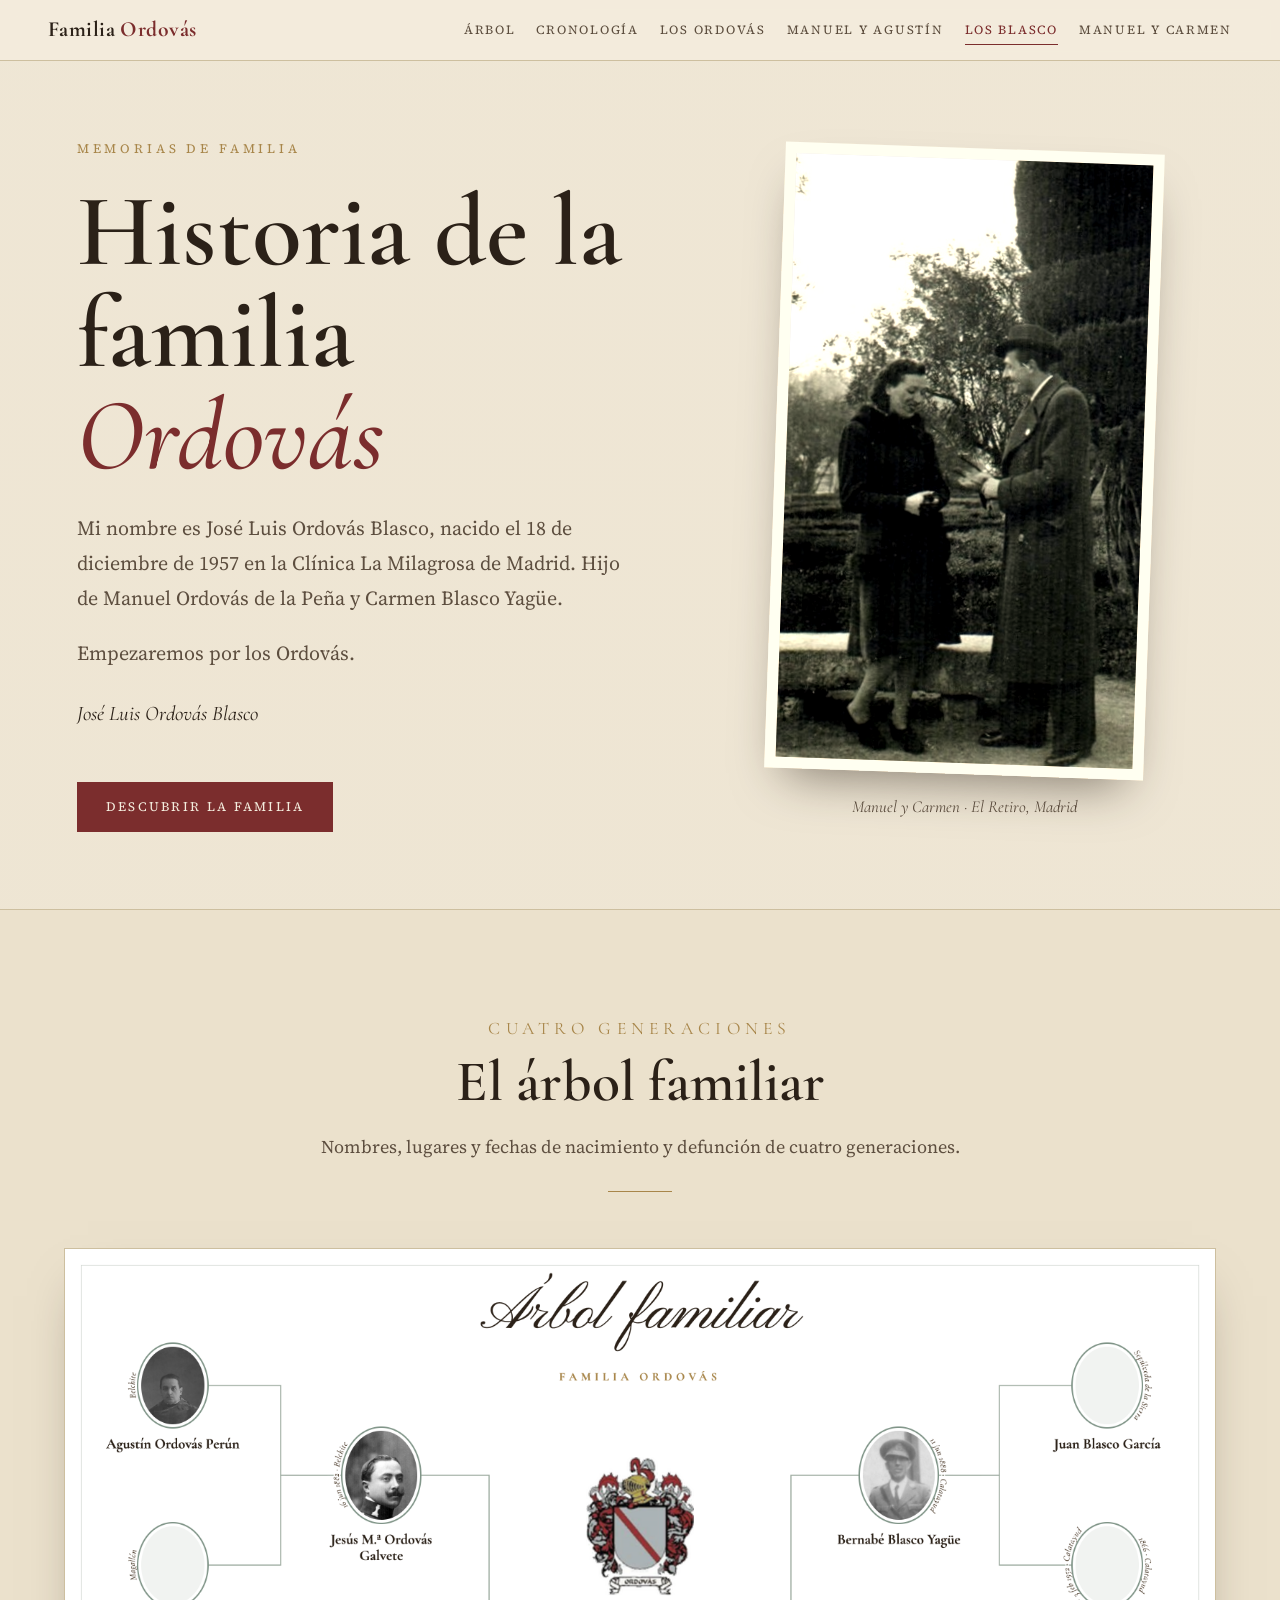
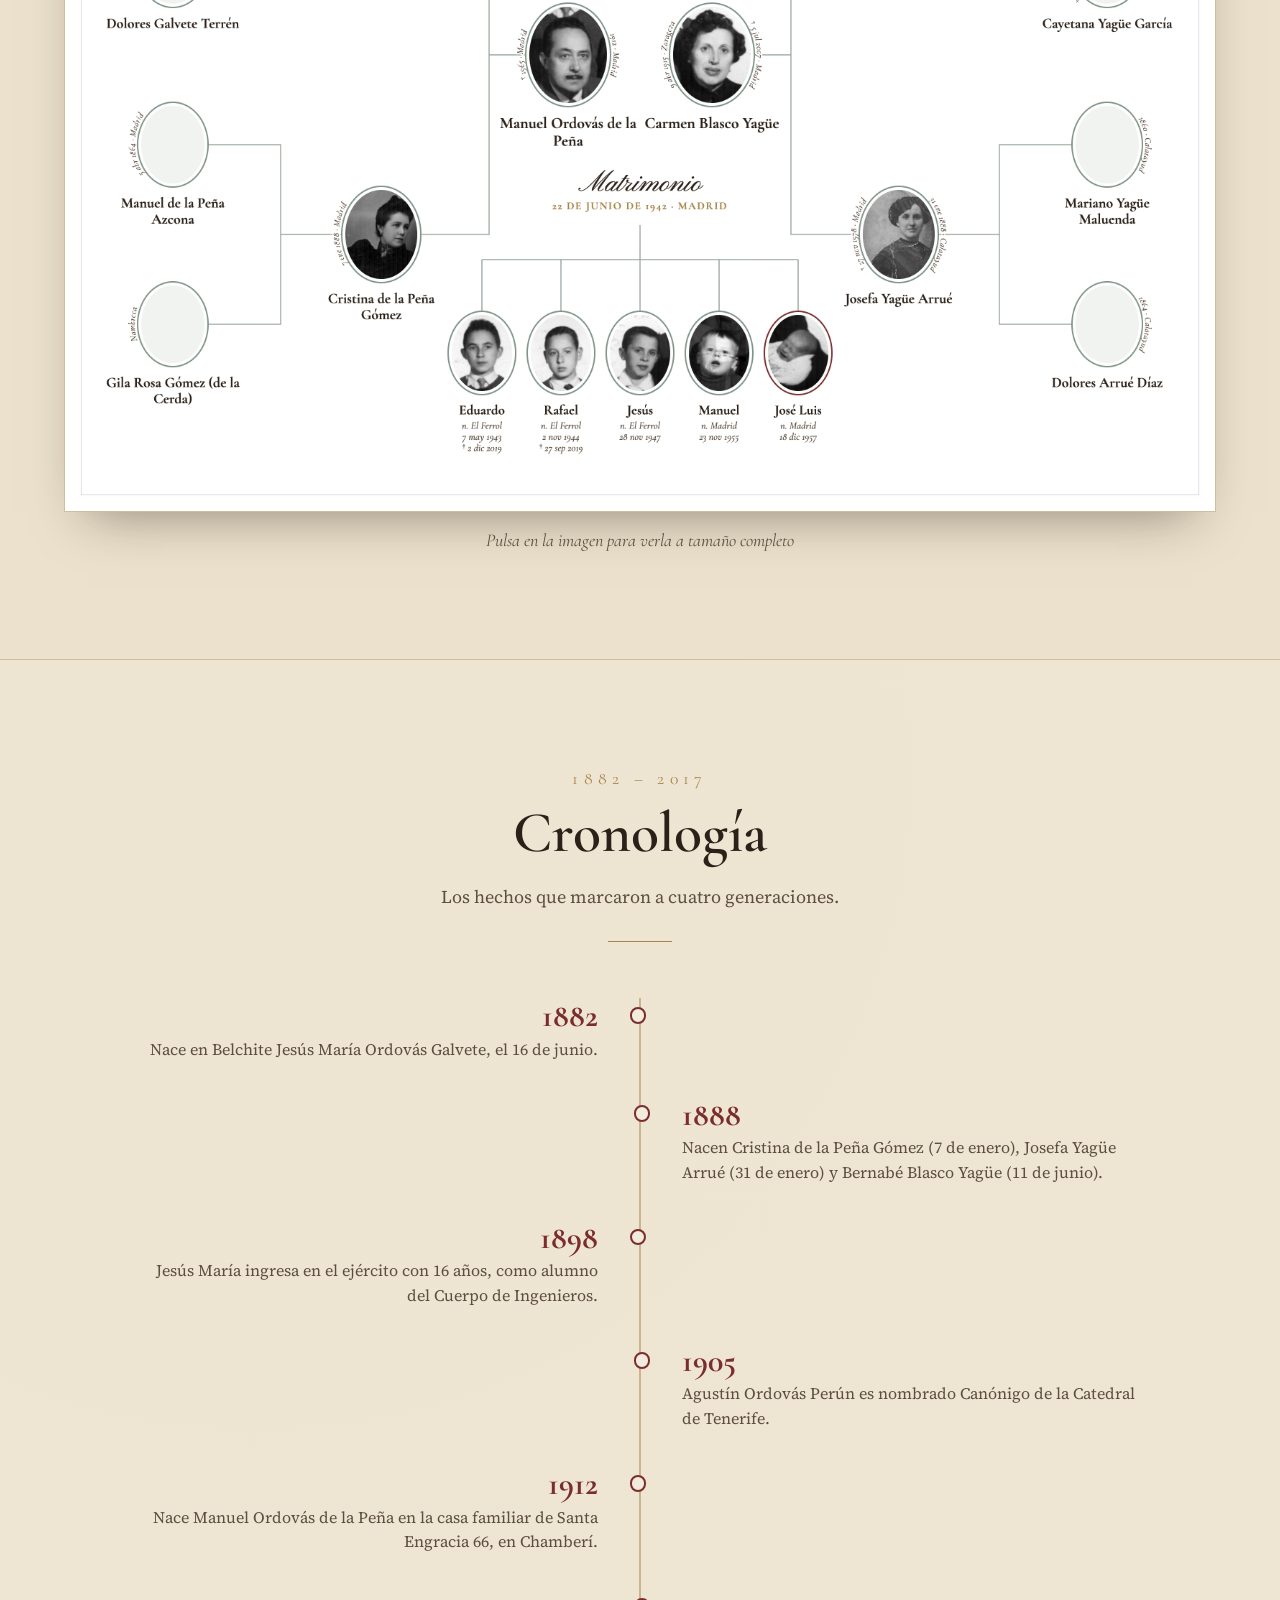
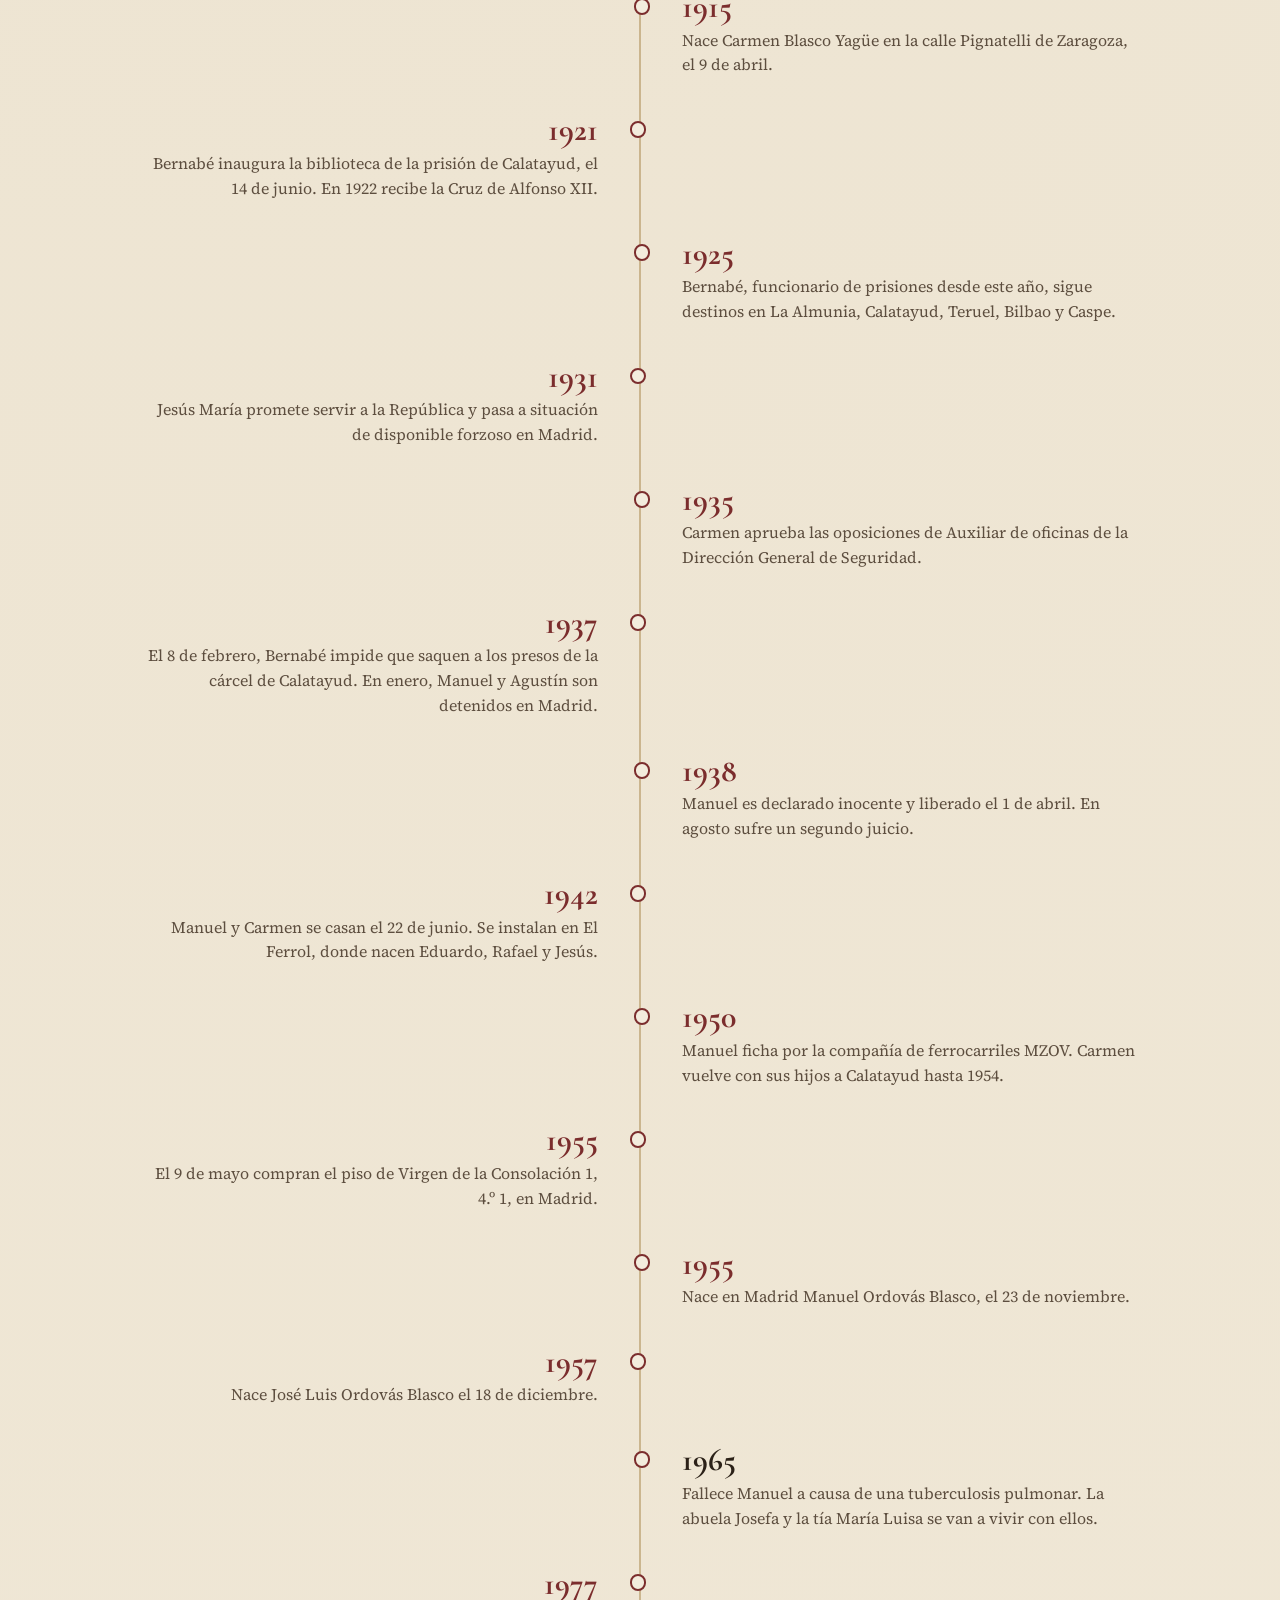
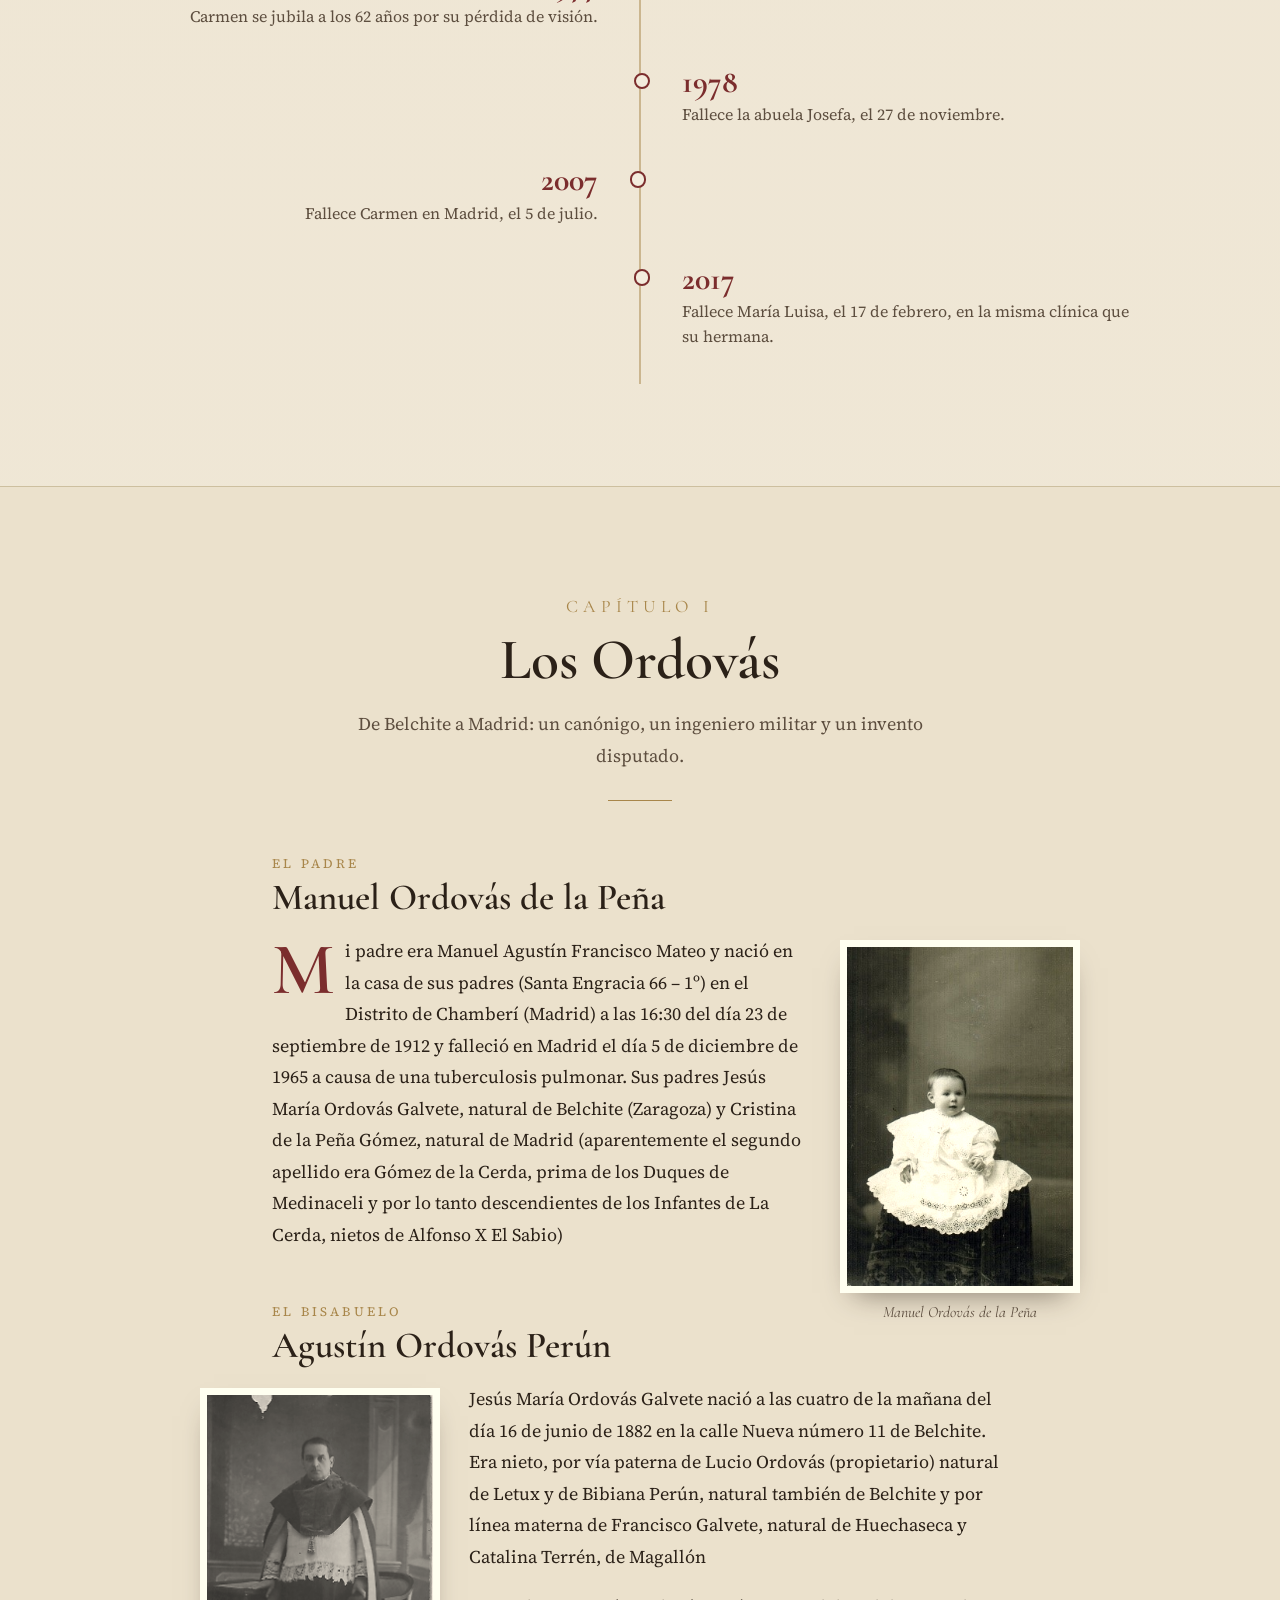
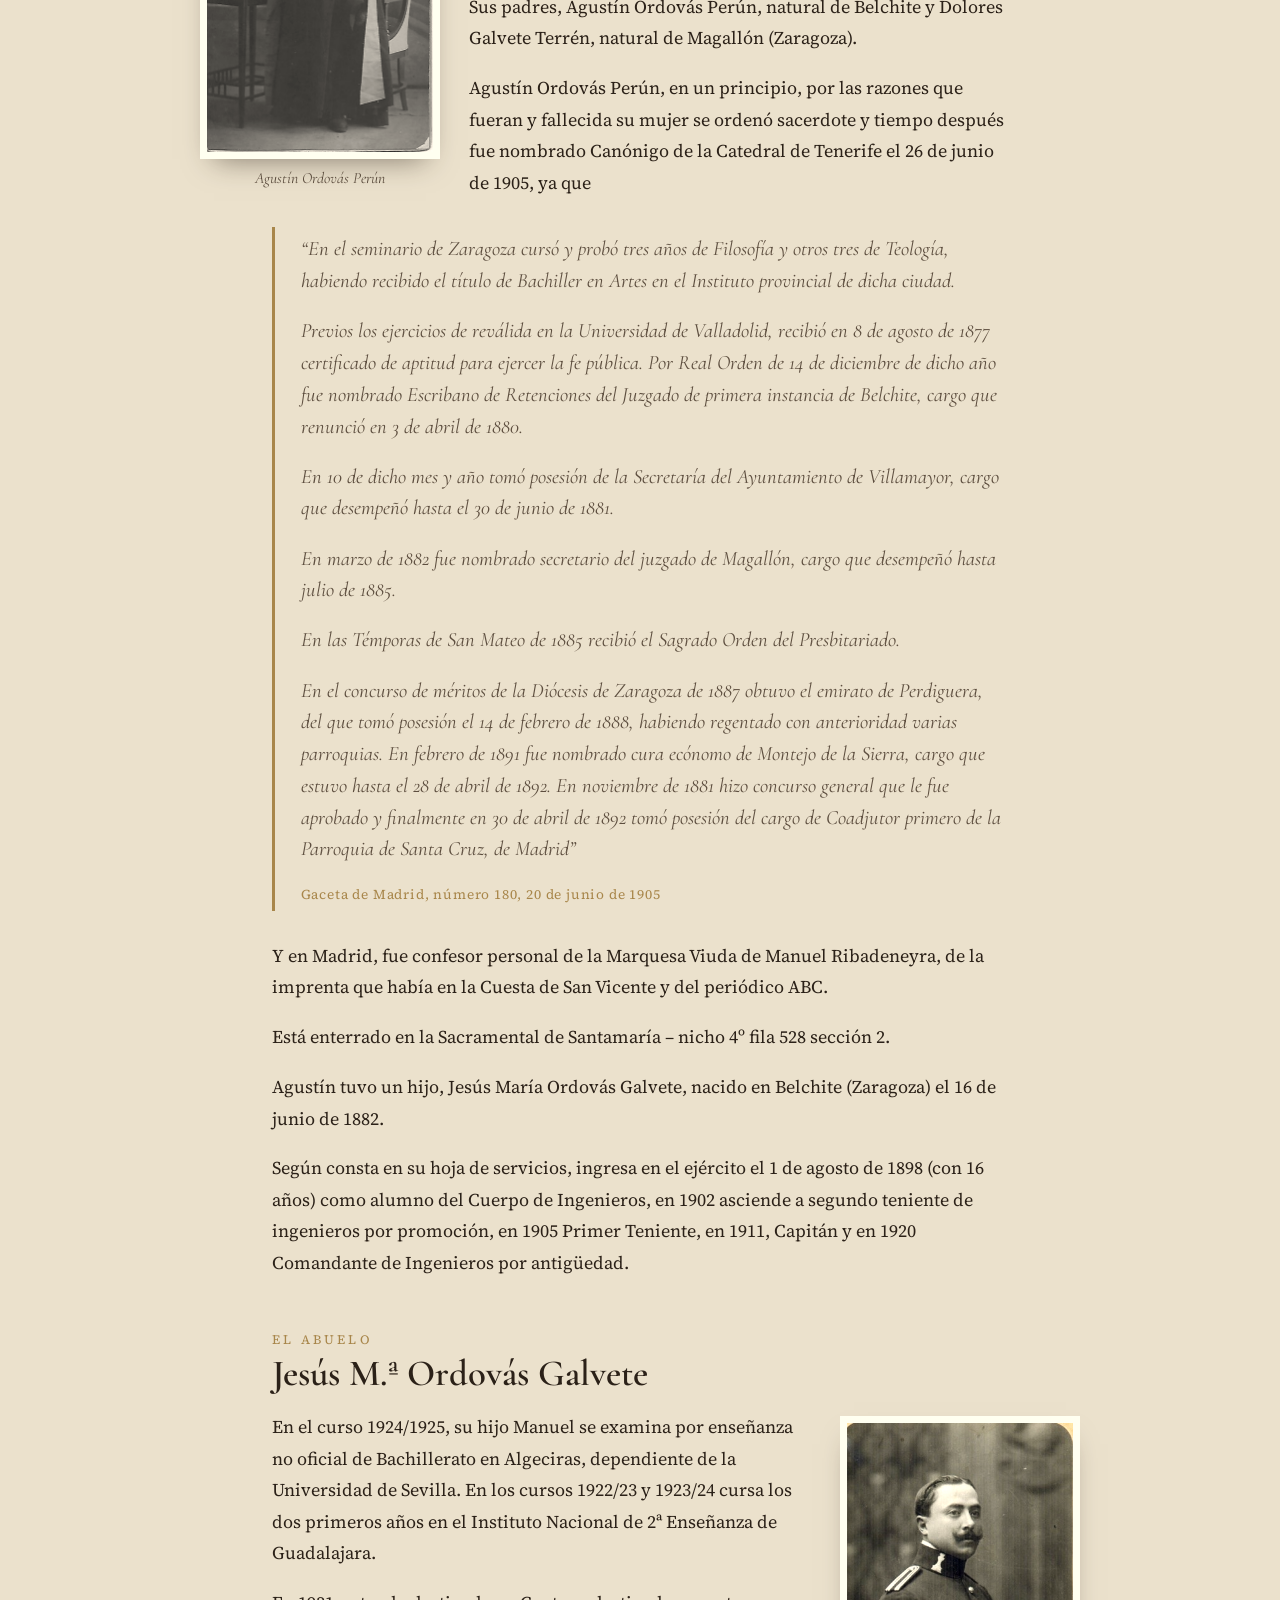
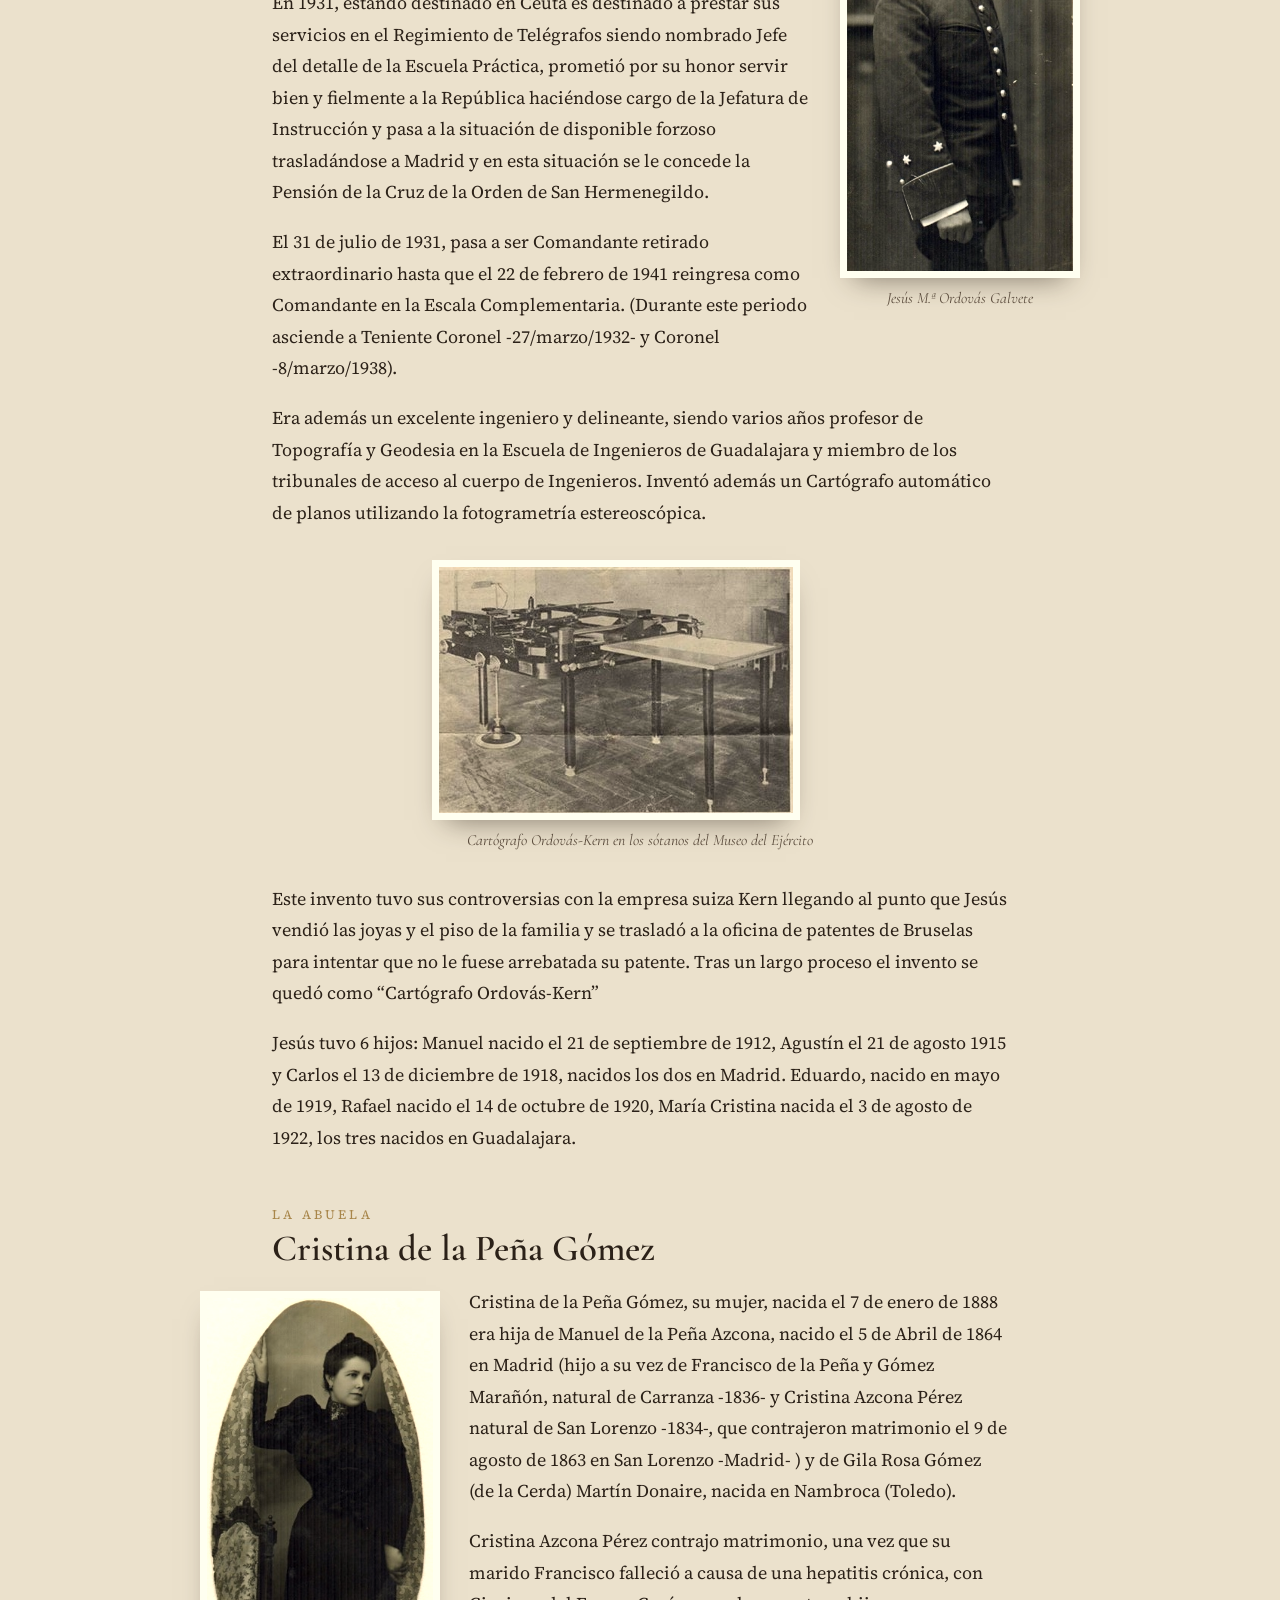
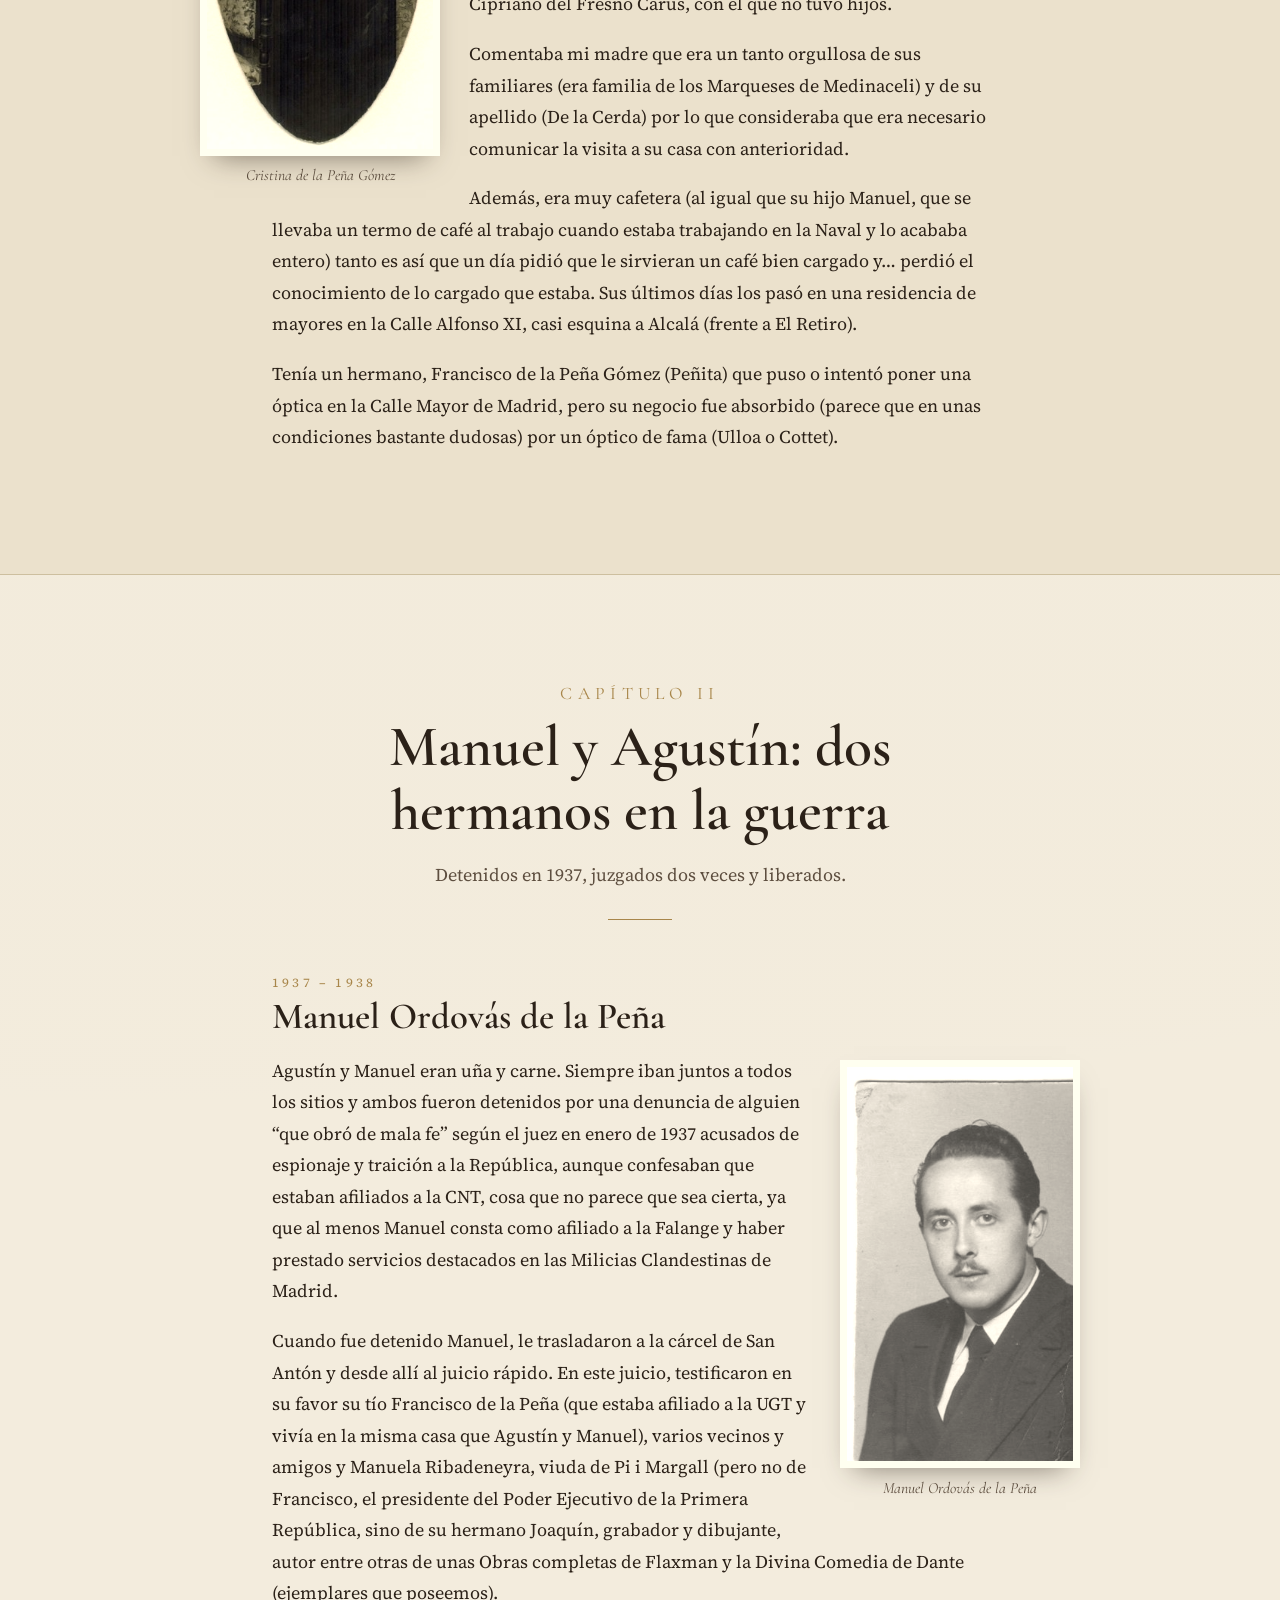
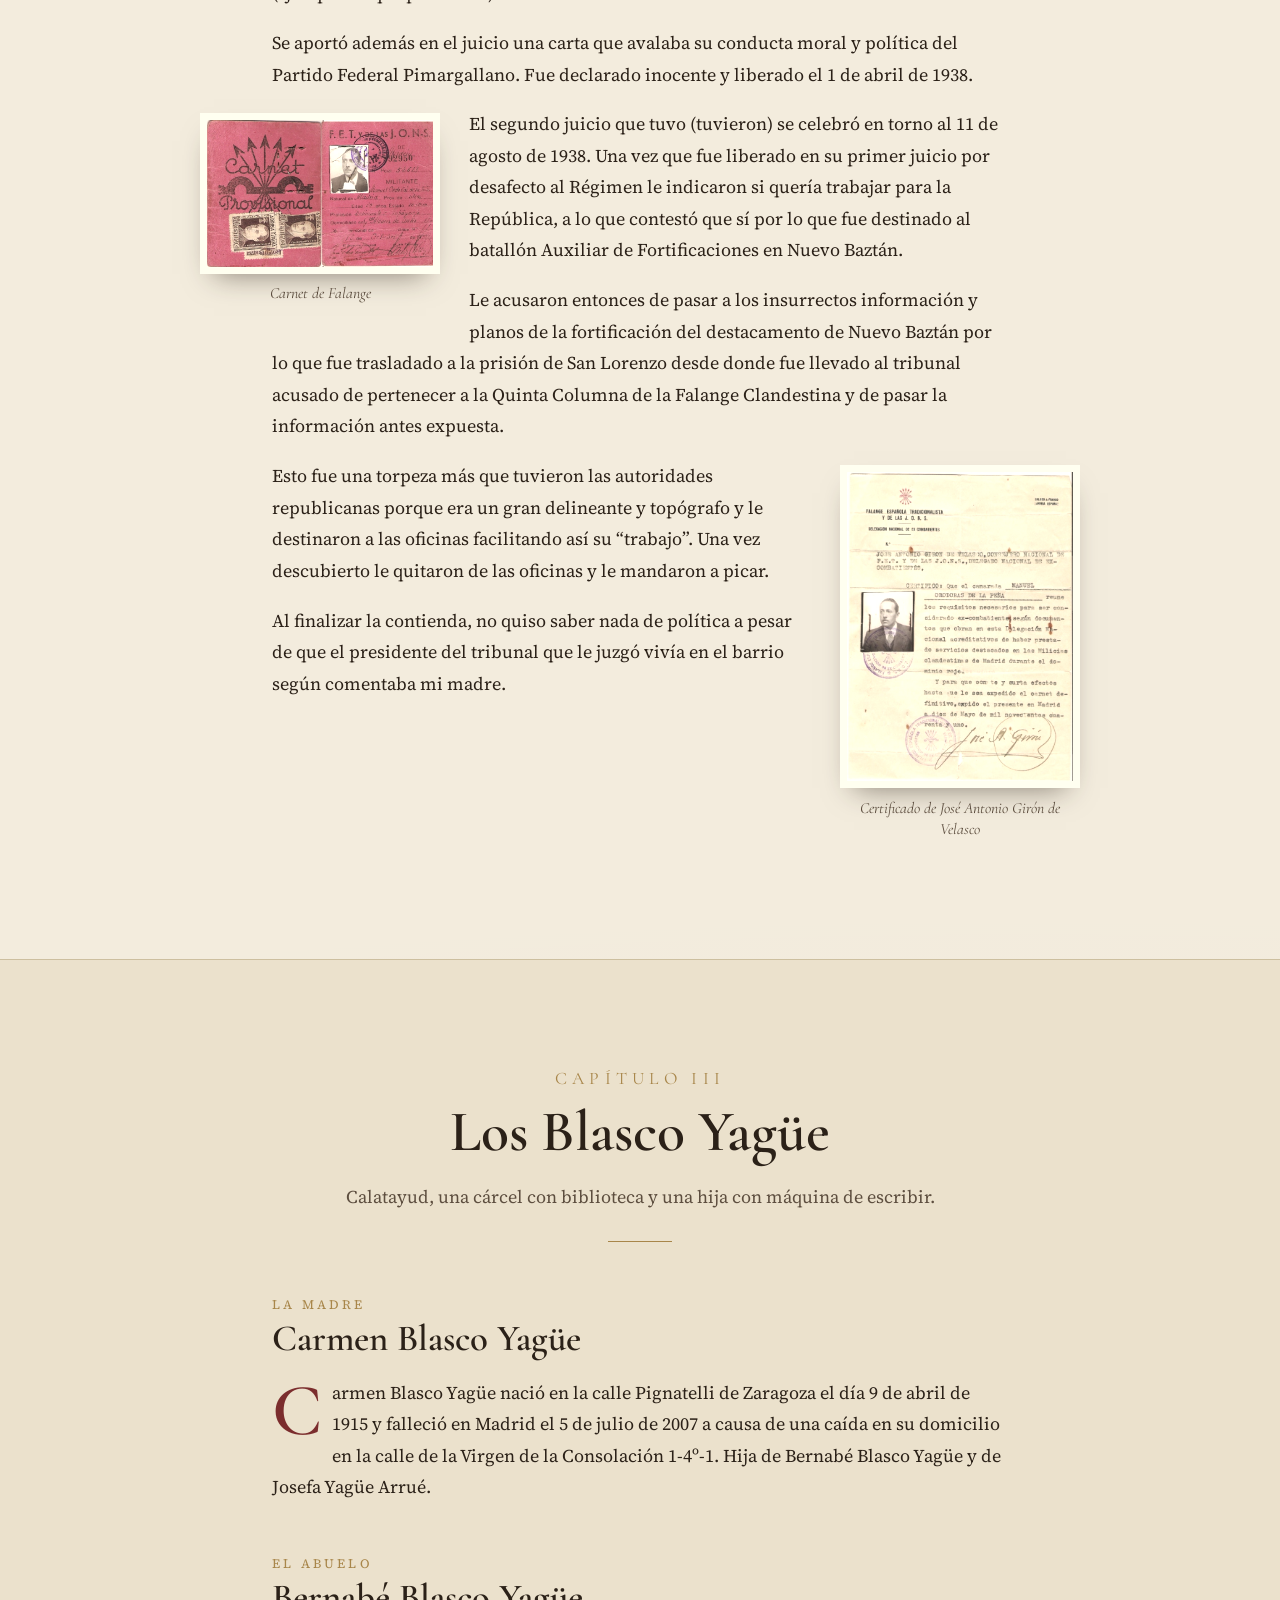
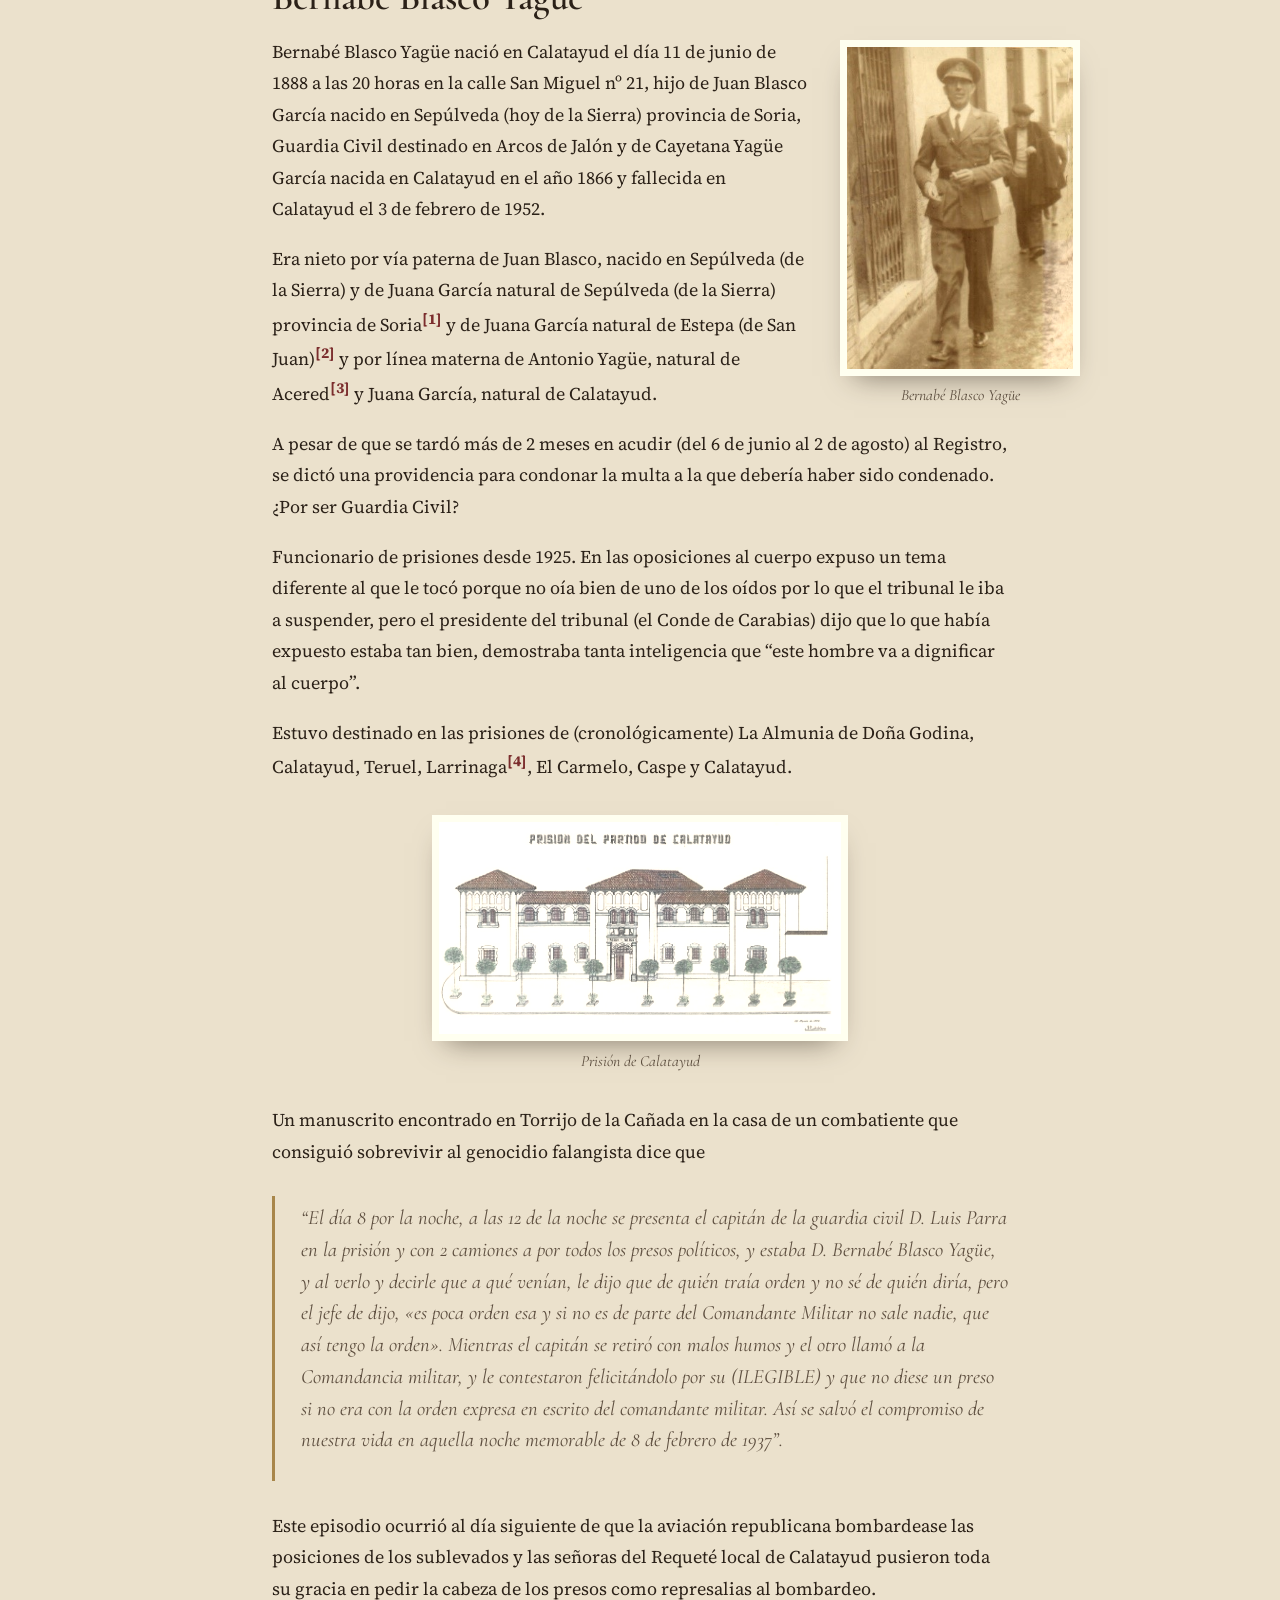
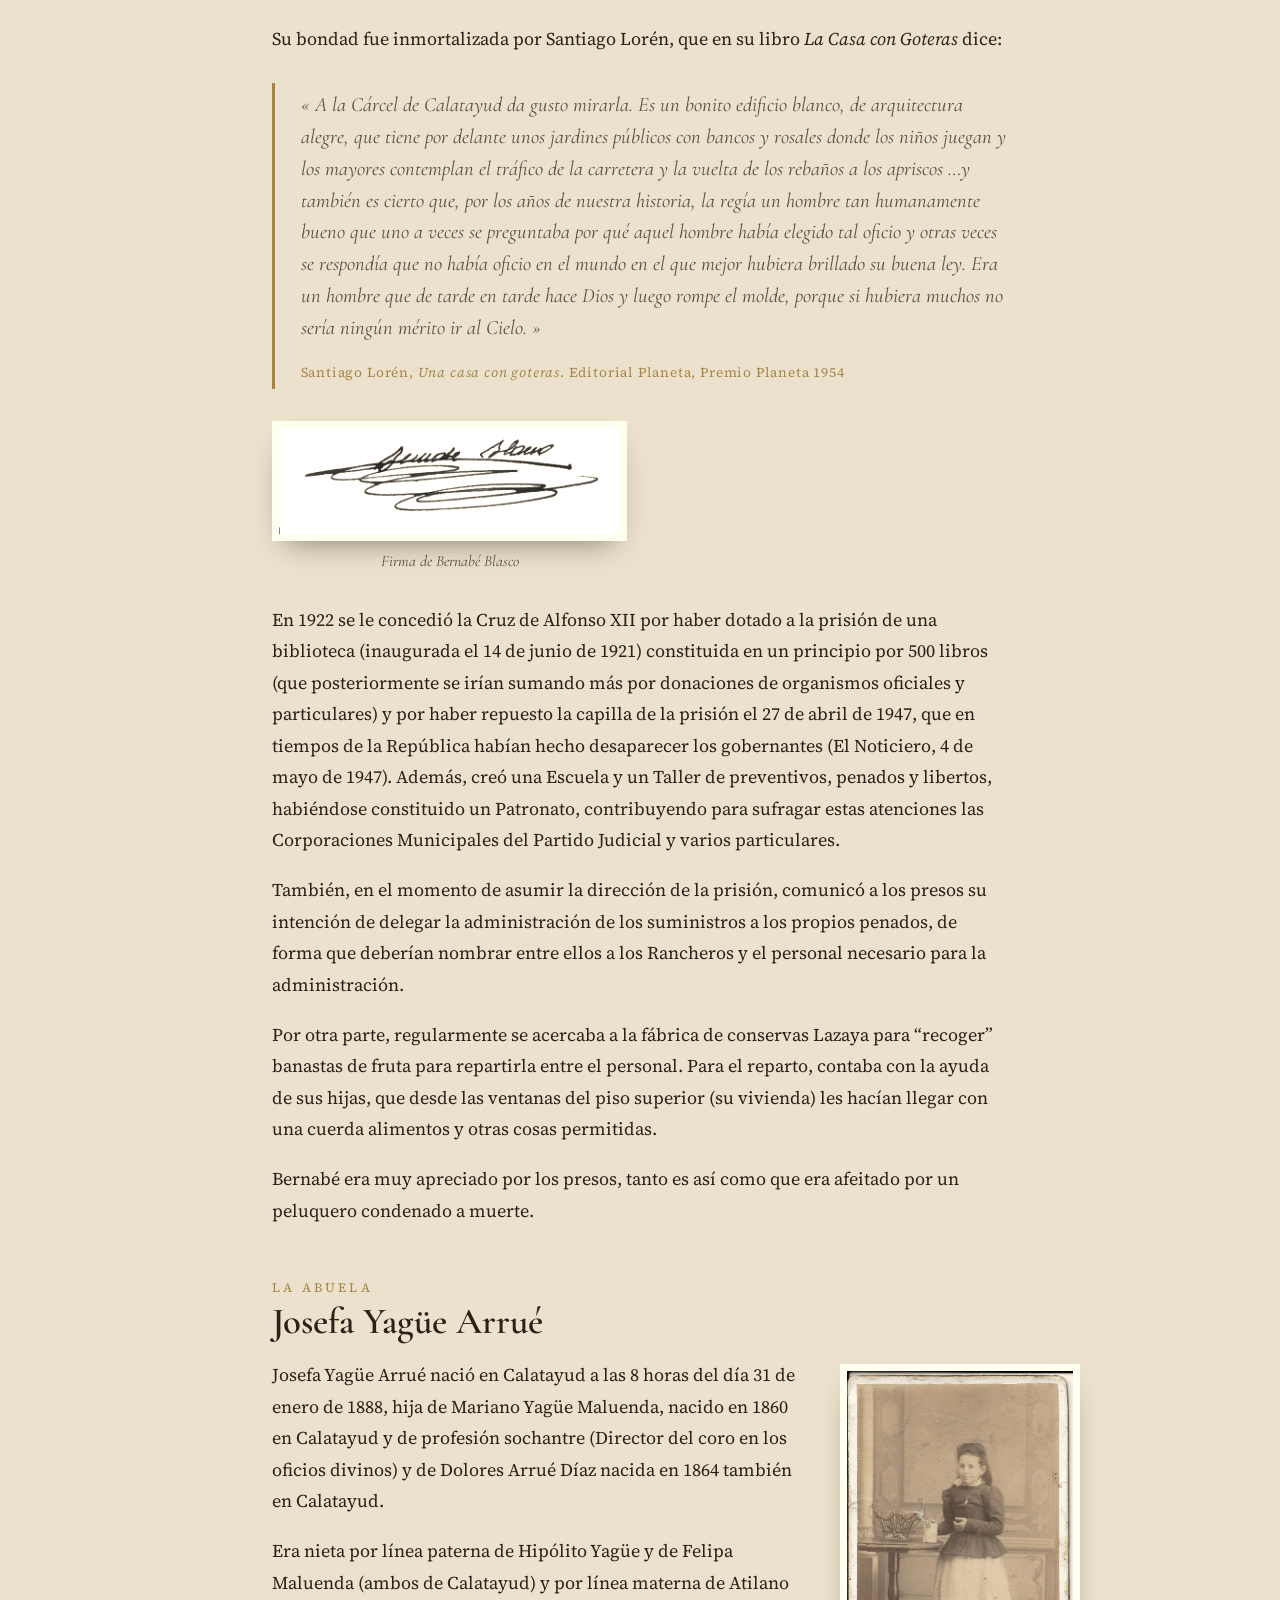
==== index.html @ 7561d98c "Corrige titulares y ortografía" ====
<!DOCTYPE html>
<html lang="es">
<head>
<meta charset="utf-8">
<meta name="viewport" content="width=device-width, initial-scale=1">
<title>Historia de la familia Ordovás · Memorias de José Luis Ordovás Blasco</title>
<meta name="description" content="Memorias de familia de José Luis Ordovás Blasco: los Ordovás, los Blasco Yagüe y la historia de Manuel y Carmen, de Belchite y Calatayud a Madrid.">
<link rel="preconnect" href="https://fonts.googleapis.com">
<link rel="preconnect" href="https://fonts.gstatic.com" crossorigin>
<link href="https://fonts.googleapis.com/css2?family=Cormorant+Garamond:ital,wght@0,500;0,600;0,700;1,500&family=Source+Serif+4:wght@400;600&family=Pinyon+Script&display=swap" rel="stylesheet">
<link rel="icon" href="favicon.ico" sizes="any">
<link rel="icon" type="image/png" sizes="32x32" href="img/favicon-32.png">
<link rel="apple-touch-icon" href="img/apple-touch-icon.png">
<link rel="stylesheet" href="css/style.css">
</head>
<body>
<div id="progreso"></div>

<header class="cabecera">
  <a class="marca" href="#inicio">Familia <span>Ordovás</span></a>
  <nav class="menu" aria-label="Secciones">
    <a href="#arbol">Árbol</a>
    <a href="#cronologia">Cronología</a>
    <a href="#ordovas">Los Ordovás</a>
    <a href="#guerra">Manuel y Agustín</a>
    <a href="#blasco">Los Blasco</a>
    <a href="#manuel-carmen">Manuel y Carmen</a>
  </nav>
</header>

<main>
<section class="portada" id="inicio">
  <div>
    <p class="sobretitulo">Memorias de familia</p>
    <h1>Historia de la familia <em>Ordovás</em></h1>
    <p class="entradilla">Mi nombre es José Luis Ordovás Blasco, nacido el 18 de diciembre de 1957 en la Clínica La Milagrosa de Madrid. Hijo de Manuel Ordovás de la Peña y Carmen Blasco Yagüe.</p>
    <p class="entradilla">Empezaremos por los Ordovás.</p>
    <p class="firma">José Luis Ordovás Blasco</p>
    <a class="boton" href="#arbol">Descubrir la familia</a>
  </div>
  <div class="retrato-portada">
    <img src="img/Manuel-y-Carmen-en-el-Retiro-de-Madrid.jpg" alt="Manuel y Carmen en el Retiro de Madrid">
  </div>
</section>

<section class="seccion alt" id="arbol">
  <div class="encabezado reveal">
    <span class="num">Cuatro generaciones</span>
    <h2>El árbol familiar</h2>
    <p>Nombres, lugares y fechas de nacimiento y defunción de cuatro generaciones.</p>
  </div>
  <figure class="lamina-web" hidden><div class="lamina-scroll"><a href="img/arbol-genealogico.png?v=8" target="_blank" rel="noopener"><img src="img/arbol-genealogico.png?v=8" alt="Árbol genealógico de la familia Ordovás: Manuel Ordovás de la Peña y Carmen Blasco Yagüe en el centro, sus ascendientes a ambos lados y sus hijos Eduardo, Rafael, Jesús, Manuel y José Luis debajo"></a></div><figcaption><span class="solo-ordenador">Pulsa en la imagen para verla a tamaño completo</span><span class="solo-movil">Desliza para recorrer el árbol. Pulsa en la imagen para verla a pantalla completa y ampliarla.</span></figcaption></figure>
  <div class="tablero-marco reveal"><div class="tablero">
    <div class="tablero-titulo"><span class="guion">Familia Ordovás</span><small>Cuatro generaciones</small></div>

    <svg class="conectores" viewBox="0 0 1200 850" aria-hidden="true"><g fill="none" stroke="#9aa89d" stroke-width="1.4"><path d="M150 110H215V290H150"/><path d="M215 200H277"/><path d="M150 470H215V650H150"/><path d="M215 560H277"/><path d="M363 200H430V560H363"/><path d="M430 380H474"/><path d="M1050 110H985V290H1050"/><path d="M985 200H923"/><path d="M1050 470H985V650H1050"/><path d="M985 560H923"/><path d="M837 200H770V560H837"/><path d="M770 380H726"/><path d="M600 612V640"/><path d="M408 640H792"/><path d="M408 640V688"/><path d="M504 640V688"/><path d="M600 640V688"/><path d="M696 640V688"/><path d="M792 640V688"/></g></svg>
    <a class="fig " href="#agustin" style="--x:110;--y:110;--w:76px;--h:92px;--fw:170px"><span class="ovalo" data-ini="AO"><img src="img/Agustin-Ordovas-Perun.jpg" alt="Agustín Ordovás Perún" style="object-view-box:inset(1% 30% 68% 30%)"></span><span class="rotulo"><b>Agustín Ordovás Perún</b><small>n. Belchite</small></span></a>
    <div class="fig " style="--x:110;--y:290;--w:76px;--h:92px;--fw:170px"><span class="ovalo sin-foto" data-ini="DG"></span><span class="rotulo"><b>Dolores Galvete Terrén</b><small>n. Magallón</small></span></div>
    <div class="fig " style="--x:110;--y:470;--w:76px;--h:92px;--fw:170px"><span class="ovalo sin-foto" data-ini="MP"></span><span class="rotulo"><b>Manuel de la Peña Azcona</b><small>n. Madrid · 5 abr 1864</small></span></div>
    <div class="fig " style="--x:110;--y:650;--w:76px;--h:92px;--fw:170px"><span class="ovalo sin-foto" data-ini="GR"></span><span class="rotulo"><b>Gila Rosa Gómez (de la Cerda)</b><small>n. Nambroca</small></span></div>
    <a class="fig " href="#jesus" style="--x:320;--y:200;--w:86px;--h:104px;--fw:170px"><span class="ovalo" data-ini="JM"><img src="img/Jesus-Maria-Ordovas-Galvete.jpg" alt="Jesús M.ª Ordovás Galvete" style="object-view-box:inset(3% 31% 65.4% 19%)"></span><span class="rotulo"><b>Jesús M.ª Ordovás Galvete</b><small>n. Belchite · 16 jun 1882</small></span></a>
    <a class="fig " href="#cristina" style="--x:320;--y:560;--w:86px;--h:104px;--fw:170px"><span class="ovalo" data-ini="CP"><img src="img/Cristina-de-la-Pena-Gomez.jpg" alt="Cristina de la Peña Gómez" style="object-view-box:inset(6% 22% 66% 32%)"></span><span class="rotulo"><b>Cristina de la Peña Gómez</b><small>n. Madrid · 7 ene 1888</small></span></a>
    <div class="fig " style="--x:1090;--y:110;--w:76px;--h:92px;--fw:170px"><span class="ovalo sin-foto" data-ini="JB"></span><span class="rotulo"><b>Juan Blasco García</b><small>n. Sepúlveda de la Sierra</small></span></div>
    <div class="fig " style="--x:1090;--y:290;--w:76px;--h:92px;--fw:170px"><span class="ovalo sin-foto" data-ini="CY"></span><span class="rotulo"><b>Cayetana Yagüe García</b><small>n. Calatayud · 1866<br>† Calatayud · 3 feb 1952</small></span></div>
    <div class="fig " style="--x:1090;--y:470;--w:76px;--h:92px;--fw:170px"><span class="ovalo sin-foto" data-ini="MY"></span><span class="rotulo"><b>Mariano Yagüe Maluenda</b><small>n. Calatayud · 1860</small></span></div>
    <div class="fig " style="--x:1090;--y:650;--w:76px;--h:92px;--fw:170px"><span class="ovalo sin-foto" data-ini="DA"></span><span class="rotulo"><b>Dolores Arrué Díaz</b><small>n. Calatayud · 1864</small></span></div>
    <a class="fig " href="#bernabe" style="--x:880;--y:200;--w:86px;--h:104px;--fw:170px"><span class="ovalo" data-ini="BB"><img src="img/Bernabe-Blasco-Yague.jpg" alt="Bernabé Blasco Yagüe" style="object-view-box:inset(0 30% 66% 30%)"></span><span class="rotulo"><b>Bernabé Blasco Yagüe</b><small>n. Calatayud · 11 jun 1888</small></span></a>
    <a class="fig " href="#josefa" style="--x:880;--y:560;--w:86px;--h:104px;--fw:170px"><span class="ovalo" data-ini="JY"><img src="img/Josefa-Yague-Arrue-ovalo.jpg" alt="Josefa Yagüe Arrué"></span><span class="rotulo"><b>Josefa Yagüe Arrué</b><small>n. Calatayud · 31 ene 1888<br>† Madrid · 27 nov 1978</small></span></a>
    <a class="fig centro" href="#manuel" style="--x:520;--y:380;--w:92px;--h:112px;--fw:150px"><span class="ovalo" data-ini="MO"><img src="img/Manuel-padre-ovalo.jpg" alt="Manuel Ordovás de la Peña"></span><span class="rotulo"><b>Manuel Ordovás de la Peña</b><small>n. Madrid · 1912<br>† Madrid · 1965</small></span></a>
    <a class="fig centro" href="#carmen" style="--x:680;--y:380;--w:92px;--h:112px;--fw:150px"><span class="ovalo" data-ini="CB"><img src="img/Carmen-madre-ovalo.jpg" alt="Carmen Blasco Yagüe"></span><span class="rotulo"><b>Carmen Blasco Yagüe</b><small>n. Zaragoza · 9 abr 1915<br>† Madrid · 5 jul 2007</small></span></a>
    <div class="fig hijo" style="--x:408;--y:735;--w:74px;--h:94px;--fw:130px"><span class="ovalo" data-ini="E"><img src="img/Eduardo-ovalo.jpg" alt="Eduardo"></span><span class="rotulo"><b>Eduardo</b><small>n. El Ferrol<br>7 may 1943<br>† 2 dic 2019</small></span></div>
    <div class="fig hijo" style="--x:504;--y:735;--w:74px;--h:94px;--fw:130px"><span class="ovalo" data-ini="R"><img src="img/Rafael-ovalo.jpg" alt="Rafael"></span><span class="rotulo"><b>Rafael</b><small>n. El Ferrol<br>2 nov 1944<br>† 27 sep 2019</small></span></div>
    <div class="fig hijo" style="--x:600;--y:735;--w:74px;--h:94px;--fw:130px"><span class="ovalo" data-ini="J"><img src="img/Jesus-ovalo.jpg" alt="Jesús"></span><span class="rotulo"><b>Jesús</b><small>n. El Ferrol<br>28 nov 1947</small></span></div>
    <div class="fig hijo" style="--x:696;--y:735;--w:74px;--h:94px;--fw:130px"><span class="ovalo" data-ini="M"><img src="img/Manuel-ovalo.jpg" alt="Manuel"></span><span class="rotulo"><b>Manuel</b><small>n. Madrid<br>23 nov 1955</small></span></div>
    <div class="fig hijo autor" style="--x:792;--y:735;--w:74px;--h:94px;--fw:130px"><span class="ovalo" data-ini="JL"><img src="img/Jose-Luis-ovalo.jpg" alt="José Luis"></span><span class="rotulo"><b>José Luis</b><small>n. Madrid<br>18 dic 1957</small></span></div>
    <div class="boda"><span class="guion">Matrimonio</span><small>22 de junio de 1942 · Madrid</small></div>
  </div></div>
  <div class="arbol arbol-movil reveal">
    <div class="nivel-etiqueta">Bisabuelos</div>
    <div class="nivel n4">
      <div class="pareja">
        <a class="persona" href="#agustin"><b>Agustín Ordovás Perún</b><small>n. Belchite</small></a>
        <div class="union">&amp;</div>
        <div class="persona"><b>Dolores Galvete Terrén</b><small>n. Magallón</small></div>
      </div>
      <div class="pareja">
        <div class="persona"><b>Manuel de la Peña Azcona</b><small>n. Madrid · 5 abr 1864</small></div>
        <div class="union">&amp;</div>
        <div class="persona"><b>Gila Rosa Gómez (de la Cerda)</b><small>n. Nambroca</small></div>
      </div>
      <div class="pareja">
        <div class="persona"><b>Juan Blasco García</b><small>n. Sepúlveda de la Sierra</small></div>
        <div class="union">&amp;</div>
        <div class="persona"><b>Cayetana Yagüe García</b><small>n. Calatayud · 1866<br>† Calatayud · 3 feb 1952</small></div>
      </div>
      <div class="pareja">
        <div class="persona"><b>Mariano Yagüe Maluenda</b><small>n. Calatayud · 1860</small></div>
        <div class="union">&amp;</div>
        <div class="persona"><b>Dolores Arrué Díaz</b><small>n. Calatayud · 1864</small></div>
      </div>
    </div>

    <div class="nivel-etiqueta">Abuelos</div>
    <div class="nivel n2">
      <div>
        <div class="rama">Rama Ordovás</div>
        <div class="pareja">
          <a class="persona" href="#jesus"><b>Jesús M.ª Ordovás Galvete</b><small>n. Belchite · 16 jun 1882</small></a>
          <div class="union">&amp;</div>
          <a class="persona" href="#cristina"><b>Cristina de la Peña Gómez</b><small>n. Madrid · 7 ene 1888</small></a>
        </div>
      </div>
      <div>
        <div class="rama">Rama Blasco Yagüe</div>
        <div class="pareja">
          <a class="persona" href="#bernabe"><b>Bernabé Blasco Yagüe</b><small>n. Calatayud · 11 jun 1888</small></a>
          <div class="union">&amp;</div>
          <a class="persona" href="#josefa"><b>Josefa Yagüe Arrué</b><small>n. Calatayud · 31 ene 1888<br>† Madrid · 27 nov 1978</small></a>
        </div>
      </div>
    </div>

    <div class="nivel-etiqueta">Padres</div>
    <div class="nivel n1">
      <div class="pareja">
        <a class="persona principal" href="#manuel"><b>Manuel Ordovás de la Peña</b><small>n. Madrid · 1912<br>† Madrid · 1965</small></a>
        <div class="union">&amp;</div>
        <a class="persona principal" href="#carmen"><b>Carmen Blasco Yagüe</b><small>n. Zaragoza · 9 abr 1915<br>† Madrid · 5 jul 2007</small></a>
      </div>
    </div>
    <p class="hermanos"><strong>Hermanos de Manuel:</strong> Agustín (1915), Carlos (1918), Eduardo (1919), Rafael (1920) y María Cristina (1922). &nbsp;·&nbsp; <strong>Hermanas de Carmen:</strong> Dolores (1921 – 1948) y María Luisa (1925 – 2017).</p>

    <div class="nivel-etiqueta">Hijos</div>
    <div class="nivel n5">
      <div class="persona"><b>Eduardo</b><small>n. El Ferrol</small></div>
      <div class="persona"><b>Rafael</b><small>n. El Ferrol</small></div>
      <div class="persona"><b>Jesús</b><small>n. El Ferrol</small></div>
      <div class="persona"><b>Manuel</b><small>n. Madrid</small></div>
      <div class="persona principal"><b>José Luis</b><small>n. Madrid<br>18 dic 1957</small></div>
    </div>
  </div>
</section>

<section class="seccion" id="cronologia">
  <div class="encabezado reveal">
    <span class="num">1882 – 2017</span>
    <h2>Cronología</h2>
    <p>Los hechos que marcaron a cuatro generaciones.</p>
  </div>
  <ol class="cronologia">
    <li class="hito reveal"><div class="año">1882</div><p>Nace en Belchite Jesús María Ordovás Galvete, el 16 de junio.</p></li>
    <li class="hito reveal"><div class="año">1888</div><p>Nacen Cristina de la Peña Gómez (7 de enero), Josefa Yagüe Arrué (31 de enero) y Bernabé Blasco Yagüe (11 de junio).</p></li>
    <li class="hito reveal"><div class="año">1898</div><p>Jesús María ingresa en el ejército con 16 años, como alumno del Cuerpo de Ingenieros.</p></li>
    <li class="hito reveal"><div class="año">1905</div><p>Agustín Ordovás Perún es nombrado Canónigo de la Catedral de Tenerife.</p></li>
    <li class="hito reveal"><div class="año">1912</div><p>Nace Manuel Ordovás de la Peña en la casa familiar de Santa Engracia 66, en Chamberí.</p></li>
    <li class="hito reveal"><div class="año">1915</div><p>Nace Carmen Blasco Yagüe en la calle Pignatelli de Zaragoza, el 9 de abril.</p></li>
    <li class="hito reveal"><div class="año">1921</div><p>Bernabé inaugura la biblioteca de la prisión de Calatayud, el 14 de junio. En 1922 recibe la Cruz de Alfonso XII.</p></li>
    <li class="hito reveal"><div class="año">1925</div><p>Bernabé, funcionario de prisiones desde este año, sigue destinos en La Almunia, Calatayud, Teruel, Bilbao y Caspe.</p></li>
    <li class="hito reveal"><div class="año">1931</div><p>Jesús María promete servir a la República y pasa a situación de disponible forzoso en Madrid.</p></li>
    <li class="hito reveal"><div class="año">1935</div><p>Carmen aprueba las oposiciones de Auxiliar de oficinas de la Dirección General de Seguridad.</p></li>
    <li class="hito reveal"><div class="año">1937</div><p>El 8 de febrero, Bernabé impide que saquen a los presos de la cárcel de Calatayud. En enero, Manuel y Agustín son detenidos en Madrid.</p></li>
    <li class="hito reveal"><div class="año">1938</div><p>Manuel es declarado inocente y liberado el 1 de abril. En agosto sufre un segundo juicio.</p></li>
    <li class="hito reveal"><div class="año">1942</div><p>Manuel y Carmen se casan el 22 de junio. Se instalan en El Ferrol, donde nacen Eduardo, Rafael y Jesús.</p></li>
    <li class="hito reveal"><div class="año">1950</div><p>Manuel ficha por la compañía de ferrocarriles MZOV. Carmen vuelve con sus hijos a Calatayud hasta 1954.</p></li>
    <li class="hito reveal"><div class="año">1955</div><p>El 9 de mayo compran el piso de Virgen de la Consolación 1, 4.º 1, en Madrid.</p></li>
    <li class="hito reveal"><div class="año">1955</div><p>Nace en Madrid Manuel Ordovás Blasco, el 23 de noviembre.</p></li>
    <li class="hito reveal"><div class="año">1957</div><p>Nace José Luis Ordovás Blasco el 18 de diciembre.</p></li>
    <li class="hito reveal oscuro"><div class="año">1965</div><p>Fallece Manuel a causa de una tuberculosis pulmonar. La abuela Josefa y la tía María Luisa se van a vivir con ellos.</p></li>
    <li class="hito reveal"><div class="año">1977</div><p>Carmen se jubila a los 62 años por su pérdida de visión.</p></li>
    <li class="hito reveal"><div class="año">1978</div><p>Fallece la abuela Josefa, el 27 de noviembre.</p></li>
    <li class="hito reveal"><div class="año">2007</div><p>Fallece Carmen en Madrid, el 5 de julio.</p></li>
    <li class="hito reveal"><div class="año">2017</div><p>Fallece María Luisa, el 17 de febrero, en la misma clínica que su hermana.</p></li>
  </ol>
</section>

<section class="seccion alt" id="ordovas">
  <div class="encabezado reveal">
    <span class="num">Capítulo I</span>
    <h2>Los Ordovás</h2>
    <p>De Belchite a Madrid: un canónigo, un ingeniero militar y un invento disputado.</p>
  </div>
  <article class="capitulo">
    <h3 id="manuel-origen"><small>El padre</small>Manuel Ordovás de la Peña</h3>
    <figure class="foto der reveal"><img src="img/Manuel-Ordovas-de-la-Pena.jpg" alt="Manuel Ordovás de la Peña"><figcaption>Manuel Ordovás de la Peña</figcaption></figure>
    <div class="entrada">
    <p>Mi padre era Manuel Agustín Francisco Mateo y nació en la casa de sus padres (Santa Engracia 66 – 1º) en el Distrito de Chamberí (Madrid) a las 16:30 del día 23 de septiembre de 1912 y falleció en Madrid el día 5 de diciembre de 1965 a causa de una tuberculosis pulmonar. Sus padres Jesús María Ordovás Galvete, natural de Belchite (Zaragoza) y Cristina de la Peña Gómez, natural de Madrid (aparentemente el segundo apellido era Gómez de la Cerda, prima de los Duques de Medinaceli y por lo tanto descendientes de los Infantes de La Cerda, nietos de Alfonso X El Sabio)</p>
    </div>

    <h3 id="agustin"><small>El bisabuelo</small>Agustín Ordovás Perún</h3>
    <figure class="foto izq reveal"><img src="img/Agustin-Ordovas-Perun.jpg" alt="Agustín Ordovás Perún"><figcaption>Agustín Ordovás Perún</figcaption></figure>
    <p>Jesús María Ordovás Galvete nació a las cuatro de la mañana del día 16 de junio de 1882 en la calle Nueva número 11 de Belchite. Era nieto, por vía paterna de Lucio Ordovás (propietario) natural de Letux y de Bibiana Perún, natural también de Belchite y por línea materna de Francisco Galvete, natural de Huechaseca y Catalina Terrén, de Magallón</p>
    <p>Sus padres, Agustín Ordovás Perún, natural de Belchite y Dolores Galvete Terrén, natural de Magallón (Zaragoza).</p>
    <p>Agustín Ordovás Perún, en un principio, por las razones que fueran y fallecida su mujer se ordenó sacerdote y tiempo después fue nombrado Canónigo de la Catedral de Tenerife el 26 de junio de 1905, ya que</p>
    <blockquote>
      <p>“En el seminario de Zaragoza cursó y probó tres años de Filosofía y otros tres de Teología, habiendo recibido el título de Bachiller en Artes en el Instituto provincial de dicha ciudad.</p>
      <p>Previos los ejercicios de reválida en la Universidad de Valladolid, recibió en 8 de agosto de 1877 certificado de aptitud para ejercer la fe pública. Por Real Orden de 14 de diciembre de dicho año fue nombrado Escribano de Retenciones del Juzgado de primera instancia de Belchite, cargo que renunció en 3 de abril de 1880.</p>
      <p>En 10 de dicho mes y año tomó posesión de la Secretaría del Ayuntamiento de Villamayor, cargo que desempeñó hasta el 30 de junio de 1881.</p>
      <p>En marzo de 1882 fue nombrado secretario del juzgado de Magallón, cargo que desempeñó hasta julio de 1885.</p>
      <p>En las Témporas de San Mateo de 1885 recibió el Sagrado Orden del Presbitariado.</p>
      <p>En el concurso de méritos de la Diócesis de Zaragoza de 1887 obtuvo el emirato de Perdiguera, del que tomó posesión el 14 de febrero de 1888, habiendo regentado con anterioridad varias parroquias. En febrero de 1891 fue nombrado cura ecónomo de Montejo de la Sierra, cargo que estuvo hasta el 28 de abril de 1892. En noviembre de 1881 hizo concurso general que le fue aprobado y finalmente en 30 de abril de 1892 tomó posesión del cargo de Coadjutor primero de la Parroquia de Santa Cruz, de Madrid”</p>
      <cite>Gaceta de Madrid, número 180, 20 de junio de 1905</cite>
    </blockquote>
    <p>Y en Madrid, fue confesor personal de la Marquesa Viuda de Manuel Ribadeneyra, de la imprenta que había en la Cuesta de San Vicente y del periódico ABC.</p>
    <p>Está enterrado en la Sacramental de Santamaría – nicho 4º fila 528 sección 2.</p>
    <p>Agustín tuvo un hijo, Jesús María Ordovás Galvete, nacido en Belchite (Zaragoza) el 16 de junio de 1882.</p>
    <p>Según consta en su hoja de servicios, ingresa en el ejército el 1 de agosto de 1898 (con 16 años) como alumno del Cuerpo de Ingenieros, en 1902 asciende a segundo teniente de ingenieros por promoción, en 1905 Primer Teniente, en 1911, Capitán y en 1920 Comandante de Ingenieros por antigüedad.</p>

    <h3 id="jesus"><small>El abuelo</small>Jesús M.ª Ordovás Galvete</h3>
    <figure class="foto der reveal"><img src="img/Jesus-Maria-Ordovas-Galvete.jpg" alt="Jesús M.ª Ordovás Galvete"><figcaption>Jesús M.ª Ordovás Galvete</figcaption></figure>
    <p>En el curso 1924/1925, su hijo Manuel se examina por enseñanza no oficial de Bachillerato en Algeciras, dependiente de la Universidad de Sevilla. En los cursos 1922/23 y 1923/24 cursa los dos primeros años en el Instituto Nacional de 2ª Enseñanza de Guadalajara.</p>
    <p>En 1931, estando destinado en Ceuta es destinado a prestar sus servicios en el Regimiento de Telégrafos siendo nombrado Jefe del detalle de la Escuela Práctica, prometió por su honor servir bien y fielmente a la República haciéndose cargo de la Jefatura de Instrucción y pasa a la situación de disponible forzoso trasladándose a Madrid y en esta situación se le concede la Pensión de la Cruz de la Orden de San Hermenegildo.</p>
    <p>El 31 de julio de 1931, pasa a ser Comandante retirado extraordinario hasta que el 22 de febrero de 1941 reingresa como Comandante en la Escala Complementaria. (Durante este periodo asciende a Teniente Coronel -27/marzo/1932- y Coronel -8/marzo/1938).</p>
    <p>Era además un excelente ingeniero y delineante, siendo varios años profesor de Topografía y Geodesia en la Escuela de Ingenieros de Guadalajara y miembro de los tribunales de acceso al cuerpo de Ingenieros. Inventó además un Cartógrafo automático de planos utilizando la fotogrametría estereoscópica.</p>

    <figure class="foto ancha reveal"><img src="img/Cartografo-Ordovas-Kern.jpg" alt="Cartógrafo Ordovás-Kern"><figcaption>Cartógrafo Ordovás-Kern en los sótanos del Museo del Ejército</figcaption></figure>

    <p>Este invento tuvo sus controversias con la empresa suiza Kern llegando al punto que Jesús vendió las joyas y el piso de la familia y se trasladó a la oficina de patentes de Bruselas para intentar que no le fuese arrebatada su patente. Tras un largo proceso el invento se quedó como “Cartógrafo Ordovás-Kern”</p>
    <p>Jesús tuvo 6 hijos: Manuel nacido el 21 de septiembre de 1912, Agustín el 21 de agosto 1915 y Carlos el 13 de diciembre de 1918, nacidos los dos en Madrid. Eduardo, nacido en mayo de 1919, Rafael nacido el 14 de octubre de 1920, María Cristina nacida el 3 de agosto de 1922, los tres nacidos en Guadalajara.</p>

    <h3 id="cristina"><small>La abuela</small>Cristina de la Peña Gómez</h3>
    <figure class="foto izq reveal"><img src="img/Cristina-de-la-Pena-Gomez.jpg" alt="Cristina de la Peña Gómez"><figcaption>Cristina de la Peña Gómez</figcaption></figure>
    <p>Cristina de la Peña Gómez, su mujer, nacida el 7 de enero de 1888 era hija de Manuel de la Peña Azcona, nacido el 5 de Abril de 1864 en Madrid (hijo a su vez de Francisco de la Peña y Gómez Marañón, natural de Carranza -1836- y Cristina Azcona Pérez natural de San Lorenzo -1834-, que contrajeron matrimonio el 9 de agosto de 1863 en San Lorenzo -Madrid- ) y de Gila Rosa Gómez (de la Cerda) Martín Donaire, nacida en Nambroca (Toledo).</p>
    <p>Cristina Azcona Pérez contrajo matrimonio, una vez que su marido Francisco falleció a causa de una hepatitis crónica, con Cipriano del Fresno Carús, con el que no tuvo hijos.</p>
    <p>Comentaba mi madre que era un tanto orgullosa de sus familiares (era familia de los Marqueses de Medinaceli) y de su apellido (De la Cerda) por lo que consideraba que era necesario comunicar la visita a su casa con anterioridad.</p>
    <p>Además, era muy cafetera (al igual que su hijo Manuel, que se llevaba un termo de café al trabajo cuando estaba trabajando en la Naval y lo acababa entero) tanto es así que un día pidió que le sirvieran un café bien cargado y… perdió el conocimiento de lo cargado que estaba. Sus últimos días los pasó en una residencia de mayores en la Calle Alfonso XI, casi esquina a Alcalá (frente a El Retiro).</p>
    <p>Tenía un hermano, Francisco de la Peña Gómez (Peñita) que puso o intentó poner una óptica en la Calle Mayor de Madrid, pero su negocio fue absorbido (parece que en unas condiciones bastante dudosas) por un óptico de fama (Ulloa o Cottet).</p>
  </article>
</section>

<section class="seccion" id="guerra">
  <div class="encabezado reveal">
    <span class="num">Capítulo II</span>
    <h2>Manuel y Agustín: dos hermanos en la guerra</h2>
    <p>Detenidos en 1937, juzgados dos veces y liberados.</p>
  </div>
  <article class="capitulo">
    <h3 id="manuel"><small>1937 – 1938</small>Manuel Ordovás de la Peña</h3>
    <figure class="foto der reveal"><img src="img/Manuel-Ordovas-de-la-Pena-2.jpg" alt="Manuel Ordovás de la Peña"><figcaption>Manuel Ordovás de la Peña</figcaption></figure>
    <p>Agustín y Manuel eran uña y carne. Siempre iban juntos a todos los sitios y ambos fueron detenidos por una denuncia de alguien “que obró de mala fe” según el juez en enero de 1937 acusados de espionaje y traición a la República, aunque confesaban que estaban afiliados a la CNT, cosa que no parece que sea cierta, ya que al menos Manuel consta como afiliado a la Falange y haber prestado servicios destacados en las Milicias Clandestinas de Madrid.</p>
    <p>Cuando fue detenido Manuel, le trasladaron a la cárcel de San Antón y desde allí al juicio rápido. En este juicio, testificaron en su favor su tío Francisco de la Peña (que estaba afiliado a la UGT y vivía en la misma casa que Agustín y Manuel), varios vecinos y amigos y Manuela Ribadeneyra, viuda de Pi i Margall (pero no de Francisco, el presidente del Poder Ejecutivo de la Primera República, sino de su hermano Joaquín, grabador y dibujante, autor entre otras de unas Obras completas de Flaxman y la Divina Comedia de Dante (ejemplares que poseemos).</p>
    <p>Se aportó además en el juicio una carta que avalaba su conducta moral y política del Partido Federal Pimargallano. Fue declarado inocente y liberado el 1 de abril de 1938.</p>

    <figure class="foto izq reveal"><img src="img/Carnet-de-Falange.jpg" alt="Carnet de Falange"><figcaption>Carnet de Falange</figcaption></figure>
    <p>El segundo juicio que tuvo (tuvieron) se celebró en torno al 11 de agosto de 1938. Una vez que fue liberado en su primer juicio por desafecto al Régimen le indicaron si quería trabajar para la República, a lo que contestó que sí por lo que fue destinado al batallón Auxiliar de Fortificaciones en Nuevo Baztán.</p>
    <p>Le acusaron entonces de pasar a los insurrectos información y planos de la fortificación del destacamento de Nuevo Baztán por lo que fue trasladado a la prisión de San Lorenzo desde donde fue llevado al tribunal acusado de pertenecer a la Quinta Columna de la Falange Clandestina y de pasar la información antes expuesta.</p>

    <figure class="foto der reveal"><img src="img/Certificado-de-Jose-Antonio-Giron-de-Velasco.jpg" alt="Certificado de José Antonio Girón de Velasco"><figcaption>Certificado de José Antonio Girón de Velasco</figcaption></figure>
    <p>Esto fue una torpeza más que tuvieron las autoridades republicanas porque era un gran delineante y topógrafo y le destinaron a las oficinas facilitando así su “trabajo”. Una vez descubierto le quitaron de las oficinas y le mandaron a picar.</p>
    <p>Al finalizar la contienda, no quiso saber nada de política a pesar de que el presidente del tribunal que le juzgó vivía en el barrio según comentaba mi madre.</p>
  </article>
</section>

<section class="seccion alt" id="blasco">
  <div class="encabezado reveal">
    <span class="num">Capítulo III</span>
    <h2>Los Blasco Yagüe</h2>
    <p>Calatayud, una cárcel con biblioteca y una hija con máquina de escribir.</p>
  </div>
  <article class="capitulo">
    <h3 id="carmen"><small>La madre</small>Carmen Blasco Yagüe</h3>
    <div class="entrada">
    <p>Carmen Blasco Yagüe nació en la calle Pignatelli de Zaragoza el día 9 de abril de 1915 y falleció en Madrid el 5 de julio de 2007 a causa de una caída en su domicilio en la calle de la Virgen de la Consolación 1-4º-1. Hija de Bernabé Blasco Yagüe y de Josefa Yagüe Arrué.</p>
    </div>

    <h3 id="bernabe"><small>El abuelo</small>Bernabé Blasco Yagüe</h3>
    <figure class="foto der reveal"><img src="img/Bernabe-Blasco-Yague.jpg" alt="Bernabé Blasco Yagüe"><figcaption>Bernabé Blasco Yagüe</figcaption></figure>
    <p>Bernabé Blasco Yagüe nació en Calatayud el día 11 de junio de 1888 a las 20 horas en la calle San Miguel nº 21, hijo de Juan Blasco García nacido en Sepúlveda (hoy de la Sierra) provincia de Soria, Guardia Civil destinado en Arcos de Jalón y de Cayetana Yagüe García nacida en Calatayud en el año 1866 y fallecida en Calatayud el 3 de febrero de 1952.</p>
    <p>Era nieto por vía paterna de Juan Blasco, nacido en Sepúlveda (de la Sierra) y de Juana García natural de Sepúlveda (de la Sierra) provincia de Soria<sup><a href="#nota1">[1]</a></sup> y de Juana García natural de Estepa (de San Juan)<sup><a href="#nota2">[2]</a></sup> y por línea materna de Antonio Yagüe, natural de Acered<sup><a href="#nota3">[3]</a></sup> y Juana García, natural de Calatayud.</p>
    <p>A pesar de que se tardó más de 2 meses en acudir (del 6 de junio al 2 de agosto) al Registro, se dictó una providencia para condonar la multa a la que debería haber sido condenado. ¿Por ser Guardia Civil?</p>
    <p>Funcionario de prisiones desde 1925. En las oposiciones al cuerpo expuso un tema diferente al que le tocó porque no oía bien de uno de los oídos por lo que el tribunal le iba a suspender, pero el presidente del tribunal (el Conde de Carabias) dijo que lo que había expuesto estaba tan bien, demostraba tanta inteligencia que “este hombre va a dignificar al cuerpo”.</p>
    <p>Estuvo destinado en las prisiones de (cronológicamente) La Almunia de Doña Godina, Calatayud, Teruel, Larrinaga<sup><a href="#nota4">[4]</a></sup>, El Carmelo, Caspe y Calatayud.</p>

    <figure class="foto ancha reveal"><img src="img/Prision-de-Calatayud.jpg" alt="Prisión de Calatayud"><figcaption>Prisión de Calatayud</figcaption></figure>

    <p>Un manuscrito encontrado en Torrijo de la Cañada en la casa de un combatiente que consiguió sobrevivir al genocidio falangista dice que</p>
    <blockquote>
      <p>“El día 8 por la noche, a las 12 de la noche se presenta el capitán de la guardia civil D. Luis Parra en la prisión y con 2 camiones a por todos los presos políticos, y estaba D. Bernabé Blasco Yagüe, y al verlo y decirle que a qué venían, le dijo que de quién traía orden y no sé de quién diría, pero el jefe de dijo, «es poca orden esa y si no es de parte del Comandante Militar no sale nadie, que así tengo la orden». Mientras el capitán se retiró con malos humos y el otro llamó a la Comandancia militar, y le contestaron felicitándolo por su (ILEGIBLE) y que no diese un preso si no era con la orden expresa en escrito del comandante militar. Así se salvó el compromiso de nuestra vida en aquella noche memorable de 8 de febrero de 1937”.</p>
    </blockquote>
    <p>Este episodio ocurrió al día siguiente de que la aviación republicana bombardease las posiciones de los sublevados y las señoras del Requeté local de Calatayud pusieron toda su gracia en pedir la cabeza de los presos como represalias al bombardeo.</p>
    <p>Su bondad fue inmortalizada por Santiago Lorén, que en su libro <em>La Casa con Goteras</em> dice:</p>
    <blockquote>
      <p>« A la Cárcel de Calatayud da gusto mirarla. Es un bonito edificio blanco, de arquitectura alegre, que tiene por delante unos jardines públicos con bancos y rosales donde los niños juegan y los mayores contemplan el tráfico de la carretera y la vuelta de los rebaños a los apriscos …y también es cierto que, por los años de nuestra historia, la regía un hombre tan humanamente bueno que uno a veces se preguntaba por qué aquel hombre había elegido tal oficio y otras veces se respondía que no había oficio en el mundo en el que mejor hubiera brillado su buena ley. Era un hombre que de tarde en tarde hace Dios y luego rompe el molde, porque si hubiera muchos no sería ningún mérito ir al Cielo. »</p>
      <cite>Santiago Lorén, <em>Una casa con goteras</em>. Editorial Planeta, Premio Planeta 1954</cite>
    </blockquote>

    <div class="pares">
      <figure class="foto reveal"><img src="img/Firma-de-Bernabe-Blasco.jpg" alt="Firma de Bernabé Blasco"><figcaption>Firma de Bernabé Blasco</figcaption></figure>
    </div>

    <p>En 1922 se le concedió la Cruz de Alfonso XII por haber dotado a la prisión de una biblioteca (inaugurada el 14 de junio de 1921) constituida en un principio por 500 libros (que posteriormente se irían sumando más por donaciones de organismos oficiales y particulares) y por haber repuesto la capilla de la prisión el 27 de abril de 1947, que en tiempos de la República habían hecho desaparecer los gobernantes (El Noticiero, 4 de mayo de 1947). Además, creó una Escuela y un Taller de preventivos, penados y libertos, habiéndose constituido un Patronato, contribuyendo para sufragar estas atenciones las Corporaciones Municipales del Partido Judicial y varios particulares.</p>
    <p>También, en el momento de asumir la dirección de la prisión, comunicó a los presos su intención de delegar la administración de los suministros a los propios penados, de forma que deberían nombrar entre ellos a los Rancheros y el personal necesario para la administración.</p>
    <p>Por otra parte, regularmente se acercaba a la fábrica de conservas Lazaya para “recoger” banastas de fruta para repartirla entre el personal. Para el reparto, contaba con la ayuda de sus hijas, que desde las ventanas del piso superior (su vivienda) les hacían llegar con una cuerda alimentos y otras cosas permitidas.</p>
    <p>Bernabé era muy apreciado por los presos, tanto es así como que era afeitado por un peluquero condenado a muerte.</p>

    <h3 id="josefa"><small>La abuela</small>Josefa Yagüe Arrué</h3>
    <figure class="foto der reveal"><img src="img/Josefa-Yague-Arrue.jpg" alt="Josefa Yagüe Arrué"><figcaption>Josefa Yagüe Arrué</figcaption></figure>
    <p>Josefa Yagüe Arrué nació en Calatayud a las 8 horas del día 31 de enero de 1888, hija de Mariano Yagüe Maluenda, nacido en 1860 en Calatayud y de profesión sochantre (Director del coro en los oficios divinos) y de Dolores Arrué Díaz nacida en 1864 también en Calatayud.</p>
    <p>Era nieta por línea paterna de Hipólito Yagüe y de Felipa Maluenda (ambos de Calatayud) y por línea materna de Atilano Arrué, albañil y de Petra Díaz, ambos también de Calatayud.</p>
    <p>Hipólito tenía un hermano llamado Leonardo que era Obispo (Dominico) de Filipinas (tiene una calle en Calatayud y un cuadro suyo en el salón de plenos del Ayuntamiento).</p>
    <p>Al producirse el “desastre de Filipinas”, Leonardo decidió quedarse allí dado que estaba de acuerdo con los invasores. Le encargó a un sobrino suyo que trajese para España de su parte el anillo de Obispo, un mantón para Dolores y otras cosas, pero en el camino se quedó dormido en la cubierta del barco y le robaron el anillo. El mantón no pudieron robárselo porque lo había dejado en el camarote. Lo vendió años después una niñera de María Luisa (hija de Josefa) en Zaragoza.</p>

    <figure class="foto izq reveal"><img src="img/Josefa-Yague-Arrue-2.jpg" alt="Josefa Yagüe Arrué"><figcaption>Josefa Yagüe Arrué</figcaption></figure>
    <p>Mariano Yagüe falleció relativamente pronto y se casó con Francisco Lázaro Francia.</p>
    <p>Con Francisco Lázaro tuvo dos hijos, Jesús y José María Lázaro.</p>
    <p>Se hizo cargo de las propiedades de Dolores y fundaron la fábrica de conservas Lazaya, (que hace mención a los apellidos Lázaro (de Francisco) y Yagüe (del anterior marido de Dolores Hipólito Yagüe).</p>
    <p>Con posteridad, pagarían una cantidad (parece que 100.000 o 200.000 pesetas) a Josefa y sus hijas como compensación por las propiedades que eran en un principio del matrimonio Hipólito – Dolores.</p>

    <h3 id="hermanas"><small>Las hijas</small>Carmen, Dolores y María Luisa</h3>
    <figure class="foto der reveal"><img src="img/Carmen-y-Dolores-Blasco-Yague.jpg" alt="Carmen y Dolores Blasco Yagüe"><figcaption>Carmen y Dolores Blasco Yagüe</figcaption></figure>
    <p>Tuvieron tres hijas: Carmen, nacida el 9 de abril de 1915 en Zaragoza, Dolores, nacida en Calatayud el 3 de septiembre de 1921 en Calatayud y fallecida el 26 de mayo de 1948 en Calatayud y finalmente María Luisa que nació en Calatayud el 10 de septiembre de 1925. Fueron criadas con esmero y les dieron más estudios de lo que era habitual en esa época, comentaban que iban al colegio en calesa.</p>
    <p>De las tres, su padre tenía un cariño especial hacia Carmen, quizá porque veía en ella una capacidad e inteligencia mayor. Carmen decía que se esforzó mucho en estudiar porque era más fea que sus hermanas y creía que nunca se casaría, que tenía que labrarse un futuro independiente, por lo que se volcó más en ella y fue la única que estudió más allá de los estudios primarios, que las tres los tuvieron.</p>

    <h3 id="funcionaria"><small>1935 – 1941</small>Carmen, funcionaria de policía</h3>
    <p>Aprendió mecanografía, taquigrafía y francés a un nivel aceptable lo que le llevó a opositar a Auxiliar de oficinas y sus dependencias de la Dirección General de Seguridad en 1935 y las aprobó.</p>
    <p>Por esas fechas llegaron a Calatayud legionarios junto con soldados italianos al mando del general Varela en el Casino General. Como el general no tenía personal, el notario Alberto de Velasco (que era comandante de Estado Mayor) le recomendó a la hija de Bernabé, a la que además le requisaron la máquina de escribir. Sin embargo, aceptó trabajar sin sueldo a condición de que, cuando terminara su servicio, le devolviera la máquina.</p>
    <p>La guerra le sorprende en Calatayud y en agosto de 1936 se ofrece voluntaria a las autoridades rebeldes en Zaragoza para prestar servicios gratuitos, siendo llamada para prestarlos como secretaria particular del General de la 52 División de Aragón Mariano Muñoz Castellanos (quito el Excmo. Sr. D. que consta en el certificado escrito en 9 de diciembre de 1940), teniendo que dejarlo cuando su padre fue destinado a Bilbao.</p>
    <p>Cuando a su padre le destinaron al barco Altuna-Mendi amarrado en Bilbao para usarlo como cárcel de prisioneros, Carmen se fue y le dieron pases militares gratis hasta Casetas y de allí hasta Bilbao en un tren militar donde vendió la máquina de escribir.</p>

    <figure class="foto izq reveal"><img src="img/Carnet-de-funcionaria-del-CSP.jpg" alt="Carnet de funcionaria del C.S.P."><figcaption>Carnet de funcionaria del C.S.P.</figcaption></figure>
    <p>Allí en Bilbao, en abril de 1937 se ofreció voluntaria para prestar servicio en la Jefatura Superior de Policía, siendo nombrada Auxiliar Honorario de la Autoridad, prestando servicios en la plantilla de Bilbao hasta que fue nombrada Auxiliar Interino en febrero de 1938 hasta noviembre de ese mismo año cuando pasó a prestar servicio en la Jefatura del Servicio Nacional de Seguridad en Valladolid en la Sección 4ª “Antimarxismo”.</p>
    <p>Según el certificado “Es de justicia testimoniar que en todo momento ha colaborado y desempeñado los servicios que se le han encomendado con el mayor celo, disciplina y patriotismo, poniendo de relieve su curiosidad inteligente y adhesión a la Gloriosa Causa Nacional”. Lo que no certifican es que utilizaba como mandiles los estandartes masones que incautaban.</p>
    <p>En Bilbao, adjudicaron a la familia Blasco una vivienda que había sido expropiada a un vecino, con lo cual la situación para ellos era bastante desagradable: los miraban por la calle y la abuela Josefa se quejaba incluso hasta de las compras (no se vendía como ella estaba acostumbrada. Por ejemplo, las legumbres como las judías se vendían por unidades, no por peso).</p>
    <p>Ante esta situación, Bernabé escribió una carta a la superioridad, expresando su deseo de volver a Calatayud y dispuso que Carmen viajaría a Madrid a entregarla y al embarcarse en tren hacia Madrid, Bernabé indicó al revisor la necesidad de cuidar de ella. Tomó el tren hacia Madrid, y en el camino, debido a la nieve pararon en la estación de Burgos y llevados a un motel donde se cruzó con soldados alemanes de la Legión Cóndor que iban hacia Gernika, ¡que eran más guaaaapooos!</p>

    <figure class="foto der reveal"><img src="img/Justificante-de-presentarse-a-oposiciones.jpg" alt="Justificante de presentarse a oposiciones"><figcaption>Justificante de presentarse a oposiciones</figcaption></figure>
    <p>Llevaba un certificado de haberse examinado de los tres ejercicios de la DGS Administrativa y le dieron un papel con un nombramiento del delegado de Orden Público. Sin embargo, el comisario no quería secretaria mujer porque había matado a su mujer al pillarla en la cama con otro.</p>
    <p>Adolfo Aparicio la tomó como secretaria, era amigo de José Félix de Lequerica Erquiza y quiso llevársela con él a la embajada del régimen en Vichy, estado satélite de la Alemania nazi, que como embajador destacó por la persecución implacable a que sometió a los exiliados de la guerra en España y sin embargo participó activamente en la protección a los judíos de la Alemania Nazi. Su padre no la dejó y al poco tiempo detuvieron a Petain.</p>
  </article>

  <aside class="notas">
    <ol>
      <li id="nota1">En la actualidad el pueblo se llama Sepúlveda de la Sierra.</li>
      <li id="nota2">Hoy se llama Estepa de San Juan, también de la provincia de Soria y a 16,8 kilómetros al noreste de Sepúlveda de la Sierra.</li>
      <li id="nota3">Está a 25,2 km de Calatayud en la comarca del río Jiloca.</li>
      <li id="nota4">Estaba detenido en la prisión de Calatayud un notario llamado Venavides que le pidió poder resolver algunos asuntos pendientes. Su suplente se trasladó a la prisión para ello y un comisario (José Coello de Portugal) denunció a Bernabé y como castigo fue destinado a esta prisión de Bilbao.</li>
    </ol>
  </aside>
</section>

<section class="seccion" id="manuel-carmen">
  <div class="encabezado reveal">
    <span class="num">Capítulo IV</span>
    <h2>Manuel y Carmen</h2>
    <p>Del Hotel Palace a la calle Virgen de la Consolación.</p>
  </div>
  <article class="capitulo">
    <h3 id="boda"><small>1942 – 1955</small>El matrimonio</h3>
    <figure class="foto der reveal"><img src="img/Manuel-y-Carmen-en-el-Retiro-de-Madrid.jpg" alt="Manuel y Carmen en el Retiro de Madrid"><figcaption>Manuel y Carmen en el Retiro de Madrid</figcaption></figure>
    <p>Ya en Madrid, conoció a Manolo en un té en el Hotel Palace cuando un primo suyo fue a sacarla a bailar.</p>
    <p>Manuel entra a trabajar en la Factoría Nacional Bazán de Construcciones Militares en la Sección de Obras Civiles e Hidráulicas en El Ferrol (entonces del Caudillo) y contraen matrimonio el 22 de junio de 1942.</p>
    <p>En esta época (1942) Manuel vive en la calle General Álvarez de Castro 15 y Carmen en la calle Leganitos 48. Contraen matrimonio el día 22 de junio de 1942 y trasladan el domicilio a la calle Montera 47-7º en un hostal (en la actualidad es el Hostal Go Inn Madrid).</p>
    <p>Carmen asciende a Auxiliar de Oficinas de 2ª, solicitando el traslado voluntario a El Ferrol, donde nacen sus tres primeros hijos: Eduardo, Rafael y Jesús.</p>

    <figure class="foto izq reveal"><img src="img/Libro-de-familia-original-matrimonio.jpg" alt="Libro de familia original"><figcaption>Libro de familia original – matrimonio</figcaption></figure>
    <p>Cuando en agosto de 1950 Manuel cambia de trabajo y ficha por la Compañía de los Ferrocarriles Madrid-Zamora-Orense-Vigo (MZOV), Carmen pide la excedencia y se traslada con sus hijos a Calatayud hasta fines de 1954 que se trasladan todos otra vez juntos a Madrid.</p>
    <p>Bernabé tenía una familia bastante amiga, los Esteve que eran familia de Juan José Pradera Ortega (muy guapo), falangista y embajador en Irlanda y este le consiguió un traslado a la Comisaría de Ventas, viviendo en la calle Abascal esquina Fernández de la Hoz.</p>
    <p>No es hasta el 9 de mayo de 1955 cuando compran el piso de la calle Virgen de la Consolación 1-4º-1 a la familia Banús, Isidro, Elvira, Dolores y José.</p>
    <p>El piso cuesta en total 330.216 pesetas, de las cuales han de abonarse 197.041 al Instituto de crédito para la Reconstrucción Nacional 133.175 a la familia Banús. En este último caso abonan en 36.000 pesetas al contado y 97.175 pts. a 15 años.</p>

    <div class="trio">
      <figure class="foto reveal"><img src="img/Familia-con-el-bebe.jpg" alt="Manuel y Carmen con sus hijos y José Luis recién nacido"><figcaption>Manuel y Carmen con sus cinco hijos, con José Luis recién nacido</figcaption></figure>
      <figure class="foto reveal"><img src="img/Los-cinco-hermanos-de-ninos.jpg" alt="Los cinco hermanos Ordovás Blasco de niños, en la terraza de su casa en Virgen de la Consolación"><figcaption>Los cinco hermanos, de niños, en la terraza de su casa en Virgen de la Consolación</figcaption></figure>
      <figure class="foto reveal"><img src="img/Manuel-y-Carmen-con-cuatro-hijos.jpg" alt="Manuel y Carmen con cuatro de sus hijos (falta Eduardo)"><figcaption>Manuel y Carmen con cuatro de sus hijos (falta Eduardo)</figcaption></figure>
    </div>

    <h3 id="tuberculosis"><small>1965</small>La enfermedad de Manuel</h3>
    <p>Manuel fallece el 15 de diciembre de 1965 a las 17 horas a causa de una tuberculosis pulmonar que siempre se ha supuesto que adquirió en la prisión de Batán.</p>
    <p>La tuberculosis era una enfermedad letal en aquellas épocas y Manuel participó en múltiples ensayos (incluso poniendo pulmones de plástico) hasta que ya después de su muerte y la de sus compañeros de ensayos dieron con las sulfamidas, remedio para la enfermedad.</p>
    <p>A raíz de la enfermedad de Manuel, los hijos quedamos contagiados en mayor o menor medida. En mi caso, recuerdo acudir periódicamente al dispensario antituberculoso que estaba en la calle Goya, donde trabajaba también mi tía Cristina Ordovás, que era enfermera, enfermedad que fue superada en todos los casos. La enfermedad de Rafael, sin embargo, es lo suficientemente grave como para ser ingresado en el sanatorio de tuberculosos de la sierra de Madrid.</p>
    <p>Una vez que falleció Manuel, se desplazan a vivir con nosotros la abuela Josefa y la tía María Luisa, que vivirán en la casa familiar hasta sus respectivos fallecimientos, Josefa el 27 de noviembre de 1978, Carmen el 5 de julio de 2007 y María Luisa el 17 de febrero de 2017.</p>

    <h3 id="viudez"><small>1965 – 2007</small>Carmen, en cuerpo y alma</h3>
    <p>Desde la muerte de Manolo, Carmen se dedica en cuerpo y alma al cuidado de sus hijos, sobre todo teniendo en cuenta que habían quedado afectados por la enfermedad de su padre (curiosamente, ella no se afectó, incluso durmiendo con él) y las edades en la que estaban (Eduardo tenía 22 años y yo 7, a tres días de cumplir los 8) y pese a las presiones por parte de algunos familiares, que pretendían que los hermanos mayores abandonaran los estudios y se pusieran a trabajar para ayudar al sostenimiento de la familia.</p>
    <figure class="foto ancha reveal"><img src="img/Los-cinco-hermanos-de-mayores.jpg" alt="Los cinco hermanos Ordovás Blasco ya mayores"><figcaption>Los cinco hermanos, ya mayores, en la boda de Jorge (hijo de Rafael) y Gema, el 24 de julio de 2004</figcaption></figure>
    <p>Pese a las adversidades, la familia sigue adelante y Carmen se empieza a resentir de su enfermedad (retinosis pigmentaria) y va perdiendo poco a poco la visión hasta que ya se jubila debido a esta circunstancia el 9 de abril de 1977 a los 62 años.</p>
    <p>La jubilación, junto con su creciente ceguera los lleva bastante bien, habida cuenta de que se entretiene con deshacer y hacer jerséis (nos utilizaba a los pequeños para sostener las madejas de lana), coser (nos pedía que enhebrásemos las agujas) … pero sobre todo la bolsa. Compra y vende acciones obteniendo en ocasiones suculentos beneficios que repartía periódicamente entre todos los hijos a partes iguales. Tanto es así que, pocos días antes de morir recibió del BBVA un diploma de bróker.</p>
    <p>Aprovecha también la jubilación para ayudar a cuidar a sus nietos Jorge y Arantxa a raíz del fallecimiento de su madre M.ª Carmen y el traslado de la familia al barrio desde Alcalá de Henares donde vivían.</p>
    <p>Ya más mayor, pasa unos episodios de una cierta enajenación que se controlan hasta que un día, sufre una caída en casa provocándose un derrame cerebral y, trasladada a la Clínica N.ª Sra. de América fallece a los pocos días. En esta misma clínica fallecerá años después su hermana María Luisa.</p>
  </article>
</section>
</main>

<footer class="pie">
  <div class="escudo">❦</div>
  <p>Historia de la familia Ordovás</p>
  <p><small>Memorias de José Luis Ordovás Blasco · Rediseño de la web ordovas.info</small></p>
</footer>

<div id="visor" role="dialog" aria-label="Imagen ampliada"><img alt=""><p></p></div>
<script src="js/main.js"></script>
</body>
</html>
---- css/style.css ----
:root {
  --papel: #f3ecdd;
  --papel-2: #ebe1cc;
  --tinta: #2b2118;
  --tinta-suave: #5d4e3f;
  --granate: #7b2d2d;
  --oro: #a8864a;
  --linea: #cdbf9f;
  --serif: "Cormorant Garamond", "EB Garamond", Georgia, "Times New Roman", serif;
  --texto: "Source Serif 4", "Source Serif Pro", Georgia, serif;
  --ancho: 46rem;
}

* { box-sizing: border-box; }
html { scroll-behavior: smooth; scroll-padding-top: 4.5rem; }
body {
  margin: 0;
  background: var(--papel);
  background-image:
    radial-gradient(circle at 20% 10%, rgba(168,134,74,.08), transparent 40%),
    radial-gradient(circle at 80% 90%, rgba(123,45,45,.05), transparent 45%);
  color: var(--tinta);
  font-family: var(--texto);
  font-size: 1.125rem;
  line-height: 1.75;
  -webkit-font-smoothing: antialiased;
}
img { max-width: 100%; display: block; }
a { color: var(--granate); text-decoration-thickness: 1px; text-underline-offset: 3px; }
a:hover { color: var(--tinta); }

#progreso {
  position: fixed; top: 0; left: 0; height: 3px; width: 0;
  background: var(--granate); z-index: 60;
}

.cabecera {
  position: sticky; top: 0; z-index: 50;
  display: flex; align-items: center; justify-content: space-between; gap: 1rem;
  padding: .7rem clamp(1rem, 4vw, 3rem);
  background: rgba(243,236,221,.92);
  backdrop-filter: blur(8px);
  border-bottom: 1px solid var(--linea);
}
.marca { font-family: var(--serif); font-weight: 700; font-size: 1.35rem; letter-spacing: .02em; color: var(--tinta); text-decoration: none; white-space: nowrap; }
.marca span { color: var(--granate); }
.menu { display: flex; gap: 1.3rem; flex-wrap: wrap; justify-content: flex-end; }
.menu a {
  font-size: .78rem; letter-spacing: .14em; text-transform: uppercase;
  color: var(--tinta-suave); text-decoration: none; padding: .2rem 0;
  border-bottom: 1px solid transparent;
}
.menu a:hover, .menu a.activo { color: var(--granate); border-bottom-color: var(--granate); }

.portada {
  min-height: 92vh;
  display: grid; grid-template-columns: 1.1fr .9fr; align-items: center;
  gap: clamp(1.5rem, 5vw, 5rem);
  padding: clamp(2rem, 6vw, 6rem) clamp(1.2rem, 6vw, 7rem);
  max-width: 82rem; margin: 0 auto;
}
.sobretitulo { font-size: .8rem; letter-spacing: .3em; text-transform: uppercase; color: var(--oro); margin: 0 0 1.2rem; }
.portada h1 {
  font-family: var(--serif); font-weight: 600; line-height: 1;
  font-size: clamp(3rem, 8vw, 6.5rem); margin: 0 0 1.5rem;
}
.portada h1 em { color: var(--granate); font-style: italic; font-weight: 500; }
.portada .entradilla { font-size: 1.25rem; max-width: 34rem; color: var(--tinta-suave); }
.portada .firma { font-family: var(--serif); font-style: italic; font-size: 1.3rem; margin-top: 1.6rem; }
.boton {
  display: inline-block; margin-top: 1.8rem; padding: .85rem 1.8rem;
  background: var(--granate); color: var(--papel); text-decoration: none;
  font-size: .8rem; letter-spacing: .18em; text-transform: uppercase;
  transition: background .25s, transform .25s;
}
.boton:hover { background: var(--tinta); color: var(--papel); transform: translateY(-2px); }
.retrato-portada { position: relative; justify-self: center; max-width: 24rem; }
.retrato-portada img {
  width: 100%; filter: sepia(.35) contrast(1.05);
  border: .7rem solid #fbf7ee; box-shadow: 0 25px 50px -20px rgba(43,33,24,.55);
  transform: rotate(2deg);
}
.retrato-portada::after {
  content: "Manuel y Carmen · El Retiro, Madrid";
  display: block; text-align: center; margin-top: 1.1rem;
  font-family: var(--serif); font-style: italic; color: var(--tinta-suave); font-size: 1.05rem;
}

.seccion { padding: clamp(3.5rem, 8vw, 7rem) clamp(1.2rem, 5vw, 4rem); }
.seccion.alt { background: var(--papel-2); border-block: 1px solid var(--linea); }
.encabezado { text-align: center; max-width: 40rem; margin: 0 auto 3.5rem; }
.encabezado .num { font-family: var(--serif); color: var(--oro); font-size: 1.1rem; letter-spacing: .3em; text-transform: uppercase; }
.encabezado h2 { font-family: var(--serif); font-weight: 600; font-size: clamp(2.2rem, 5vw, 3.6rem); line-height: 1.1; margin: .4rem 0 1rem; }
.encabezado p { color: var(--tinta-suave); margin: 0; }
.encabezado::after { content: ""; display: block; width: 4rem; height: 1px; background: var(--oro); margin: 1.8rem auto 0; }

/* ÁRBOL */
.arbol { max-width: 74rem; margin: 0 auto; }
.nivel-etiqueta {
  text-align: center; font-size: .72rem; letter-spacing: .3em; text-transform: uppercase;
  color: var(--oro); margin: 2.4rem 0 1rem;
}
.nivel { display: grid; gap: 1.2rem; }
.nivel.n2 { grid-template-columns: repeat(2, 1fr); }
.nivel.n4 { grid-template-columns: repeat(4, 1fr); }
.nivel.n1 { grid-template-columns: minmax(0, 28rem); justify-content: center; }
.pareja {
  display: flex; flex-direction: column; gap: .5rem; position: relative;
}
.pareja + .pareja::before { content: none; }
.persona {
  display: block; background: #fbf7ee; border: 1px solid var(--linea);
  padding: .9rem 1.1rem; text-decoration: none; color: var(--tinta);
  transition: transform .25s, box-shadow .25s, border-color .25s;
}
a.persona:hover { transform: translateY(-3px); box-shadow: 0 12px 24px -14px rgba(43,33,24,.5); border-color: var(--granate); }
.persona b { display: block; font-family: var(--serif); font-size: 1.2rem; line-height: 1.2; }
.persona small { display: block; color: var(--tinta-suave); font-size: .85rem; line-height: 1.4; margin-top: .2rem; }
.persona.principal { border-color: var(--granate); border-width: 2px; }
.union { text-align: center; color: var(--granate); font-family: var(--serif); font-size: 1.3rem; line-height: 1; }
.conector { height: 2.2rem; width: 1px; background: var(--oro); margin: .4rem auto 0; }
.hermanos { margin-top: 1rem; font-size: .92rem; color: var(--tinta-suave); text-align: center; max-width: 52rem; margin-inline: auto; }
.hermanos strong { color: var(--tinta); font-weight: 600; }
.rama { text-align: center; font-family: var(--serif); font-style: italic; font-size: 1.25rem; color: var(--granate); margin-bottom: .6rem; }

/* CRONOLOGÍA */
.cronologia { max-width: 62rem; margin: 0 auto; position: relative; padding: 0; list-style: none; }
.cronologia::before { content: ""; position: absolute; left: 50%; top: 0; bottom: 0; width: 1px; background: var(--oro); transform: translateX(-50%); }
.hito { position: relative; width: 50%; padding: 0 2.6rem 2.2rem 0; text-align: right; }
.hito:nth-child(even) { margin-left: 50%; padding: 0 0 2.2rem 2.6rem; text-align: left; }
.hito::after {
  content: ""; position: absolute; top: .55rem; right: -.4rem; width: .8rem; height: .8rem;
  background: var(--papel); border: 2px solid var(--granate); border-radius: 50%;
}
.hito:nth-child(even)::after { right: auto; left: -.4rem; }
.hito .año { font-family: var(--serif); font-size: 2rem; font-weight: 700; color: var(--granate); line-height: 1.1; }
.hito p { margin: .2rem 0 0; font-size: 1rem; line-height: 1.55; color: var(--tinta-suave); }
.hito.oscuro .año { color: var(--tinta); }

/* CAPÍTULOS */
.capitulo { max-width: var(--ancho); margin: 0 auto; }
.capitulo h3 {
  font-family: var(--serif); font-weight: 600; font-size: clamp(1.7rem, 3.4vw, 2.3rem);
  line-height: 1.15; margin: 3.4rem 0 1rem; color: var(--tinta);
}
.capitulo h3:first-child { margin-top: 0; }
.capitulo h3 small { display: block; font-size: .8rem; letter-spacing: .25em; text-transform: uppercase; color: var(--oro); font-family: var(--texto); font-weight: 400; margin-bottom: .35rem; }
.capitulo p { margin: 0 0 1.15rem; hyphens: auto; }
.capitulo > p:first-of-type::first-letter { }
.entrada p:first-child::first-letter {
  font-family: var(--serif); font-size: 4.6rem; float: left; line-height: .8;
  padding: .35rem .6rem 0 0; color: var(--granate); font-weight: 600;
}
blockquote {
  margin: 1.8rem 0; padding: .4rem 0 .4rem 1.6rem;
  border-left: 3px solid var(--oro);
  font-family: var(--serif); font-size: 1.28rem; line-height: 1.55; font-style: italic; color: var(--tinta-suave);
}
blockquote p { margin: 0 0 .8rem; }
blockquote cite { display: block; font-style: normal; font-family: var(--texto); font-size: .85rem; letter-spacing: .06em; color: var(--oro); }

figure.foto { margin: 0; }
figure.foto img {
  border: .45rem solid #fbf7ee; box-shadow: 0 14px 28px -14px rgba(43,33,24,.55);
  filter: sepia(.22) contrast(1.03); cursor: zoom-in; transition: filter .3s, transform .3s;
  background: #fbf7ee;
}
figure.foto img:hover { filter: sepia(0); transform: rotate(-.6deg); }
figure.foto figcaption {
  font-family: var(--serif); font-style: italic; font-size: .98rem; line-height: 1.35;
  color: var(--tinta-suave); text-align: center; margin-top: .6rem; padding-inline: .3rem;
}
figure.foto.der { float: right; width: min(15rem, 42%); margin: .3rem -4.5rem 1rem 1.8rem; }
figure.foto.izq { float: left; width: min(15rem, 42%); margin: .3rem 1.8rem 1rem -4.5rem; }
figure.foto.ancha { float: none; width: min(26rem, 100%); margin: 2rem auto; }
.capitulo::after, .capitulo .limpia { content: ""; display: block; clear: both; }
.sin-float { clear: both; }

.pares { display: grid; grid-template-columns: repeat(2, 1fr); gap: 1.6rem; margin: 2rem 0; clear: both; align-items: start; }
.pares figure.foto { margin: 0; width: auto; float: none; }

.trio { display: grid; grid-template-columns: repeat(3, 1fr); gap: 1.2rem; margin: 2rem 0; clear: both; align-items: start; }
.trio figure.foto { margin: 0; width: auto; float: none; }
.trio figure.foto figcaption { font-size: .88rem; }
@media (max-width: 760px) { .trio { grid-template-columns: 1fr; } }

.notas { max-width: var(--ancho); margin: 3rem auto 0; padding-top: 1.4rem; border-top: 1px solid var(--linea); font-size: .92rem; color: var(--tinta-suave); }
.notas ol { padding-left: 1.3rem; margin: 0; }
sup a { text-decoration: none; font-weight: 700; }

.pie { text-align: center; padding: 4rem 1.2rem 5rem; color: var(--tinta-suave); font-family: var(--serif); font-size: 1.1rem; border-top: 1px solid var(--linea); }
.pie p { margin: .3rem 0; }
.pie .escudo { font-size: 2.2rem; color: var(--granate); }
.pie small { font-family: var(--texto); font-size: .8rem; letter-spacing: .08em; }

.reveal { opacity: 0; transform: translateY(18px); transition: opacity .8s ease, transform .8s ease; }
.reveal.visible { opacity: 1; transform: none; }

#visor {
  position: fixed; inset: 0; z-index: 100; display: none;
  background: rgba(30,22,15,.92); align-items: center; justify-content: center; flex-direction: column; padding: 2rem; cursor: zoom-out;
}
#visor.abierto { display: flex; }
#visor img { max-height: 82vh; max-width: 92vw; box-shadow: 0 0 60px rgba(0,0,0,.6); border: .5rem solid #fbf7ee; }
#visor p { color: #f3ecdd; font-family: var(--serif); font-style: italic; margin-top: 1rem; text-align: center; }

@media (max-width: 62rem) {
  figure.foto.der, figure.foto.izq { margin-inline: 1.4rem 0; }
  figure.foto.izq { margin-inline: 0 1.4rem; }
  figure.foto.der { margin-left: 1.4rem; margin-right: 0; }
  .nivel.n4 { grid-template-columns: repeat(2, 1fr); }
}
@media (max-width: 48rem) {
  .menu { display: none; }
  .portada { grid-template-columns: 1fr; min-height: auto; }
  .retrato-portada { order: -1; max-width: 16rem; }
  .nivel.n2, .nivel.n4 { grid-template-columns: 1fr; }
  .cronologia::before { left: .5rem; }
  .hito, .hito:nth-child(even) { width: 100%; margin-left: 0; padding: 0 0 1.8rem 2.2rem; text-align: left; }
  .hito::after, .hito:nth-child(even)::after { left: .1rem; right: auto; }
  figure.foto.der, figure.foto.izq { float: none; width: min(16rem, 100%); margin: 1.5rem auto; }
  .pares { grid-template-columns: 1fr; }
}
@media (prefers-reduced-motion: reduce) {
  html { scroll-behavior: auto; }
  .reveal { opacity: 1; transform: none; transition: none; }
}
@media print {
  .cabecera, #progreso, #visor { display: none; }
  body { background: #fff; }
}

/* ÁRBOL APAISADO (estilo lámina) */
.tablero-marco { max-width: 1200px; margin: 0 auto; position: relative; background: #fff; box-shadow: 0 24px 50px -24px rgba(43,33,24,.5); border: 1px solid var(--linea); overflow: hidden; }
.tablero { position: absolute; top: 0; left: 0; width: 1200px; height: 850px; transform-origin: top left; background: #fff; }
.tablero .conectores { position: absolute; inset: 0; width: 1200px; height: 850px; }
.tablero-titulo { position: absolute; top: 18px; left: 0; width: 1200px; text-align: center; }
.guion { font-family: "Pinyon Script", "Cormorant Garamond", cursive; font-size: 3rem; line-height: 1.1; color: var(--tinta); display: block; }
.tablero-titulo small, .boda small { display: block; font-size: .72rem; letter-spacing: .28em; text-transform: uppercase; color: var(--oro); }
.arbolito { position: absolute; left: 520px; top: 96px; width: 160px; height: 180px; }
.fig { position: absolute; width: var(--fw, 130px); left: calc(var(--x) * 1px - var(--fw, 130px) / 2); top: calc(var(--y) * 1px - var(--h) / 2); text-align: center; text-decoration: none; color: var(--tinta); line-height: 1.2; }
.ovalo { display: block; width: var(--w); height: var(--h); margin: 0 auto; border-radius: 50%; overflow: hidden; background: #e8ede9; box-shadow: 0 0 0 3px #fff, 0 0 0 5px #7f9487; transition: box-shadow .25s, transform .25s; }
.ovalo img { width: 100%; height: 100%; object-fit: cover; filter: grayscale(1) contrast(1.05); }
.ovalo.sin-foto { display: flex; align-items: center; justify-content: center; }
.ovalo.sin-foto::before { content: none; }
a.fig:hover .ovalo { box-shadow: 0 0 0 3px #fff, 0 0 0 5px var(--granate); transform: scale(1.04); }
a.fig:hover { color: var(--granate); }
.rotulo { display: block; margin-top: 12px; }
.rotulo b { display: block; font-family: var(--serif); font-size: 1.02rem; font-weight: 600; line-height: 1.15; }
.rotulo small { display: block; font-family: var(--serif); font-style: italic; font-size: .85rem; color: var(--tinta-suave); margin-top: 2px; }
.fig.centro .rotulo b { font-size: 1.12rem; }
.fig.autor .ovalo { box-shadow: 0 0 0 3px #fff, 0 0 0 5px var(--granate); }
.boda { position: absolute; left: 0; width: 1200px; top: 560px; text-align: center; }
.boda .guion { font-size: 1.7rem; }
.boda small { letter-spacing: .12em; }
.arbol-movil { display: none; }
.nivel.n5 { grid-template-columns: repeat(5, 1fr); }
@media (max-width: 760px) {
  .tablero-marco { display: none; }
  .arbol-movil { display: block; }
  .nivel.n5 { grid-template-columns: 1fr; }
}

.fig.hijo .rotulo small { white-space: nowrap; }

.ovalo { position: relative; }
.ovalo.giro90 img { position: absolute; width: var(--h); height: var(--w); left: calc((var(--w) - var(--h)) / 2); top: calc((var(--h) - var(--w)) / 2); transform: rotate(90deg); }

.lamina-web { max-width: 1200px; margin: 0 auto; }
.lamina-web[hidden] { display: none; }
.lamina-web img { width: 100%; height: auto; background: #fff; border: 1px solid var(--linea); box-shadow: 0 24px 50px -24px rgba(43,33,24,.5); }
.lamina-web figcaption { text-align: center; font-family: var(--serif); font-style: italic; color: var(--tinta-suave); margin-top: .8rem; }
.lamina-web .solo-movil { display: none; }
.con-lamina .arbol-movil { display: none !important; }
@media (max-width: 760px) {
  .lamina-scroll { overflow-x: auto; -webkit-overflow-scrolling: touch; margin-inline: -1rem; padding-bottom: .4rem; }
  .lamina-web img { width: 880px; max-width: none; }
  .lamina-web .solo-ordenador { display: none; }
  .lamina-web .solo-movil { display: inline; }
}
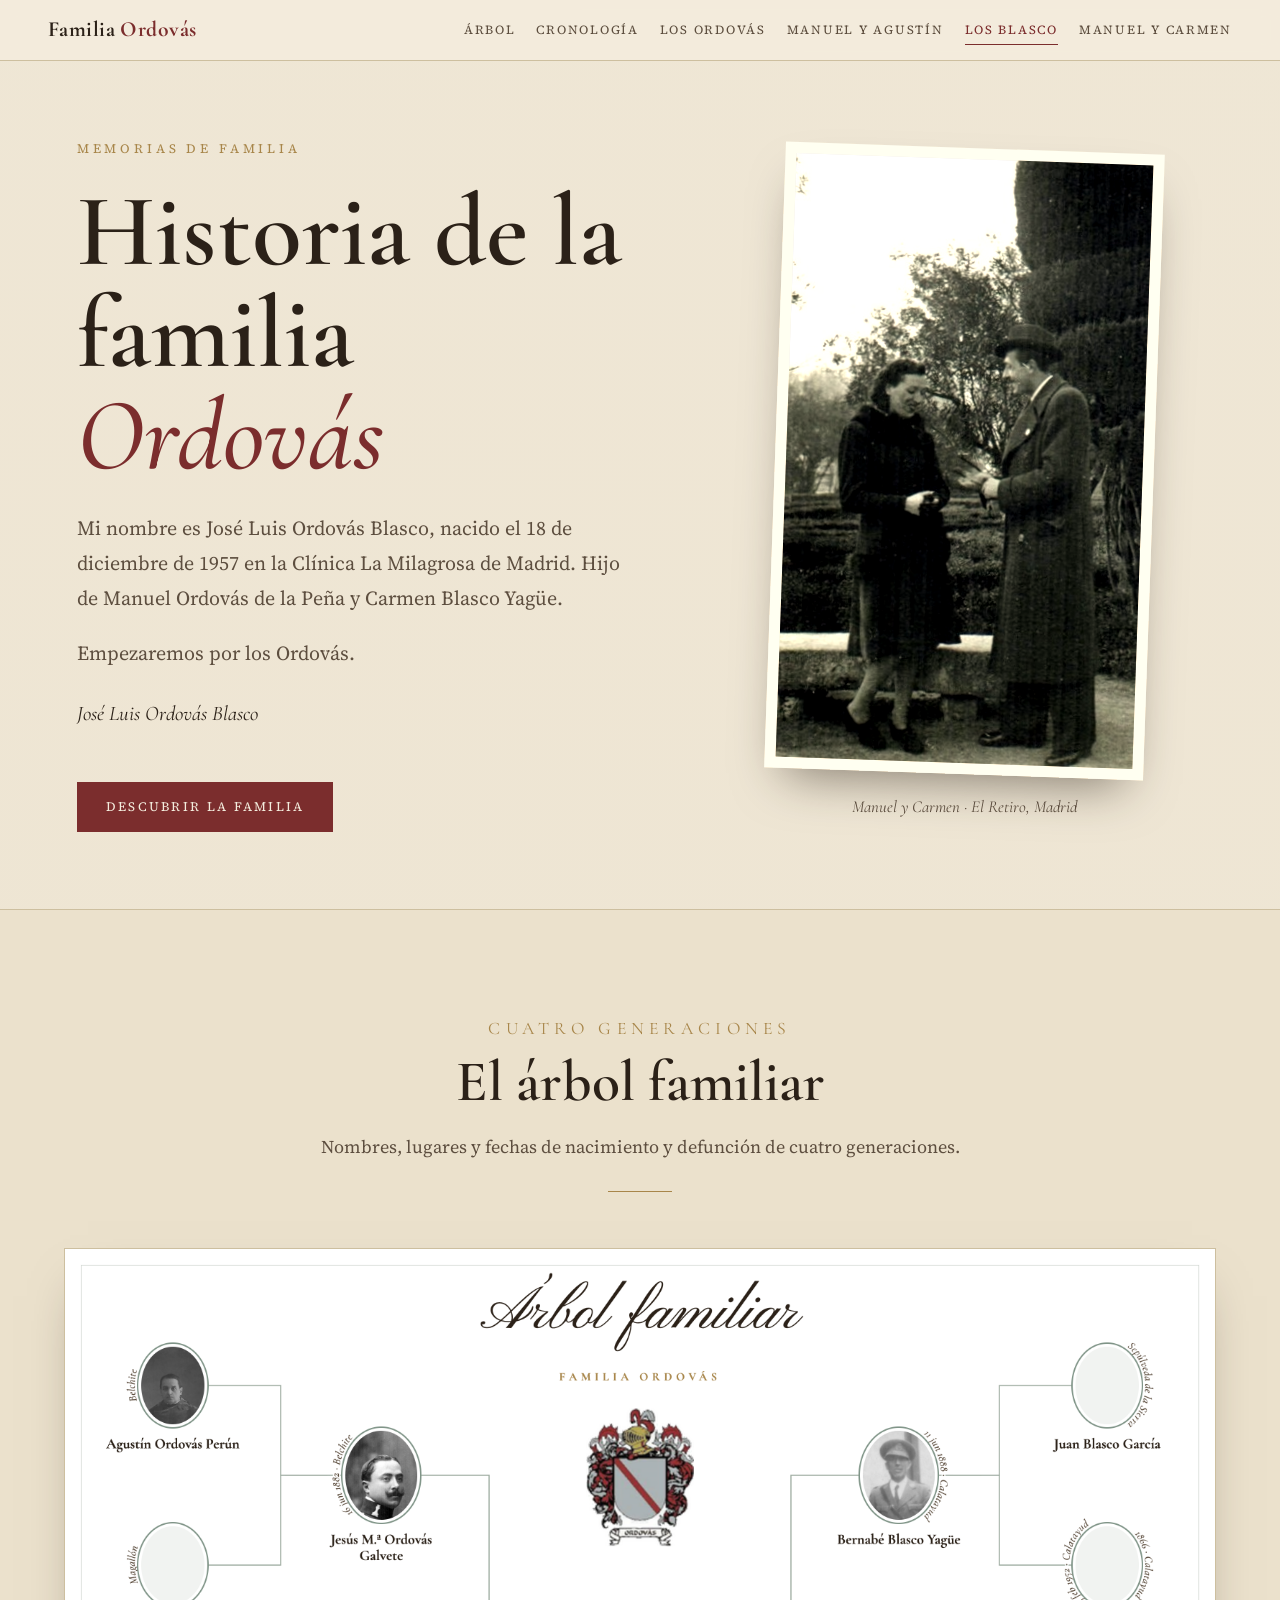
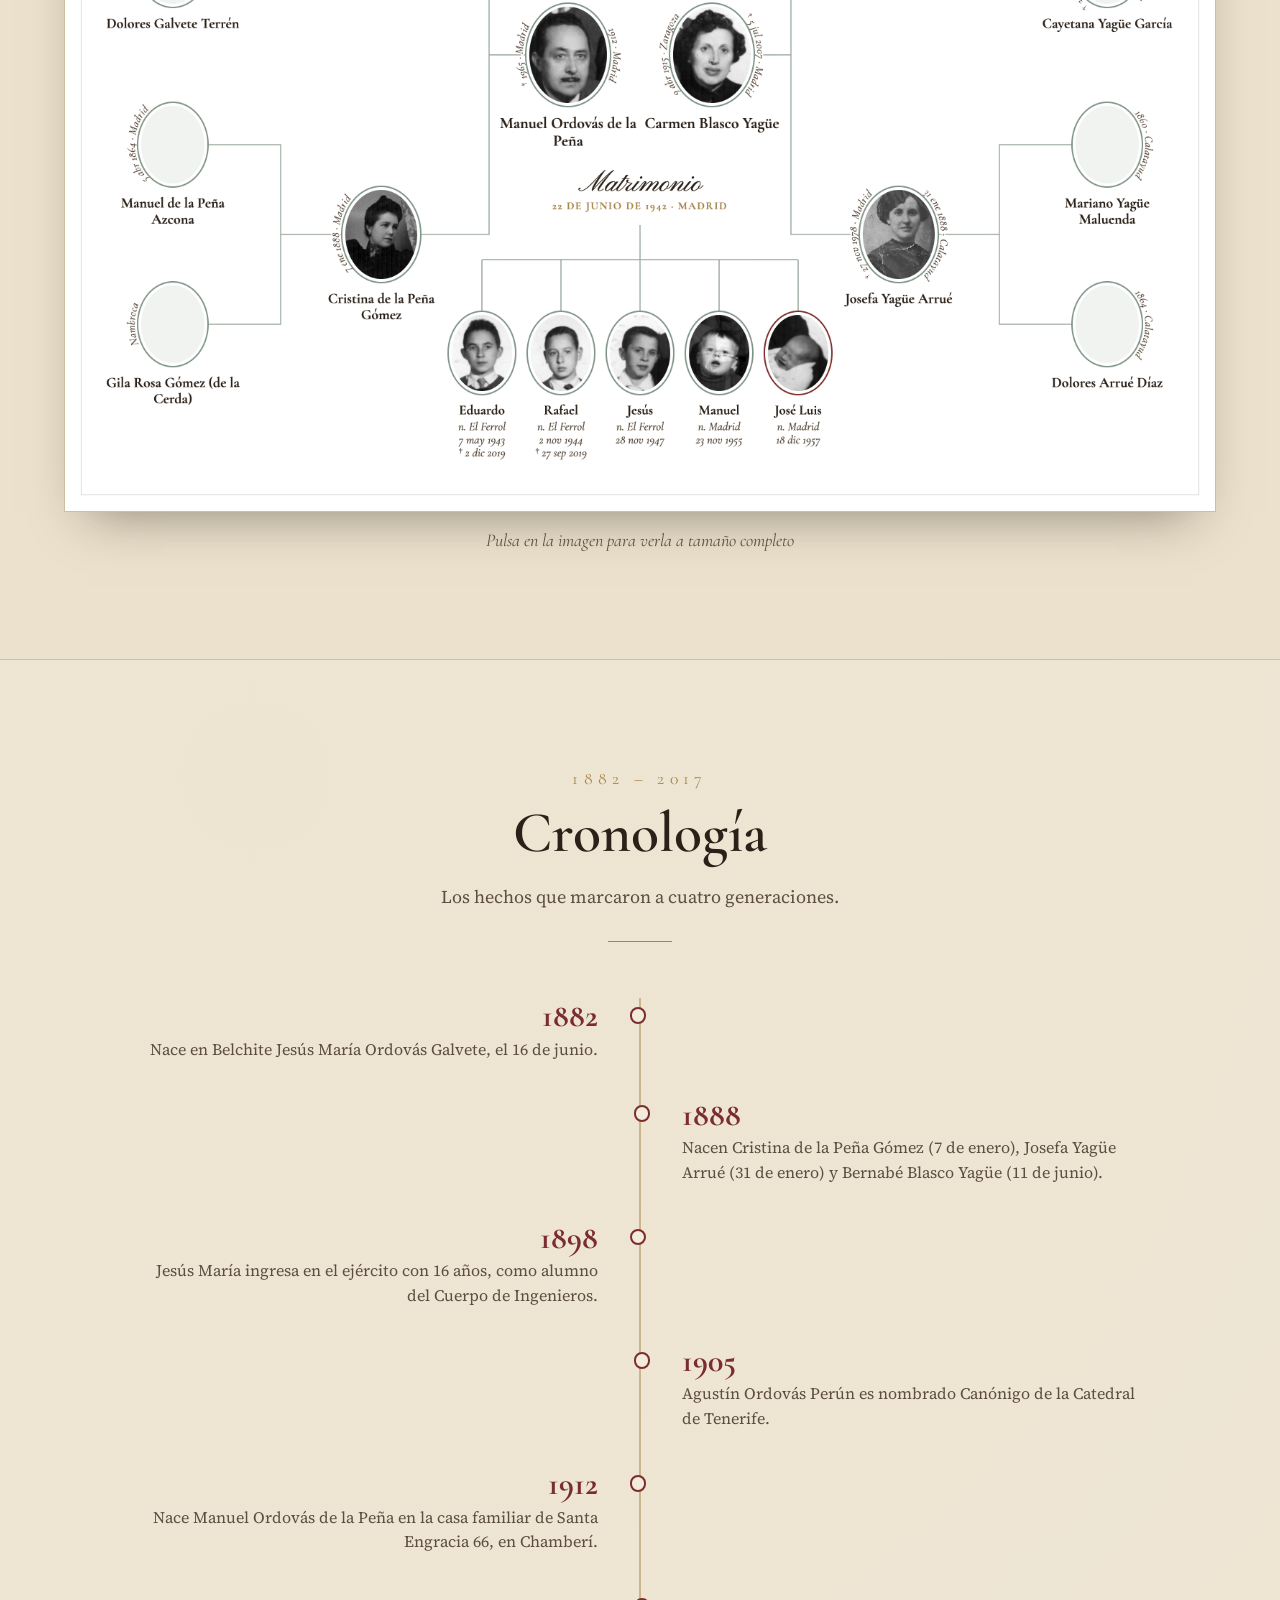
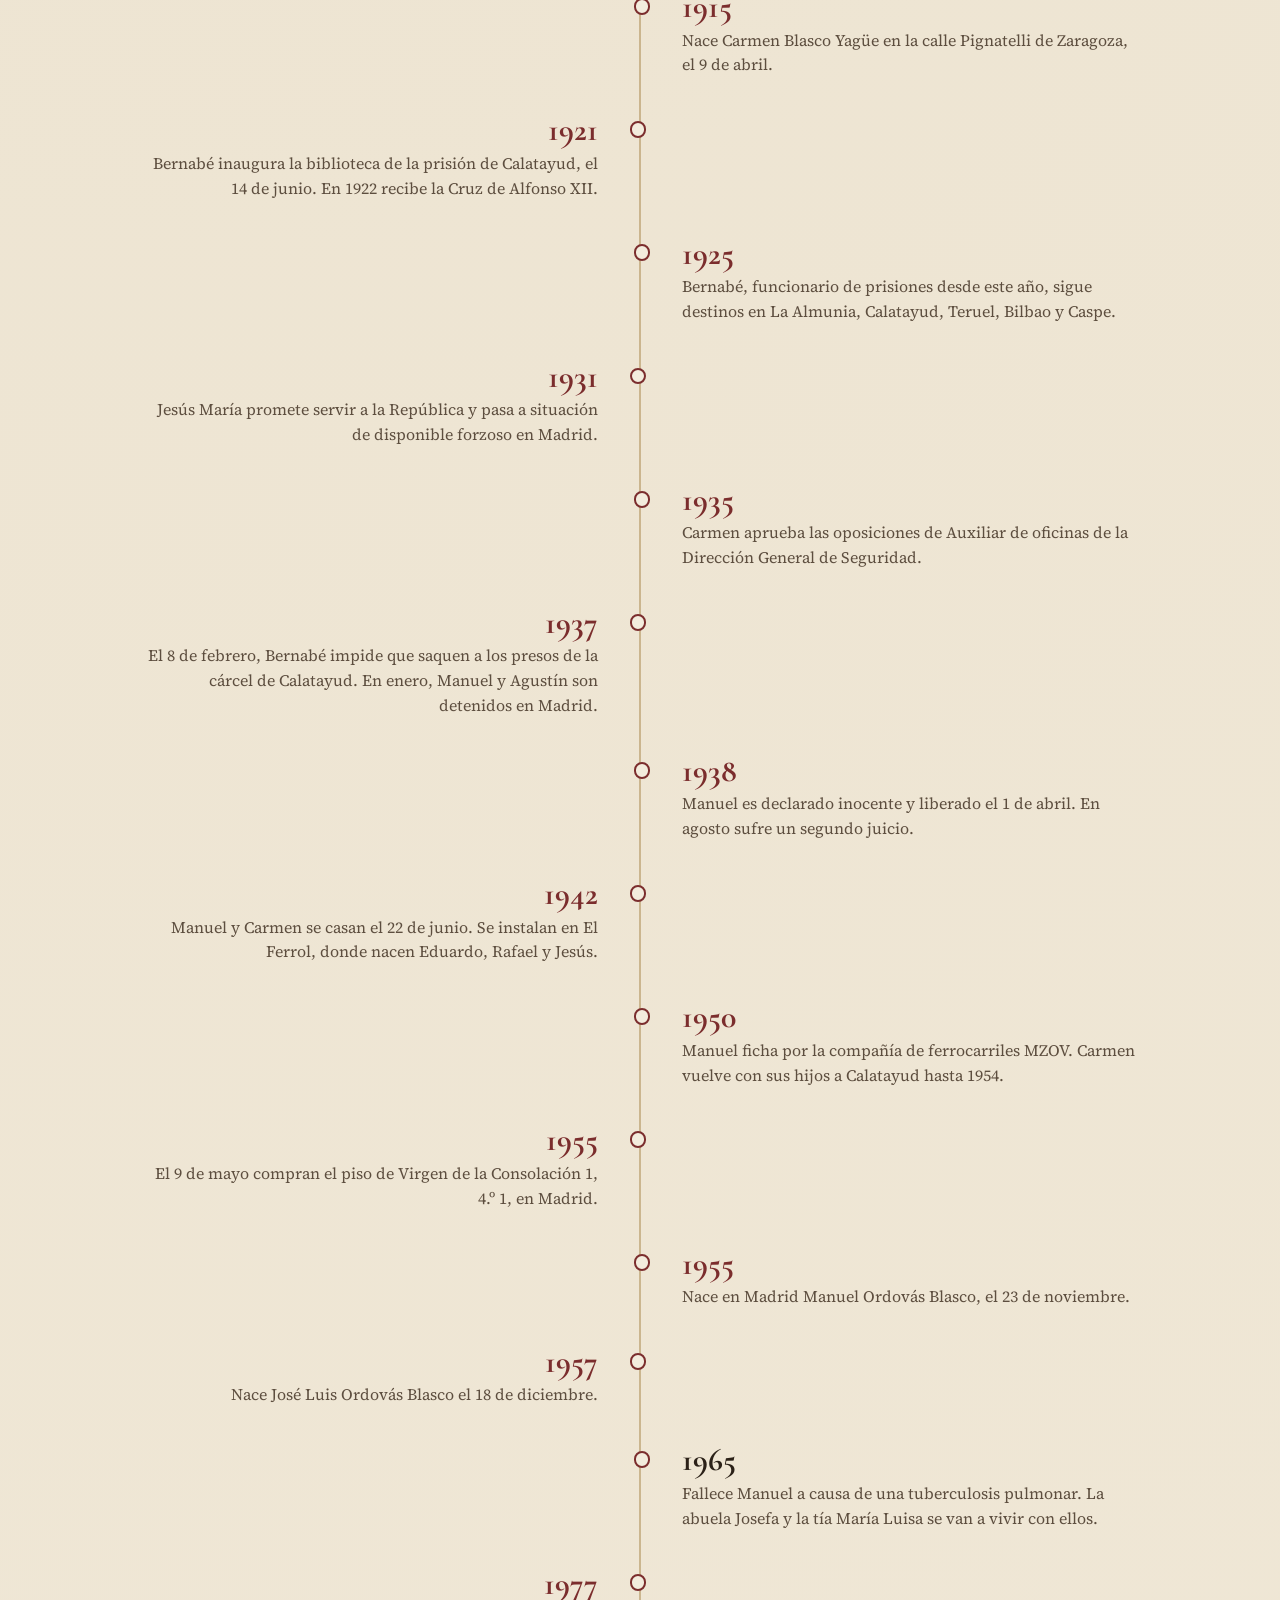
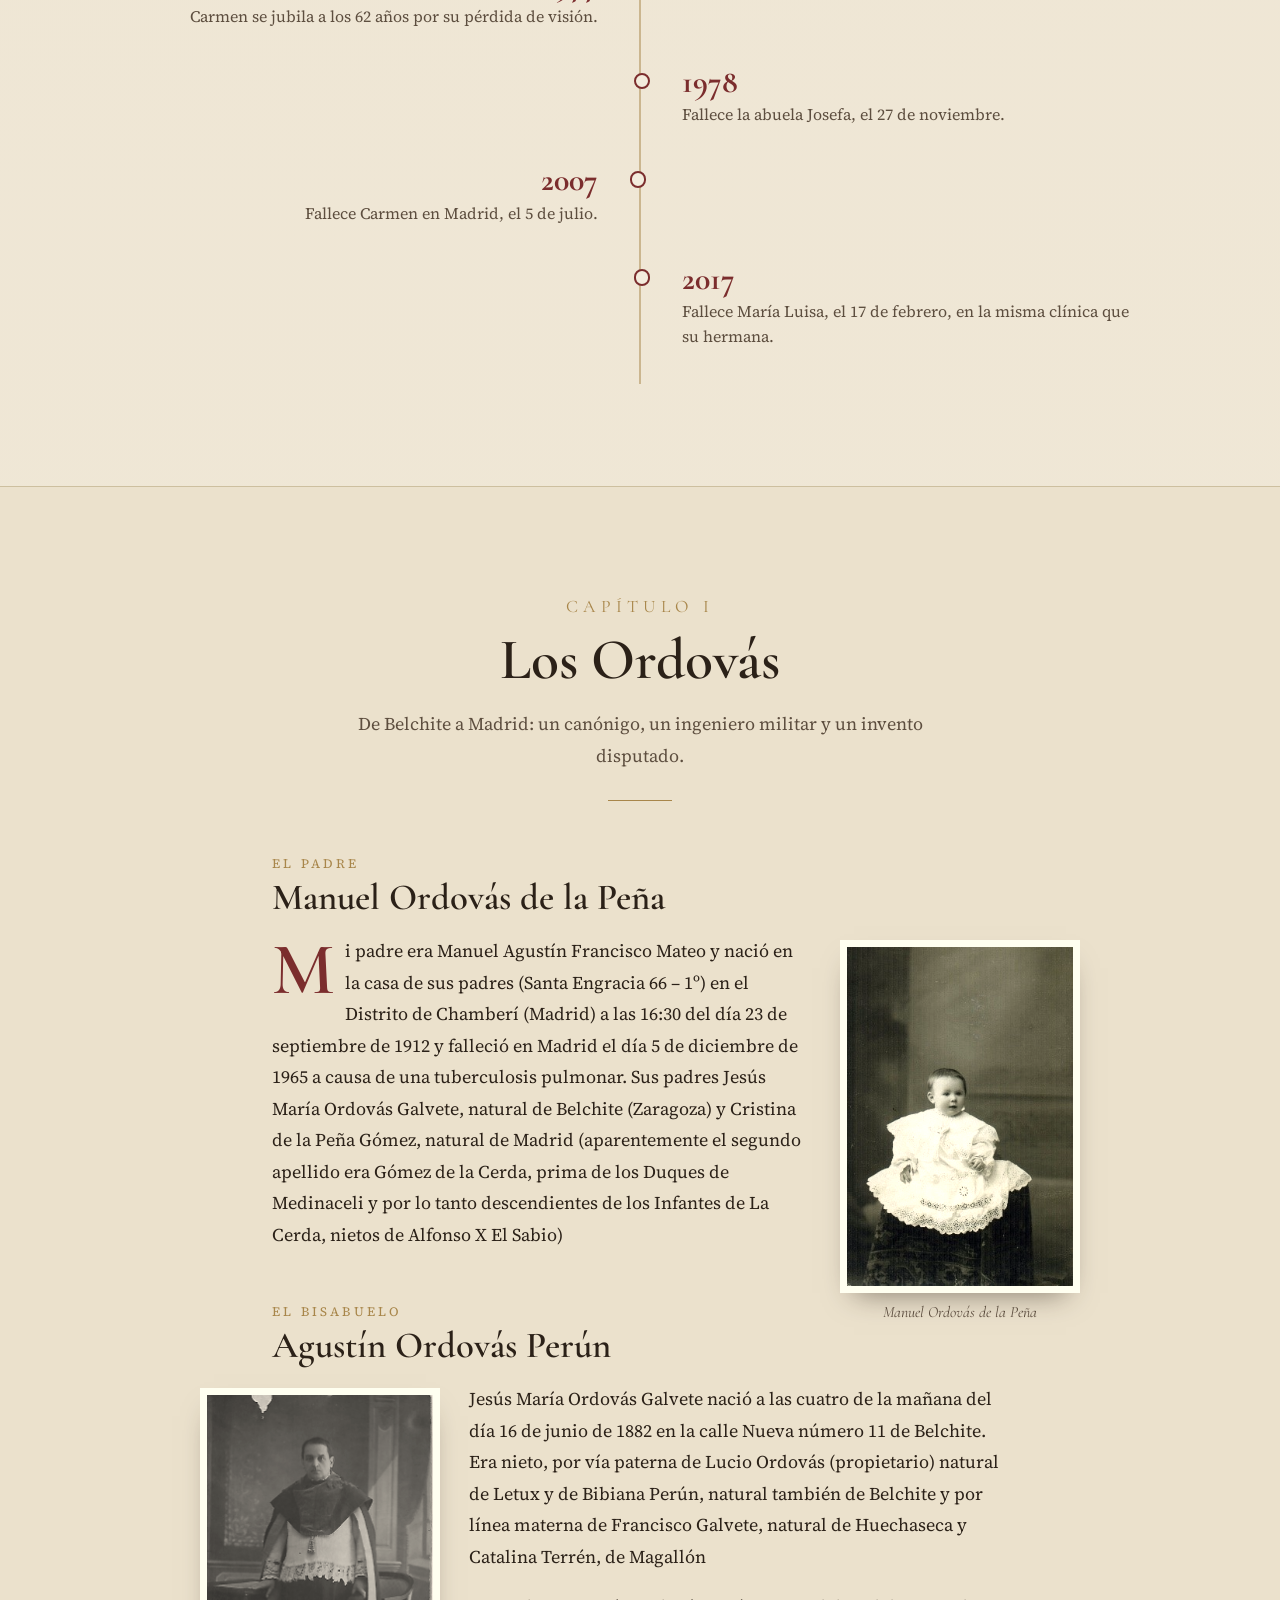
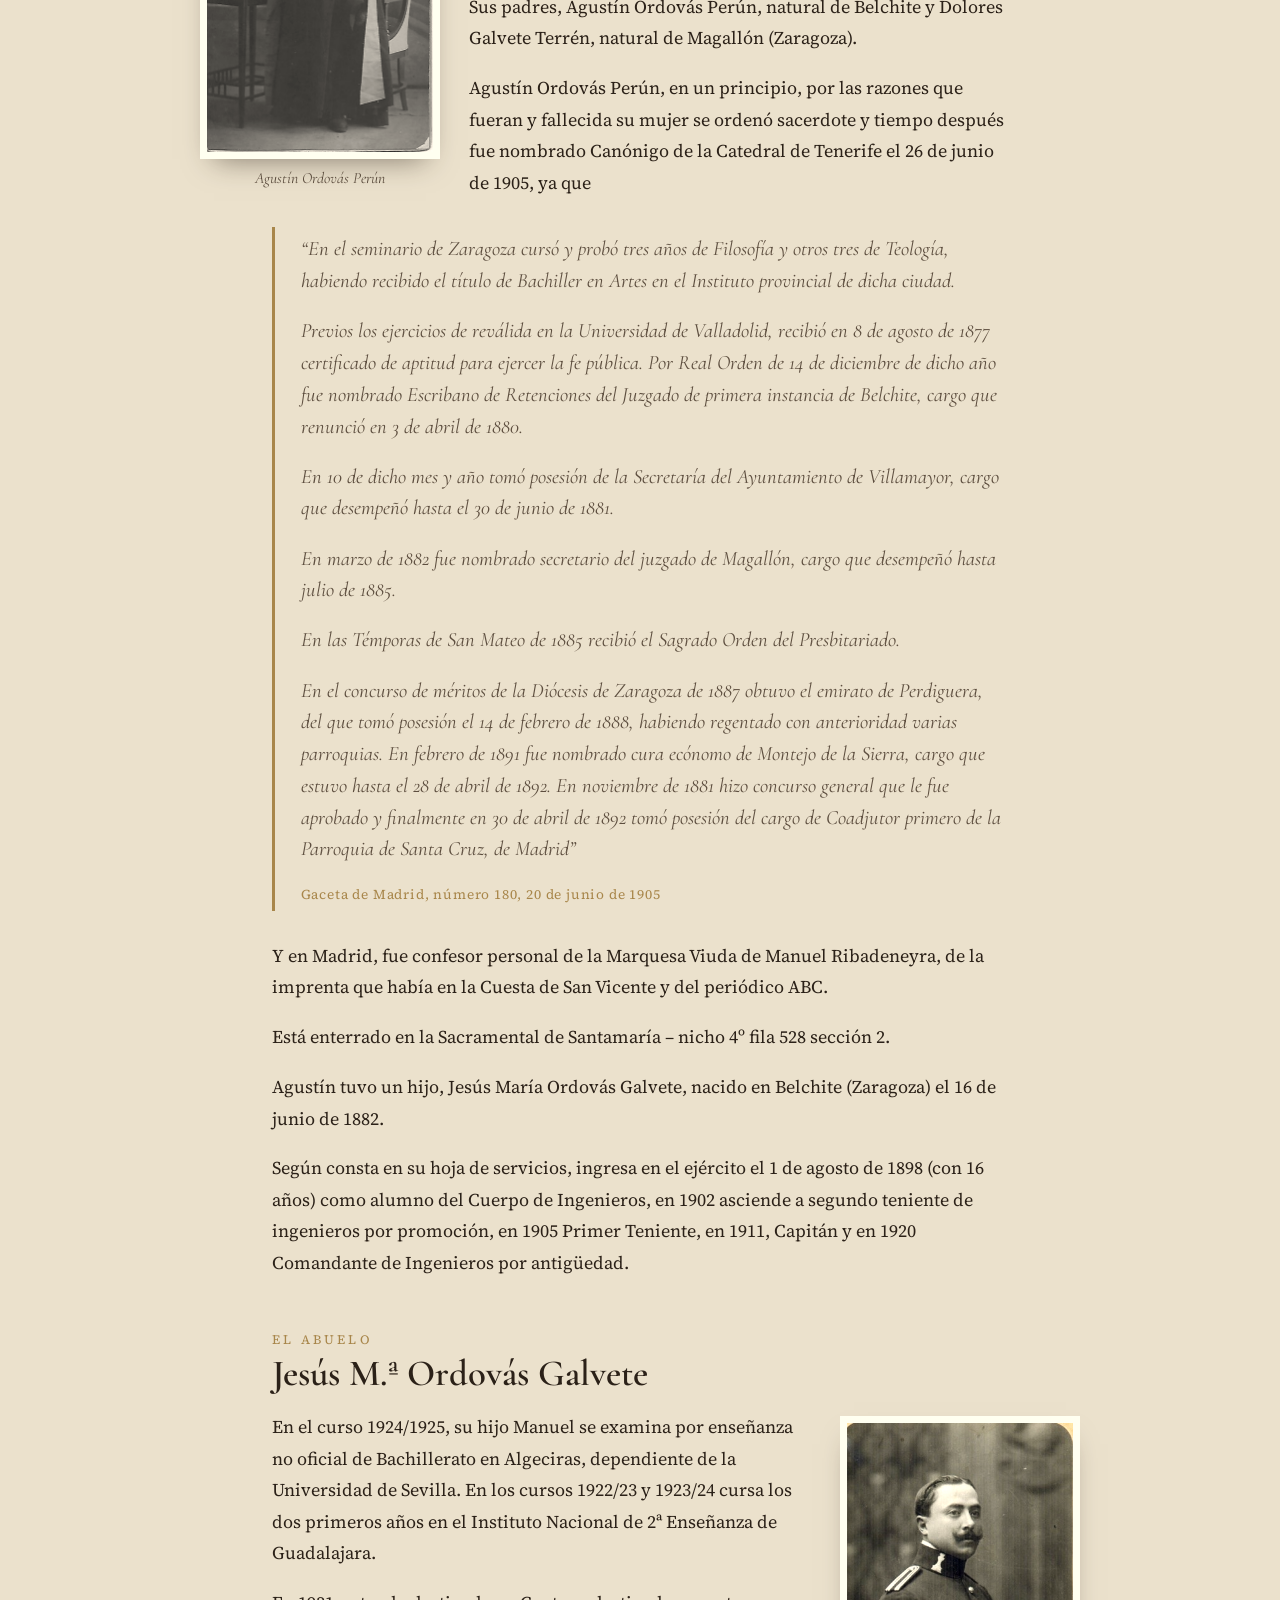
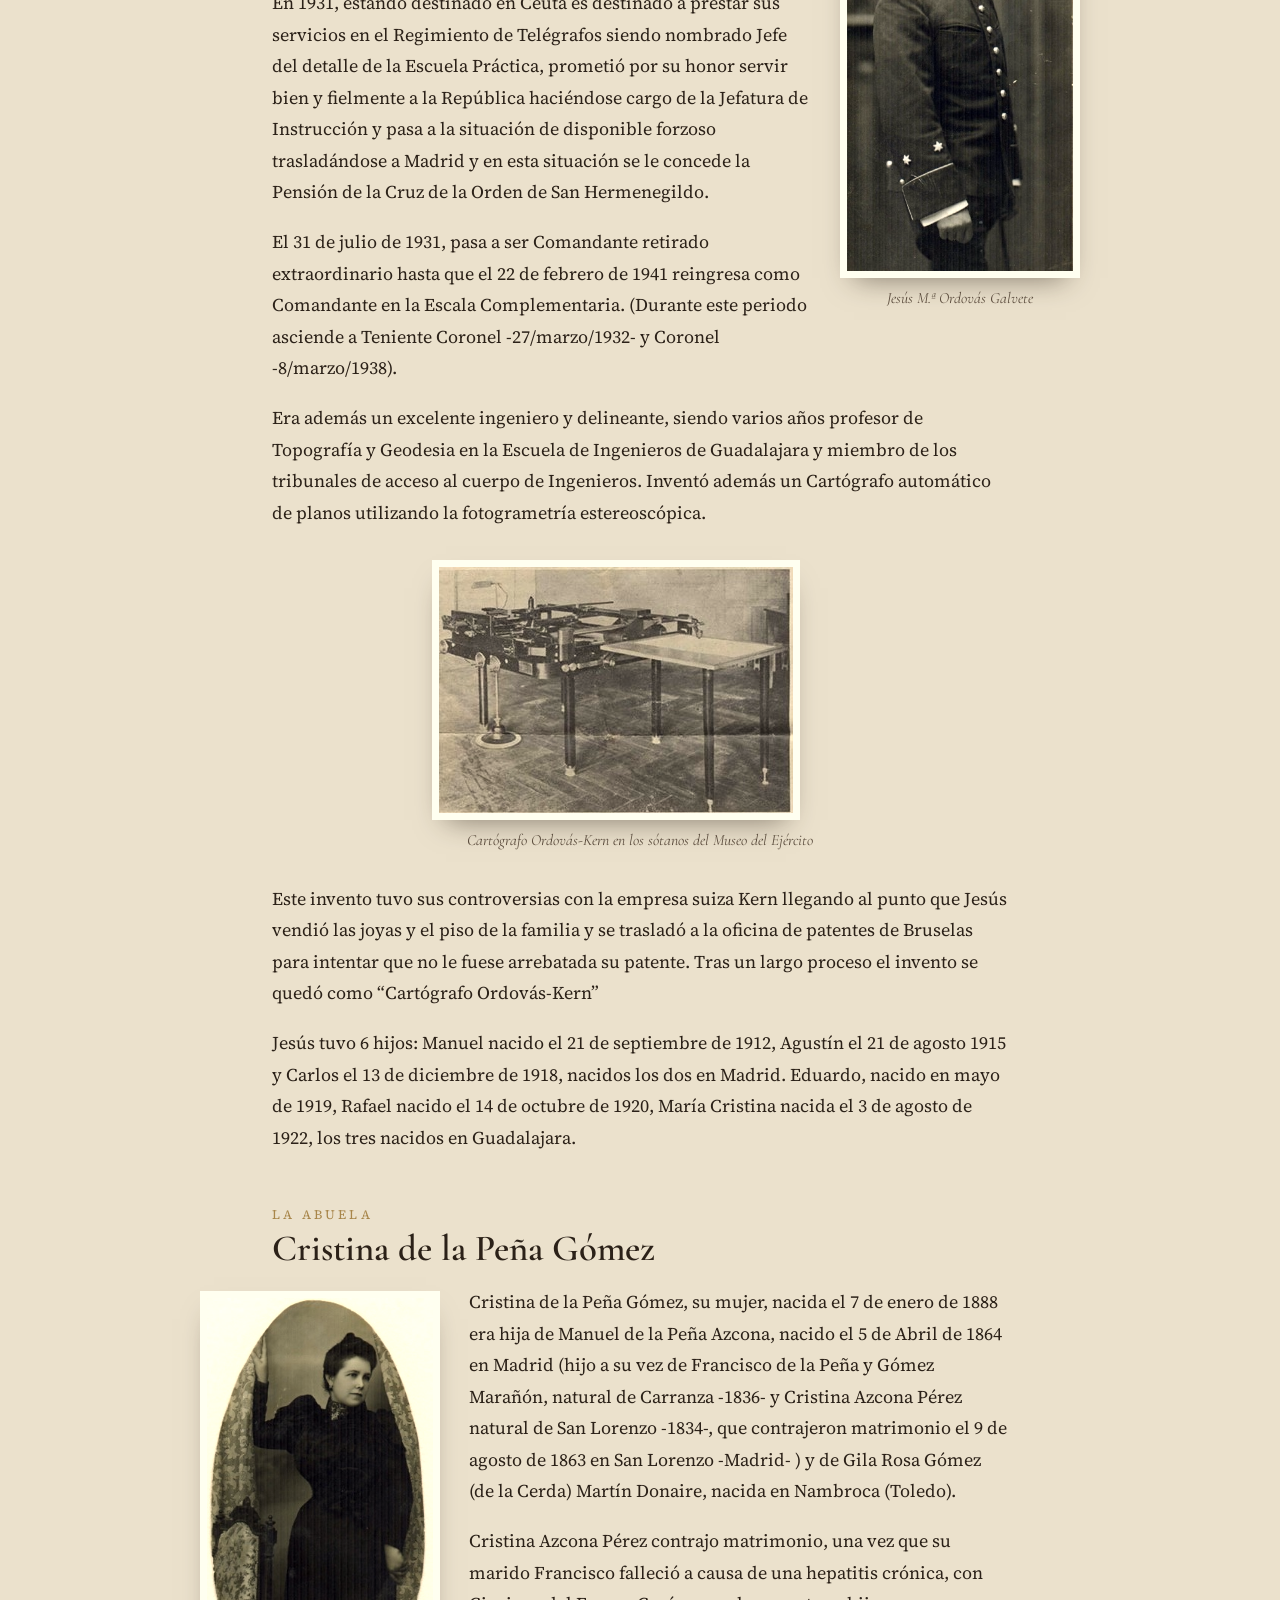
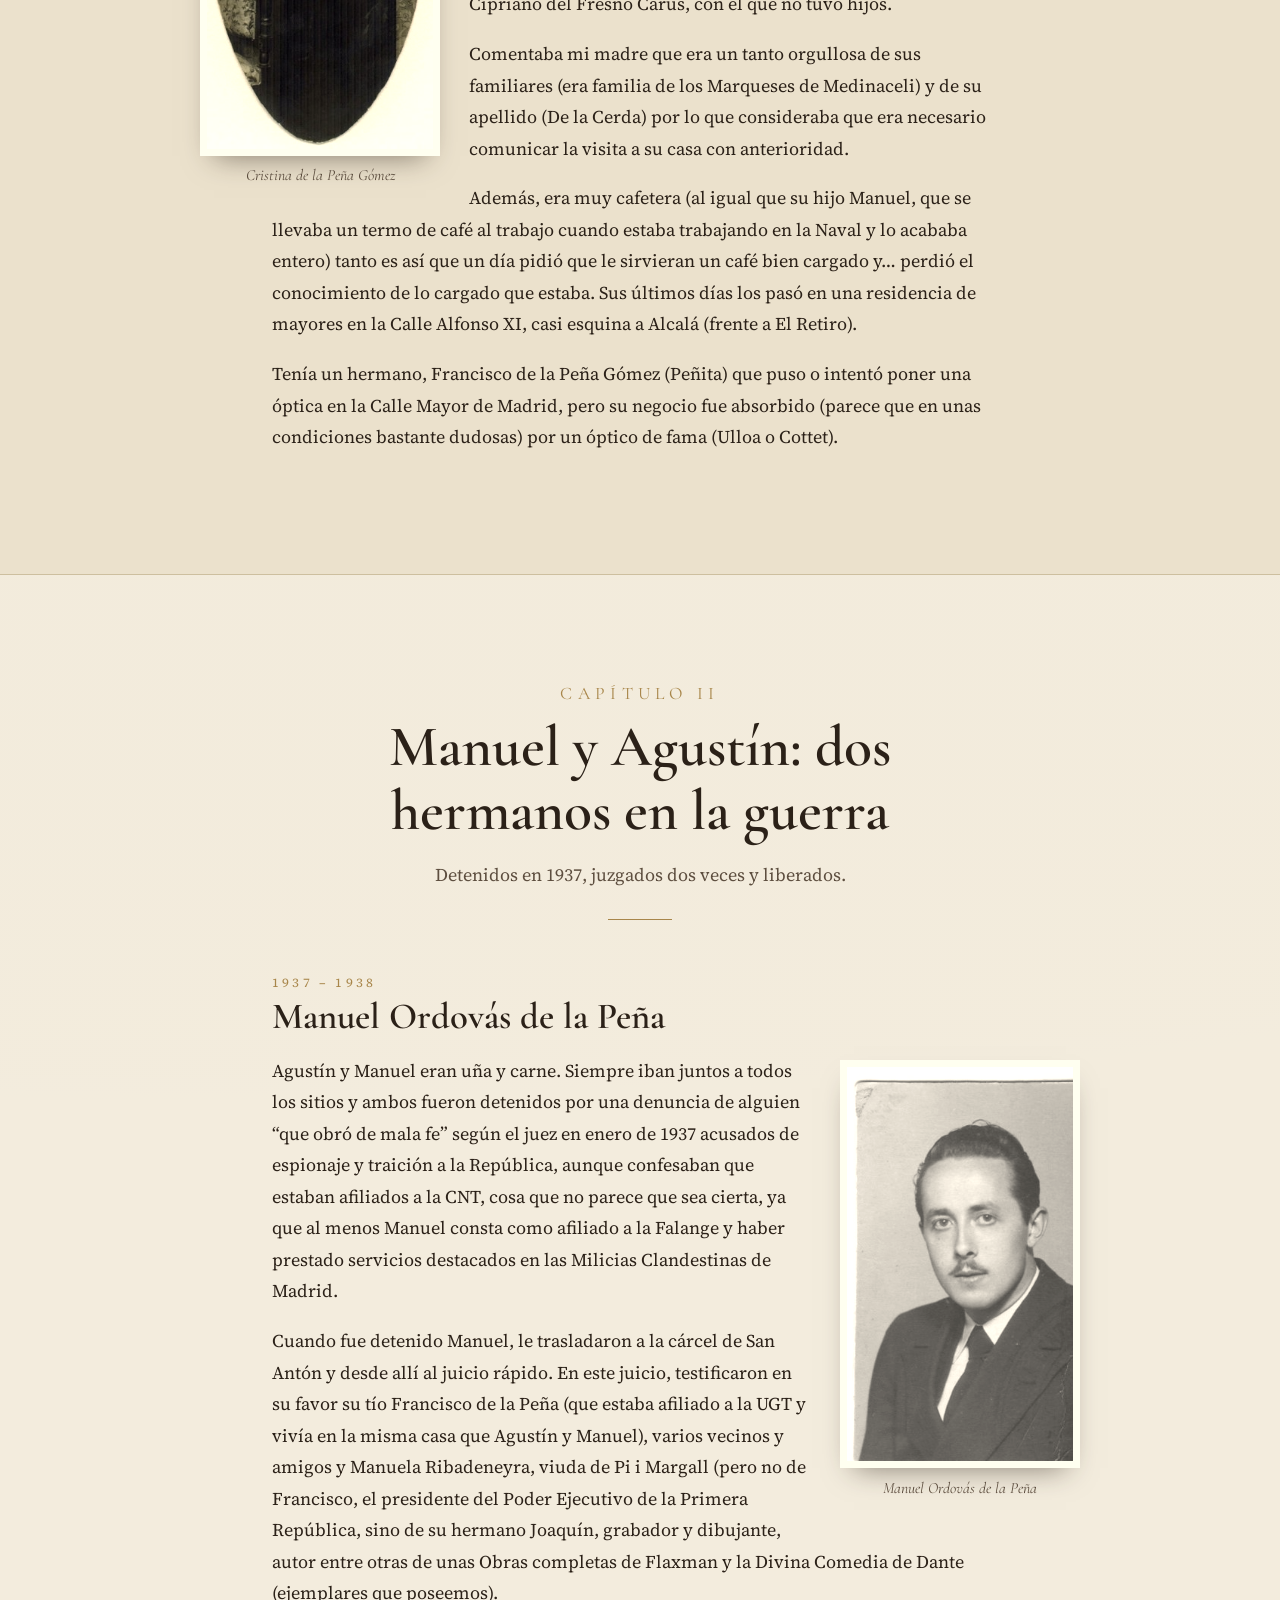
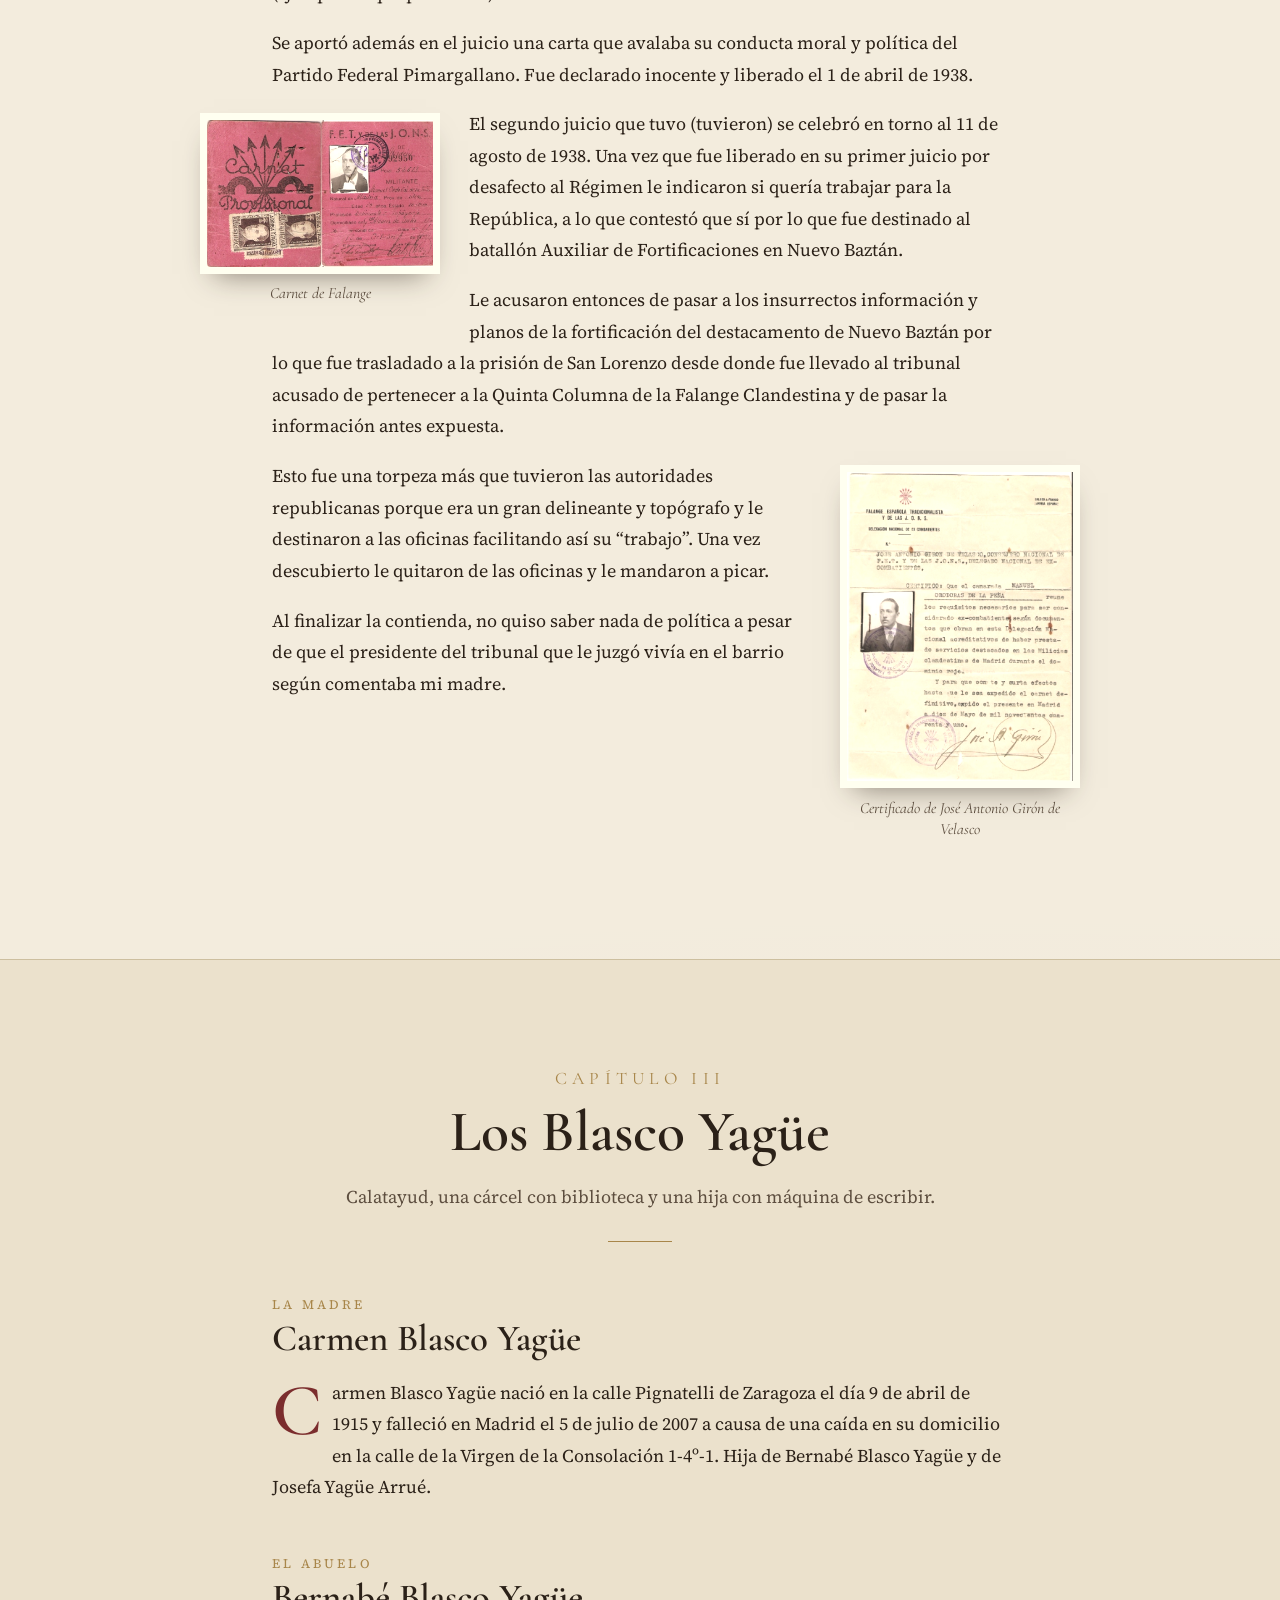
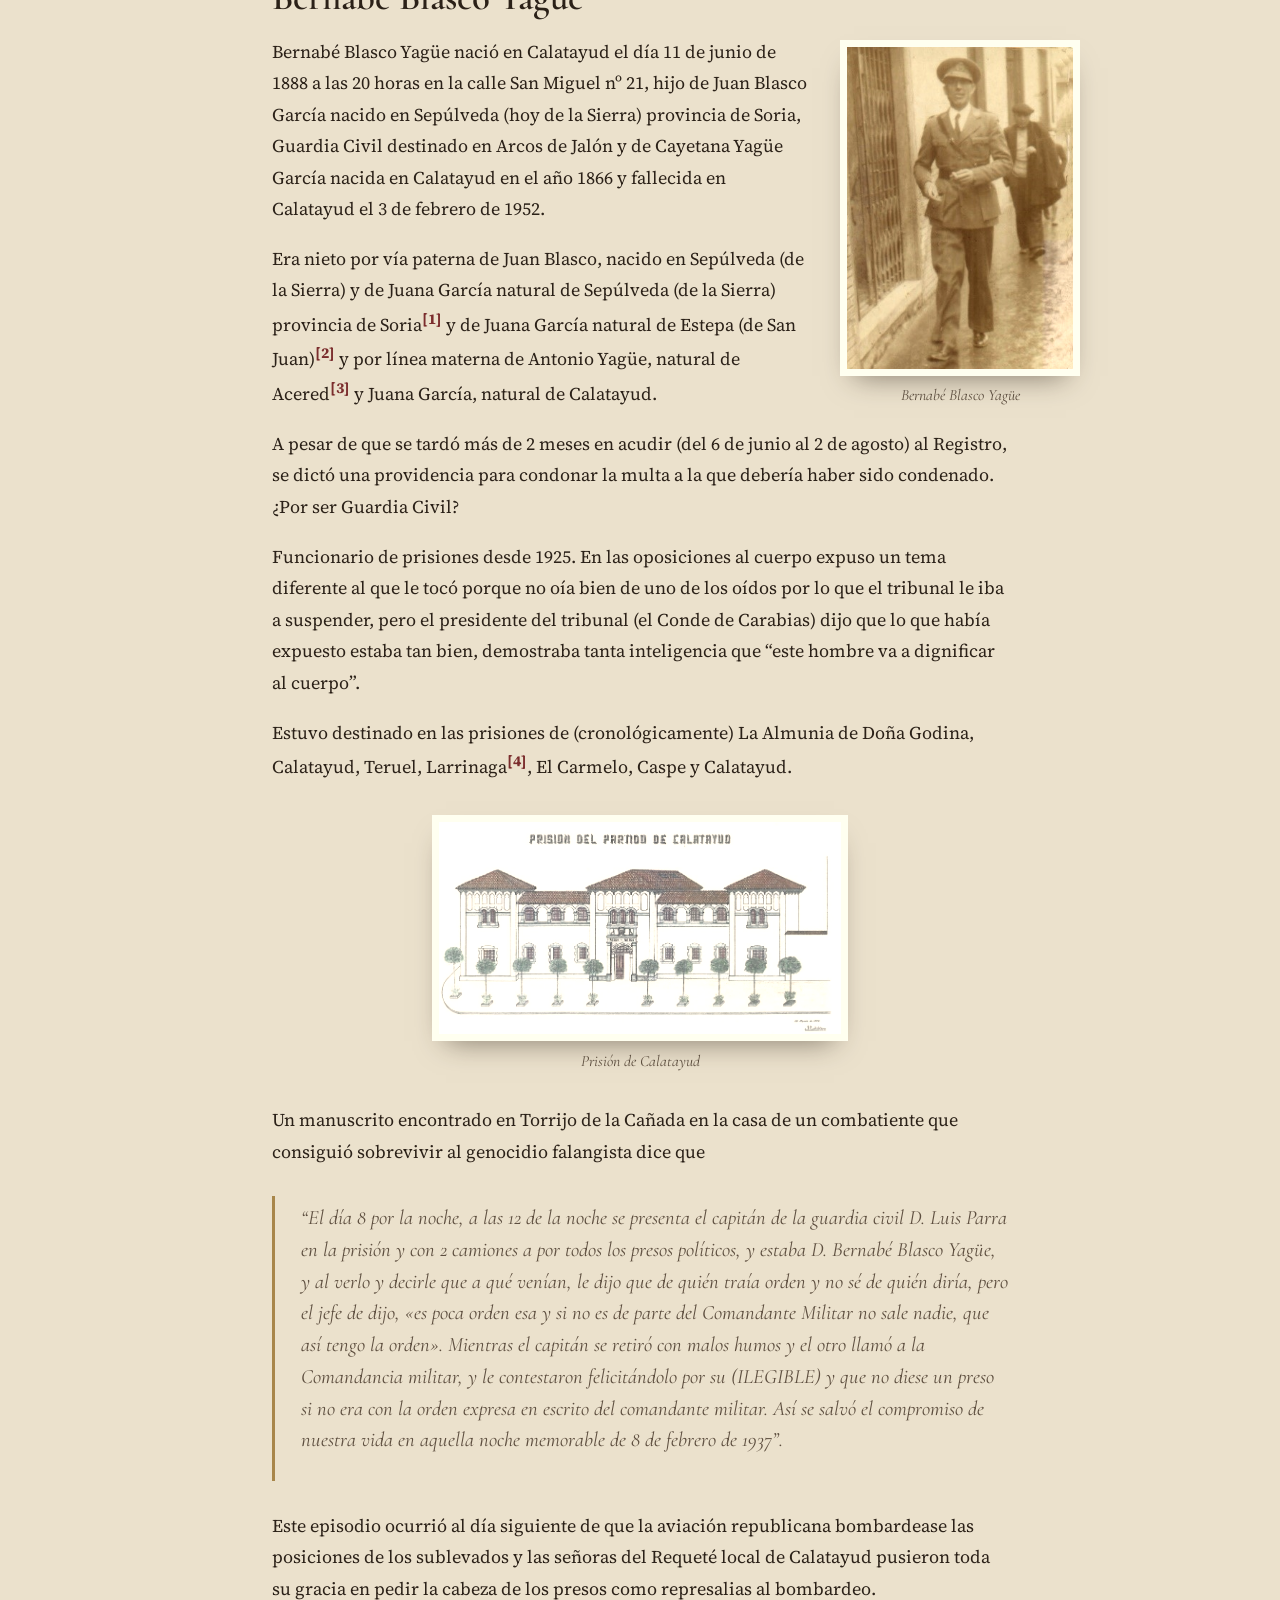
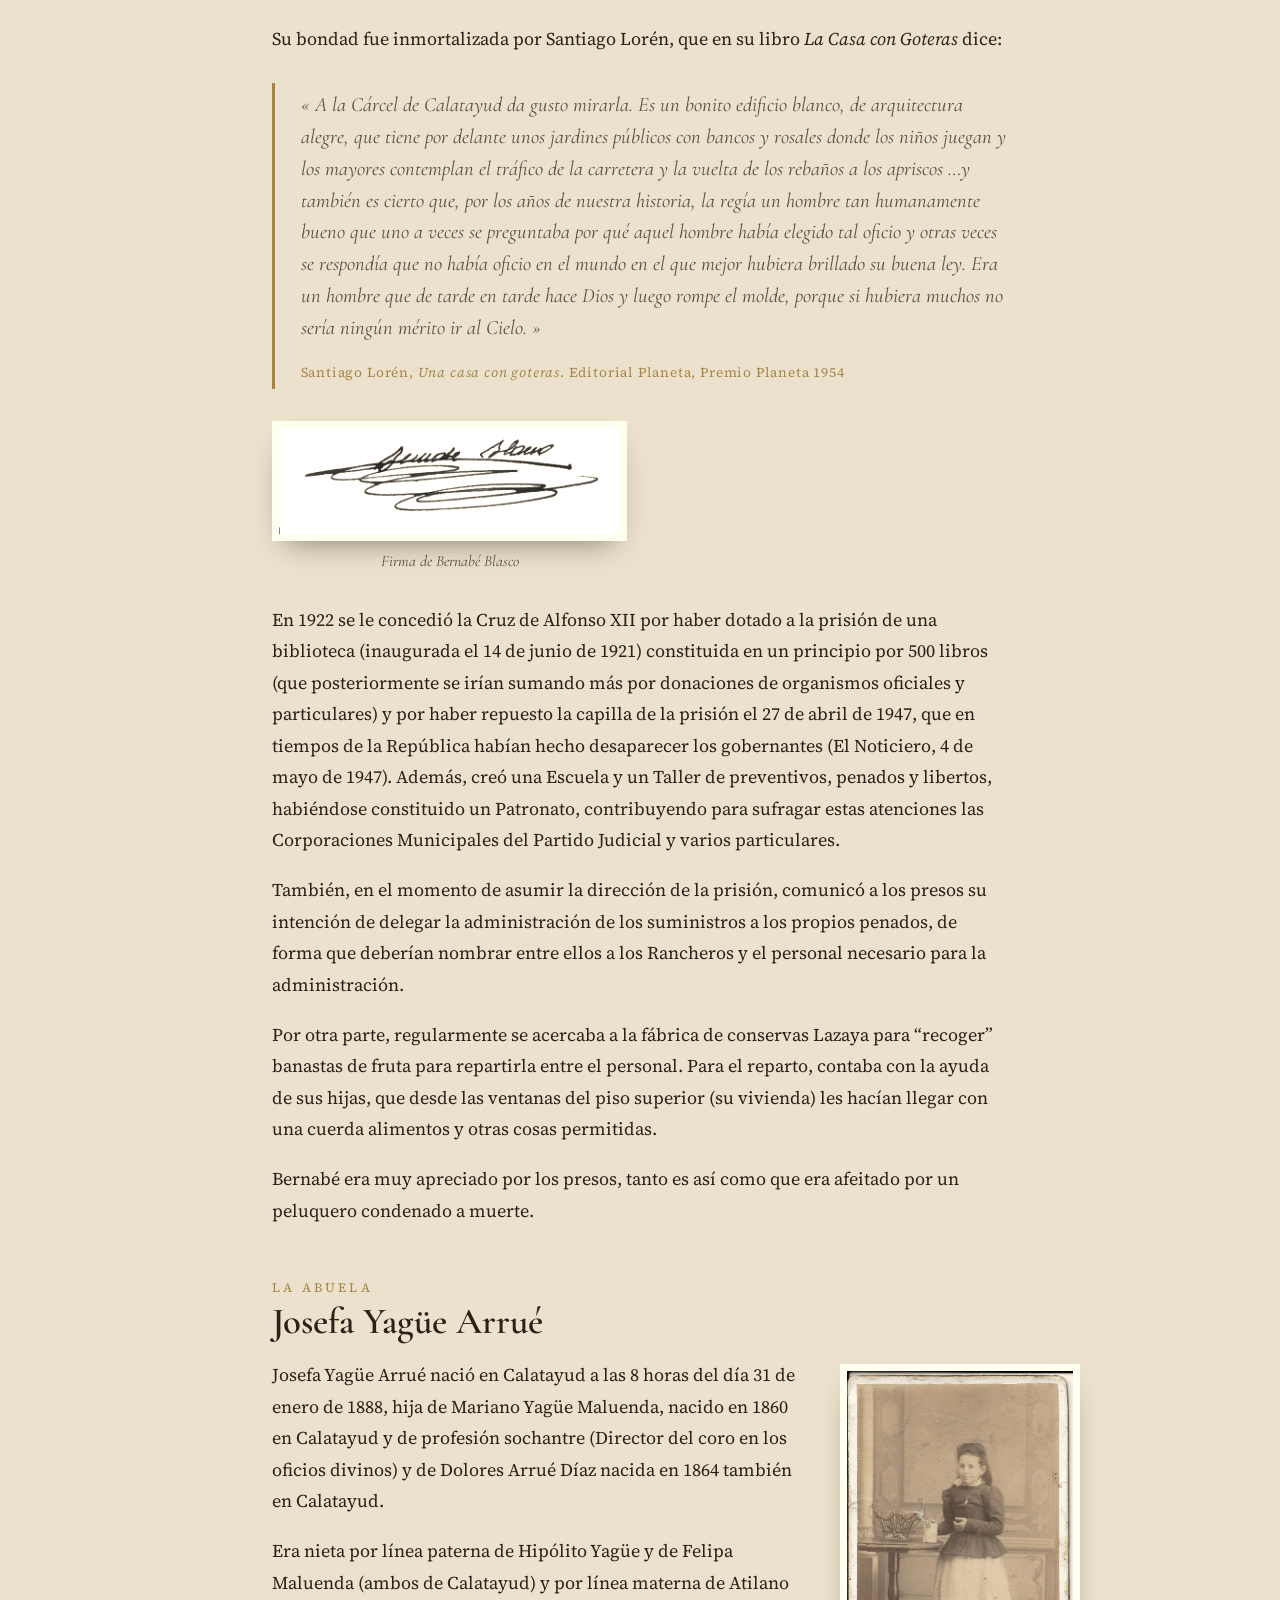
==== commit 7c2f0162: "Amplía textos del árbol, centra las fotos y ajusta titulares" ====
--- a/index.html
+++ b/index.html
@@ -49,7 +49,7 @@
     <h2>El árbol familiar</h2>
     <p>Nombres, lugares y fechas de nacimiento y defunción de cuatro generaciones.</p>
   </div>
-  <figure class="lamina-web" hidden><div class="lamina-scroll"><a href="img/arbol-genealogico.png?v=8" target="_blank" rel="noopener"><img src="img/arbol-genealogico.png?v=8" alt="Árbol genealógico de la familia Ordovás: Manuel Ordovás de la Peña y Carmen Blasco Yagüe en el centro, sus ascendientes a ambos lados y sus hijos Eduardo, Rafael, Jesús, Manuel y José Luis debajo"></a></div><figcaption><span class="solo-ordenador">Pulsa en la imagen para verla a tamaño completo</span><span class="solo-movil">Desliza para recorrer el árbol. Pulsa en la imagen para verla a pantalla completa y ampliarla.</span></figcaption></figure>
+  <figure class="lamina-web" hidden><div class="lamina-scroll"><a href="img/arbol-genealogico.png?v=9" target="_blank" rel="noopener"><img src="img/arbol-genealogico.png?v=9" alt="Árbol genealógico de la familia Ordovás: Manuel Ordovás de la Peña y Carmen Blasco Yagüe en el centro, sus ascendientes a ambos lados y sus hijos Eduardo, Rafael, Jesús, Manuel y José Luis debajo"></a></div><figcaption><span class="solo-ordenador">Pulsa en la imagen para verla a tamaño completo</span><span class="solo-movil">Desliza para recorrer el árbol. Pulsa en la imagen para verla a pantalla completa y ampliarla.</span></figcaption></figure>
   <div class="tablero-marco reveal"><div class="tablero">
     <div class="tablero-titulo"><span class="guion">Familia Ordovás</span><small>Cuatro generaciones</small></div>
 
@@ -383,7 +383,7 @@
 <footer class="pie">
   <div class="escudo">❦</div>
   <p>Historia de la familia Ordovás</p>
-  <p><small>Memorias de José Luis Ordovás Blasco · Rediseño de la web ordovas.info</small></p>
+  <p><small>Memorias de José Luis Ordovás Blasco · Diseño de la web realizado por Jorge Ordovás</small></p>
 </footer>
 
 <div id="visor" role="dialog" aria-label="Imagen ampliada"><img alt=""><p></p></div>
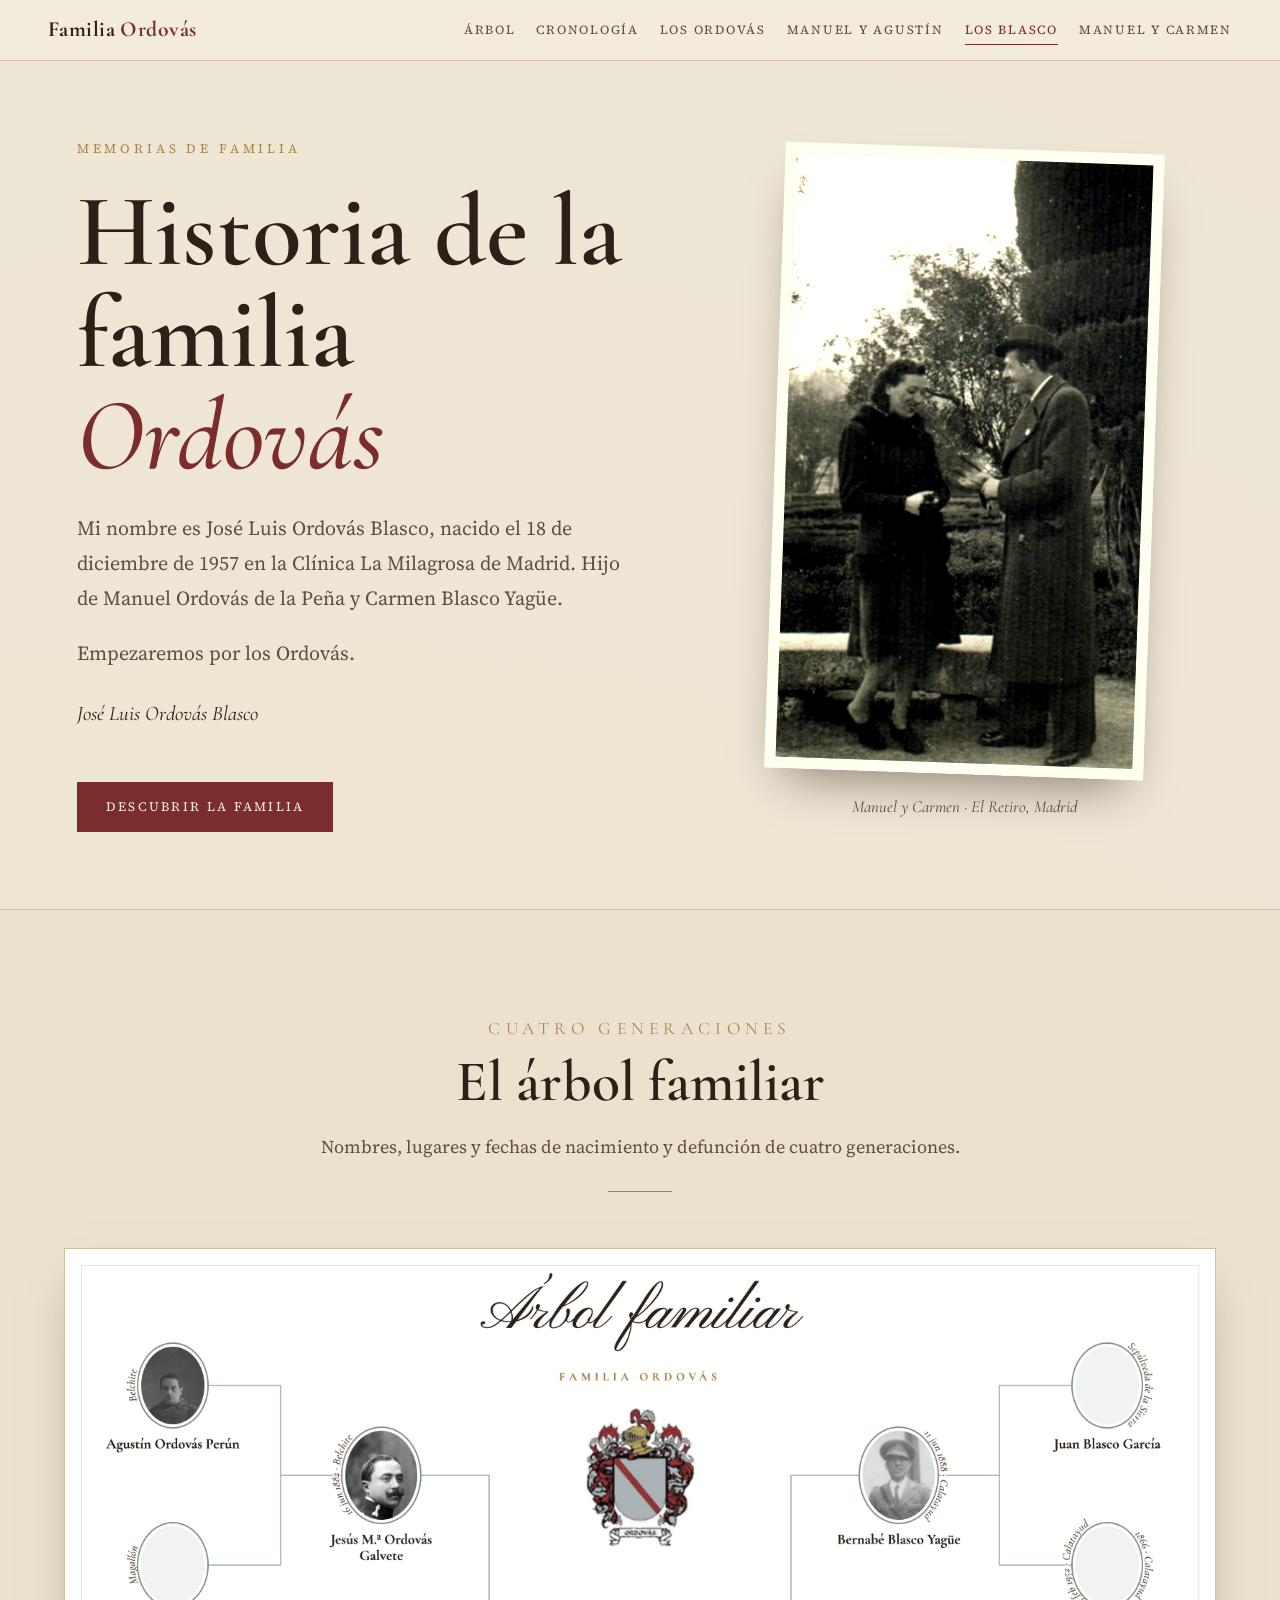
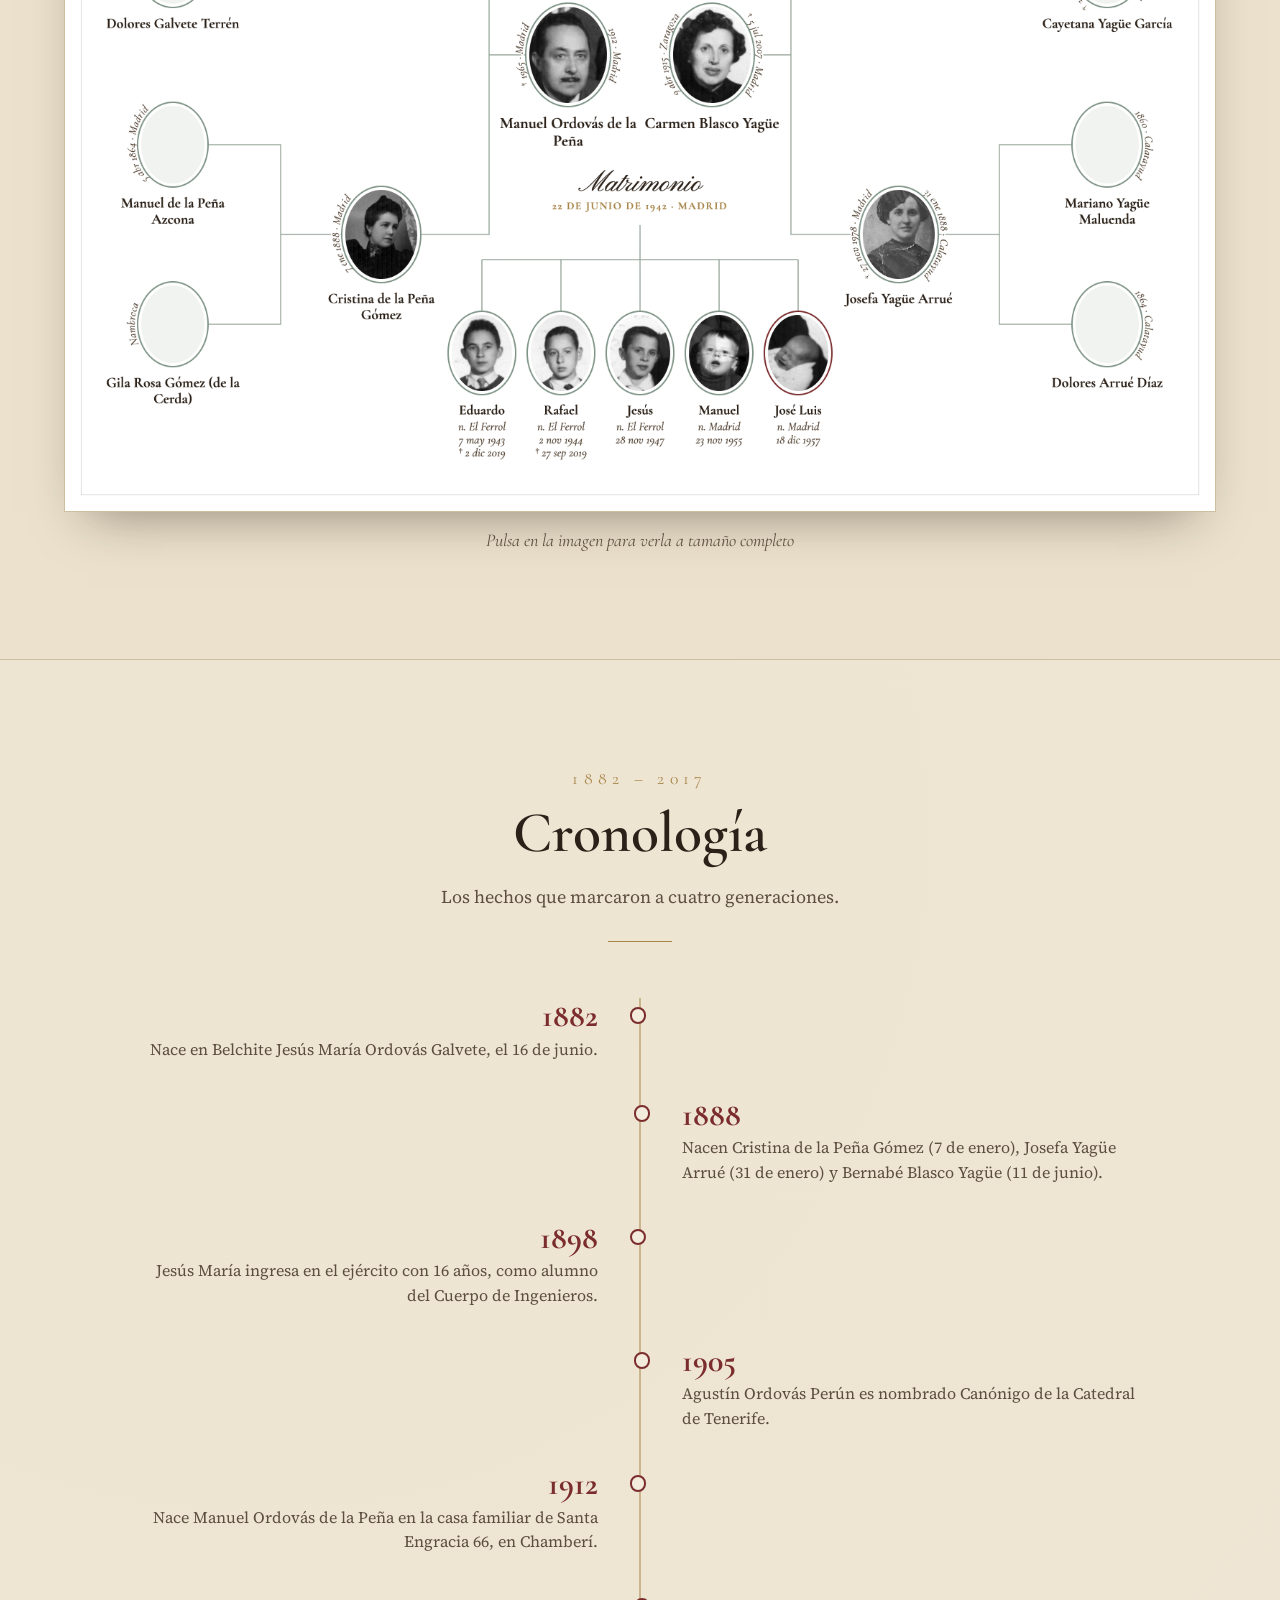
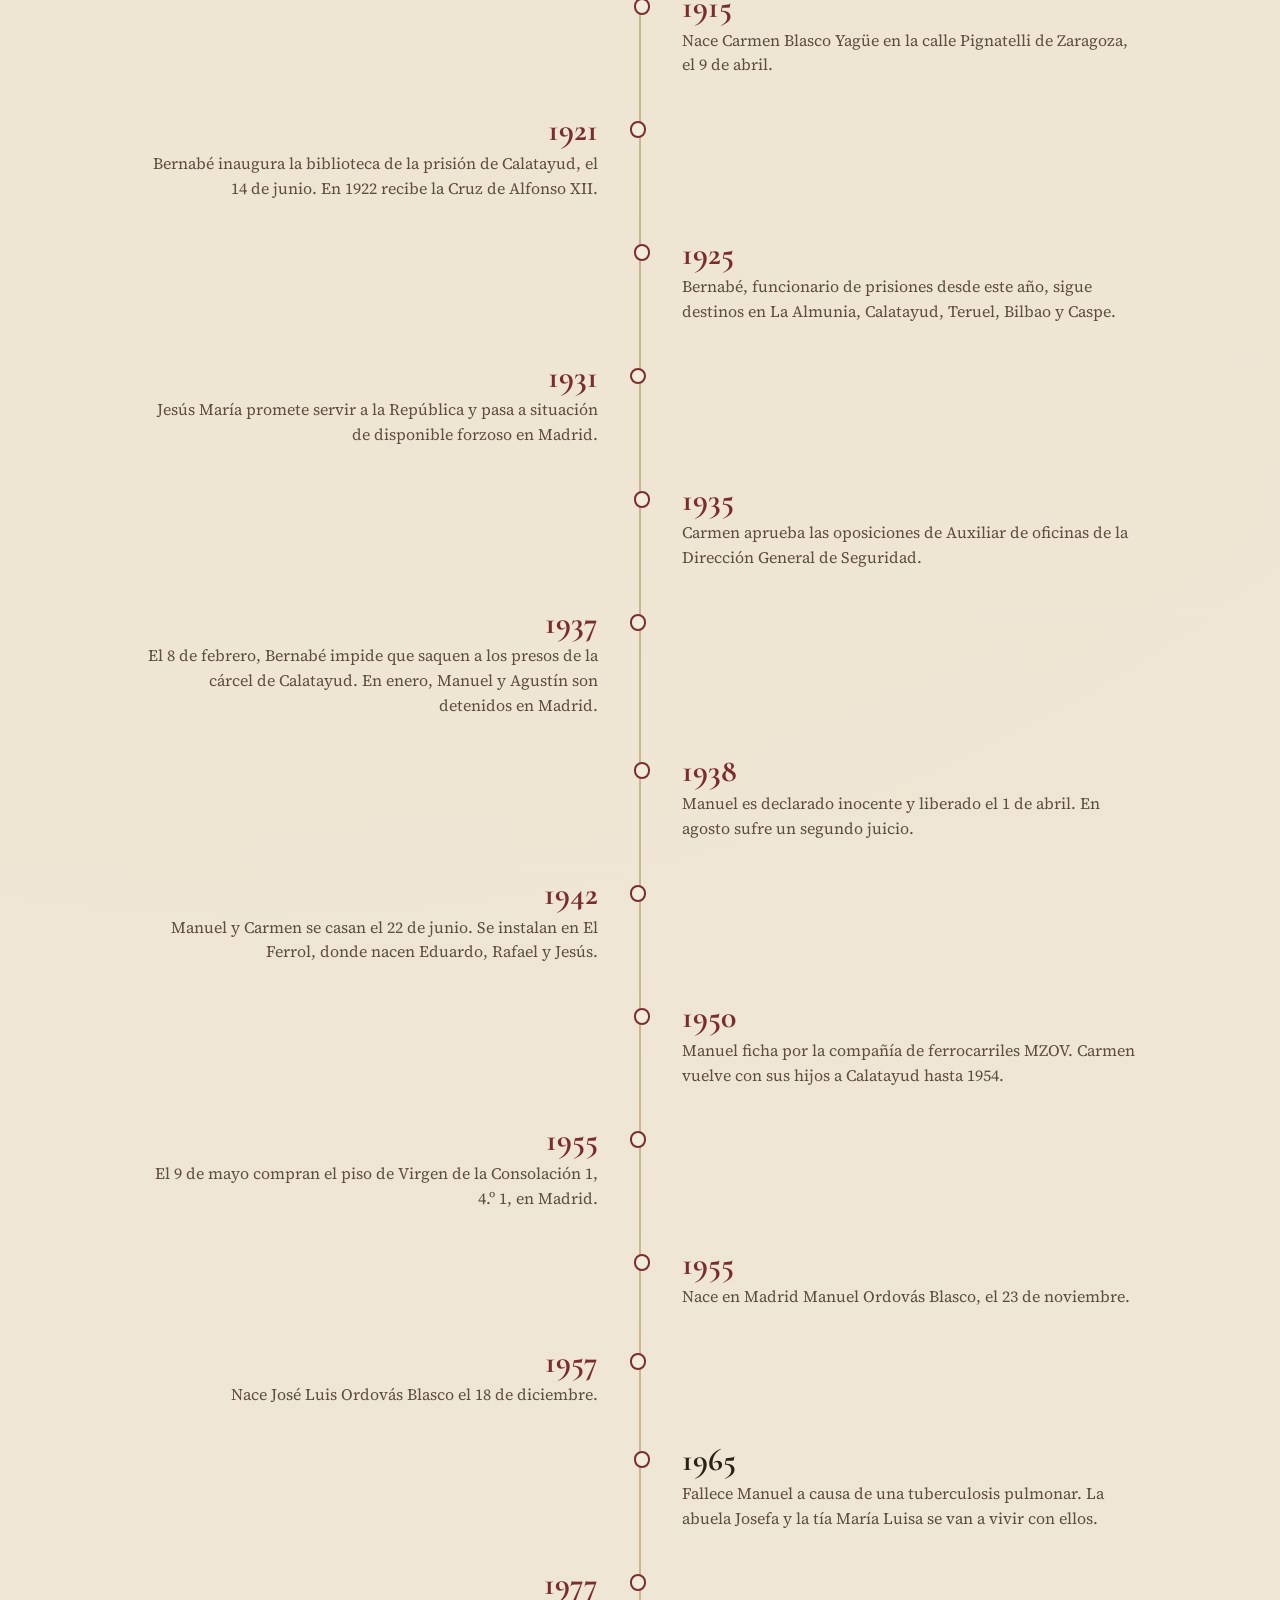
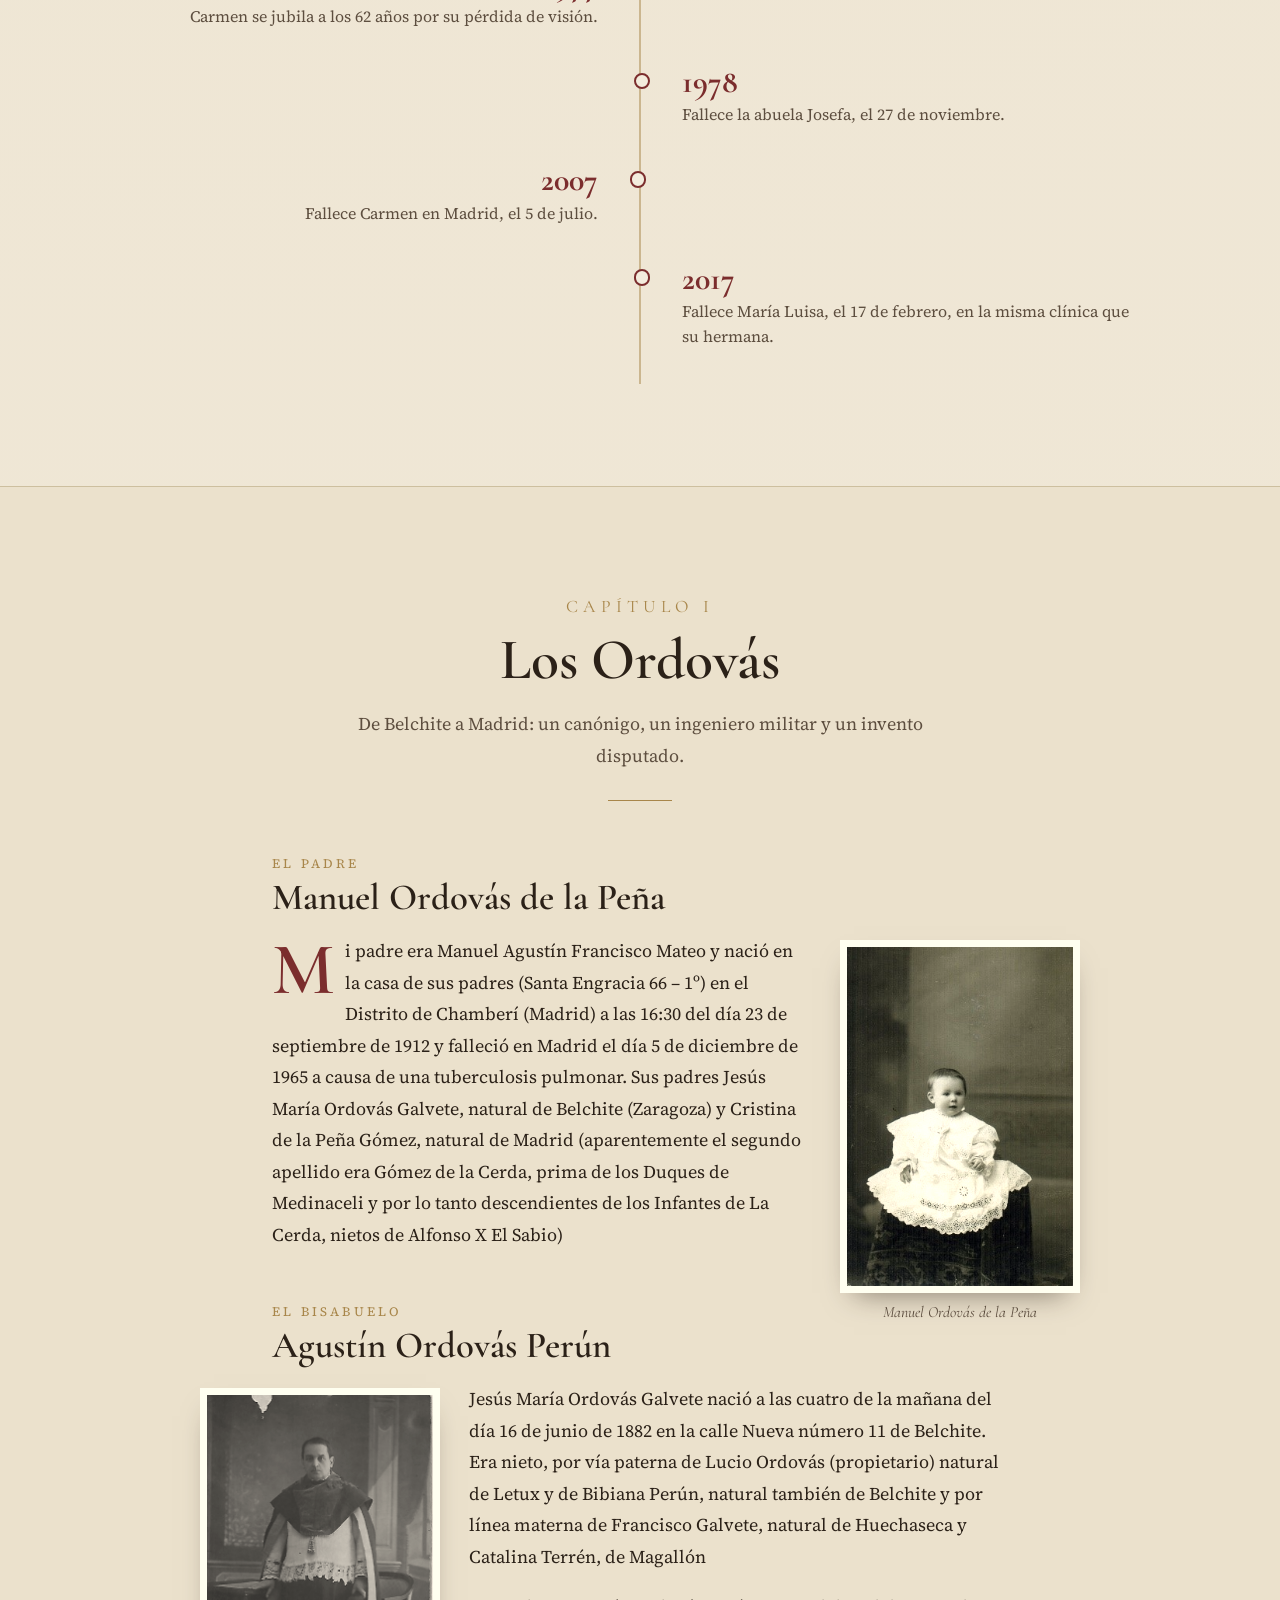
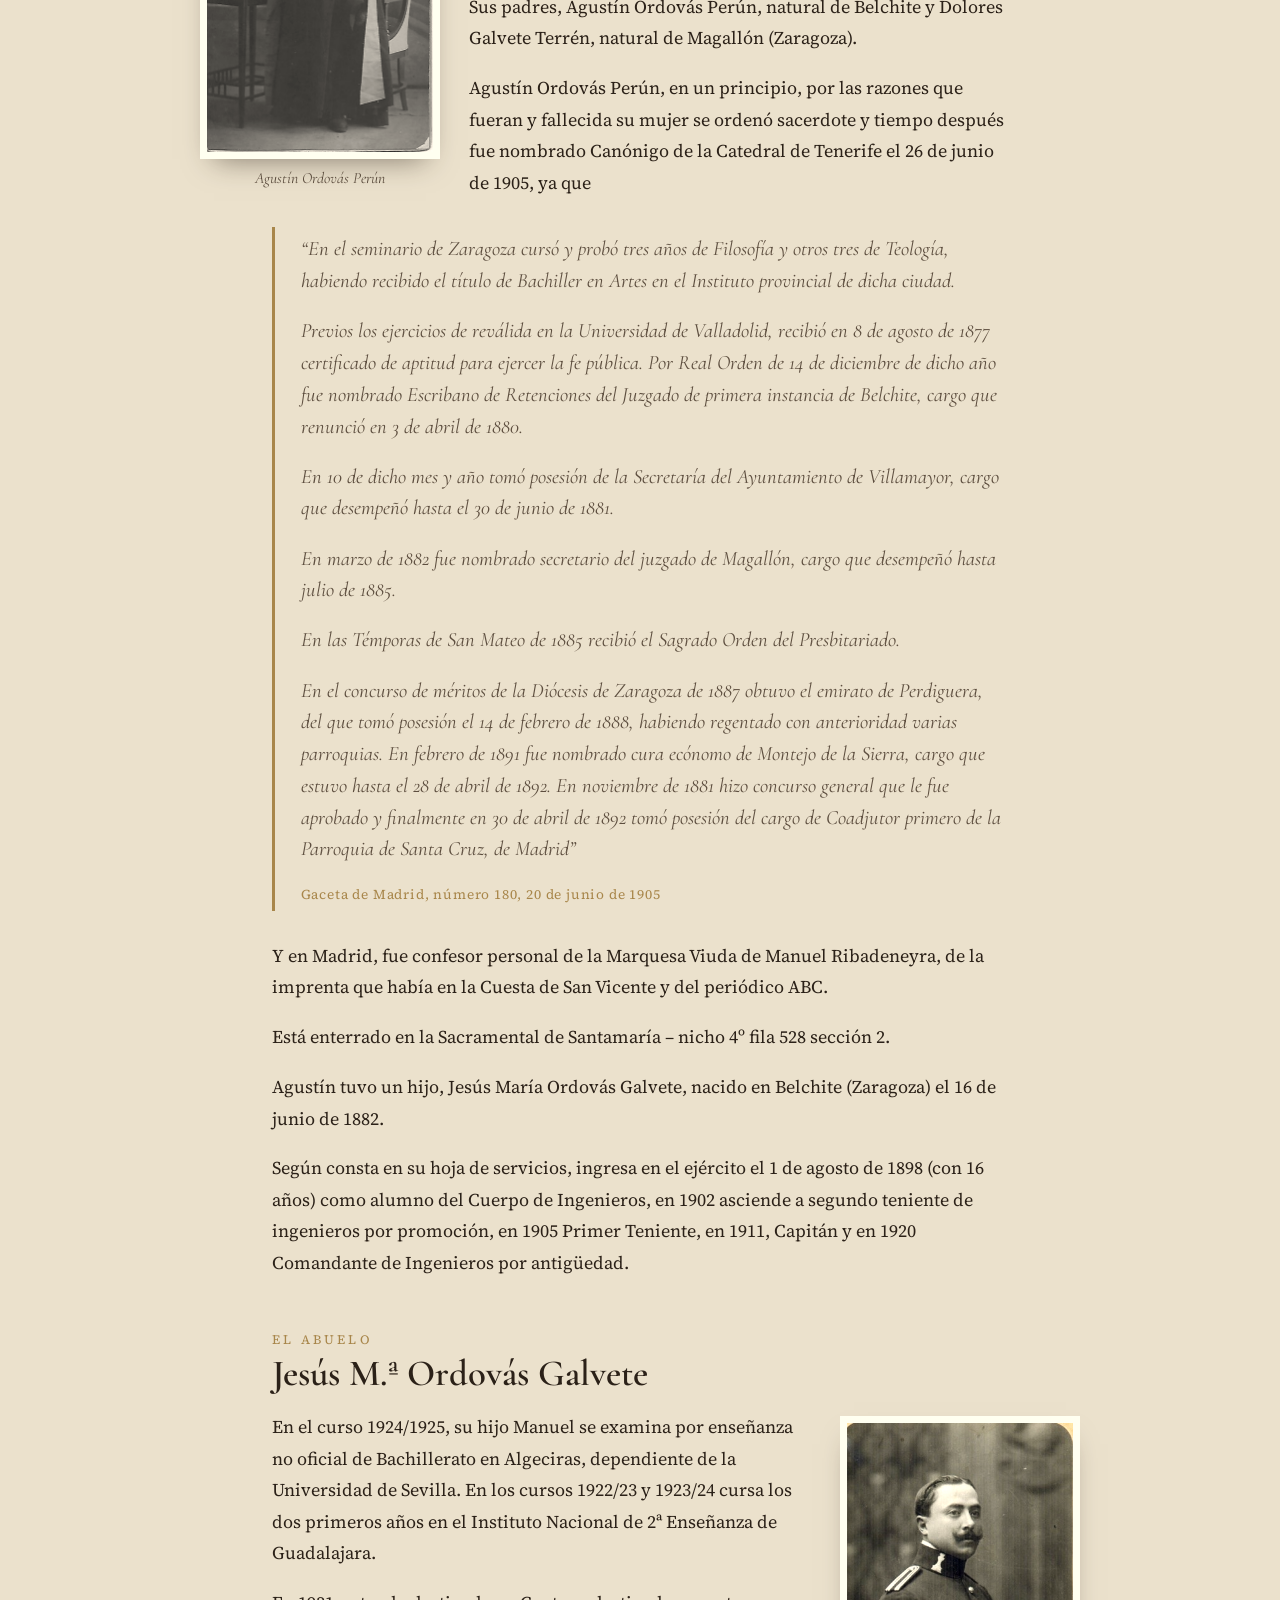
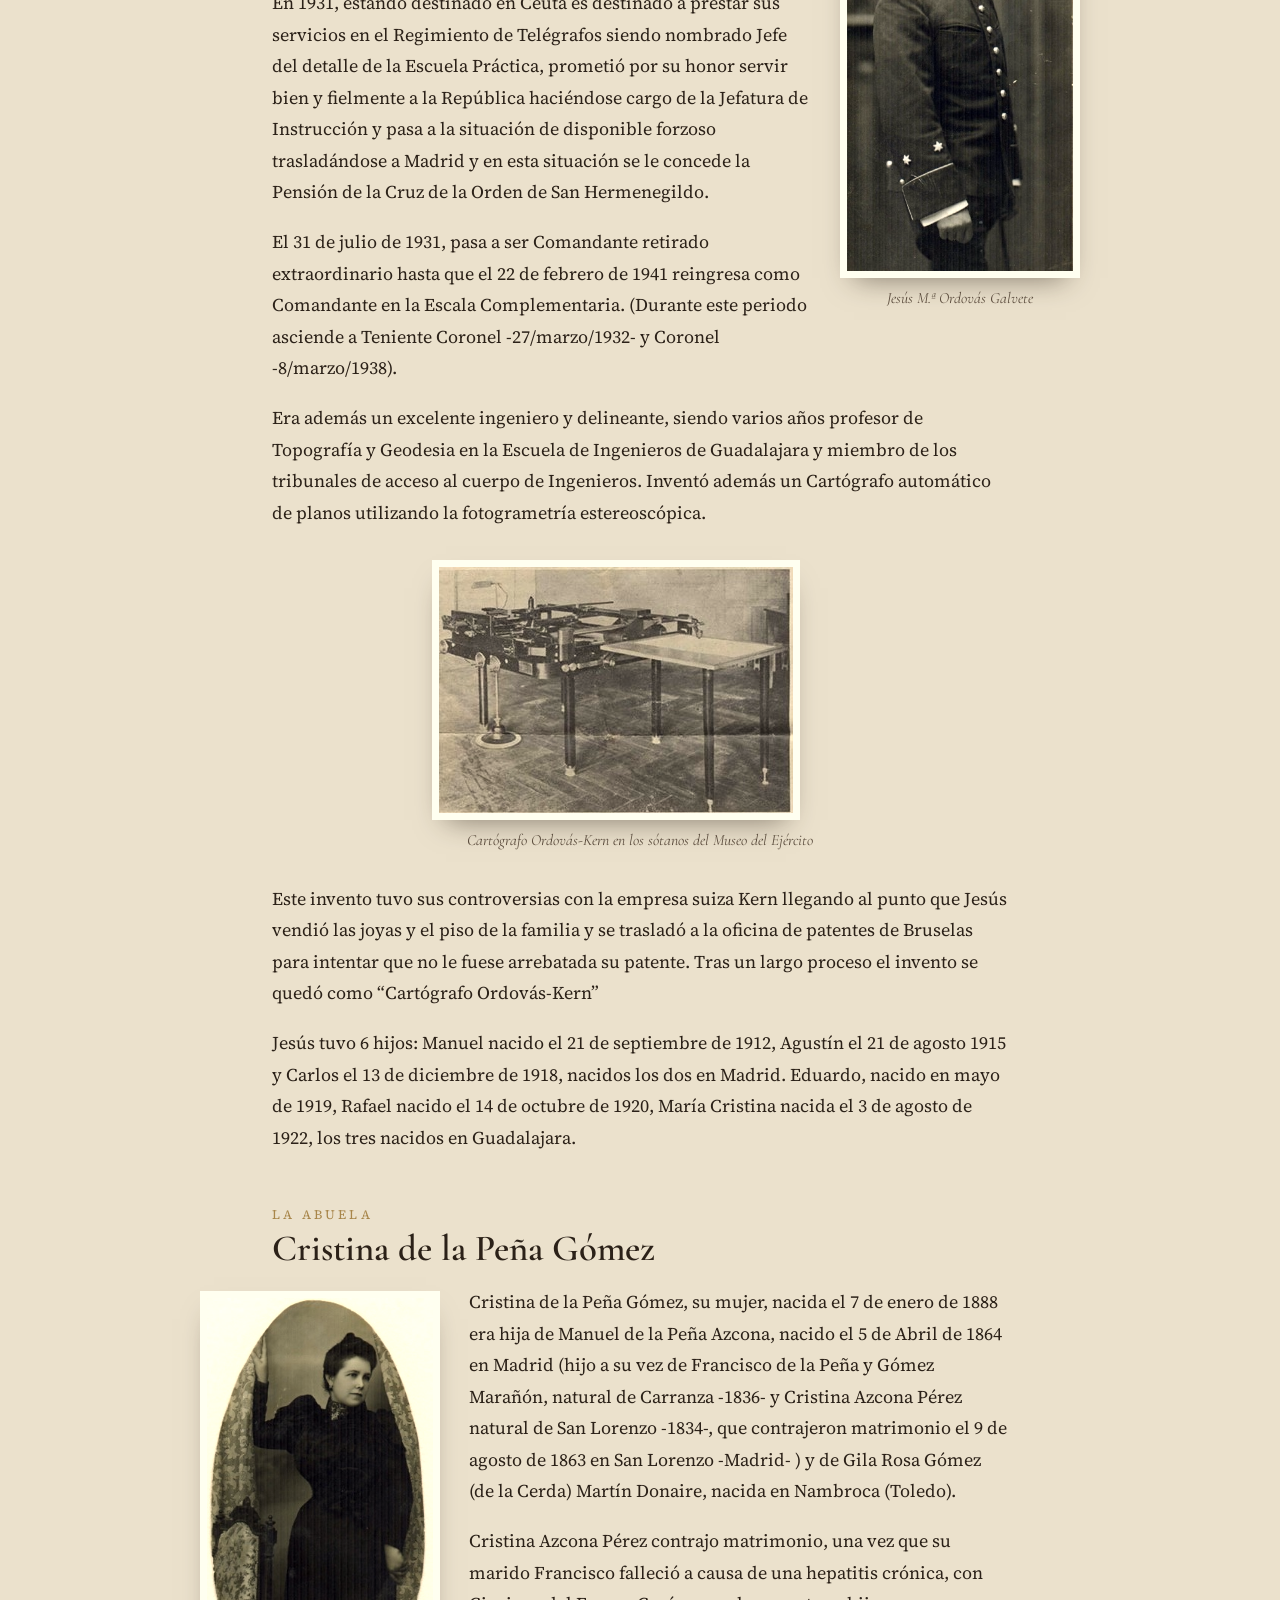
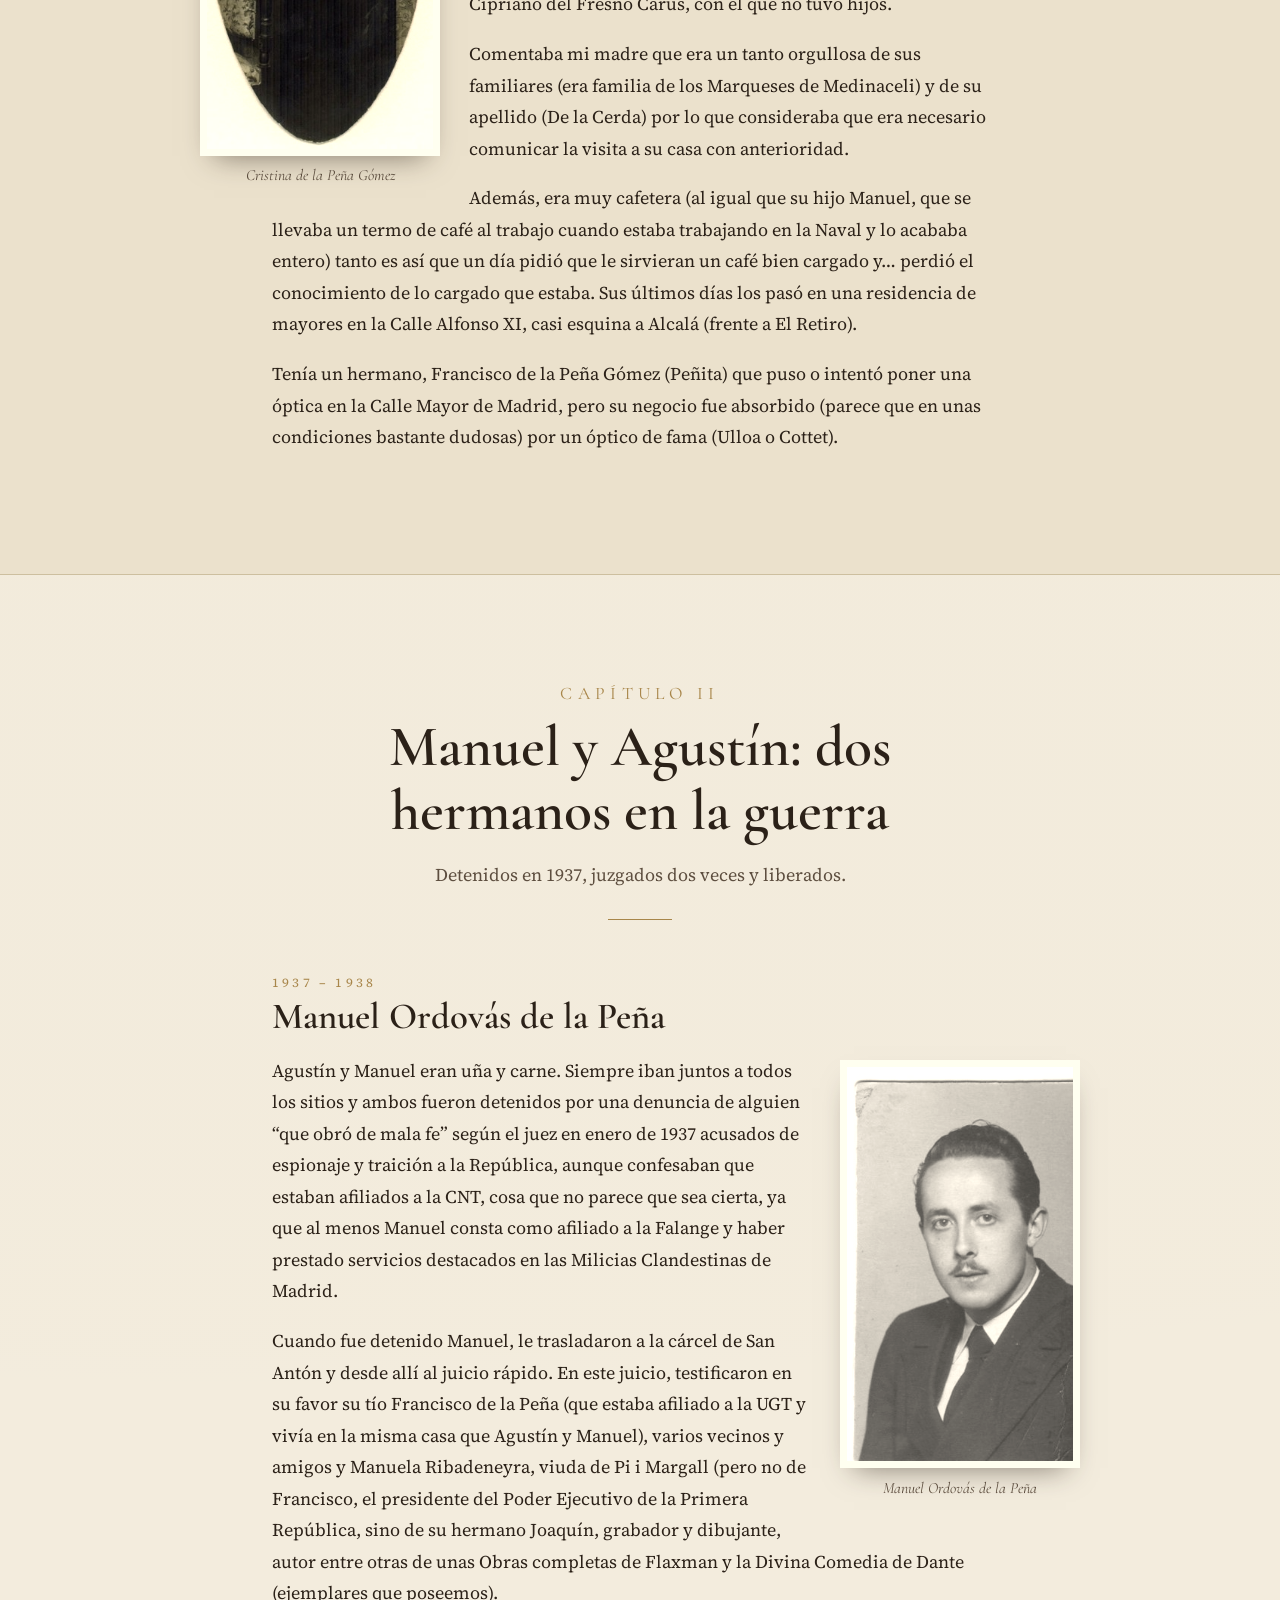
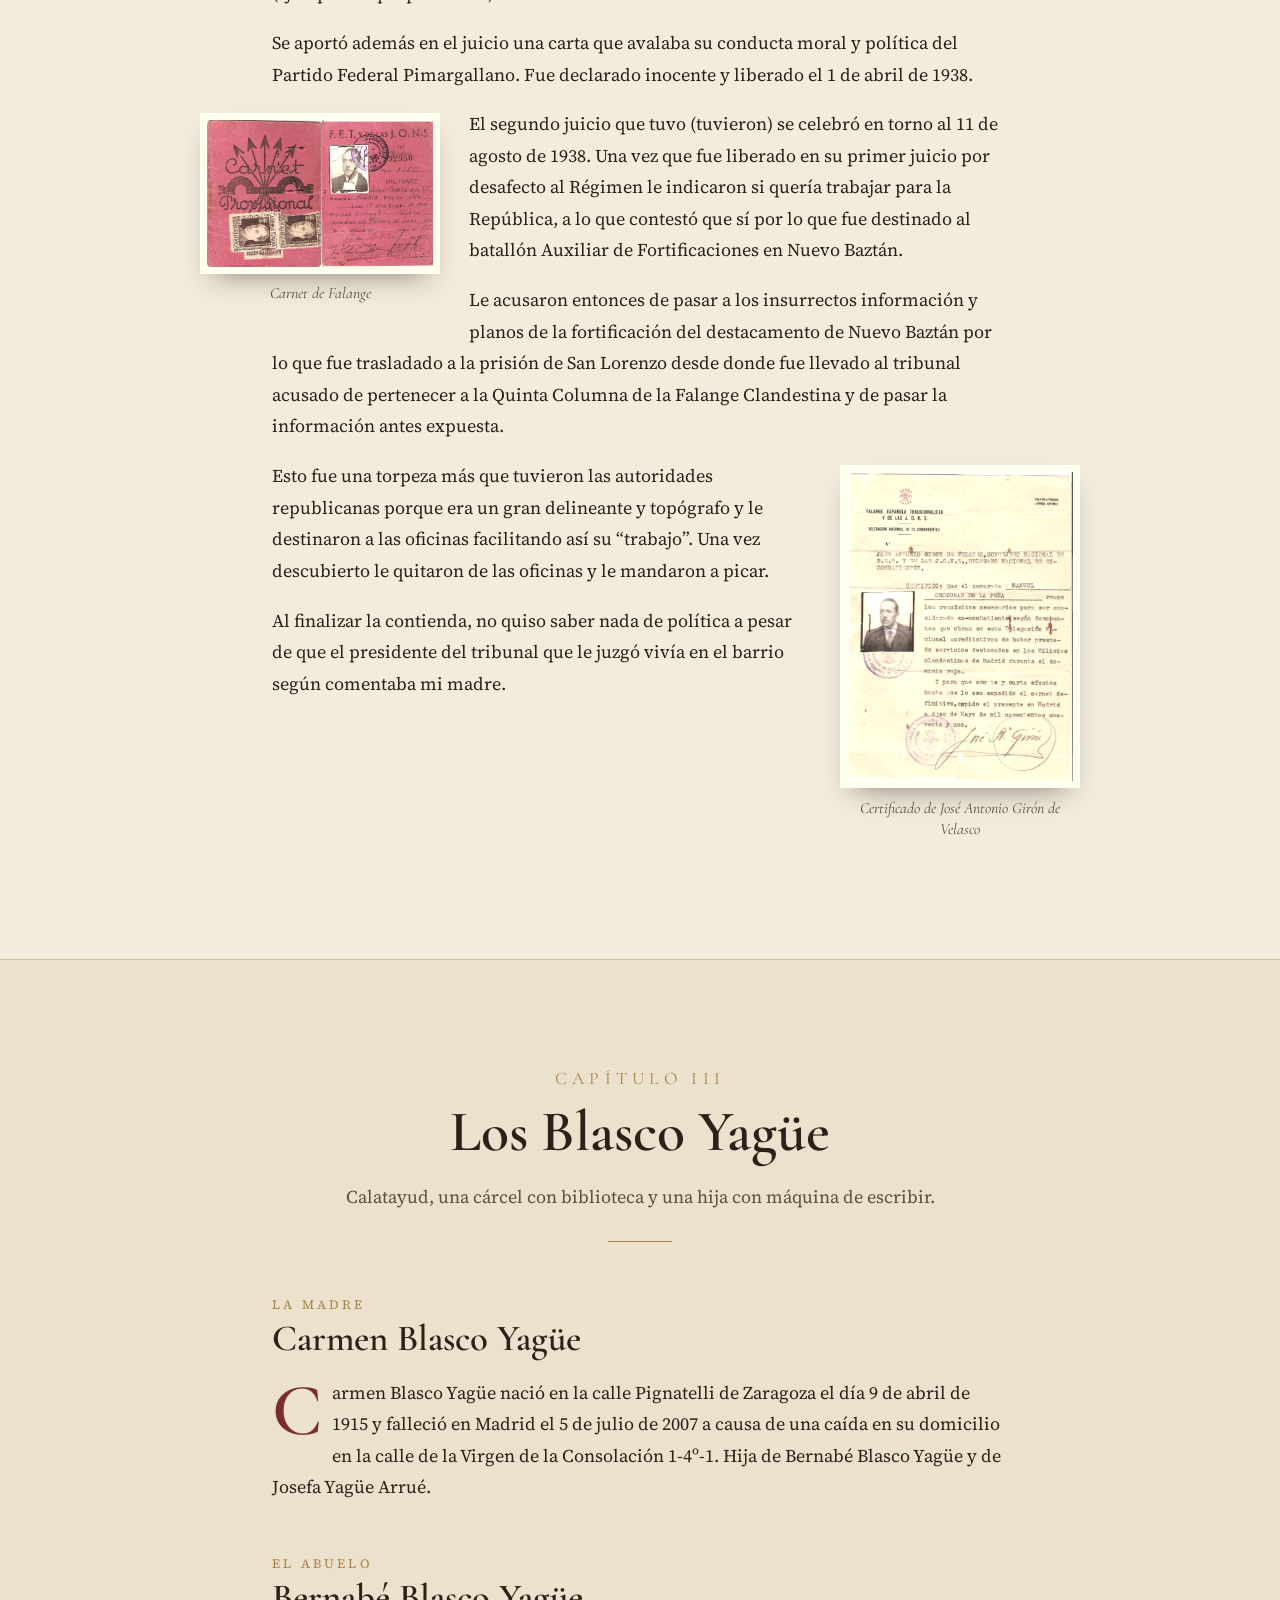
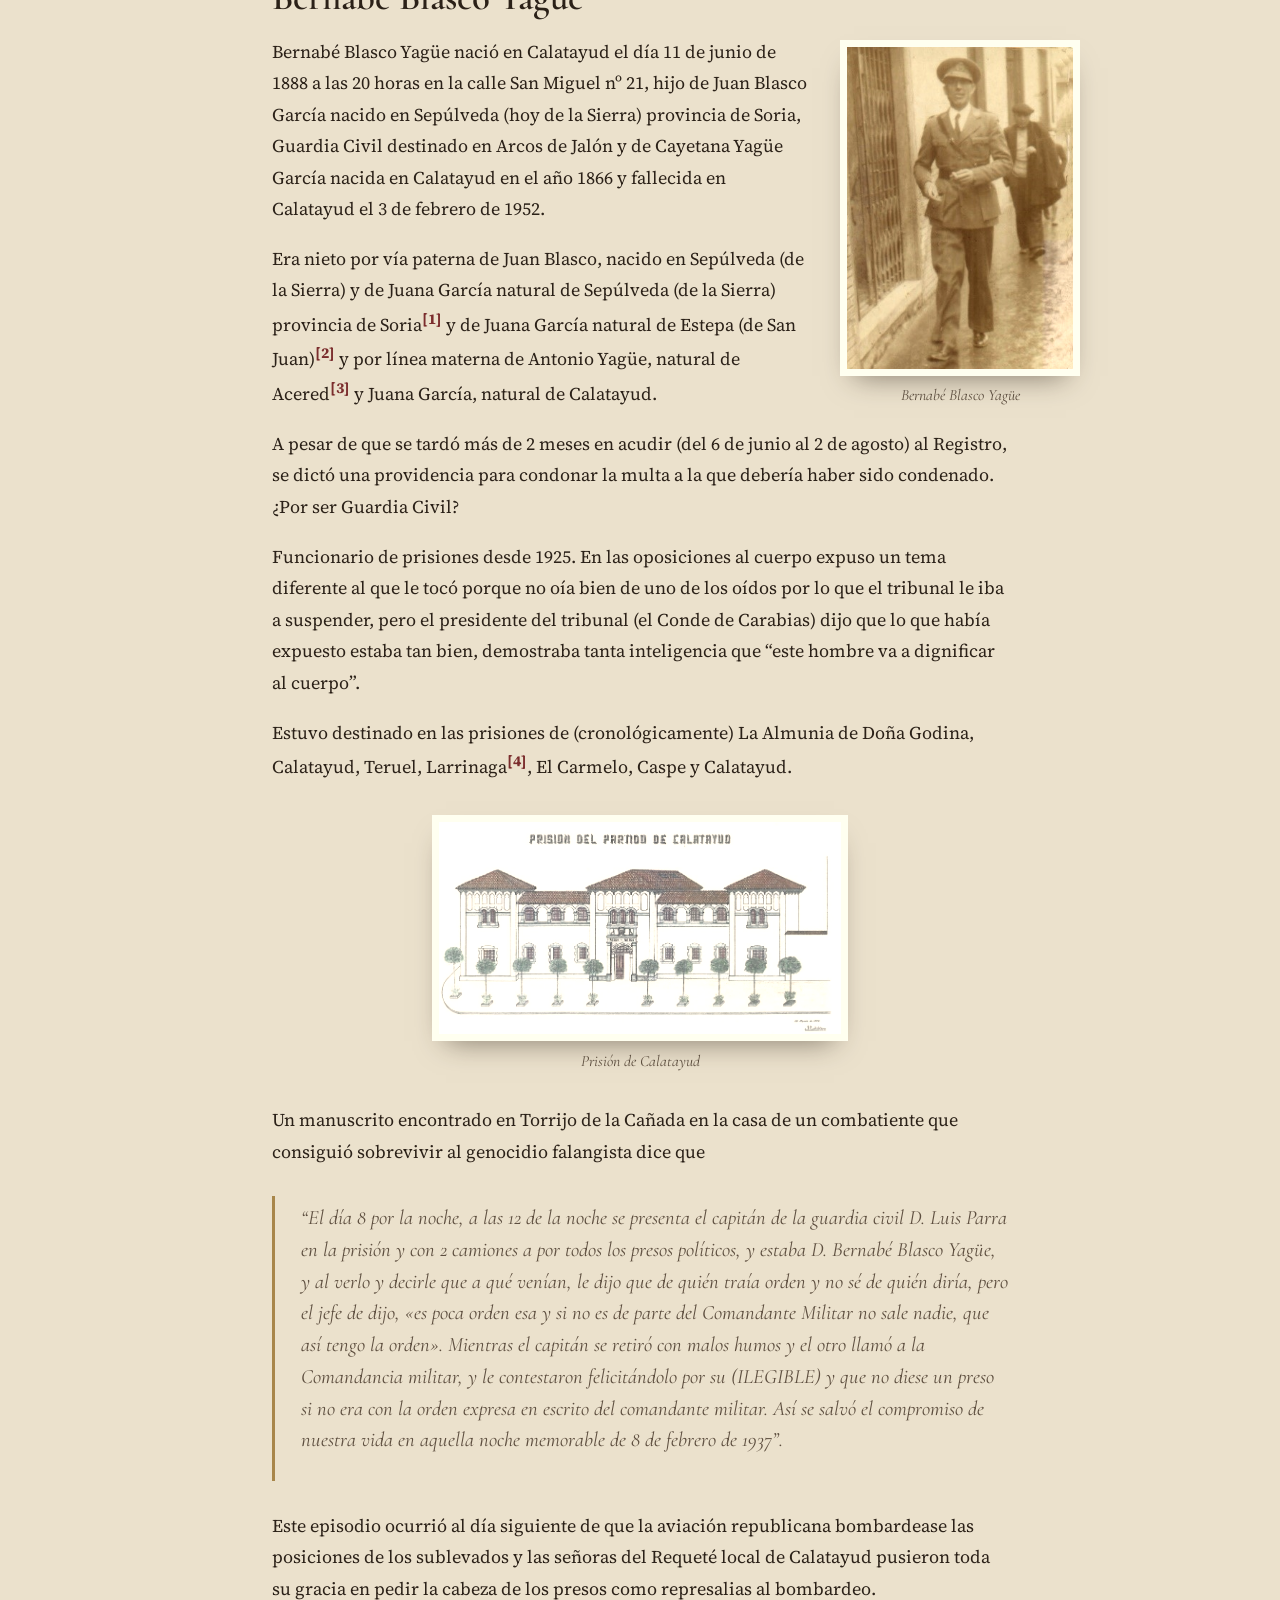
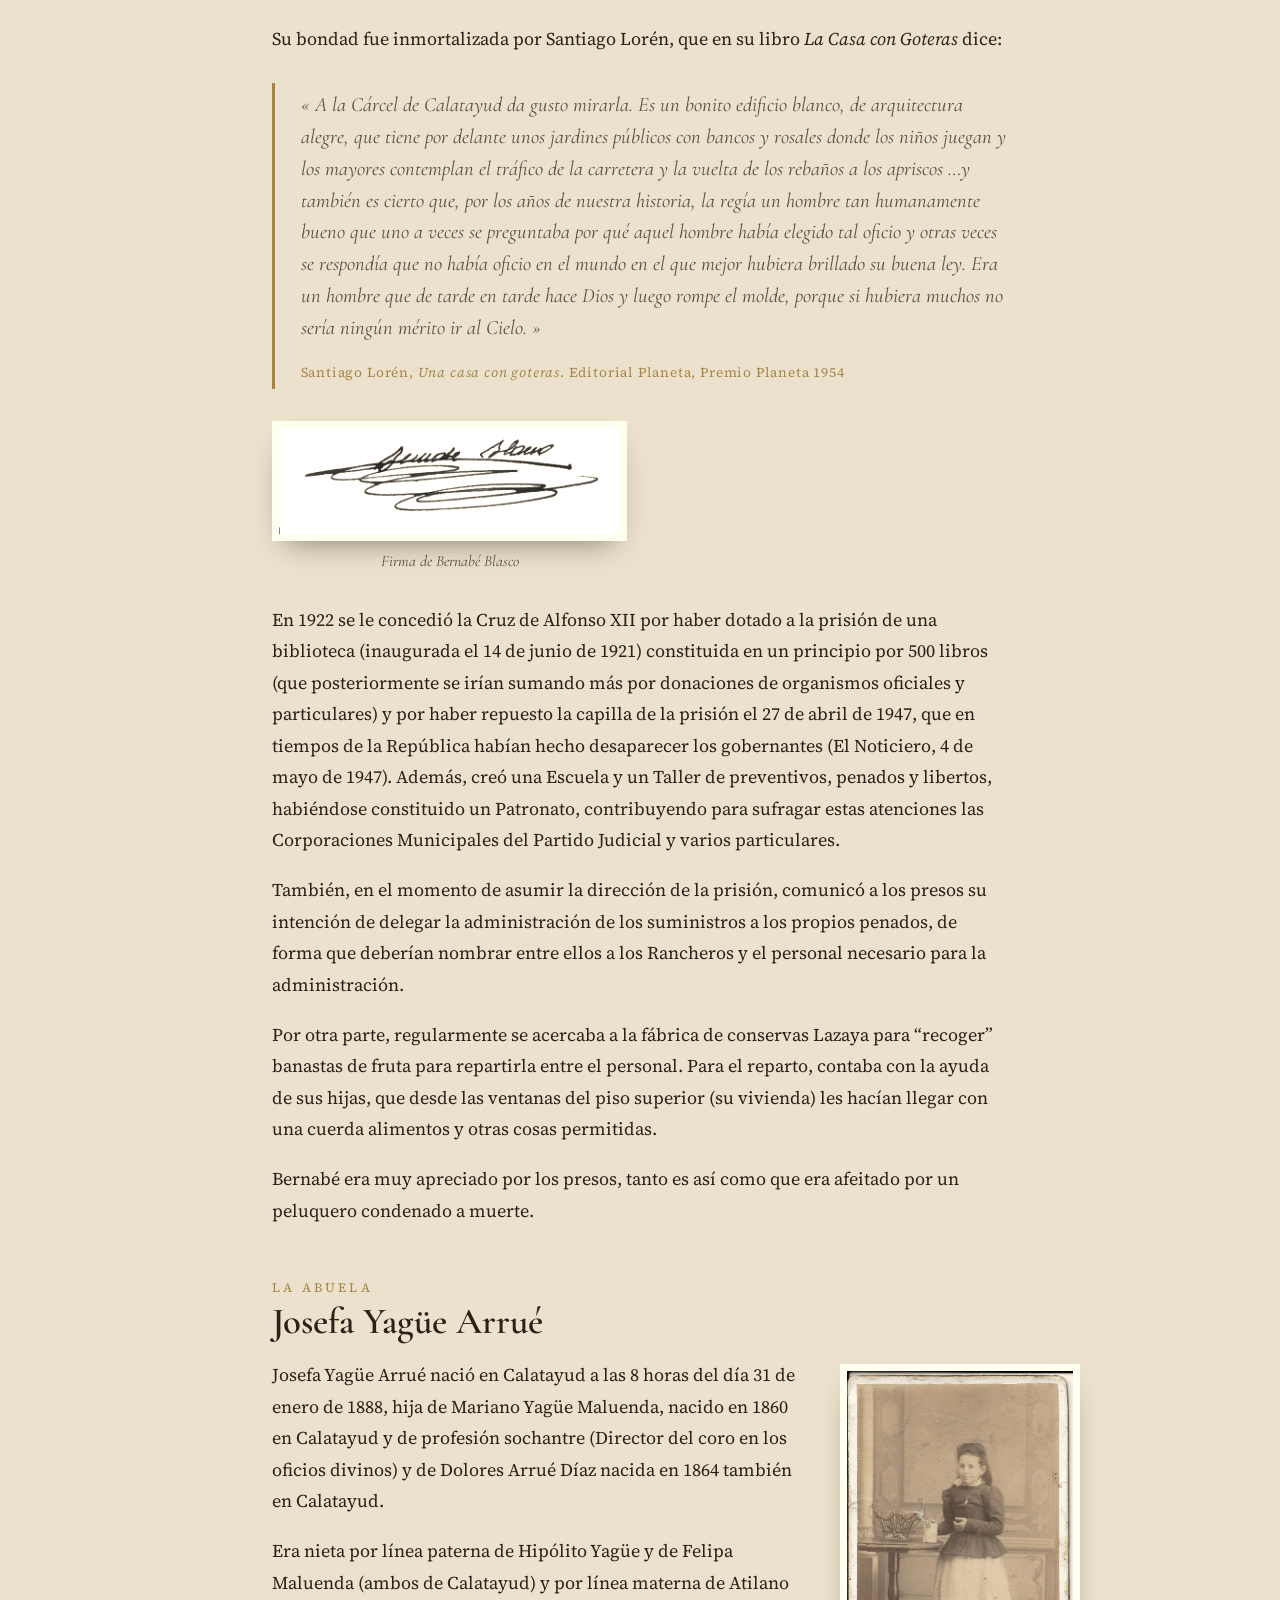
==== commit 0077dda7: "Añade fotos de Carmen y Manuel, ajusta árbol y titulares" ====
--- a/index.html
+++ b/index.html
@@ -349,6 +349,11 @@
     <p>Ya en Madrid, conoció a Manolo en un té en el Hotel Palace cuando un primo suyo fue a sacarla a bailar.</p>
     <p>Manuel entra a trabajar en la Factoría Nacional Bazán de Construcciones Militares en la Sección de Obras Civiles e Hidráulicas en El Ferrol (entonces del Caudillo) y contraen matrimonio el 22 de junio de 1942.</p>
     <p>En esta época (1942) Manuel vive en la calle General Álvarez de Castro 15 y Carmen en la calle Leganitos 48. Contraen matrimonio el día 22 de junio de 1942 y trasladan el domicilio a la calle Montera 47-7º en un hostal (en la actualidad es el Hostal Go Inn Madrid).</p>
+    <div class="trio">
+      <figure class="foto reveal"><img src="img/Manuel-y-Carmen-junto-al-estanque.jpg" alt="Carmen y Manuel conversando junto a un estanque"><figcaption>Carmen y Manuel conversando junto a un estanque</figcaption></figure>
+      <figure class="foto reveal"><img src="img/Manuel-y-Carmen-junto-a-la-fuente.jpg" alt="Manuel y Carmen junto a una fuente de piedra"><figcaption>Manuel y Carmen junto a una fuente de piedra</figcaption></figure>
+      <figure class="foto reveal"><img src="img/Carmen-a-bordo-de-un-barco.jpg" alt="Carmen sentada en la cubierta de un barco"><figcaption>Carmen a bordo de un barco</figcaption></figure>
+    </div>
     <p>Carmen asciende a Auxiliar de Oficinas de 2ª, solicitando el traslado voluntario a El Ferrol, donde nacen sus tres primeros hijos: Eduardo, Rafael y Jesús.</p>
 
     <figure class="foto izq reveal"><img src="img/Libro-de-familia-original-matrimonio.jpg" alt="Libro de familia original"><figcaption>Libro de familia original – matrimonio</figcaption></figure>
@@ -374,6 +379,7 @@
     <figure class="foto ancha reveal"><img src="img/Los-cinco-hermanos-de-mayores.jpg" alt="Los cinco hermanos Ordovás Blasco ya mayores"><figcaption>Los cinco hermanos, ya mayores, en la boda de Jorge (hijo de Rafael) y Gema, el 24 de julio de 2004</figcaption></figure>
     <p>Pese a las adversidades, la familia sigue adelante y Carmen se empieza a resentir de su enfermedad (retinosis pigmentaria) y va perdiendo poco a poco la visión hasta que ya se jubila debido a esta circunstancia el 9 de abril de 1977 a los 62 años.</p>
     <p>La jubilación, junto con su creciente ceguera los lleva bastante bien, habida cuenta de que se entretiene con deshacer y hacer jerséis (nos utilizaba a los pequeños para sostener las madejas de lana), coser (nos pedía que enhebrásemos las agujas) … pero sobre todo la bolsa. Compra y vende acciones obteniendo en ocasiones suculentos beneficios que repartía periódicamente entre todos los hijos a partes iguales. Tanto es así que, pocos días antes de morir recibió del BBVA un diploma de bróker.</p>
+    <figure class="foto der reveal"><img src="img/Carmen-con-sus-nietos-en-Alcala.jpg" alt="Carmen con sus nietos Arantxa y Jorge en el patio de su casa de Alcalá de Henares"><figcaption>Carmen con sus nietos Arantxa y Jorge en el patio de su casa de Alcalá de Henares, antes de venir a Madrid</figcaption></figure>
     <p>Aprovecha también la jubilación para ayudar a cuidar a sus nietos Jorge y Arantxa a raíz del fallecimiento de su madre M.ª Carmen y el traslado de la familia al barrio desde Alcalá de Henares donde vivían.</p>
     <p>Ya más mayor, pasa unos episodios de una cierta enajenación que se controlan hasta que un día, sufre una caída en casa provocándose un derrame cerebral y, trasladada a la Clínica N.ª Sra. de América fallece a los pocos días. En esta misma clínica fallecerá años después su hermana María Luisa.</p>
   </article>
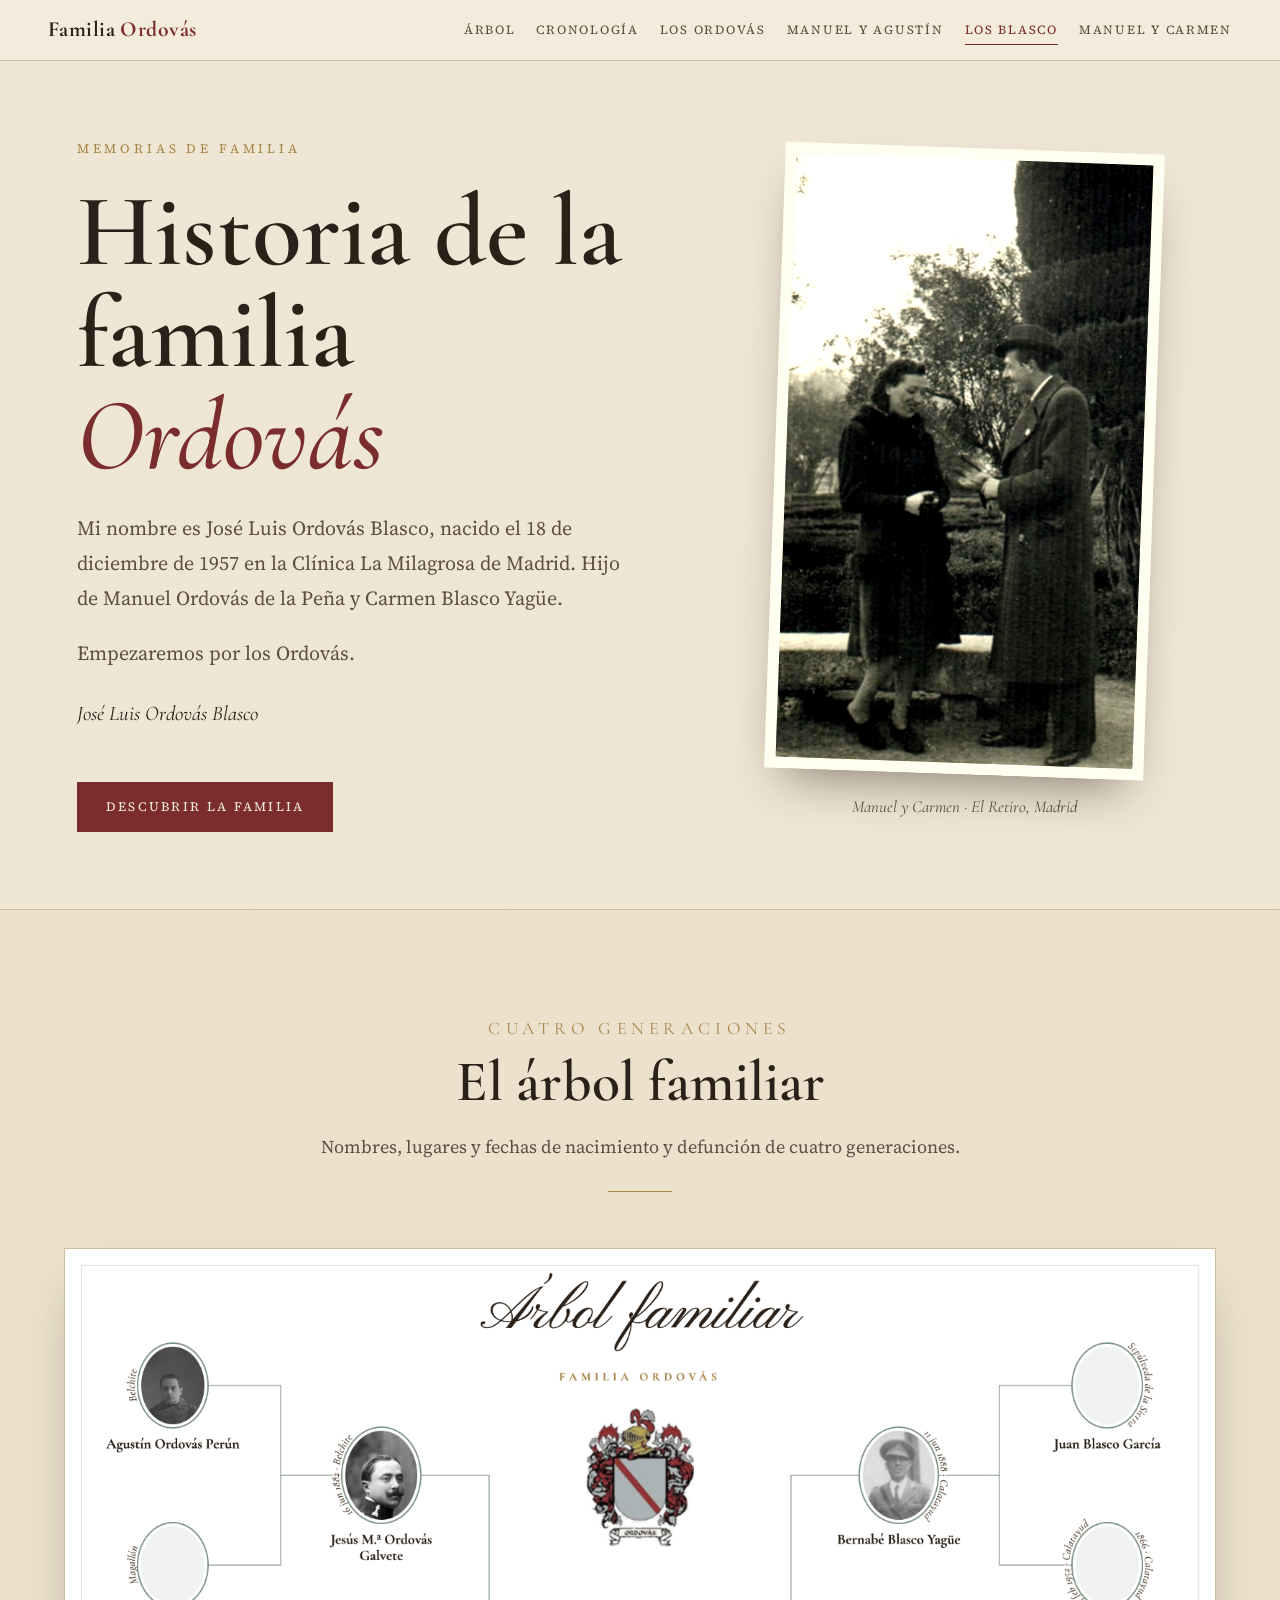
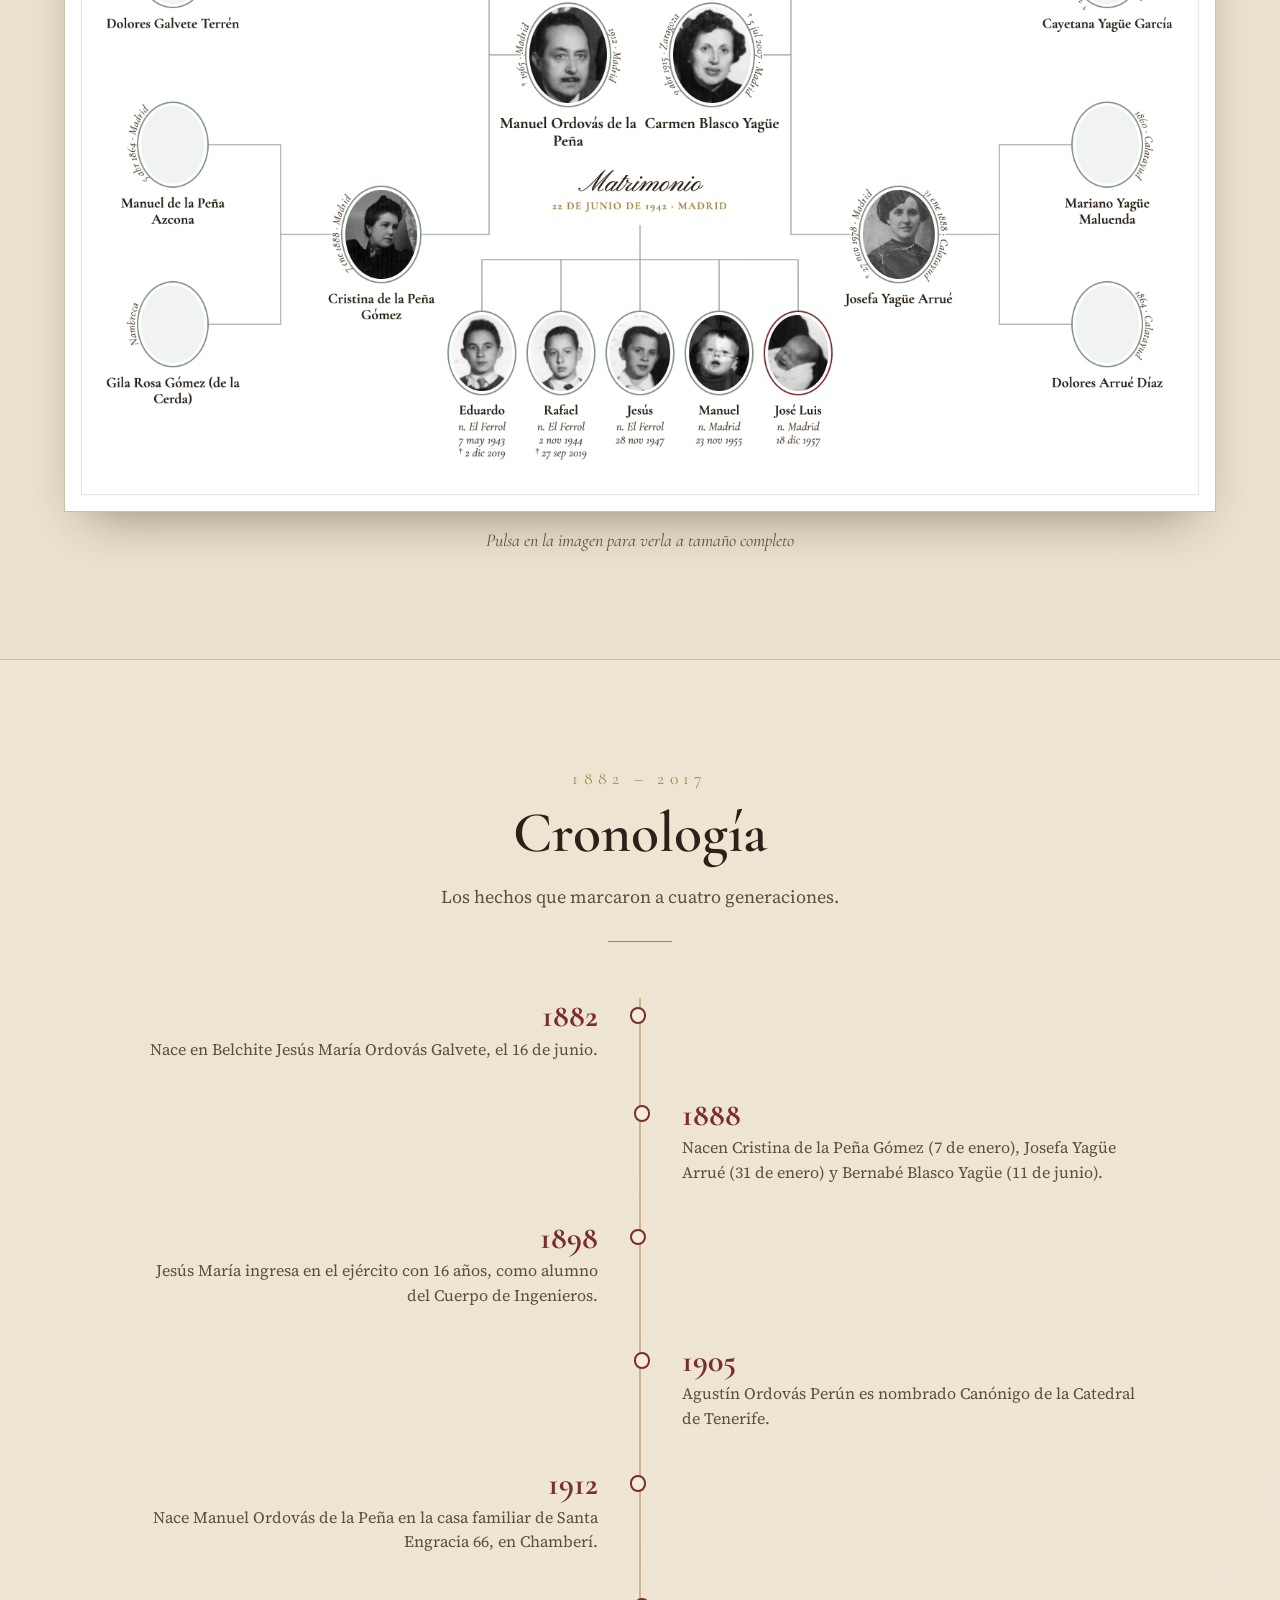
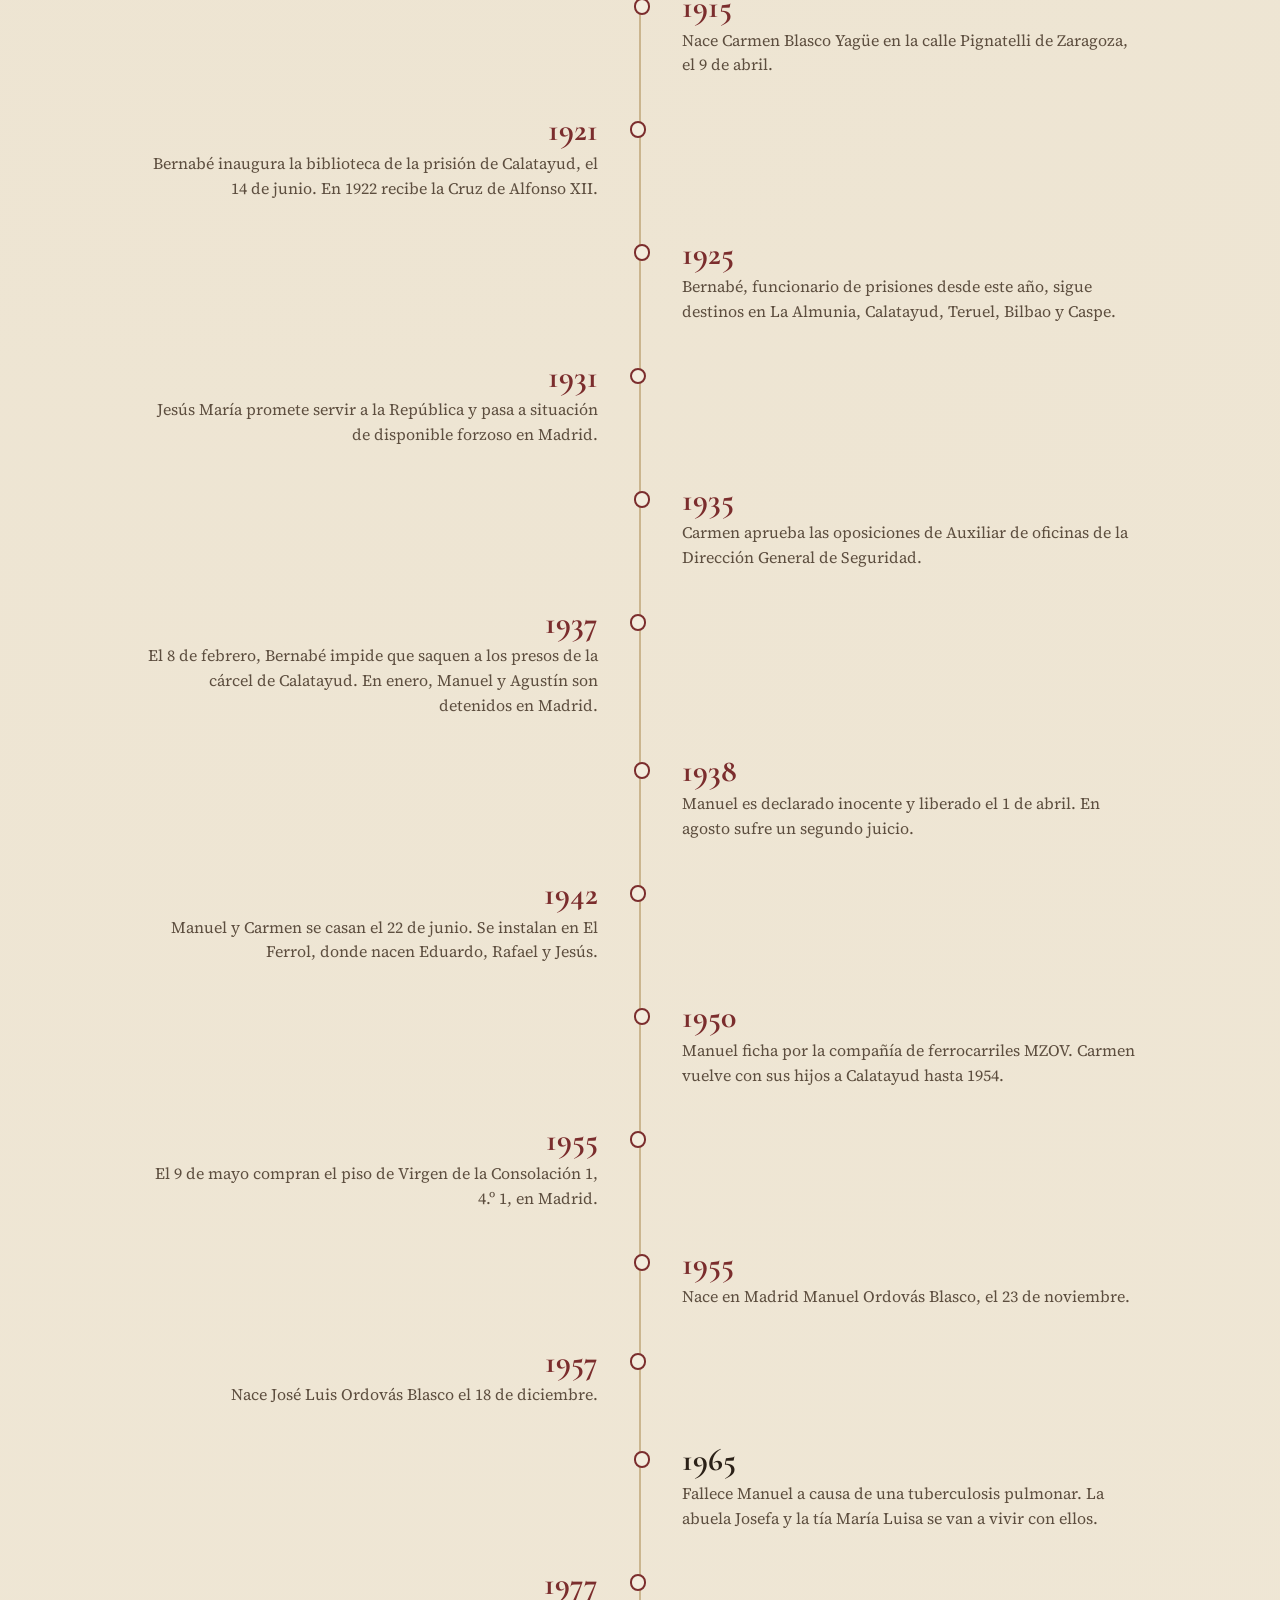
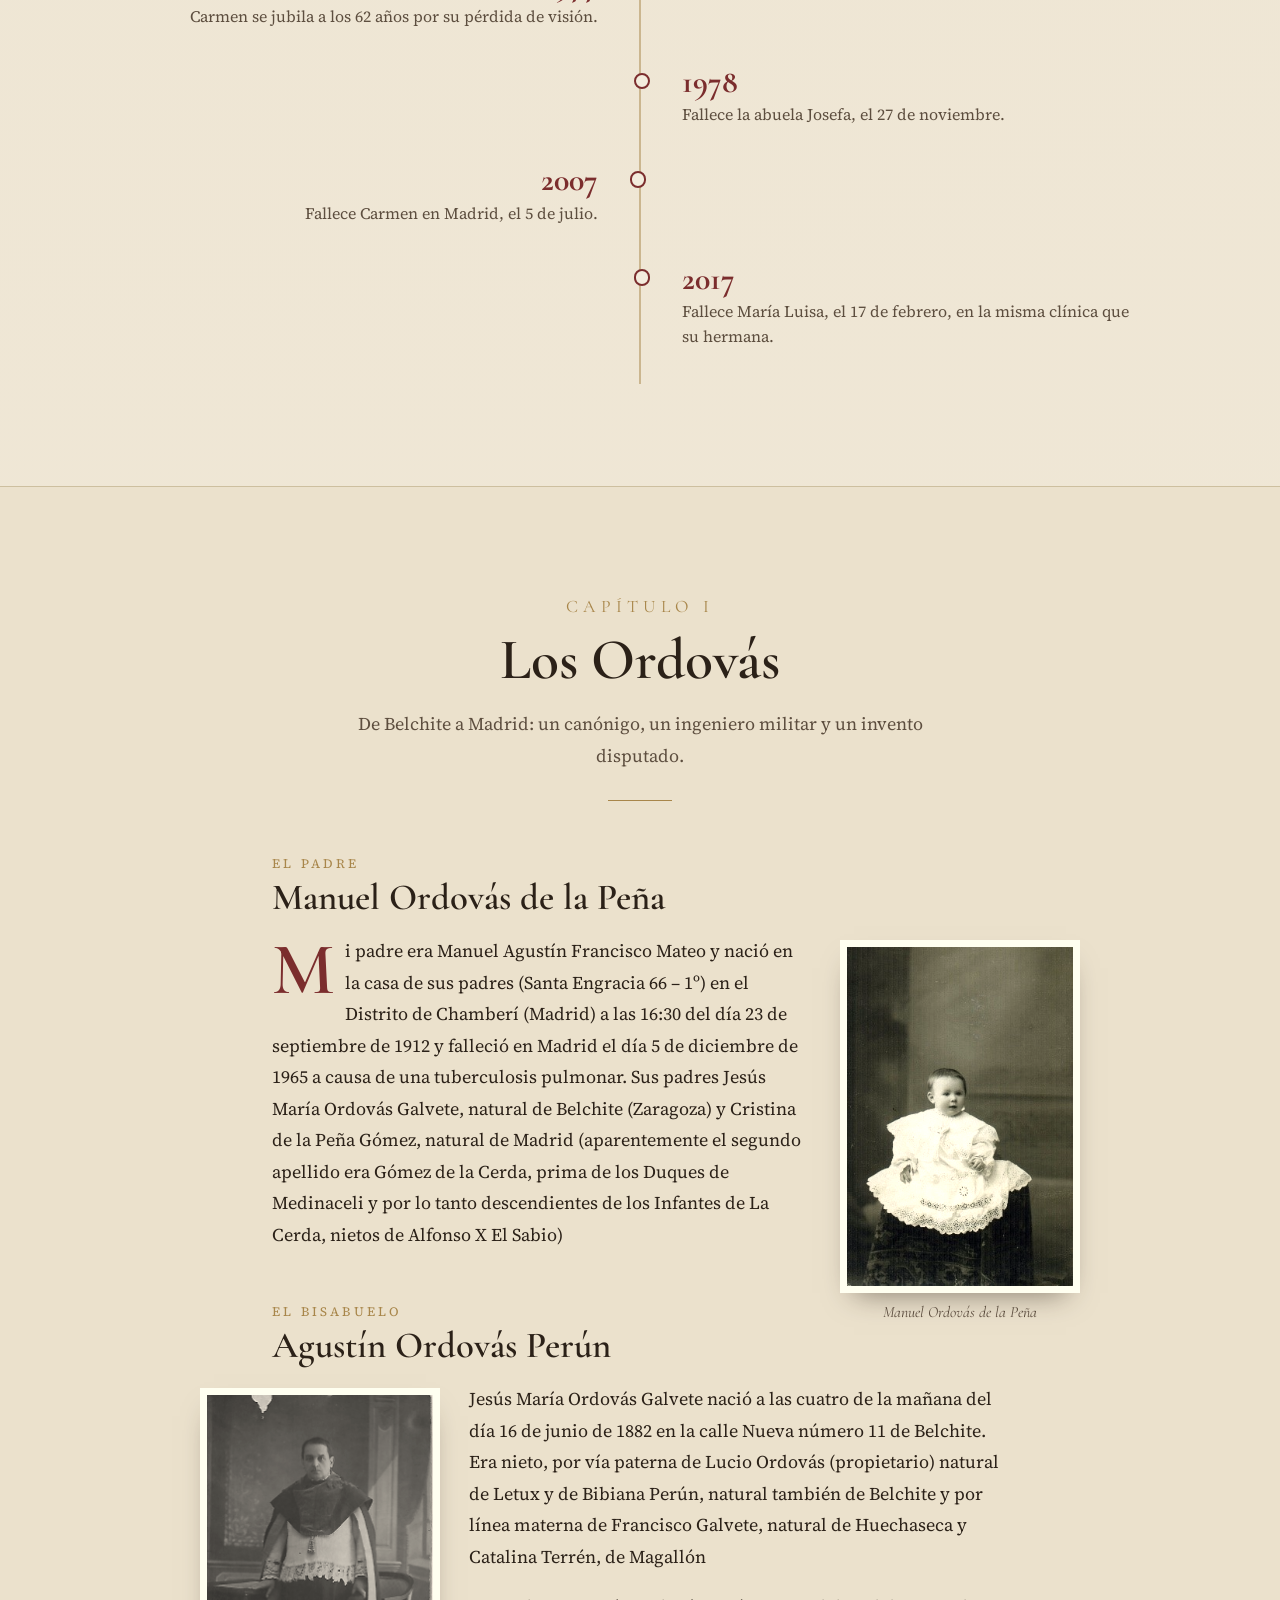
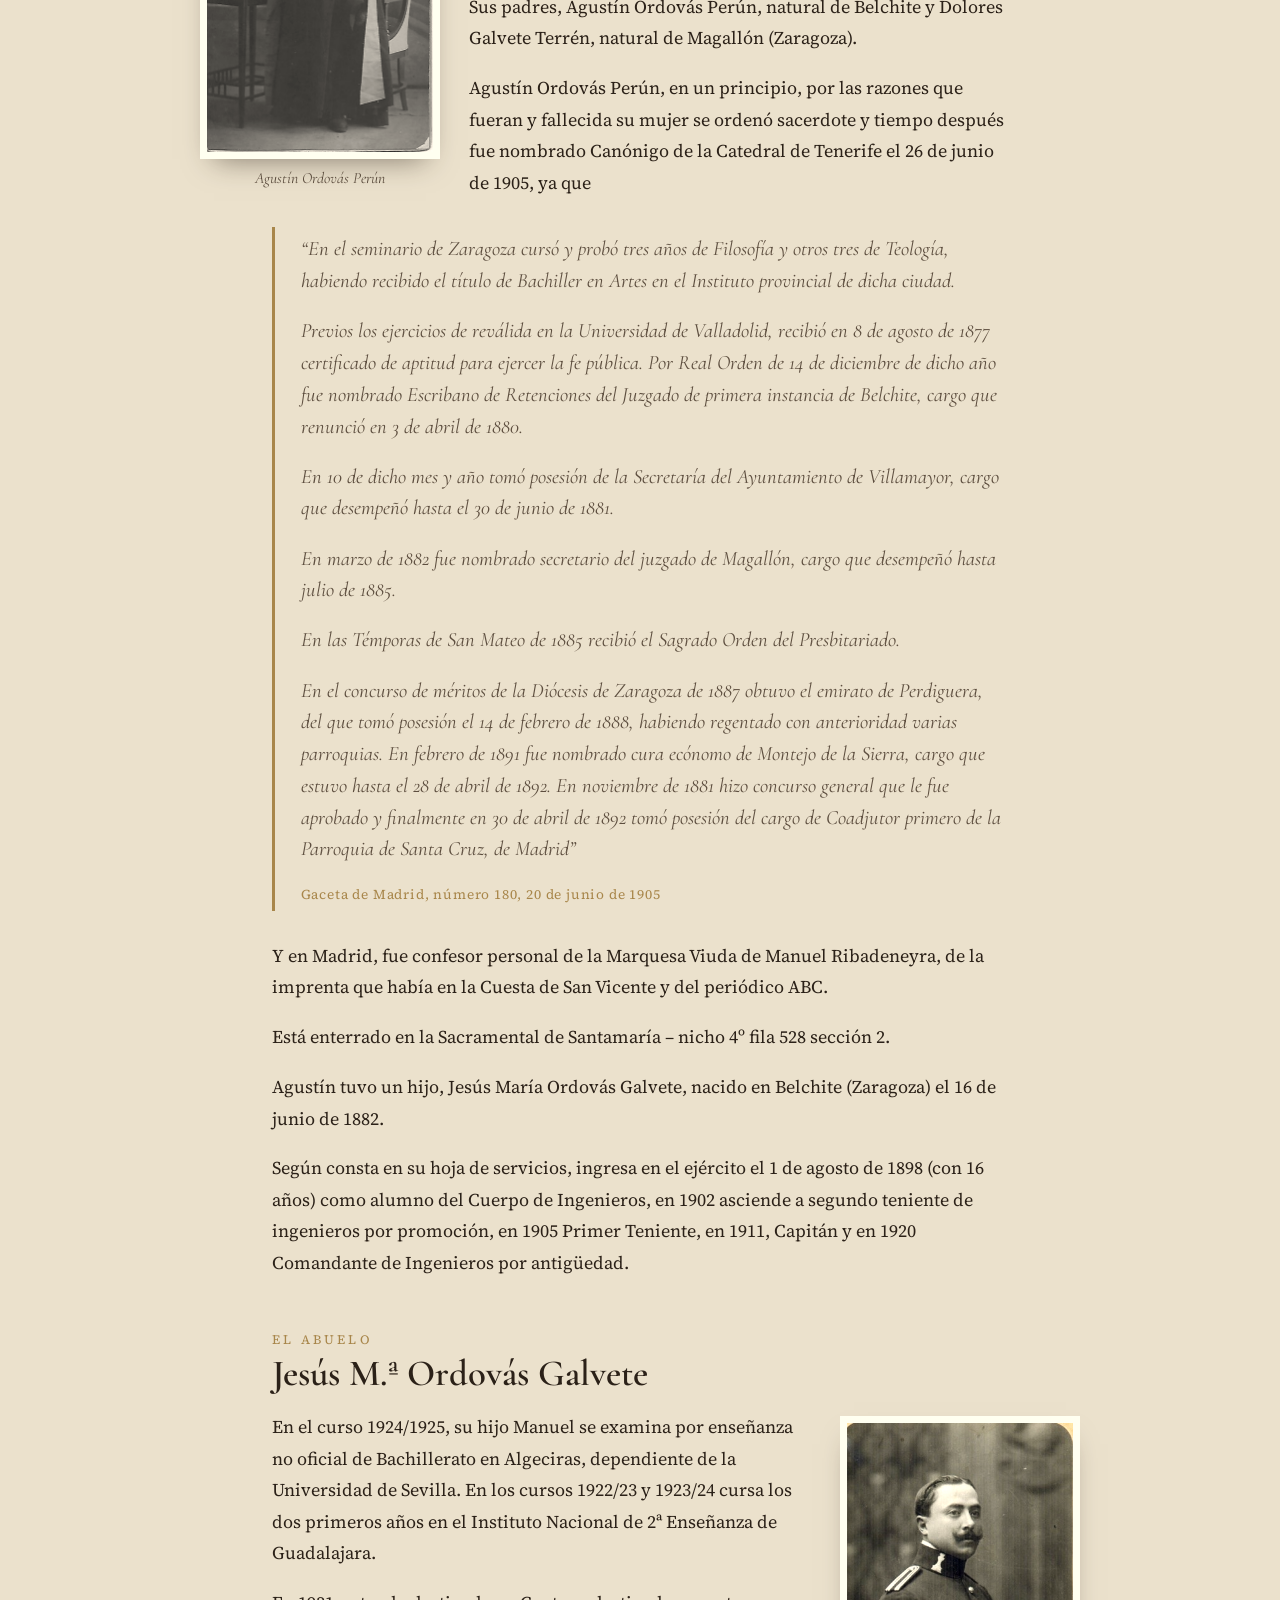
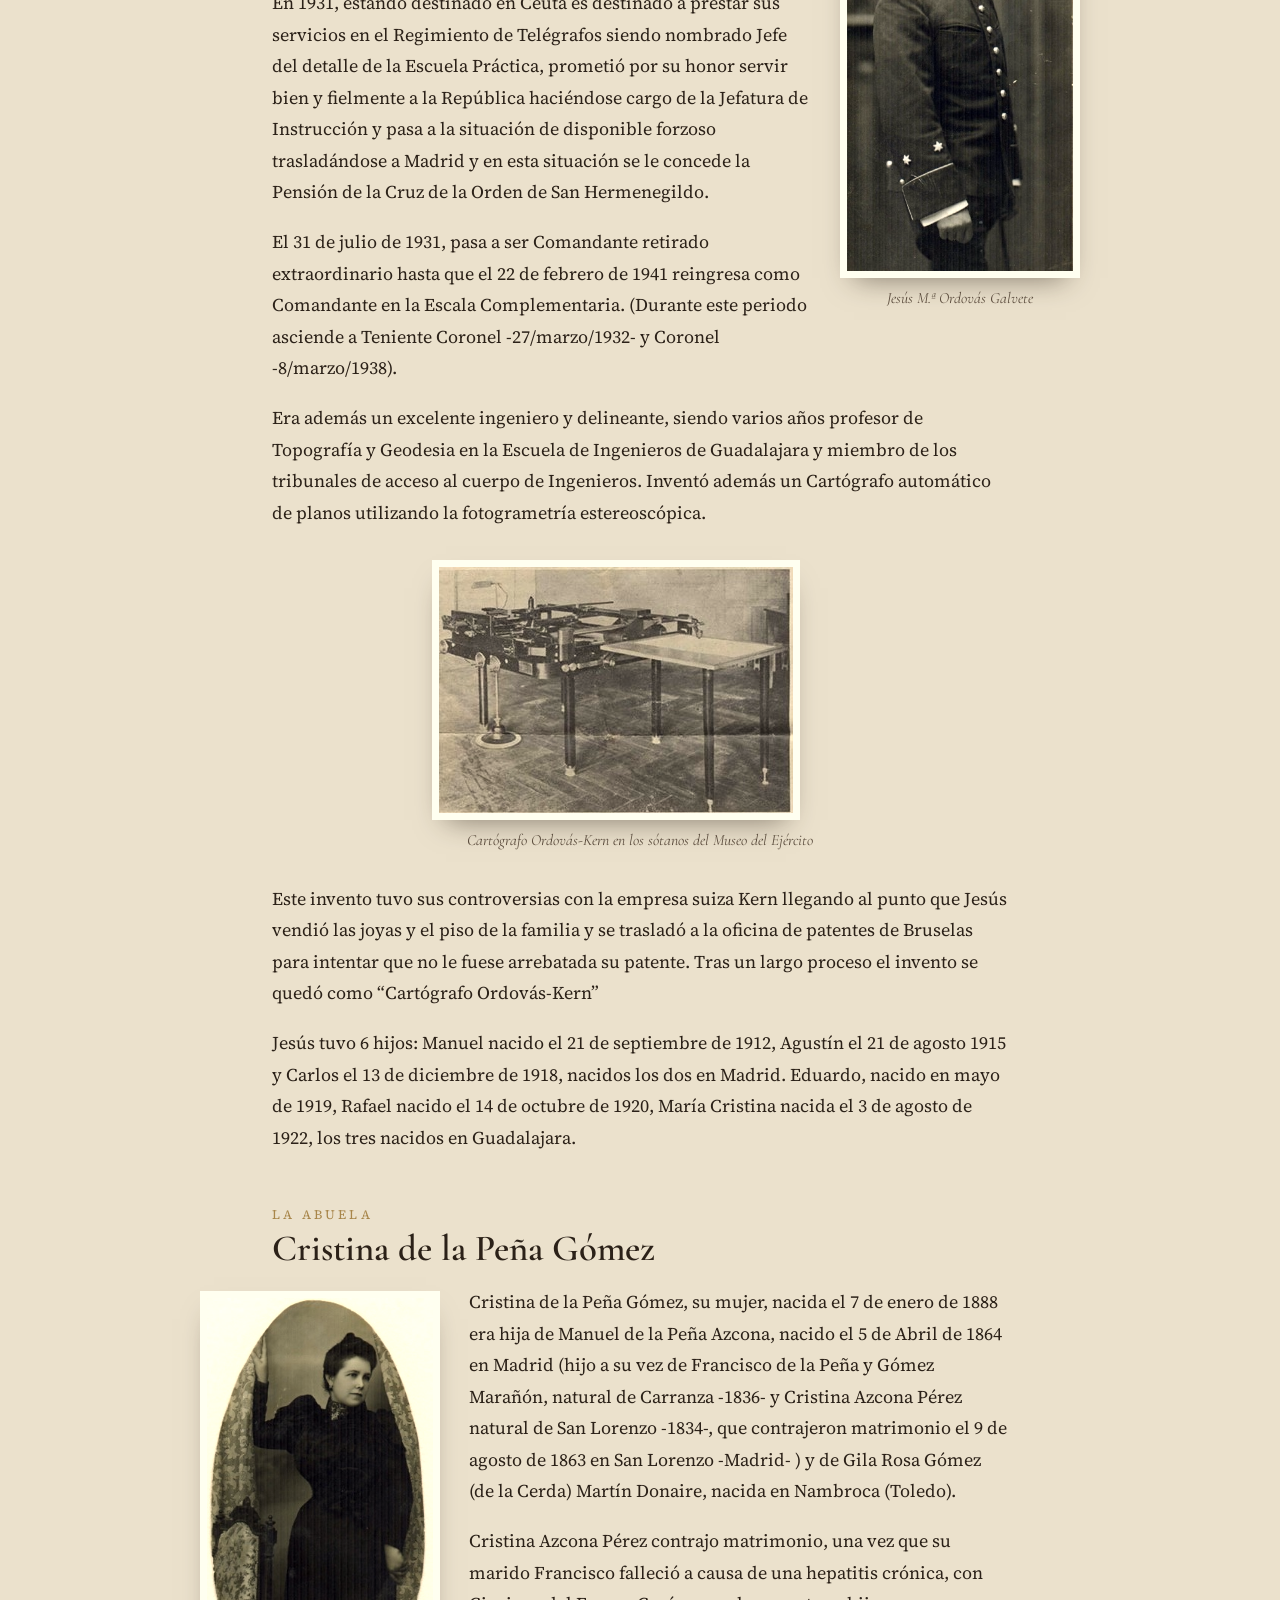
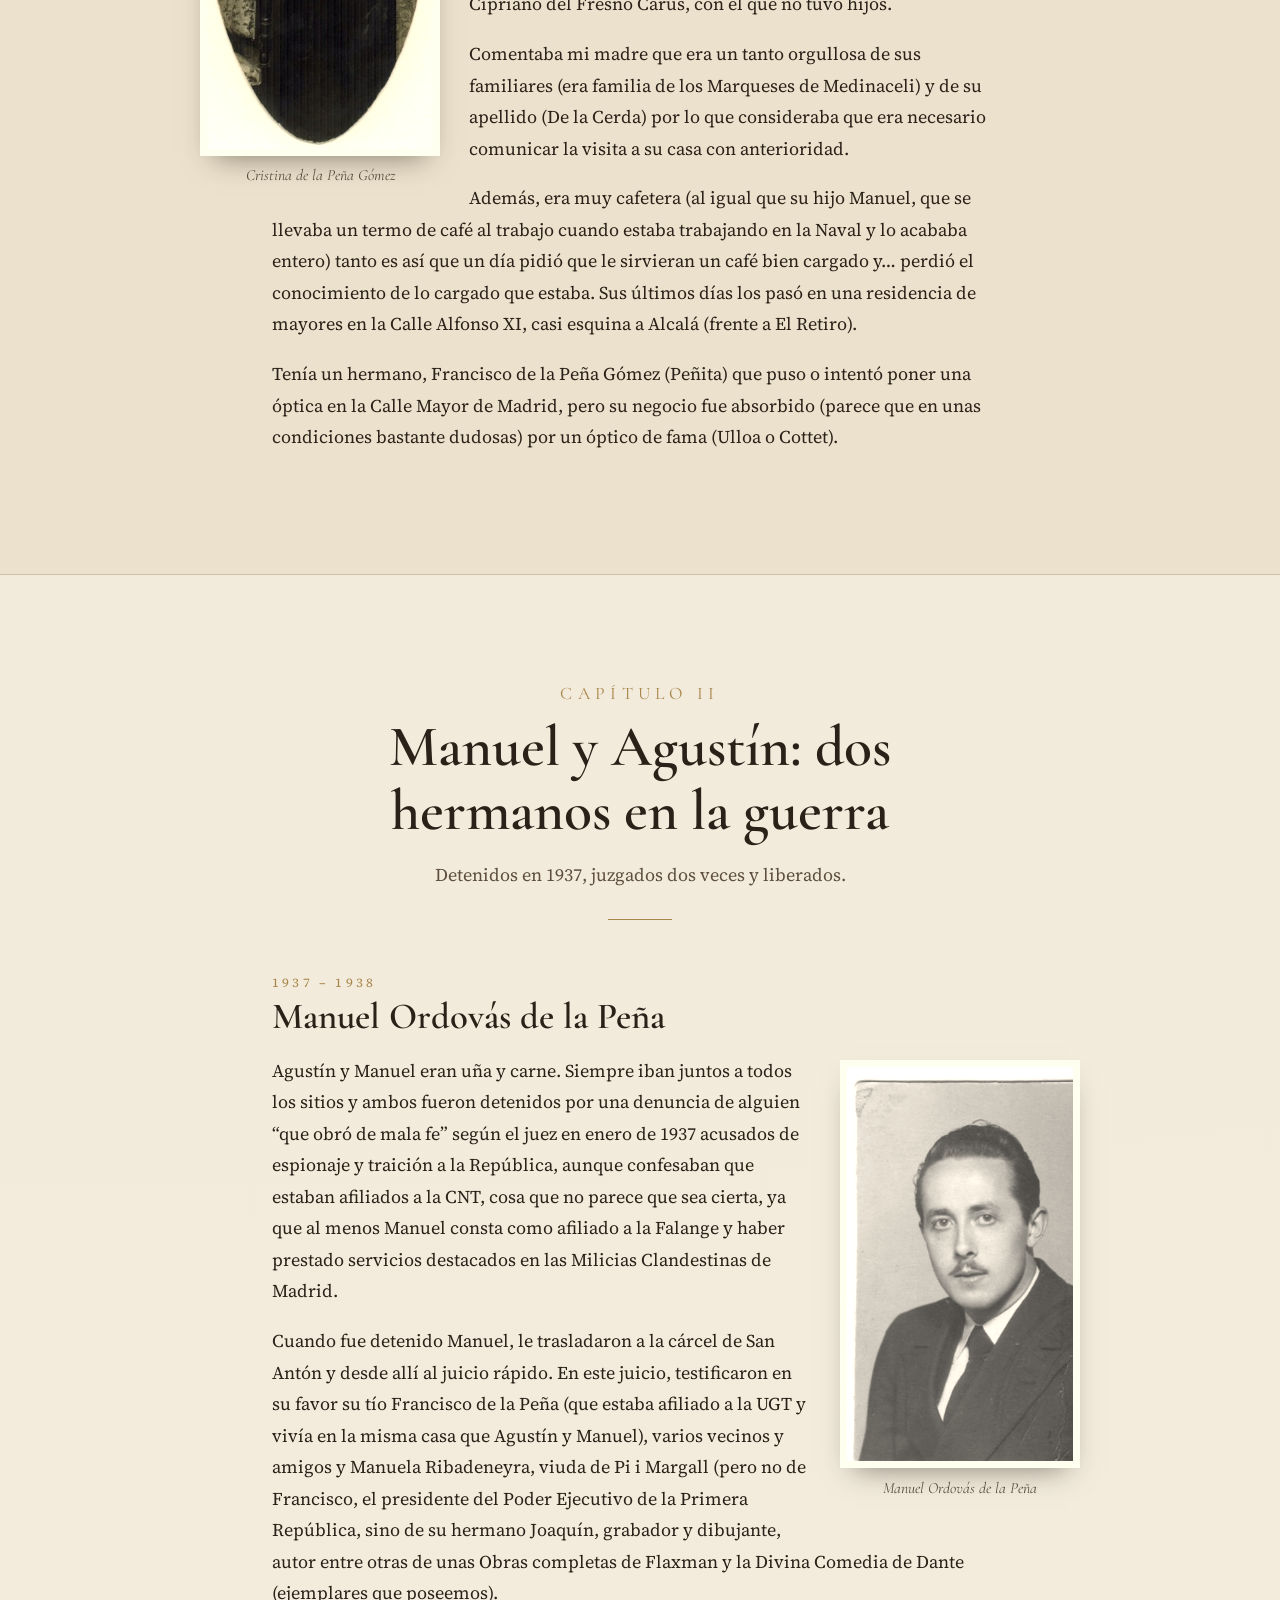
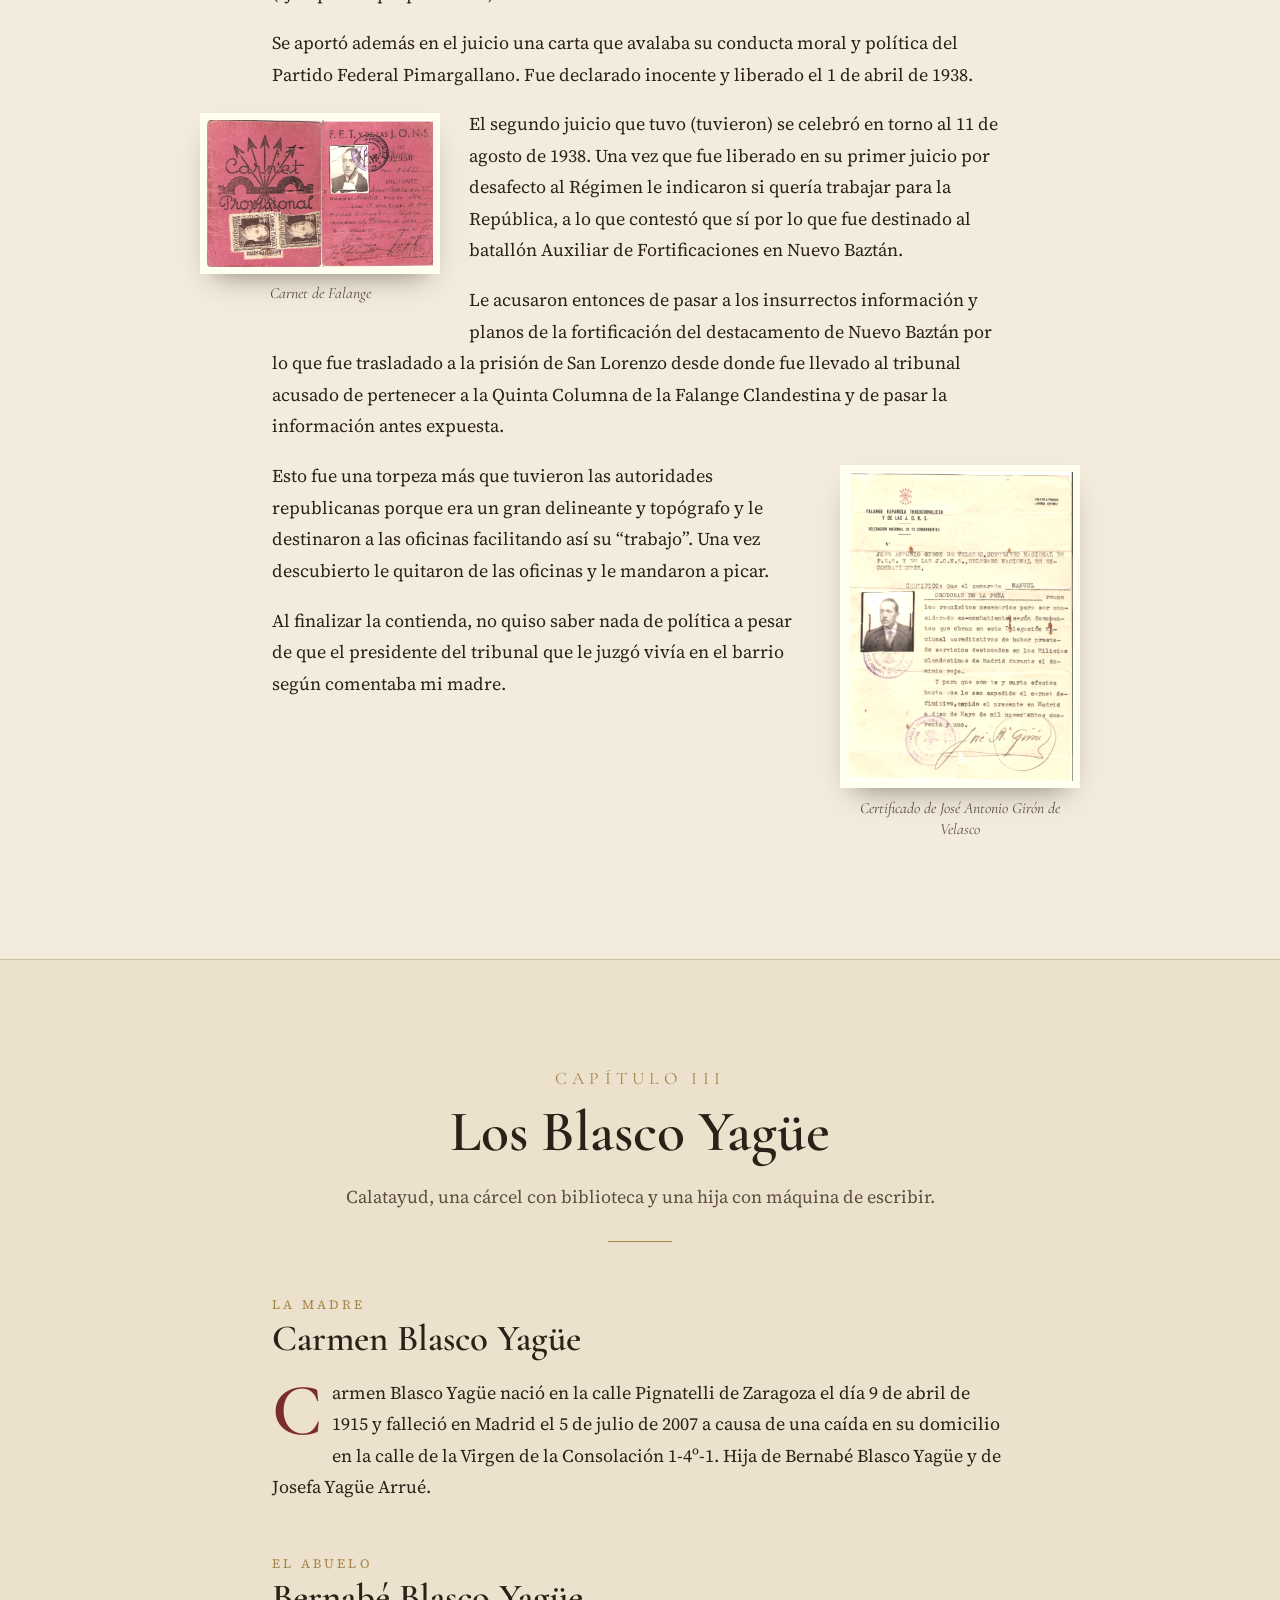
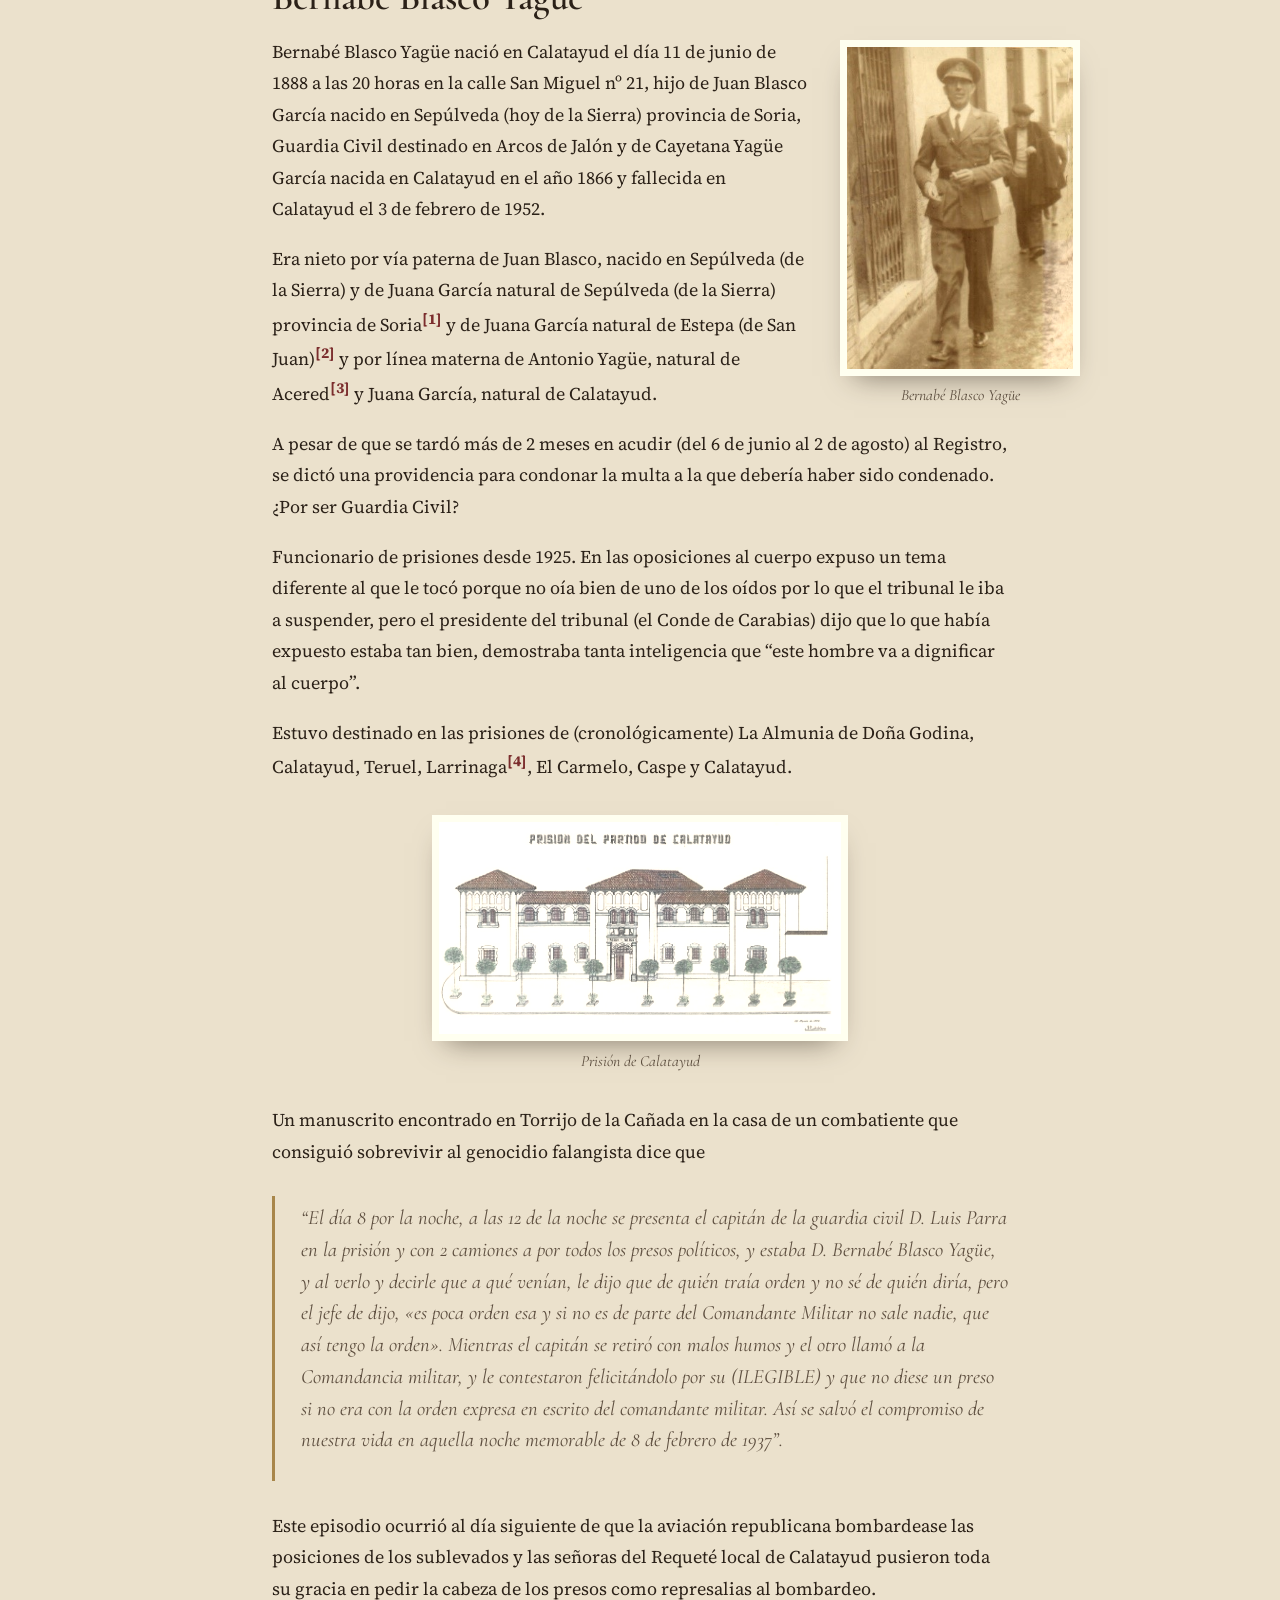
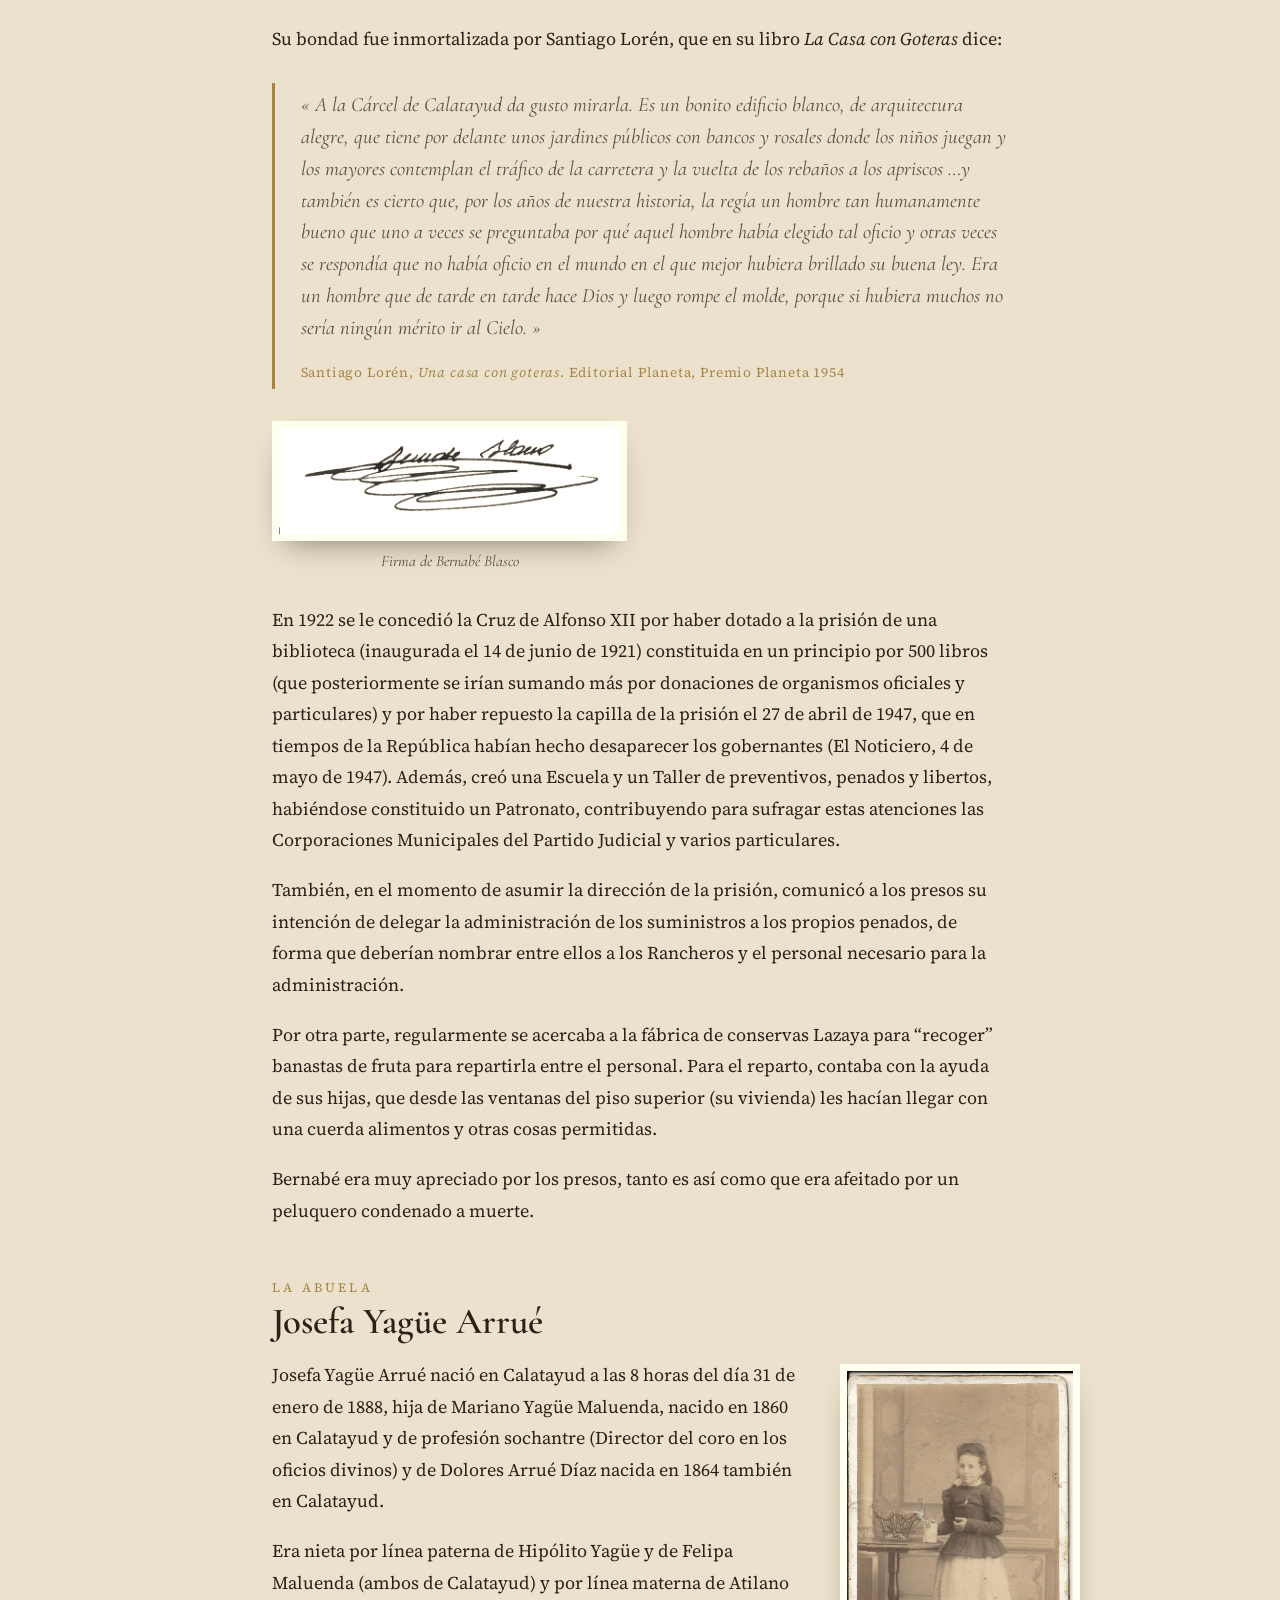
==== commit 01abb6c0: "Añade fotos de Carmen y la comunión, ajusta árbol y titulares" ====
--- a/index.html
+++ b/index.html
@@ -381,6 +381,7 @@
     <p>La jubilación, junto con su creciente ceguera los lleva bastante bien, habida cuenta de que se entretiene con deshacer y hacer jerséis (nos utilizaba a los pequeños para sostener las madejas de lana), coser (nos pedía que enhebrásemos las agujas) … pero sobre todo la bolsa. Compra y vende acciones obteniendo en ocasiones suculentos beneficios que repartía periódicamente entre todos los hijos a partes iguales. Tanto es así que, pocos días antes de morir recibió del BBVA un diploma de bróker.</p>
     <figure class="foto der reveal"><img src="img/Carmen-con-sus-nietos-en-Alcala.jpg" alt="Carmen con sus nietos Arantxa y Jorge en el patio de su casa de Alcalá de Henares"><figcaption>Carmen con sus nietos Arantxa y Jorge en el patio de su casa de Alcalá de Henares, antes de venir a Madrid</figcaption></figure>
     <p>Aprovecha también la jubilación para ayudar a cuidar a sus nietos Jorge y Arantxa a raíz del fallecimiento de su madre M.ª Carmen y el traslado de la familia al barrio desde Alcalá de Henares donde vivían.</p>
+    <figure class="foto ancha reveal"><img src="img/Maria-Luisa-Carmen-y-Trinidad-comunion.jpg" alt="María Luisa, Carmen y Trinidad en la comunión de Arantxa y Jorge"><figcaption>María Luisa (a la izquierda) y Carmen (en el centro), junto a Trinidad, esposa de Eduardo, en la comunión de Arantxa y Jorge</figcaption></figure>
     <p>Ya más mayor, pasa unos episodios de una cierta enajenación que se controlan hasta que un día, sufre una caída en casa provocándose un derrame cerebral y, trasladada a la Clínica N.ª Sra. de América fallece a los pocos días. En esta misma clínica fallecerá años después su hermana María Luisa.</p>
   </article>
 </section>
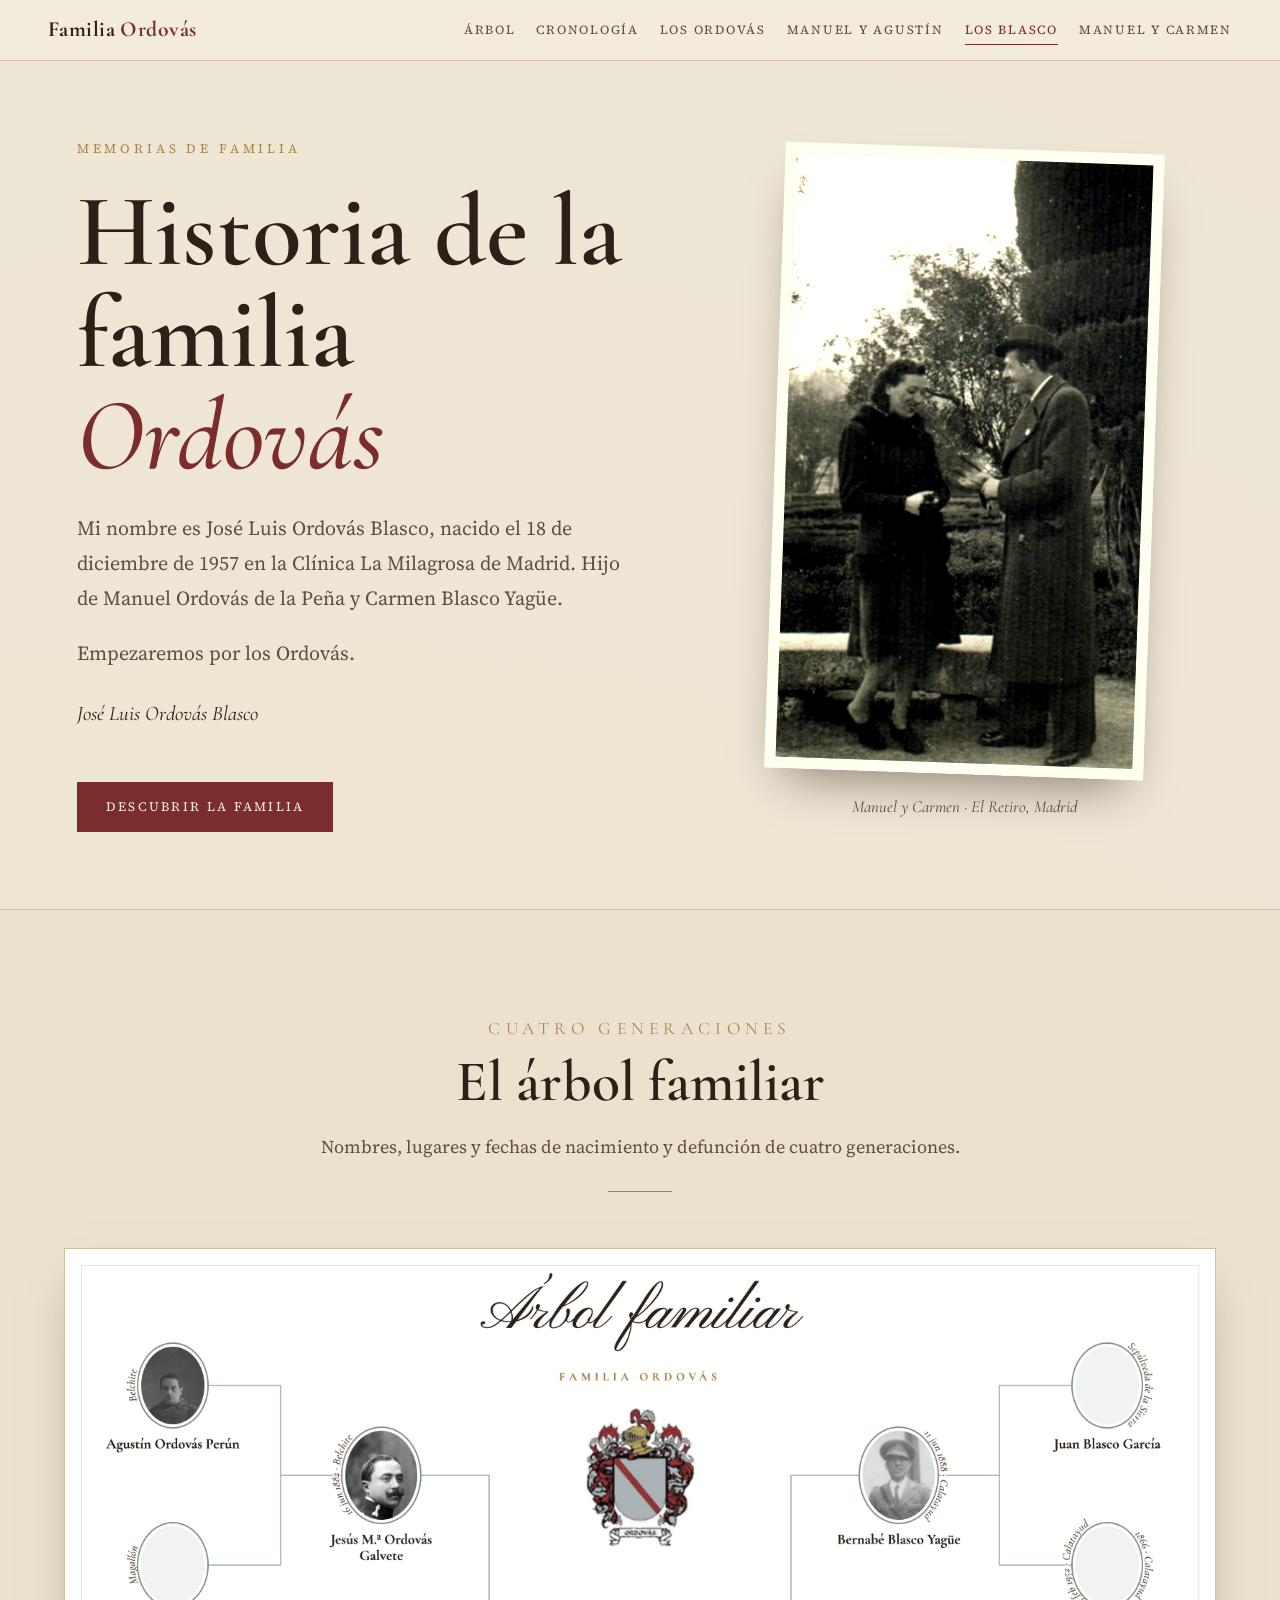
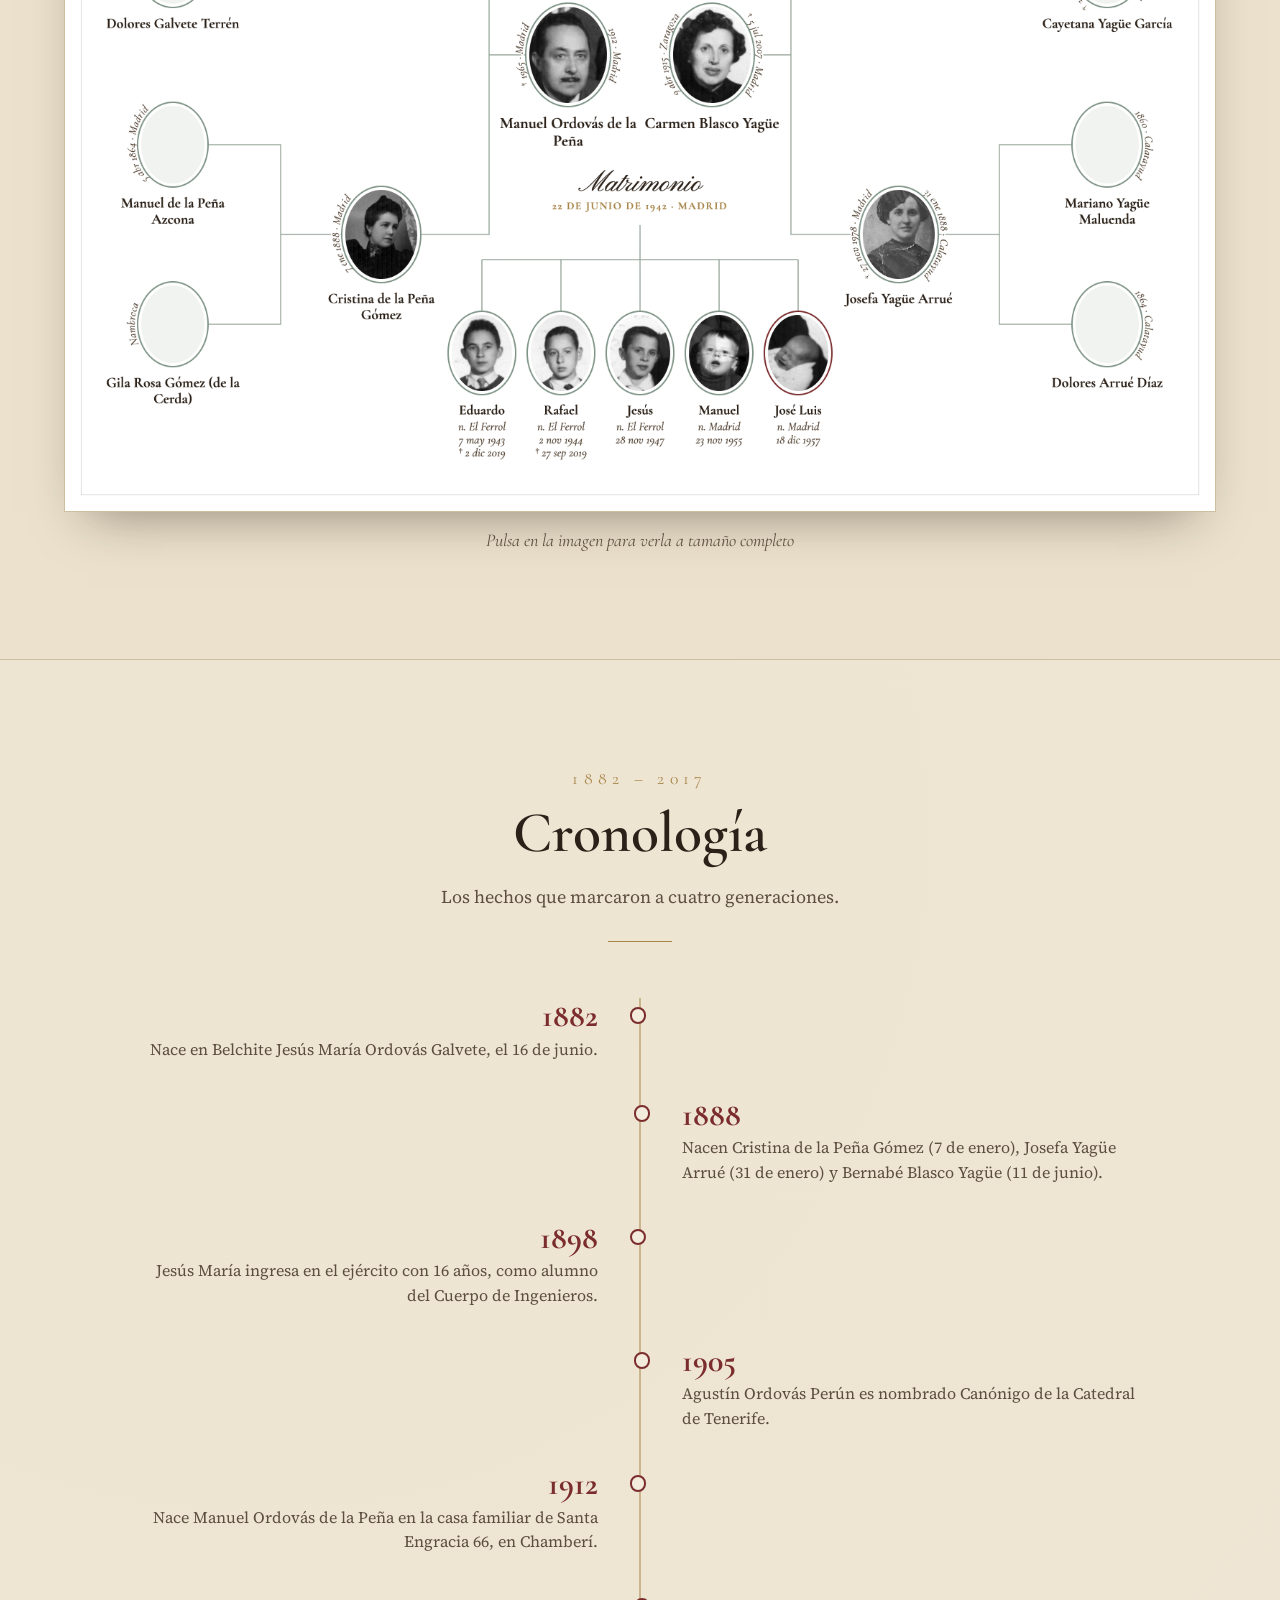
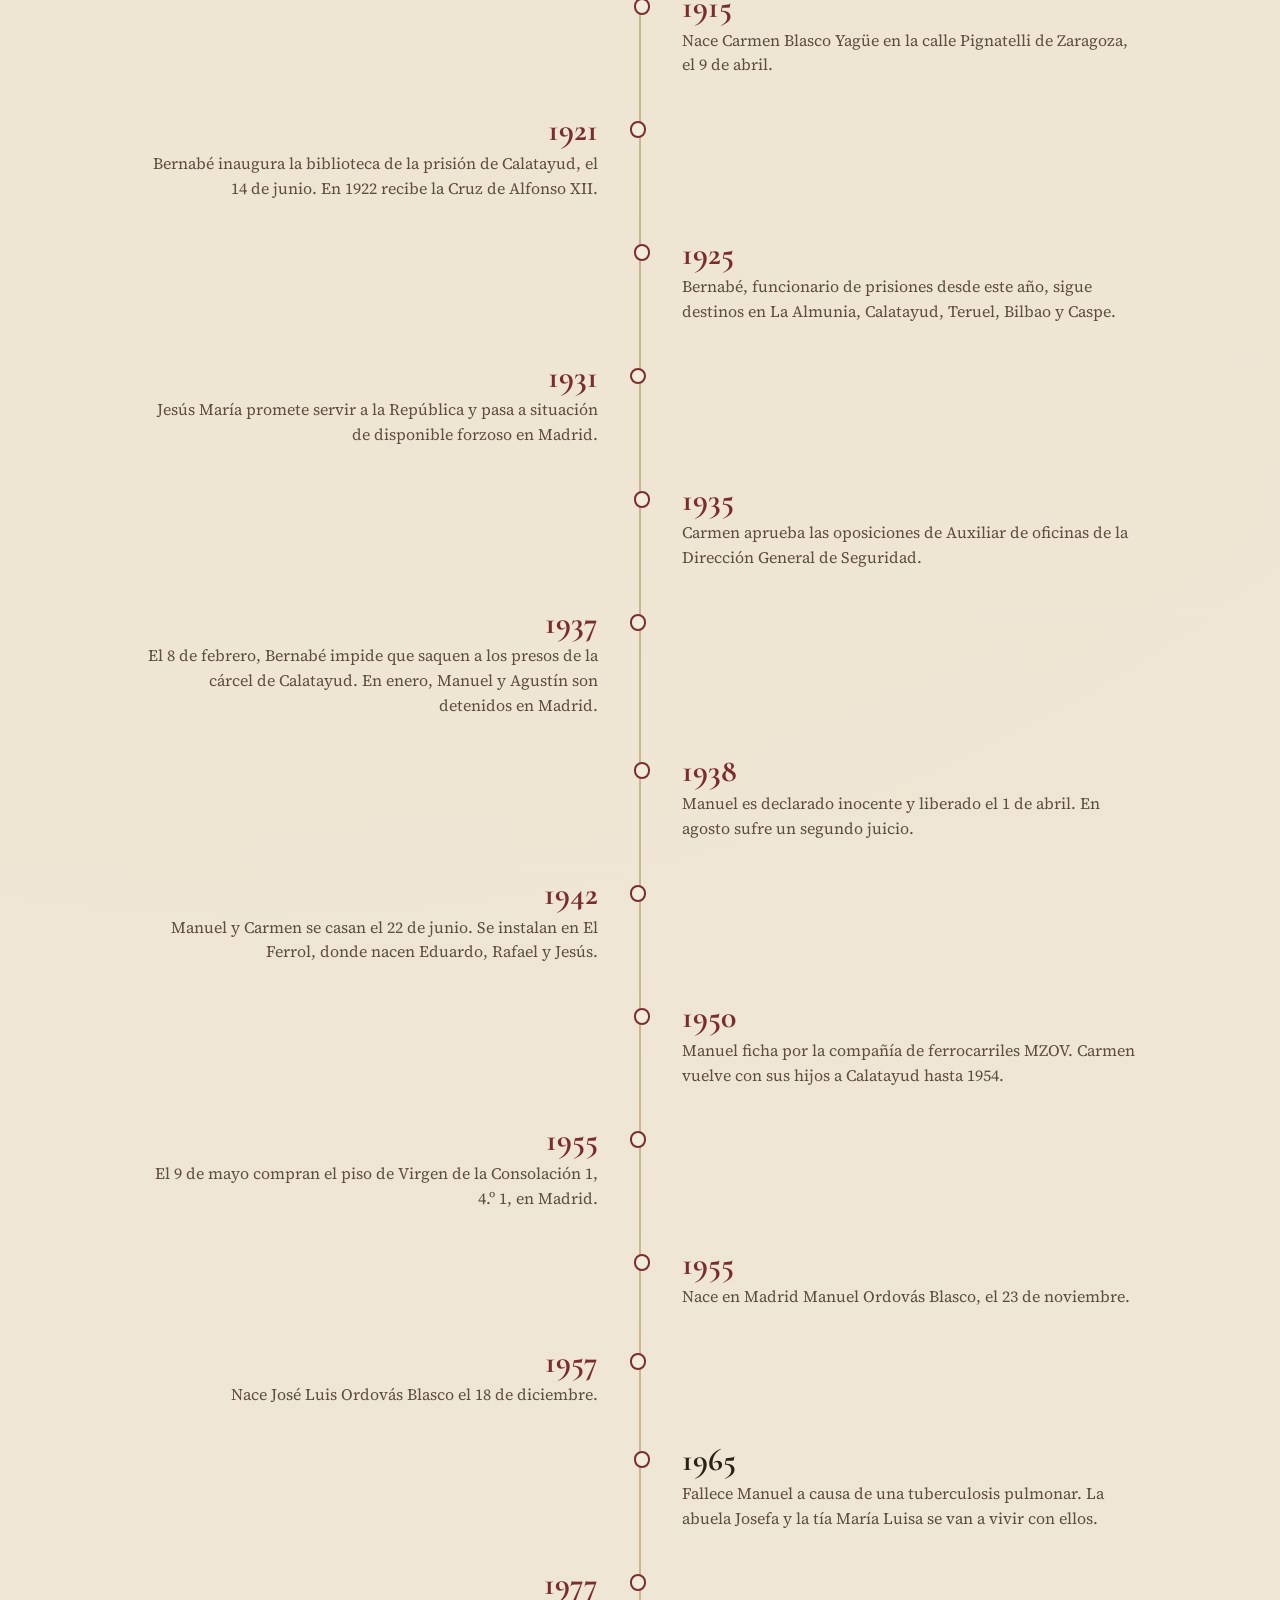
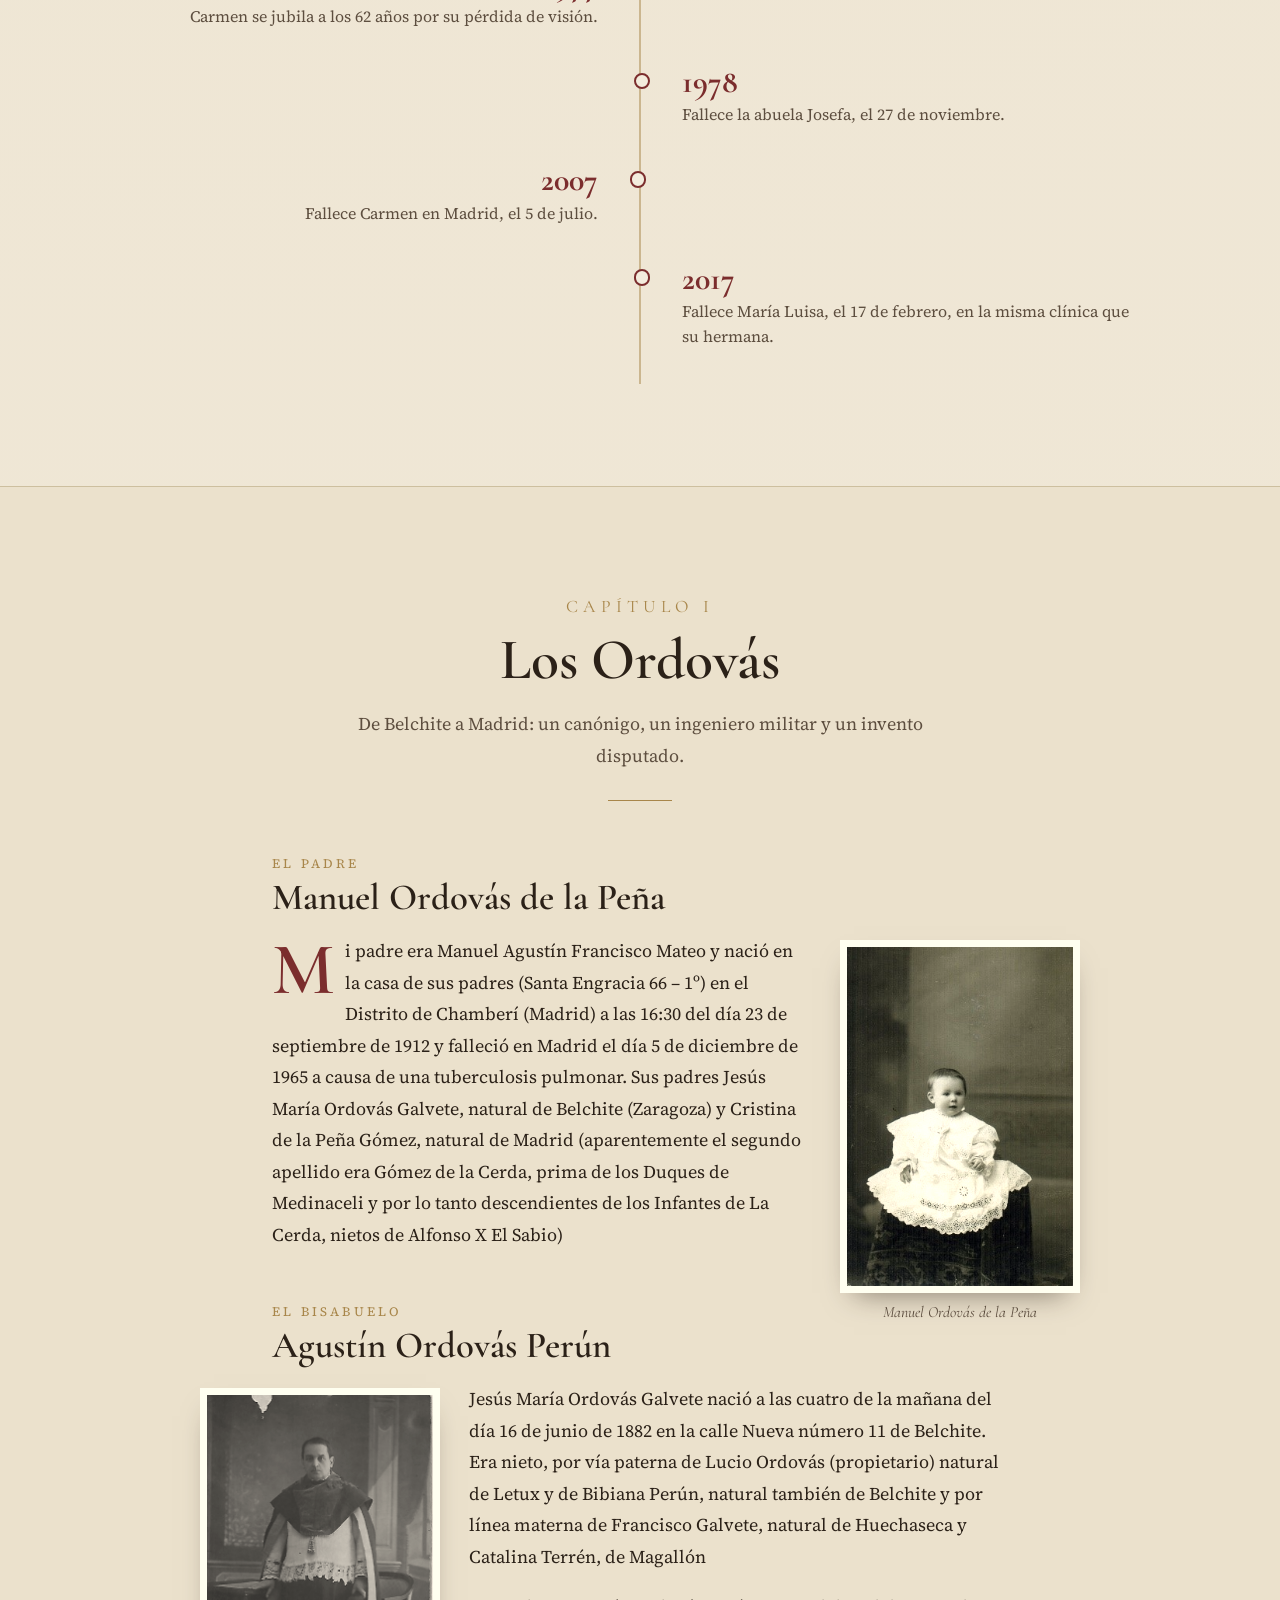
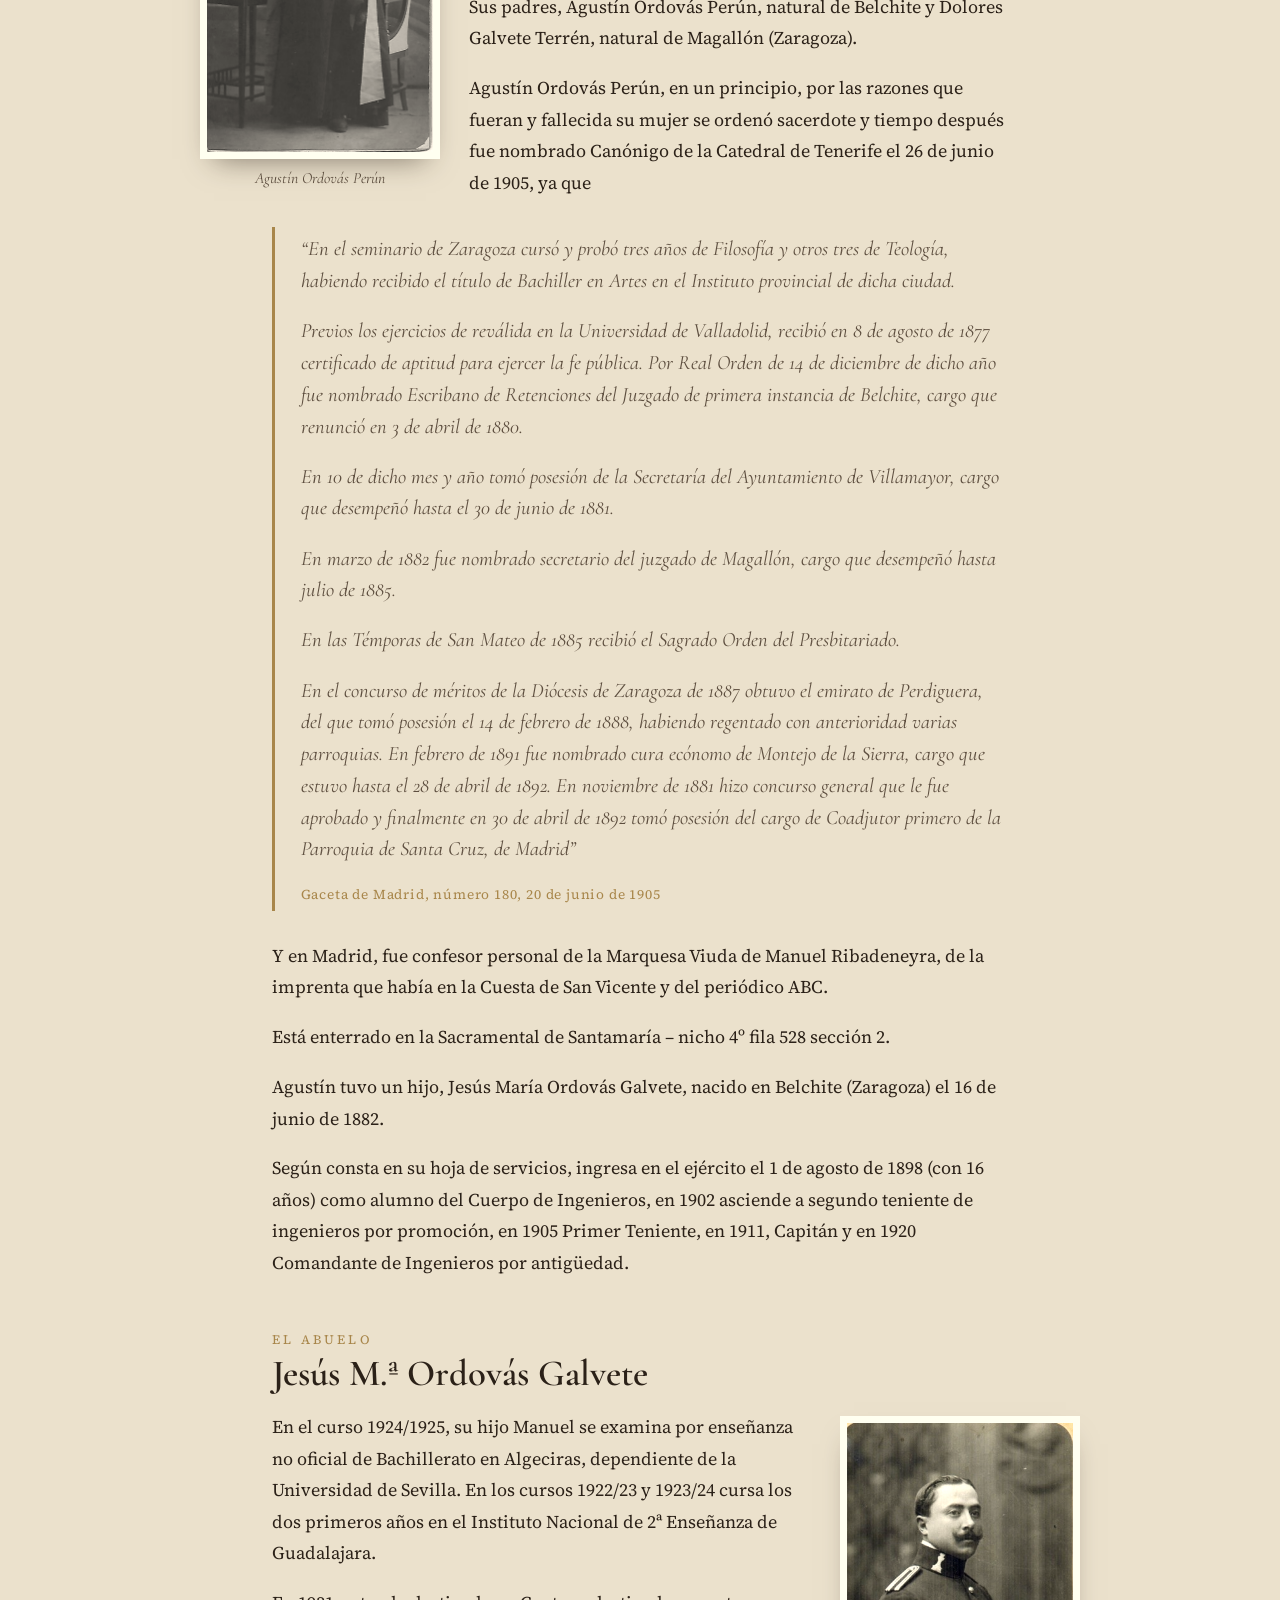
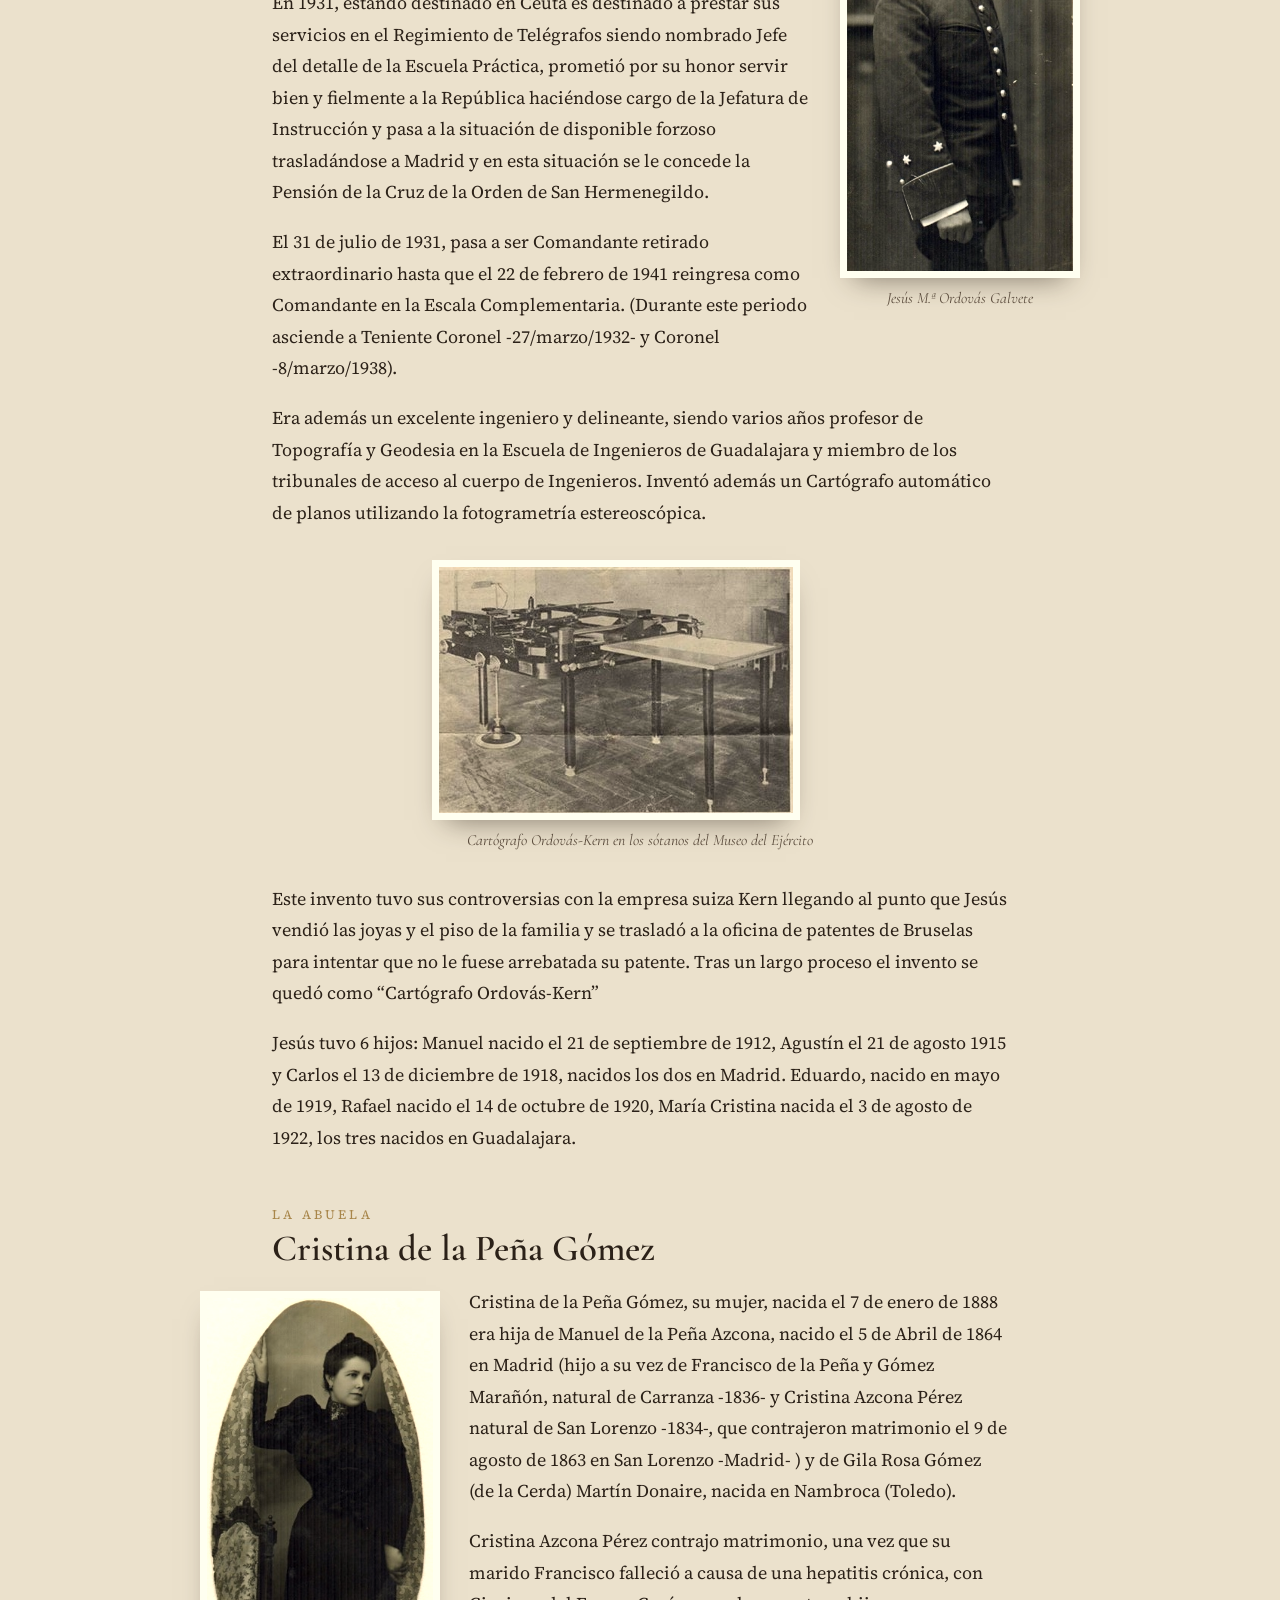
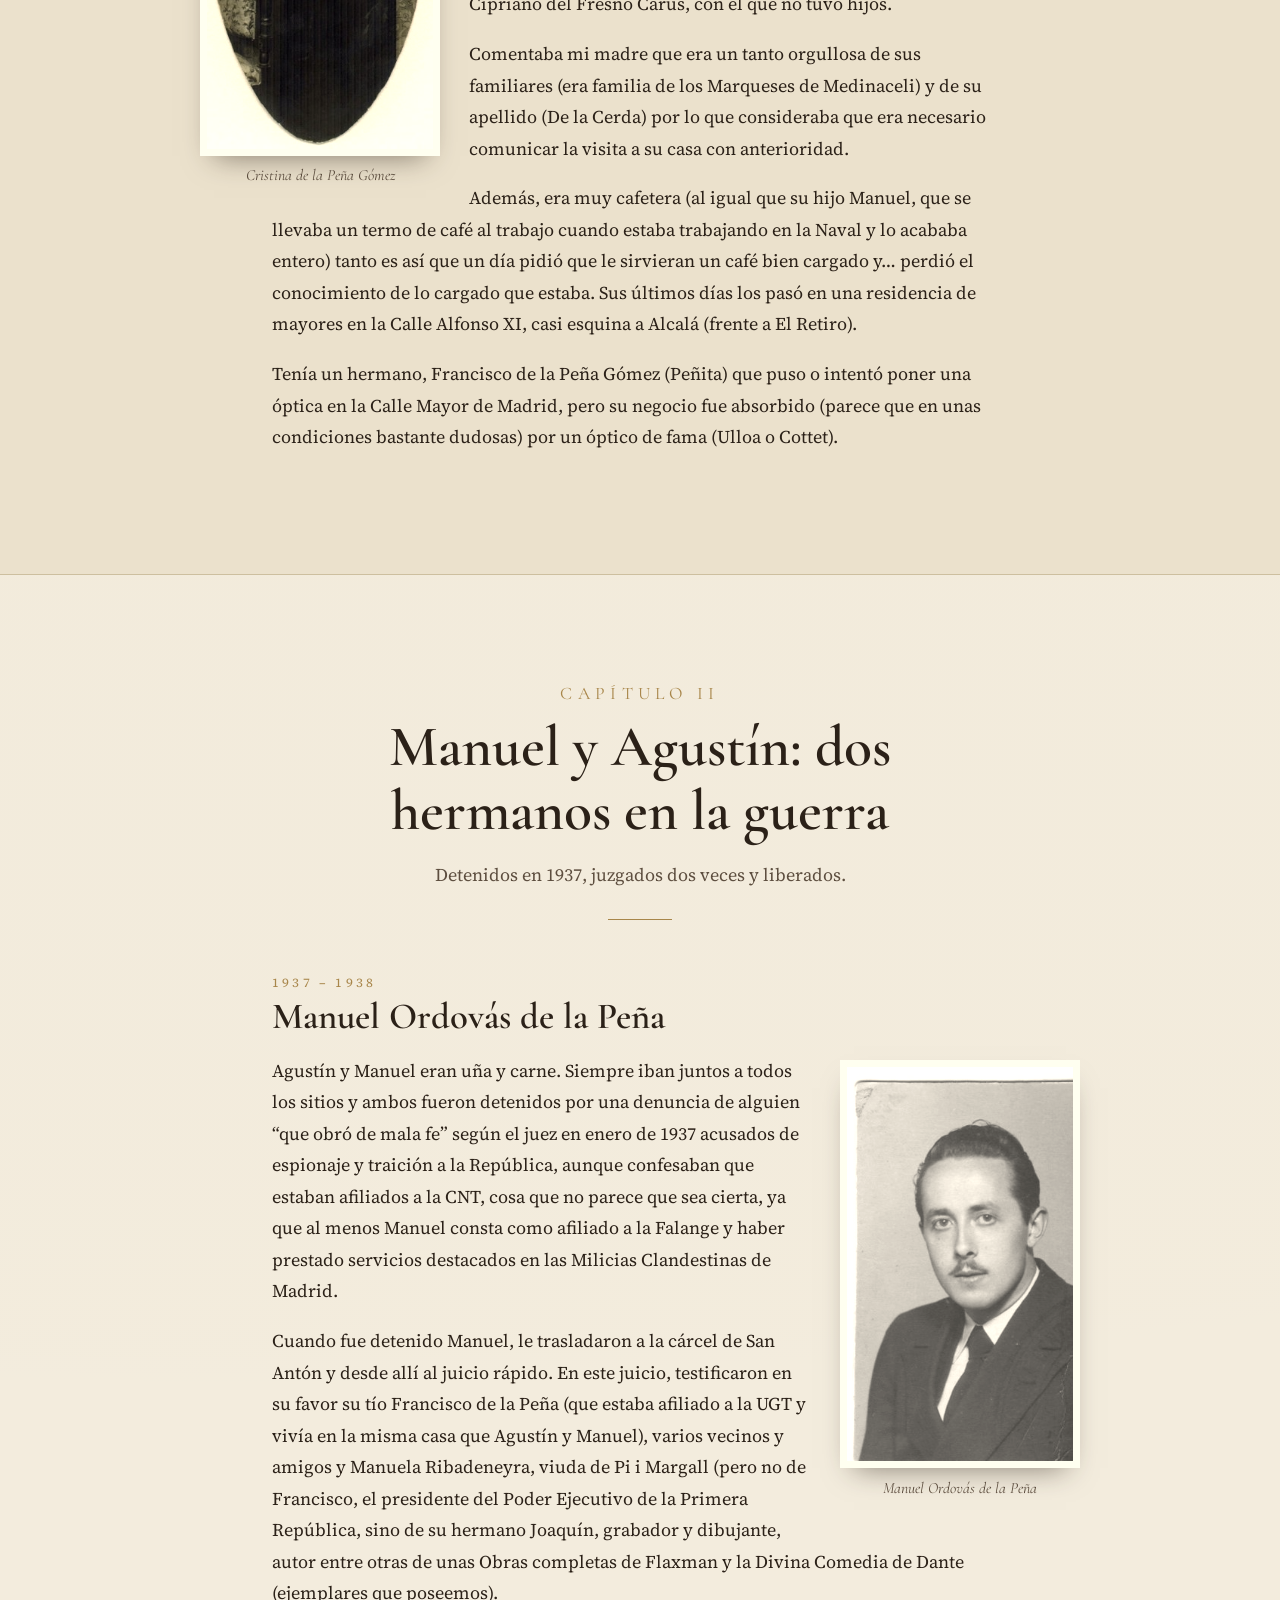
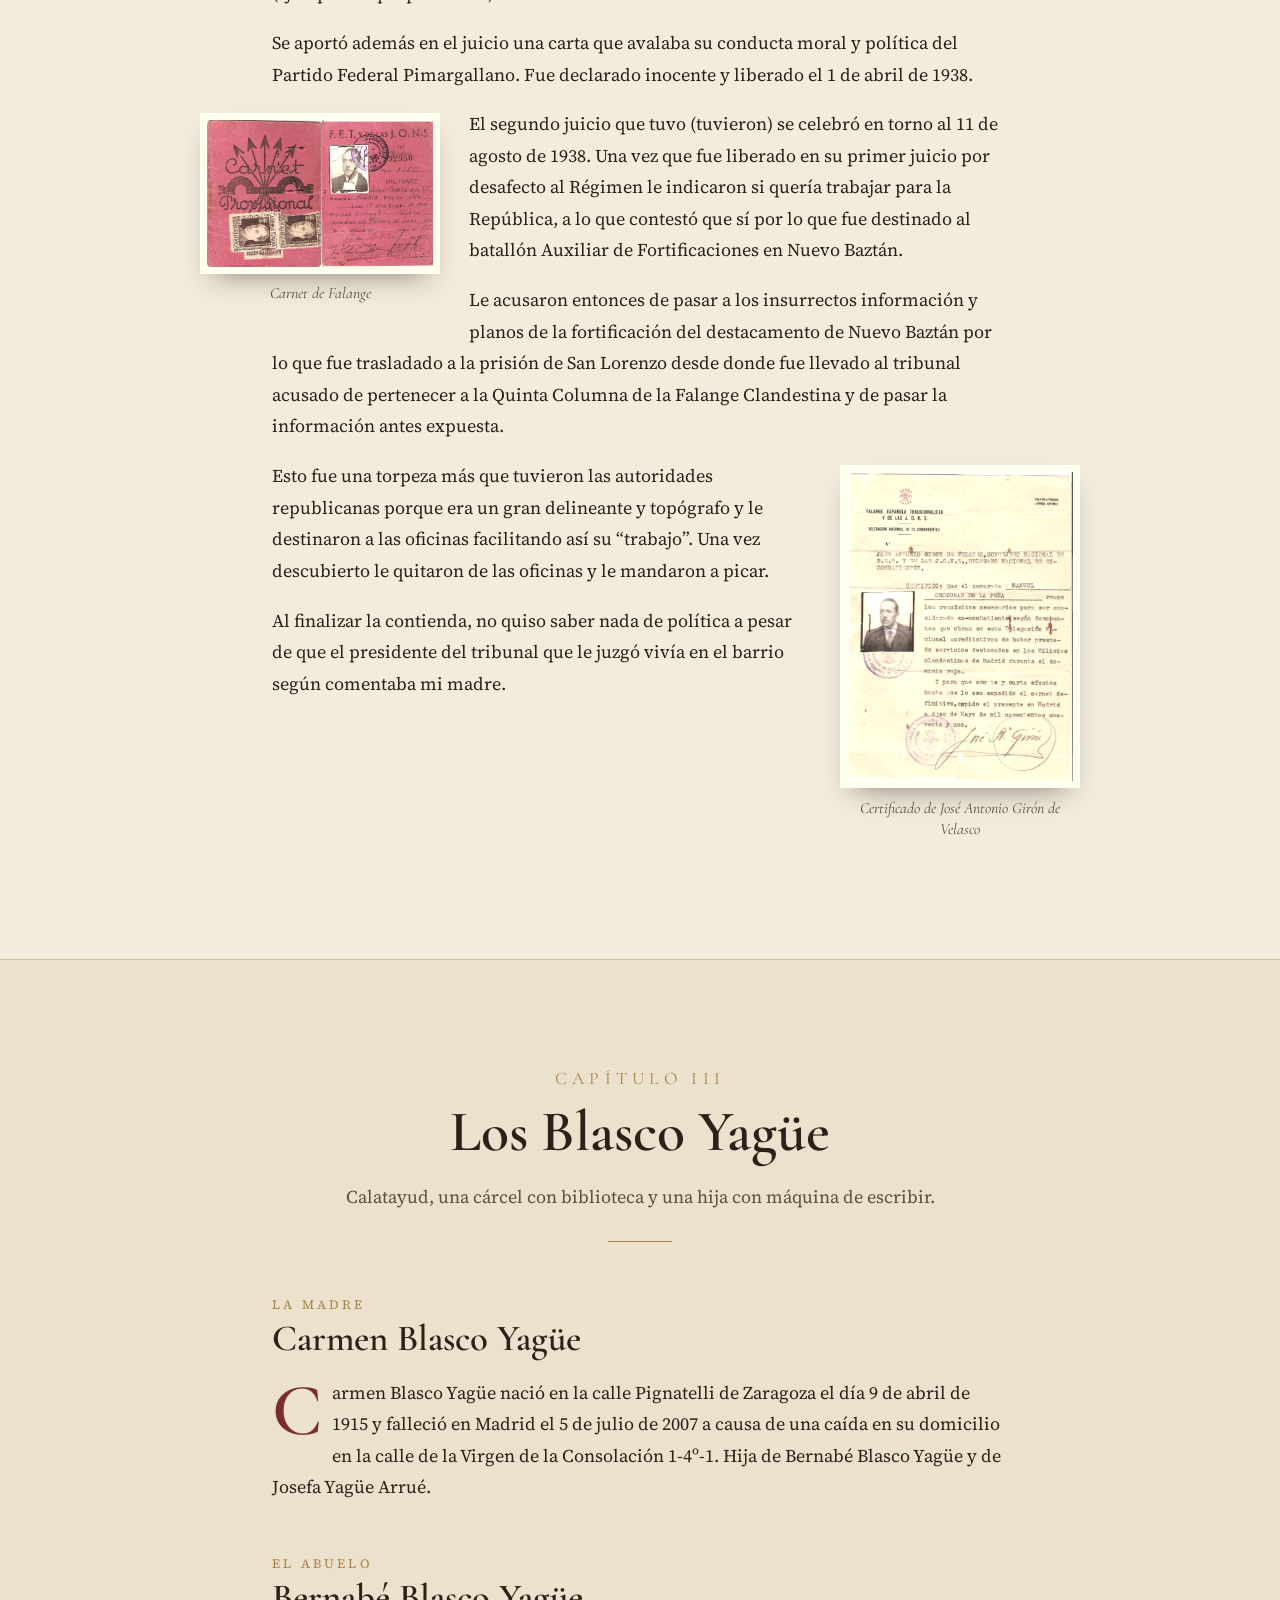
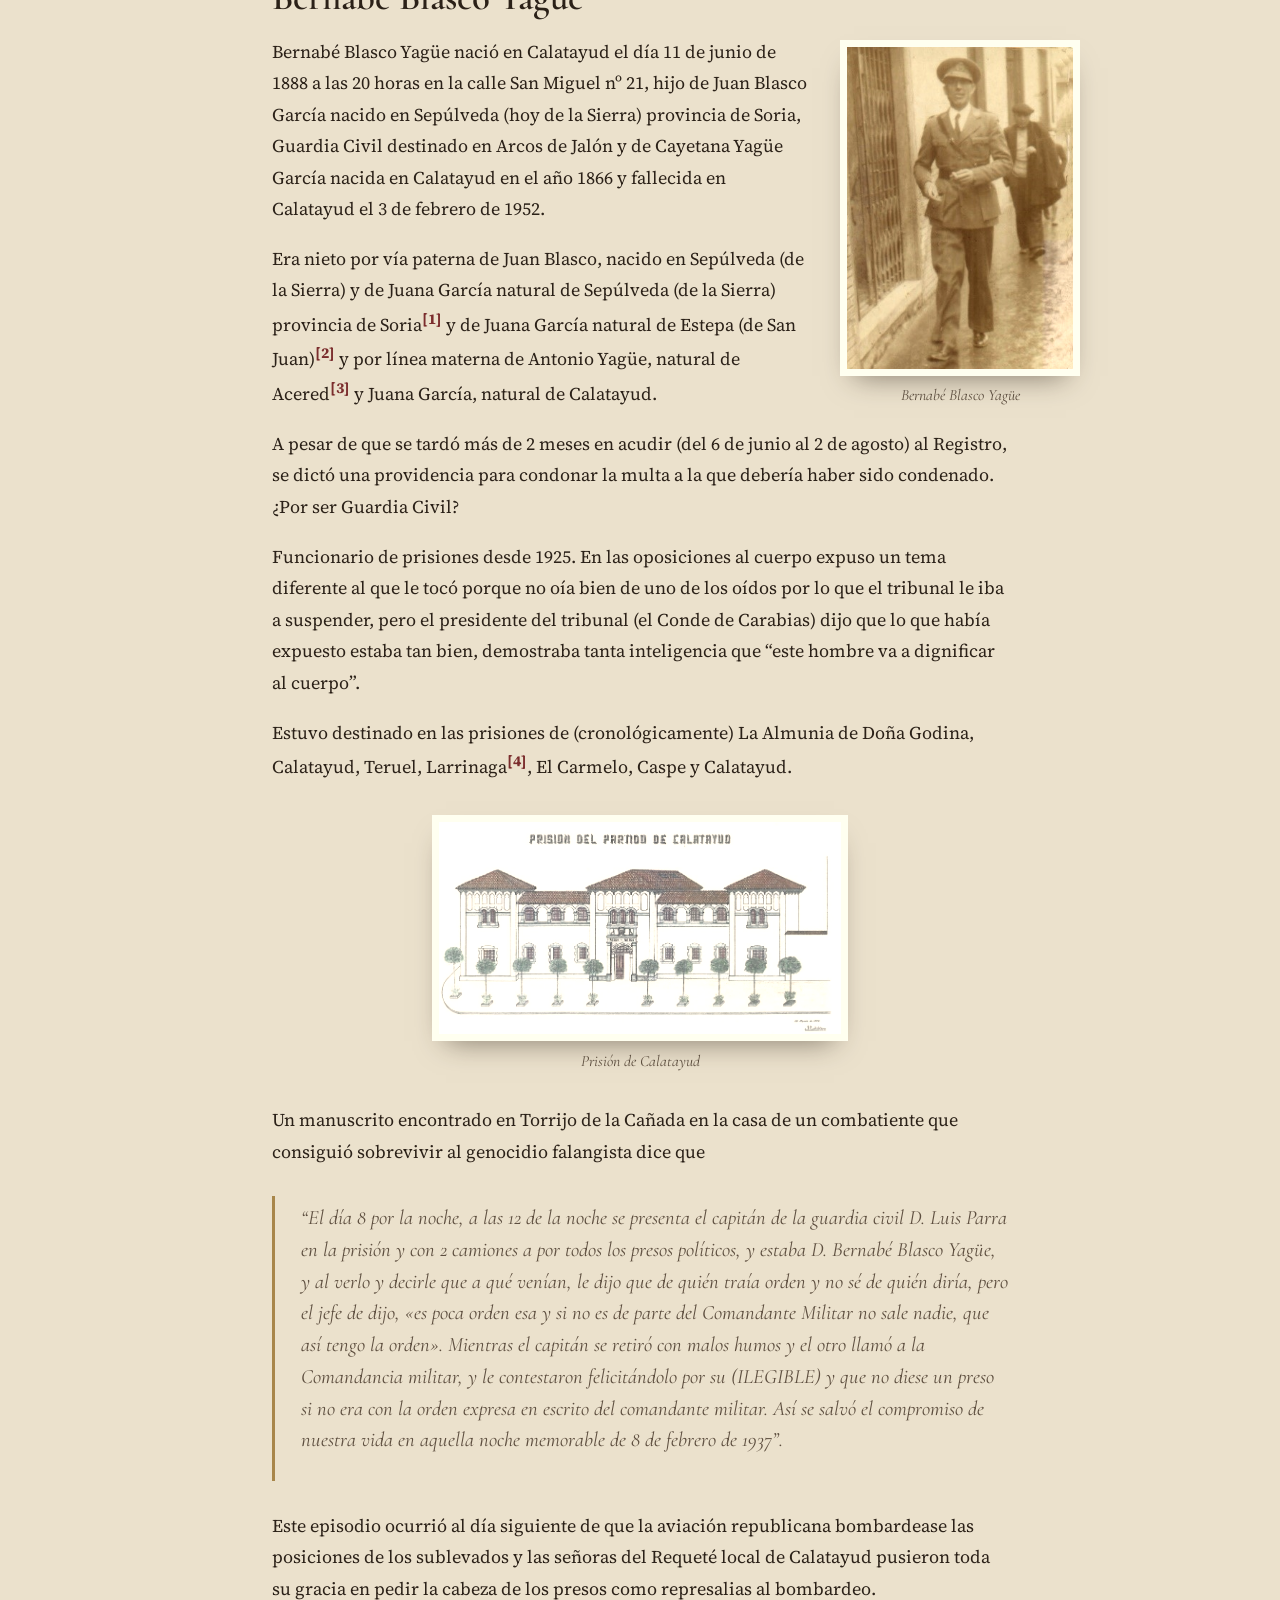
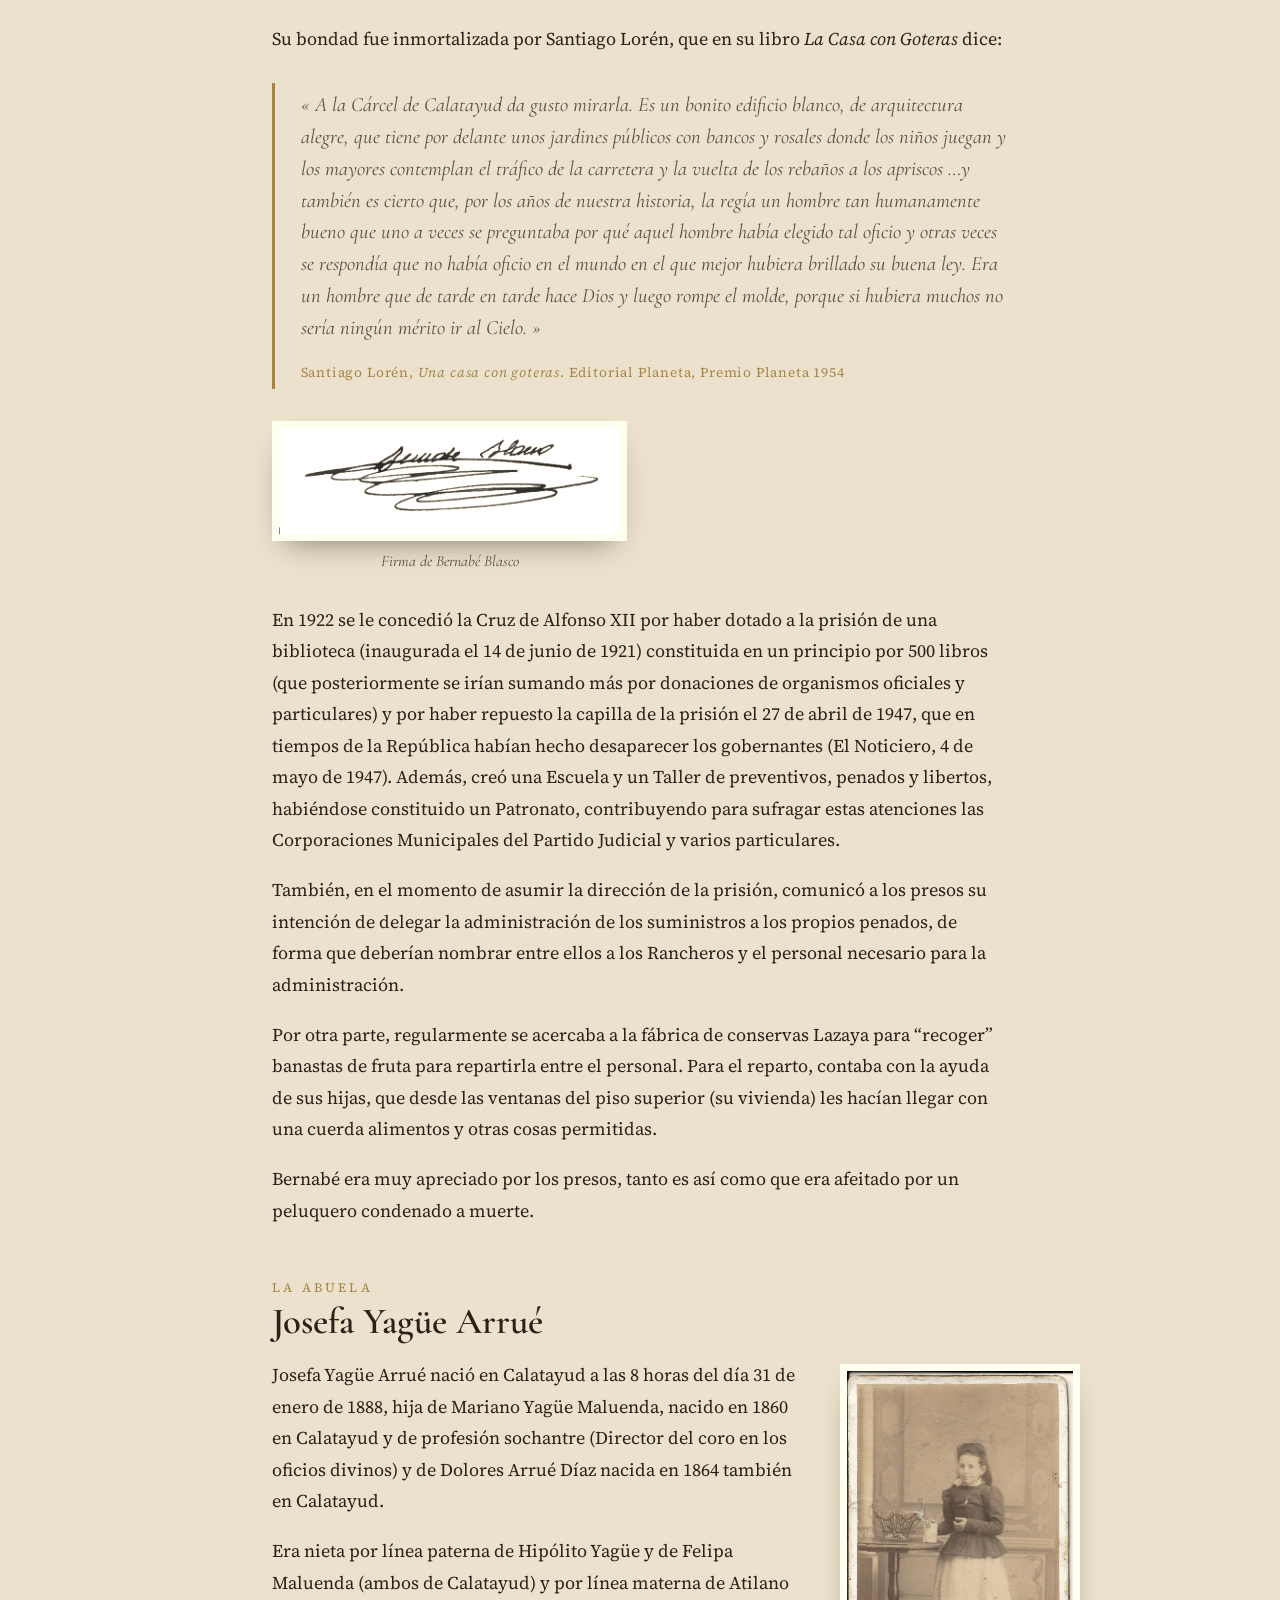
==== commit 8eea66ef: "Añade fotos de Carmen y Manuel, ajusta árbol y titulares" ====
--- a/index.html
+++ b/index.html
@@ -381,7 +381,6 @@
     <p>La jubilación, junto con su creciente ceguera los lleva bastante bien, habida cuenta de que se entretiene con deshacer y hacer jerséis (nos utilizaba a los pequeños para sostener las madejas de lana), coser (nos pedía que enhebrásemos las agujas) … pero sobre todo la bolsa. Compra y vende acciones obteniendo en ocasiones suculentos beneficios que repartía periódicamente entre todos los hijos a partes iguales. Tanto es así que, pocos días antes de morir recibió del BBVA un diploma de bróker.</p>
     <figure class="foto der reveal"><img src="img/Carmen-con-sus-nietos-en-Alcala.jpg" alt="Carmen con sus nietos Arantxa y Jorge en el patio de su casa de Alcalá de Henares"><figcaption>Carmen con sus nietos Arantxa y Jorge en el patio de su casa de Alcalá de Henares, antes de venir a Madrid</figcaption></figure>
     <p>Aprovecha también la jubilación para ayudar a cuidar a sus nietos Jorge y Arantxa a raíz del fallecimiento de su madre M.ª Carmen y el traslado de la familia al barrio desde Alcalá de Henares donde vivían.</p>
-    <figure class="foto ancha reveal"><img src="img/Maria-Luisa-Carmen-y-Trinidad-comunion.jpg" alt="María Luisa, Carmen y Trinidad en la comunión de Arantxa y Jorge"><figcaption>María Luisa (a la izquierda) y Carmen (en el centro), junto a Trinidad, esposa de Eduardo, en la comunión de Arantxa y Jorge</figcaption></figure>
     <p>Ya más mayor, pasa unos episodios de una cierta enajenación que se controlan hasta que un día, sufre una caída en casa provocándose un derrame cerebral y, trasladada a la Clínica N.ª Sra. de América fallece a los pocos días. En esta misma clínica fallecerá años después su hermana María Luisa.</p>
   </article>
 </section>
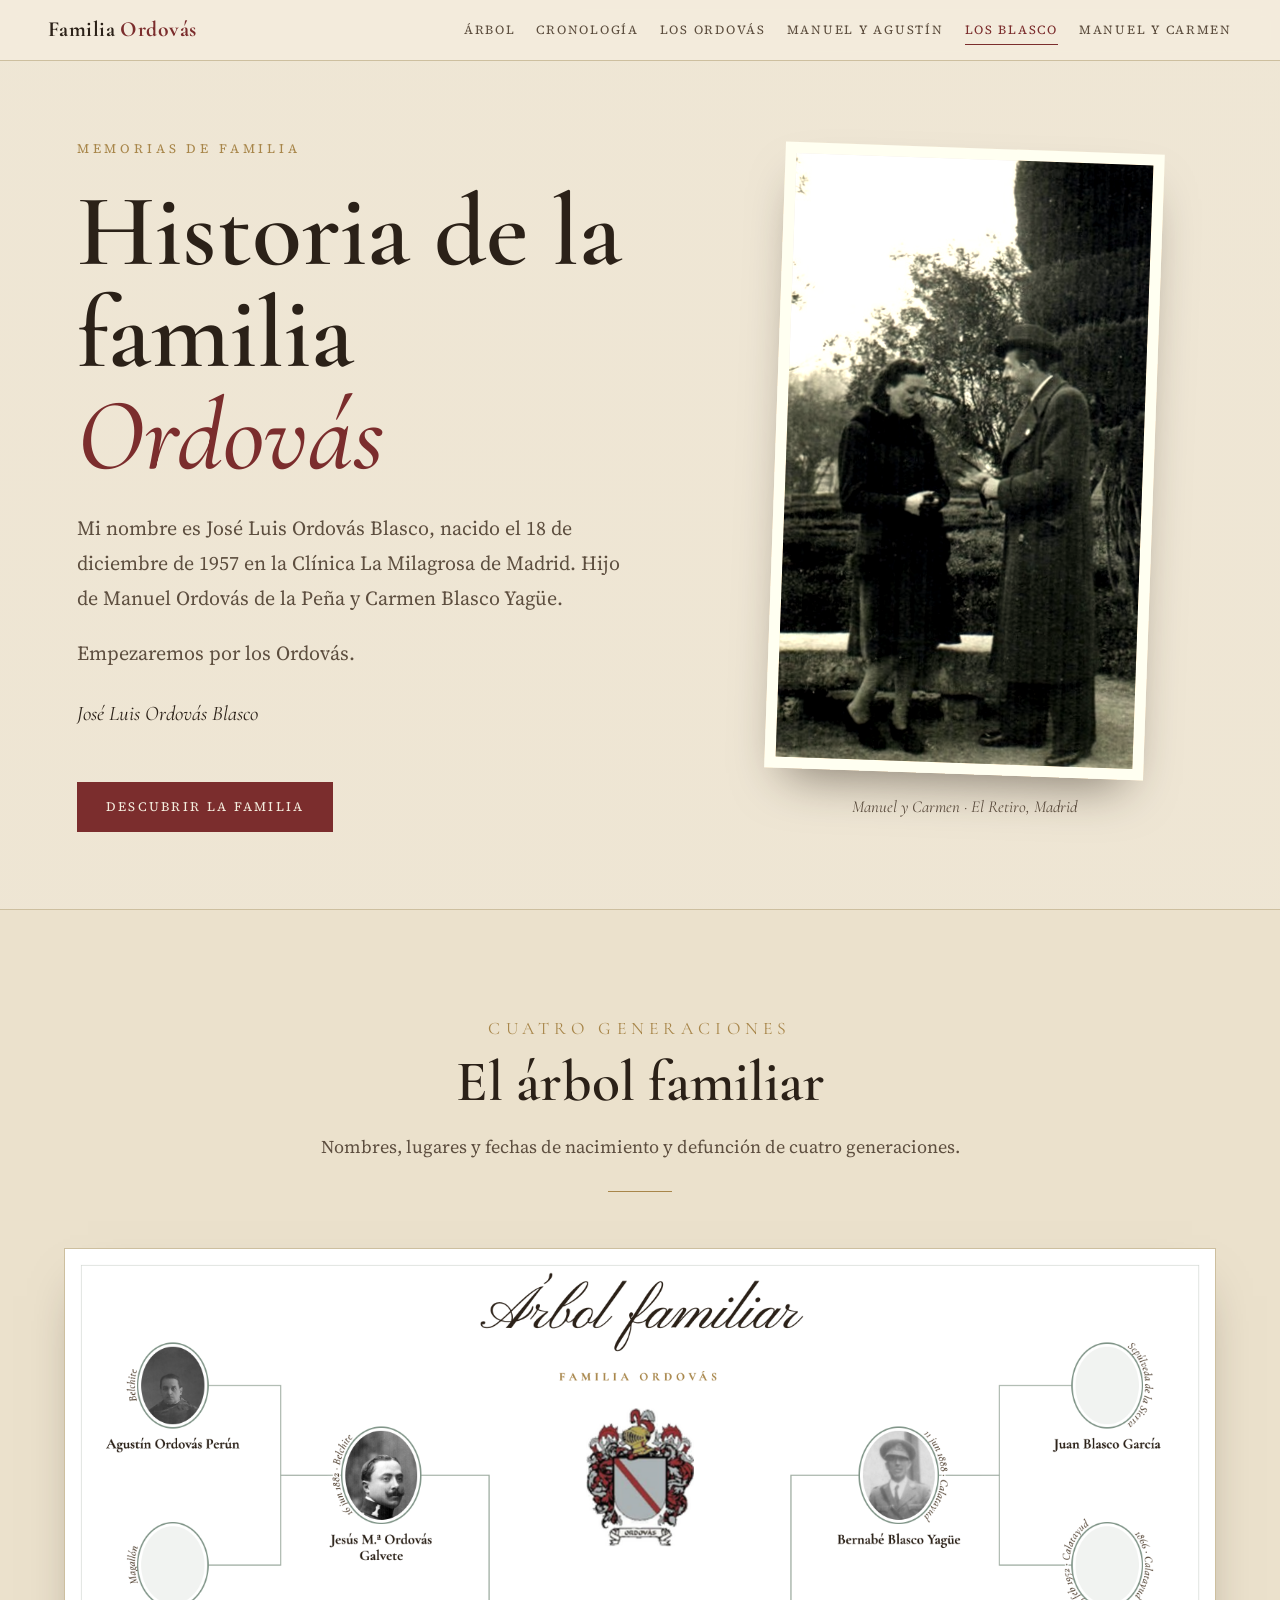
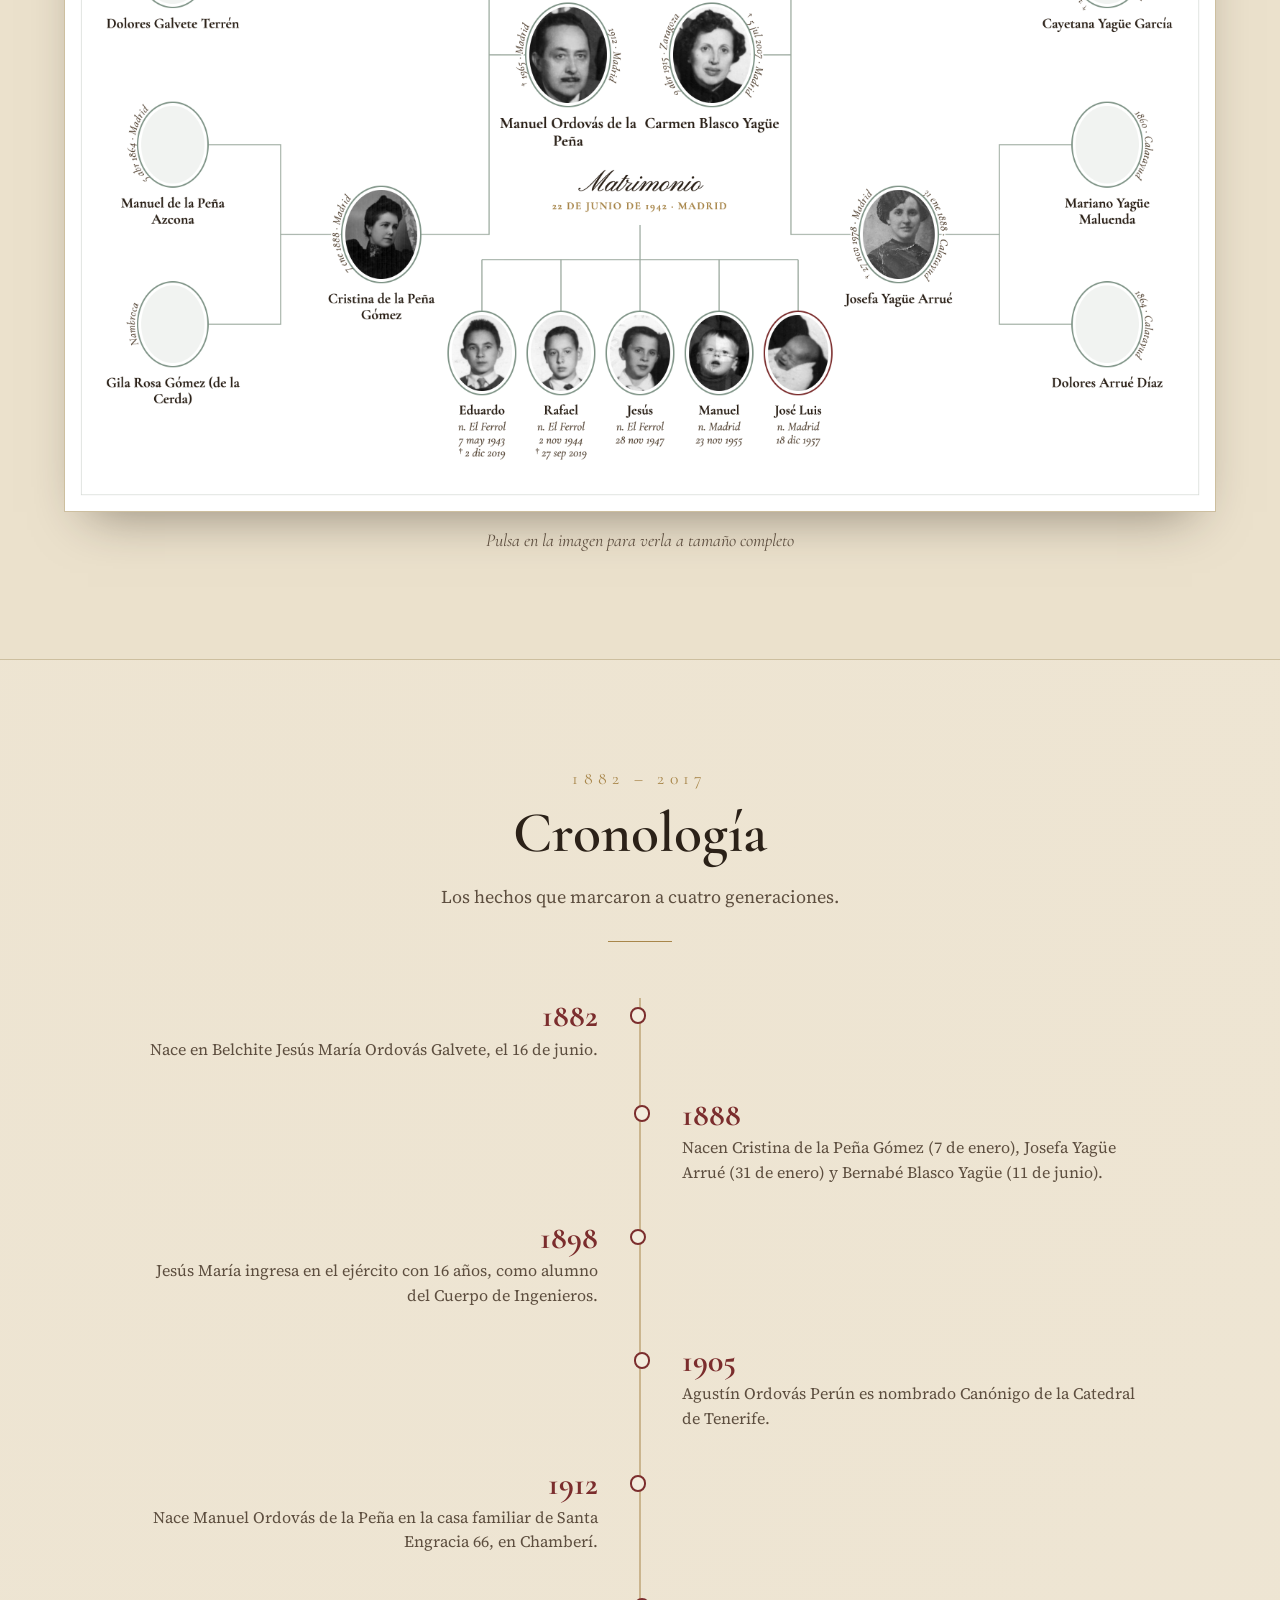
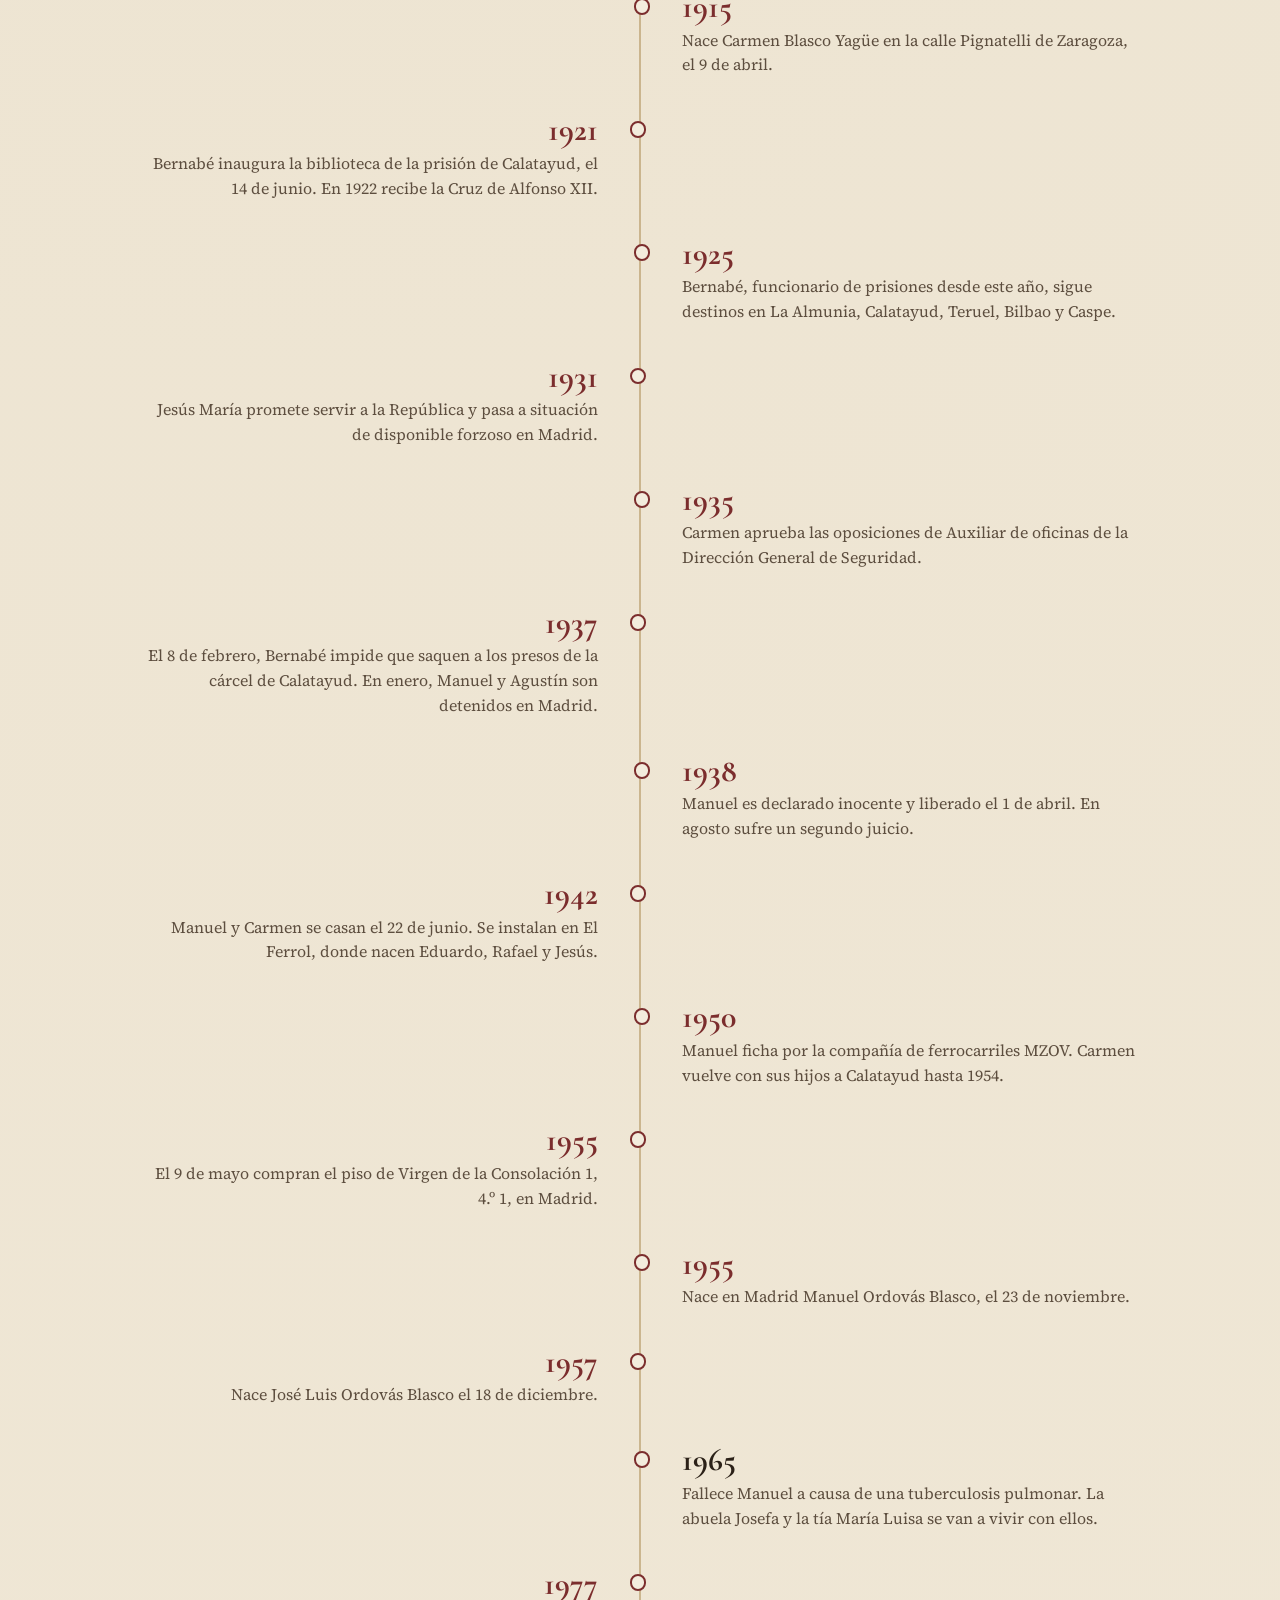
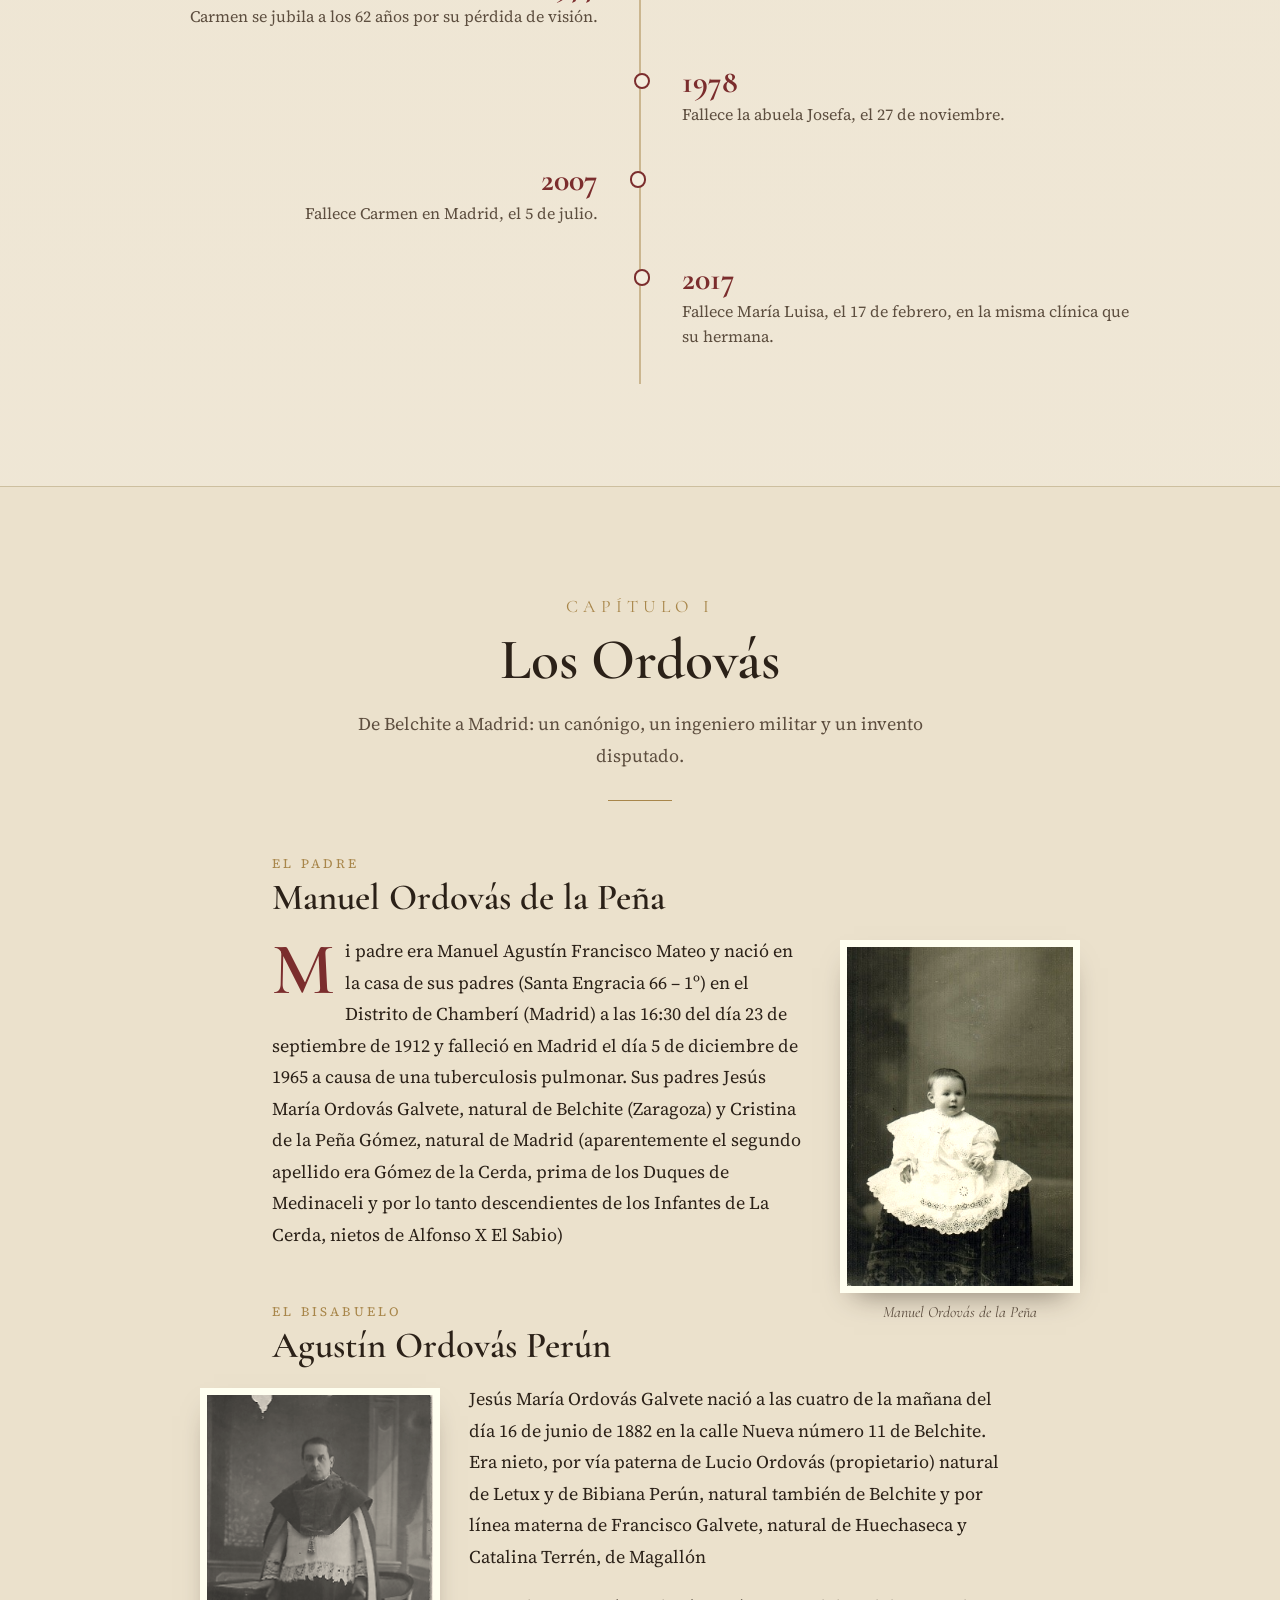
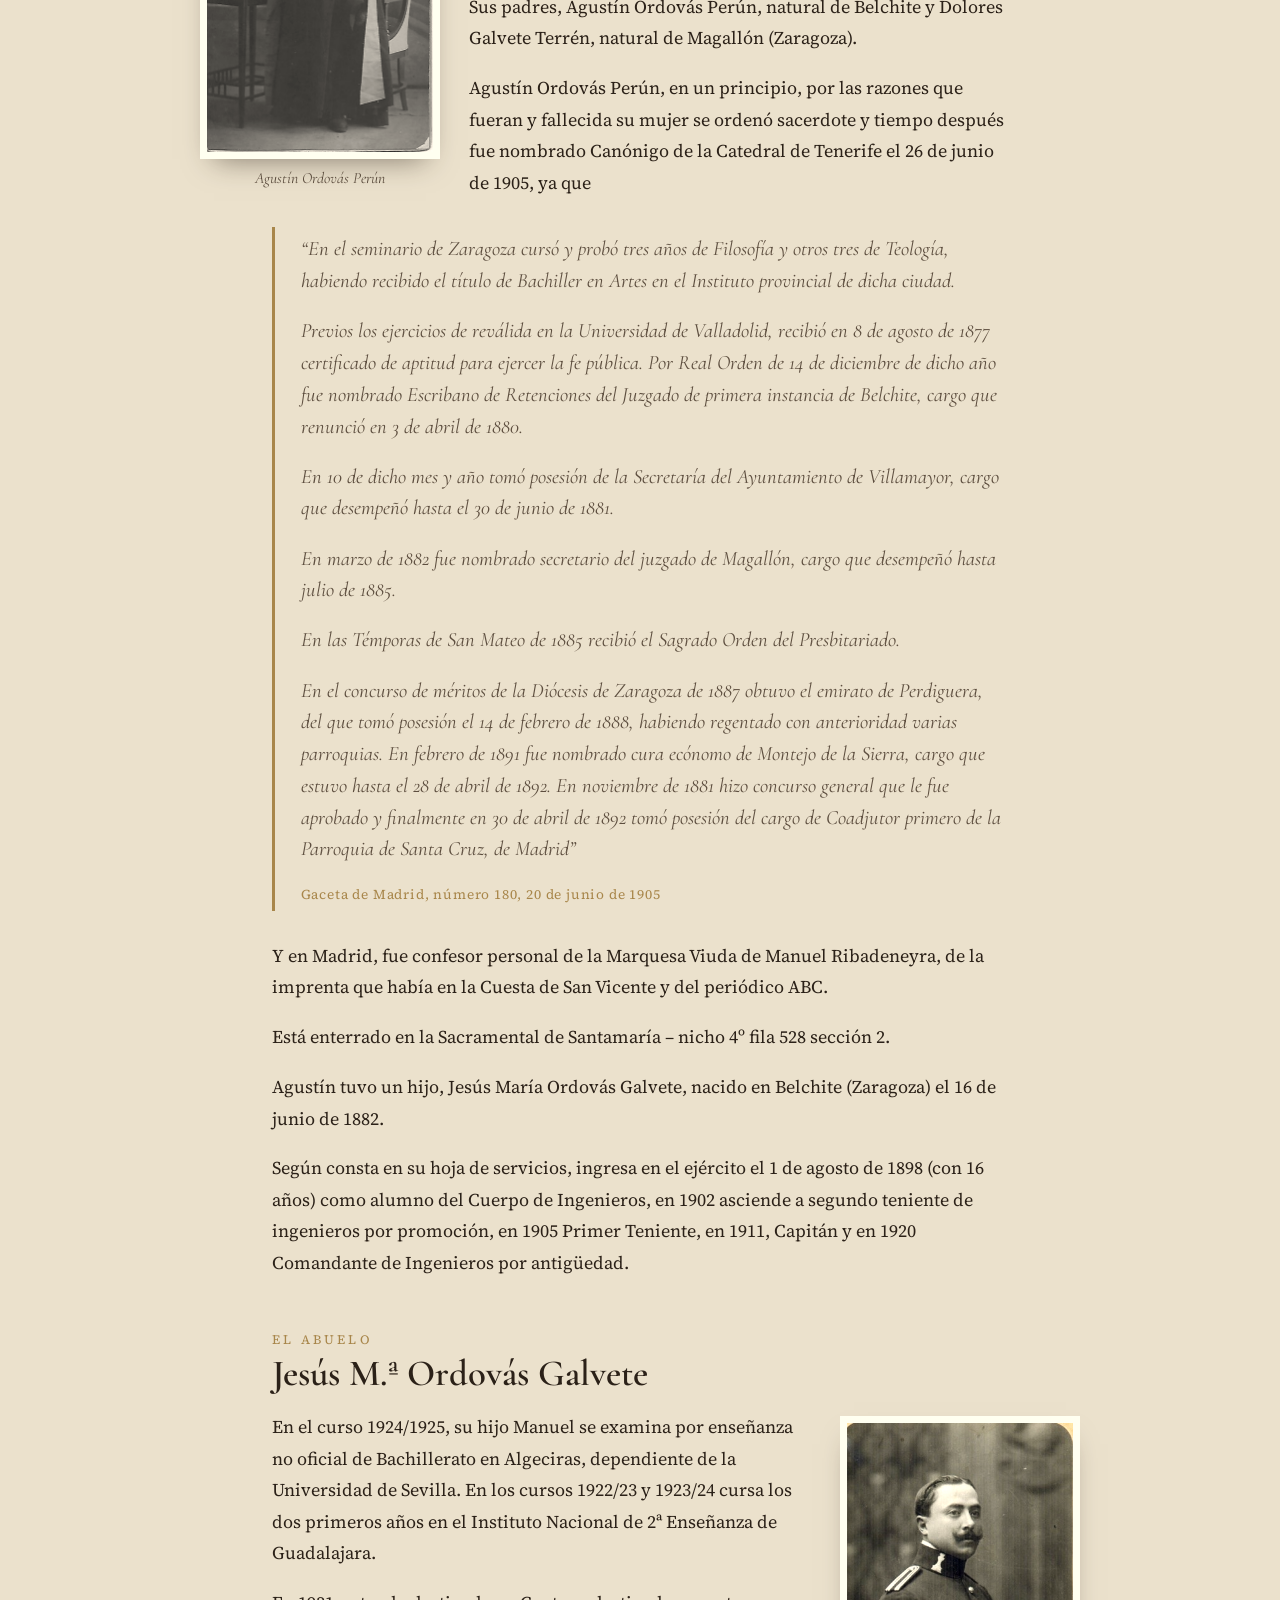
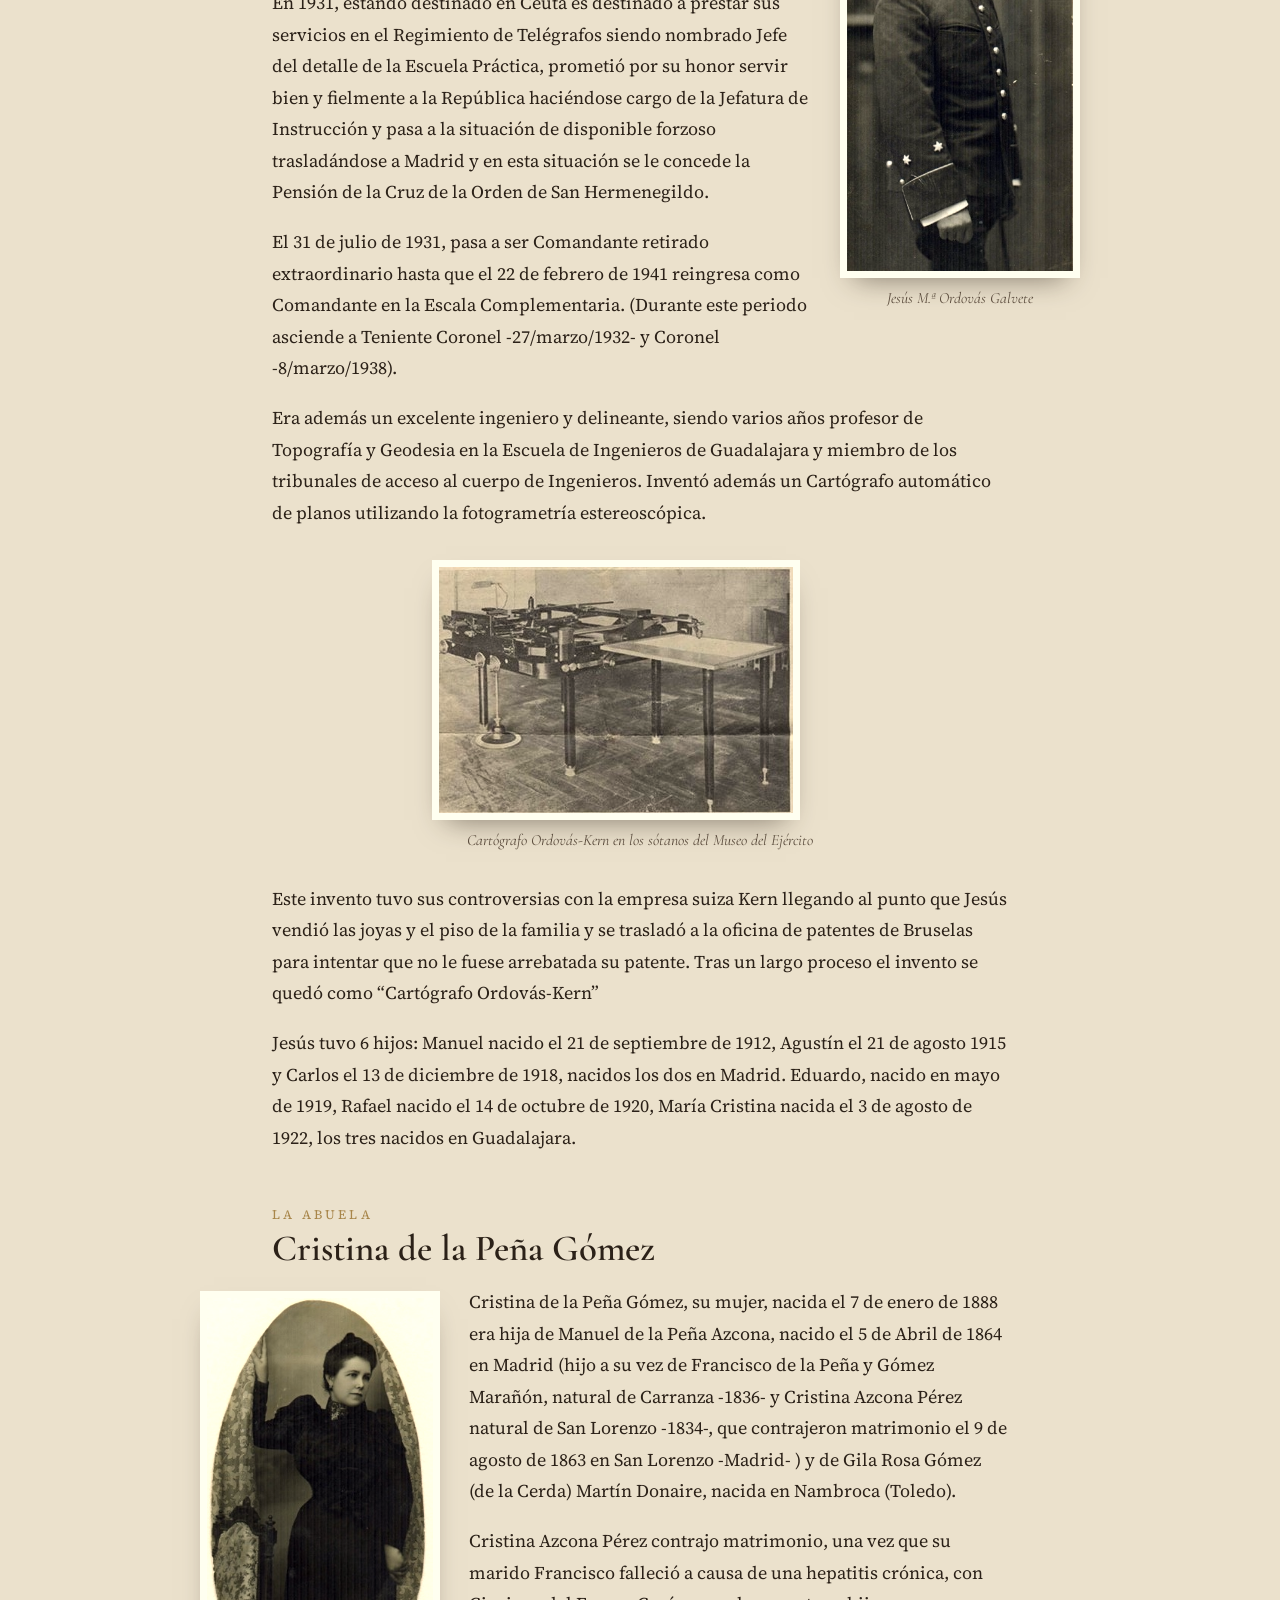
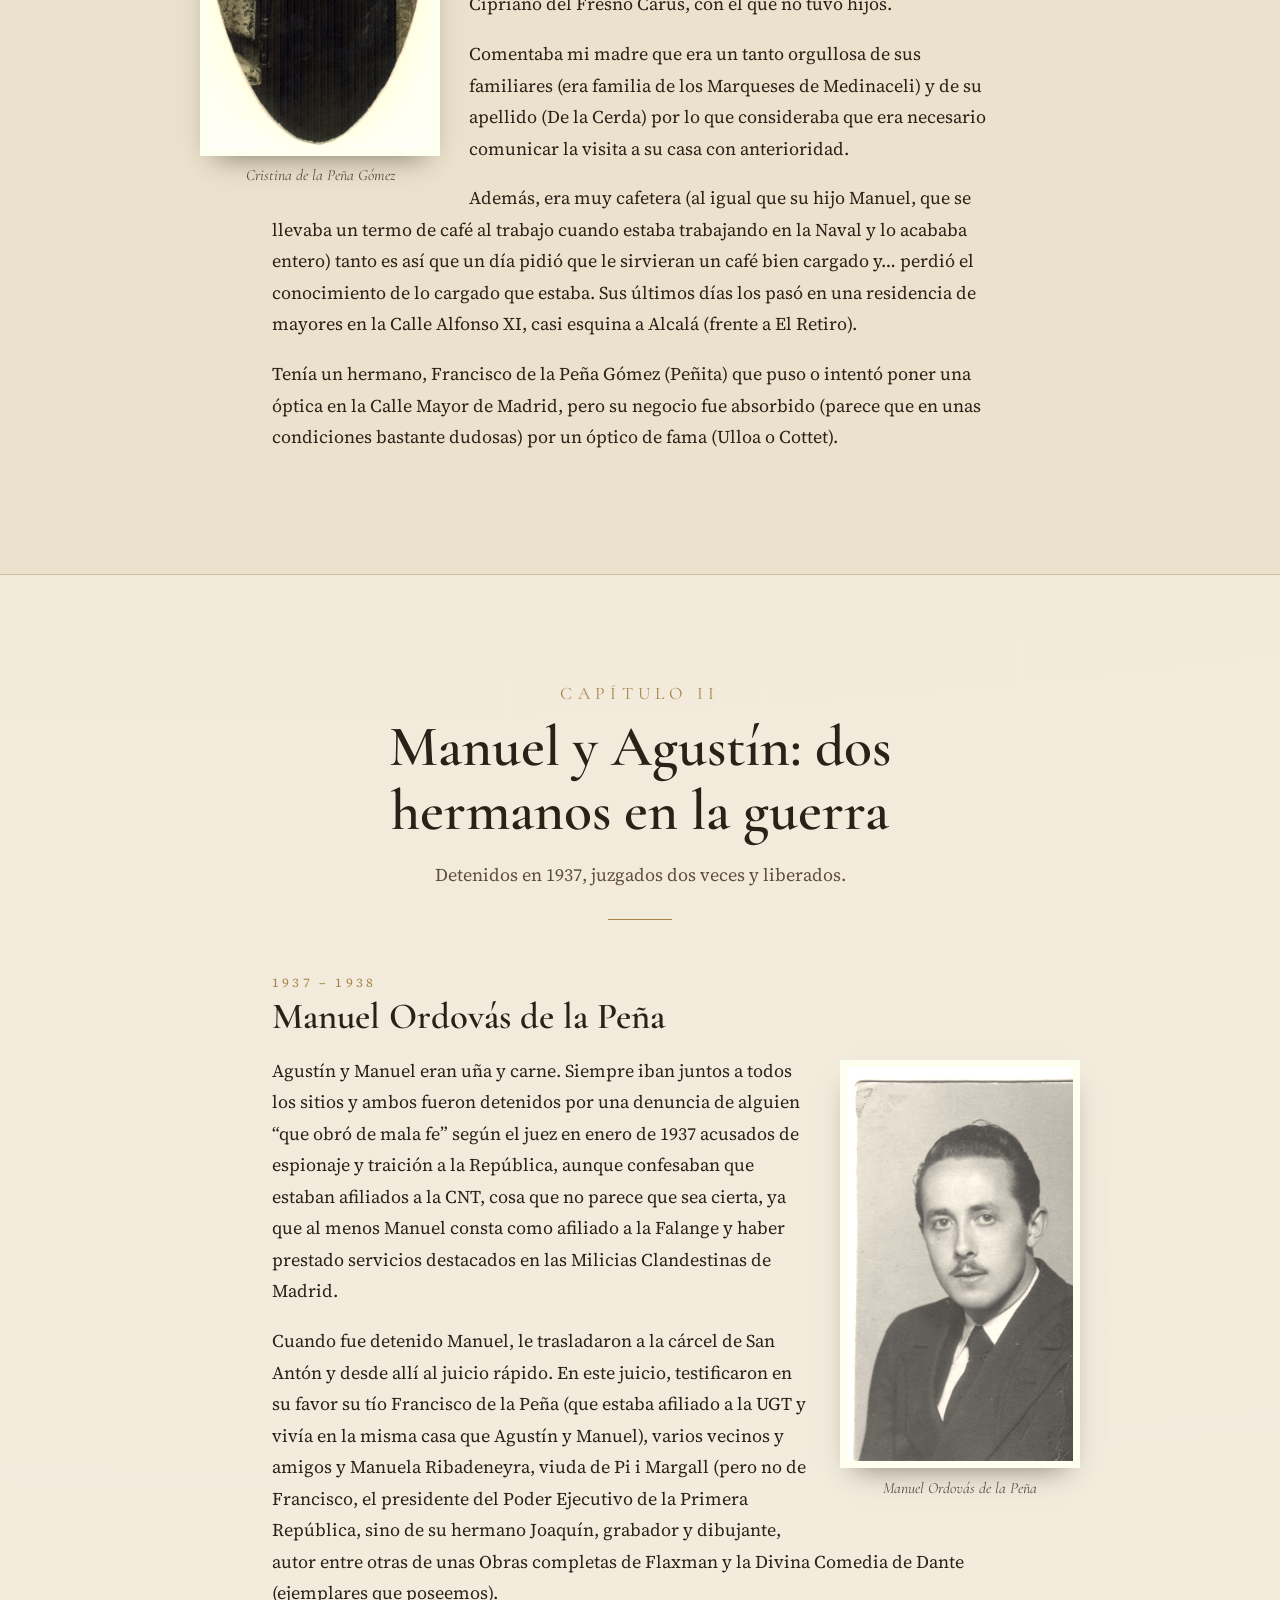
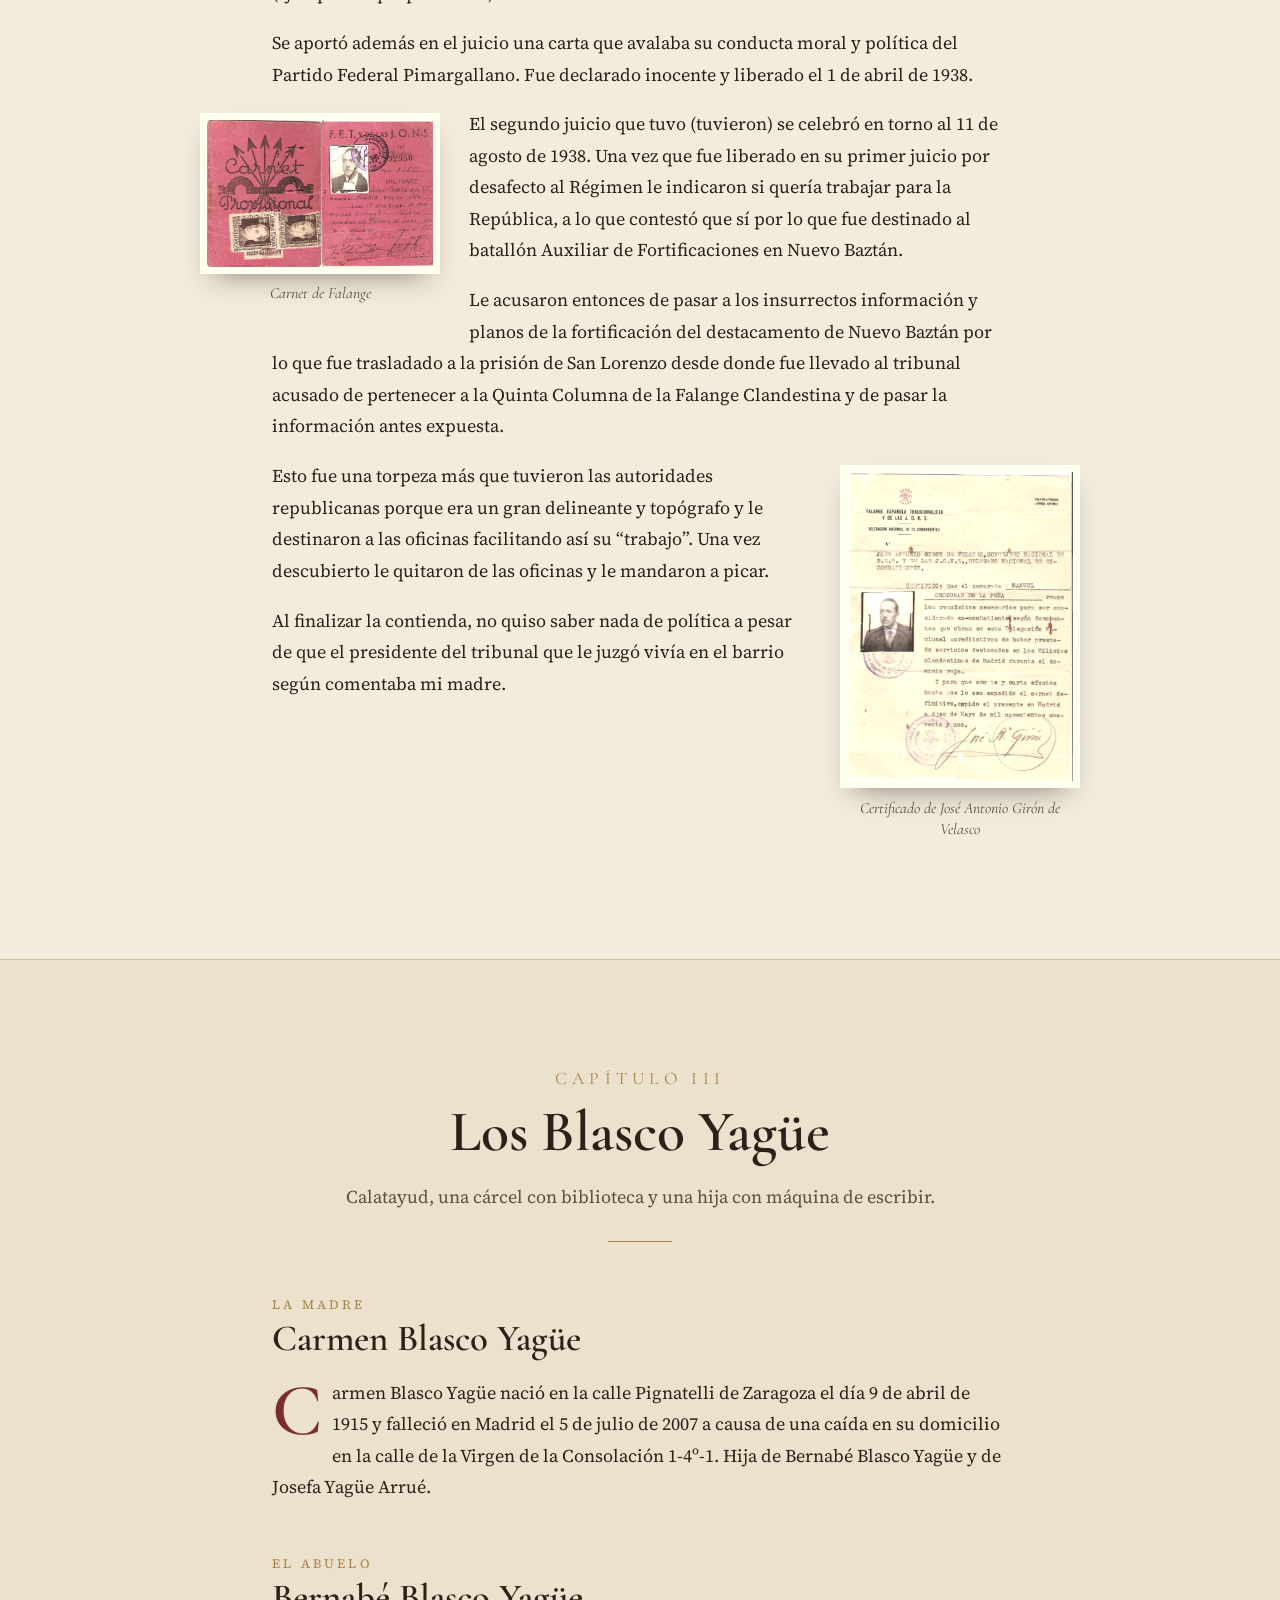
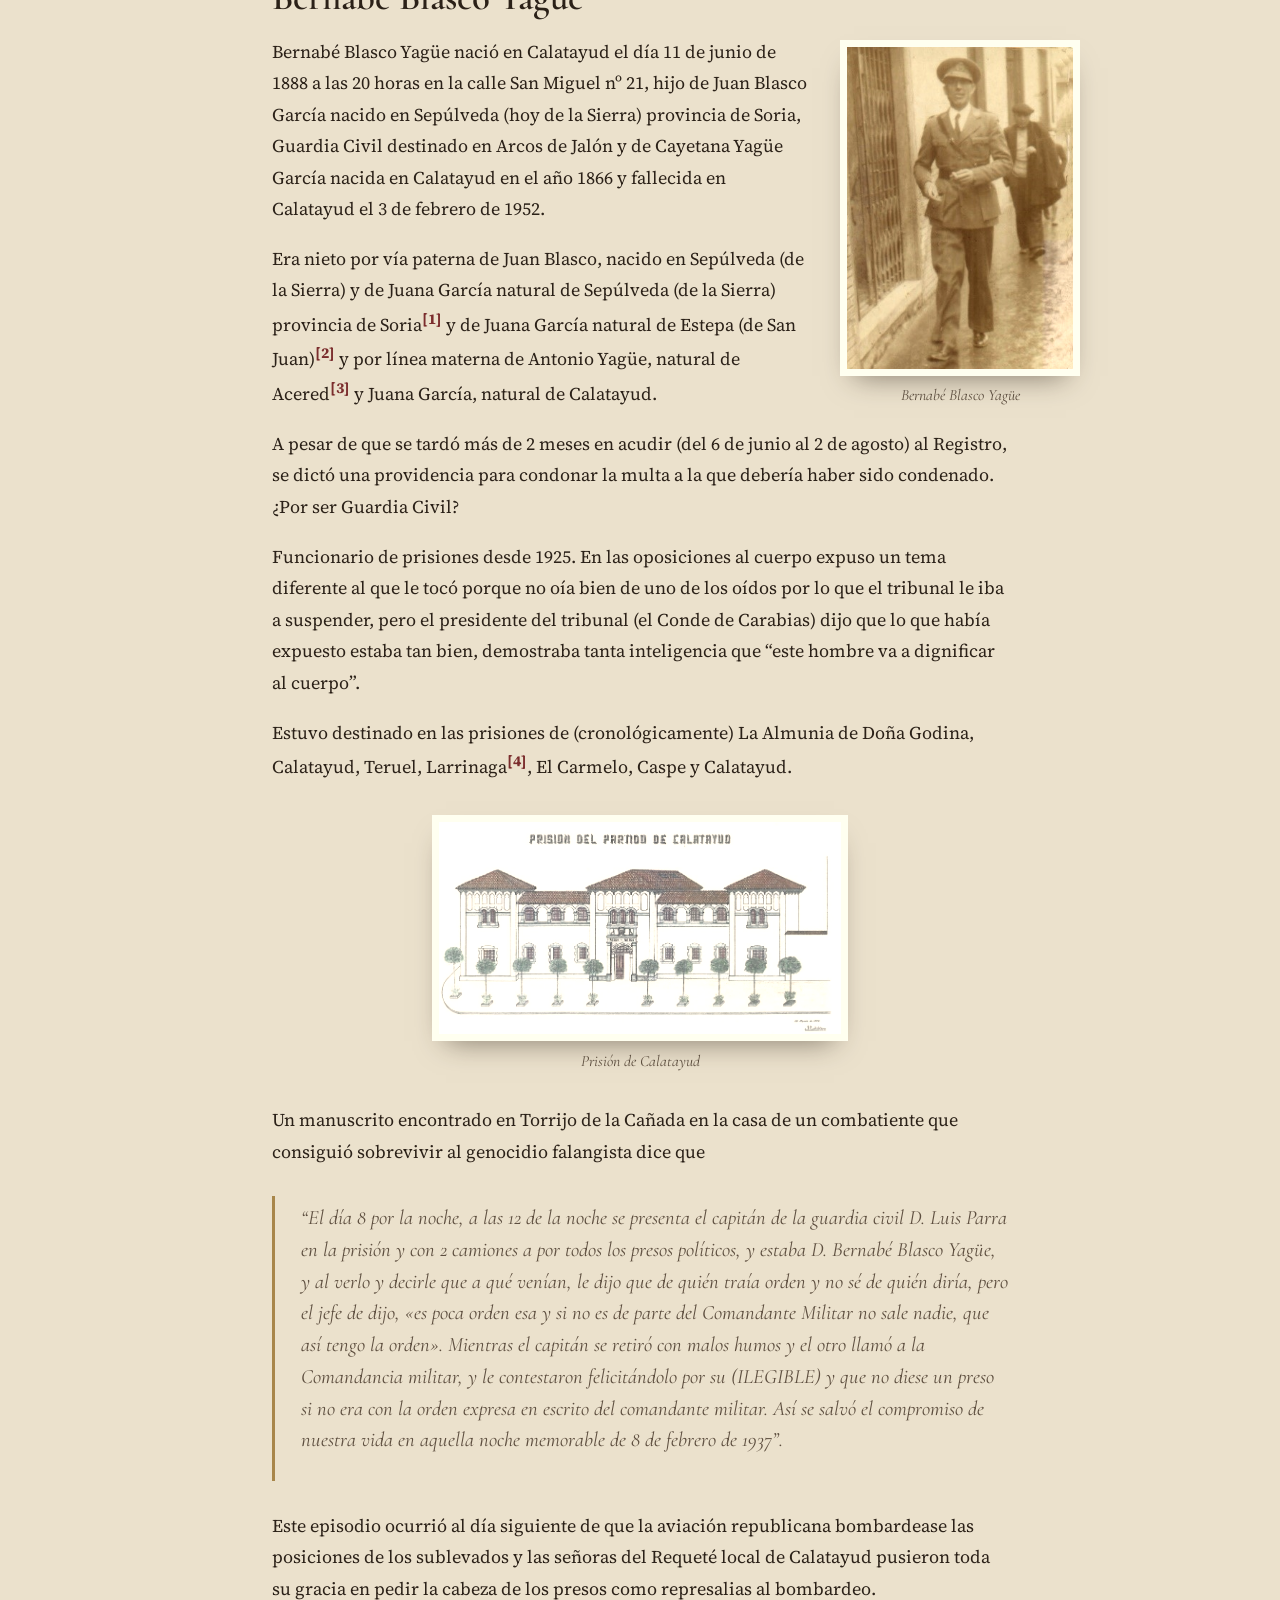
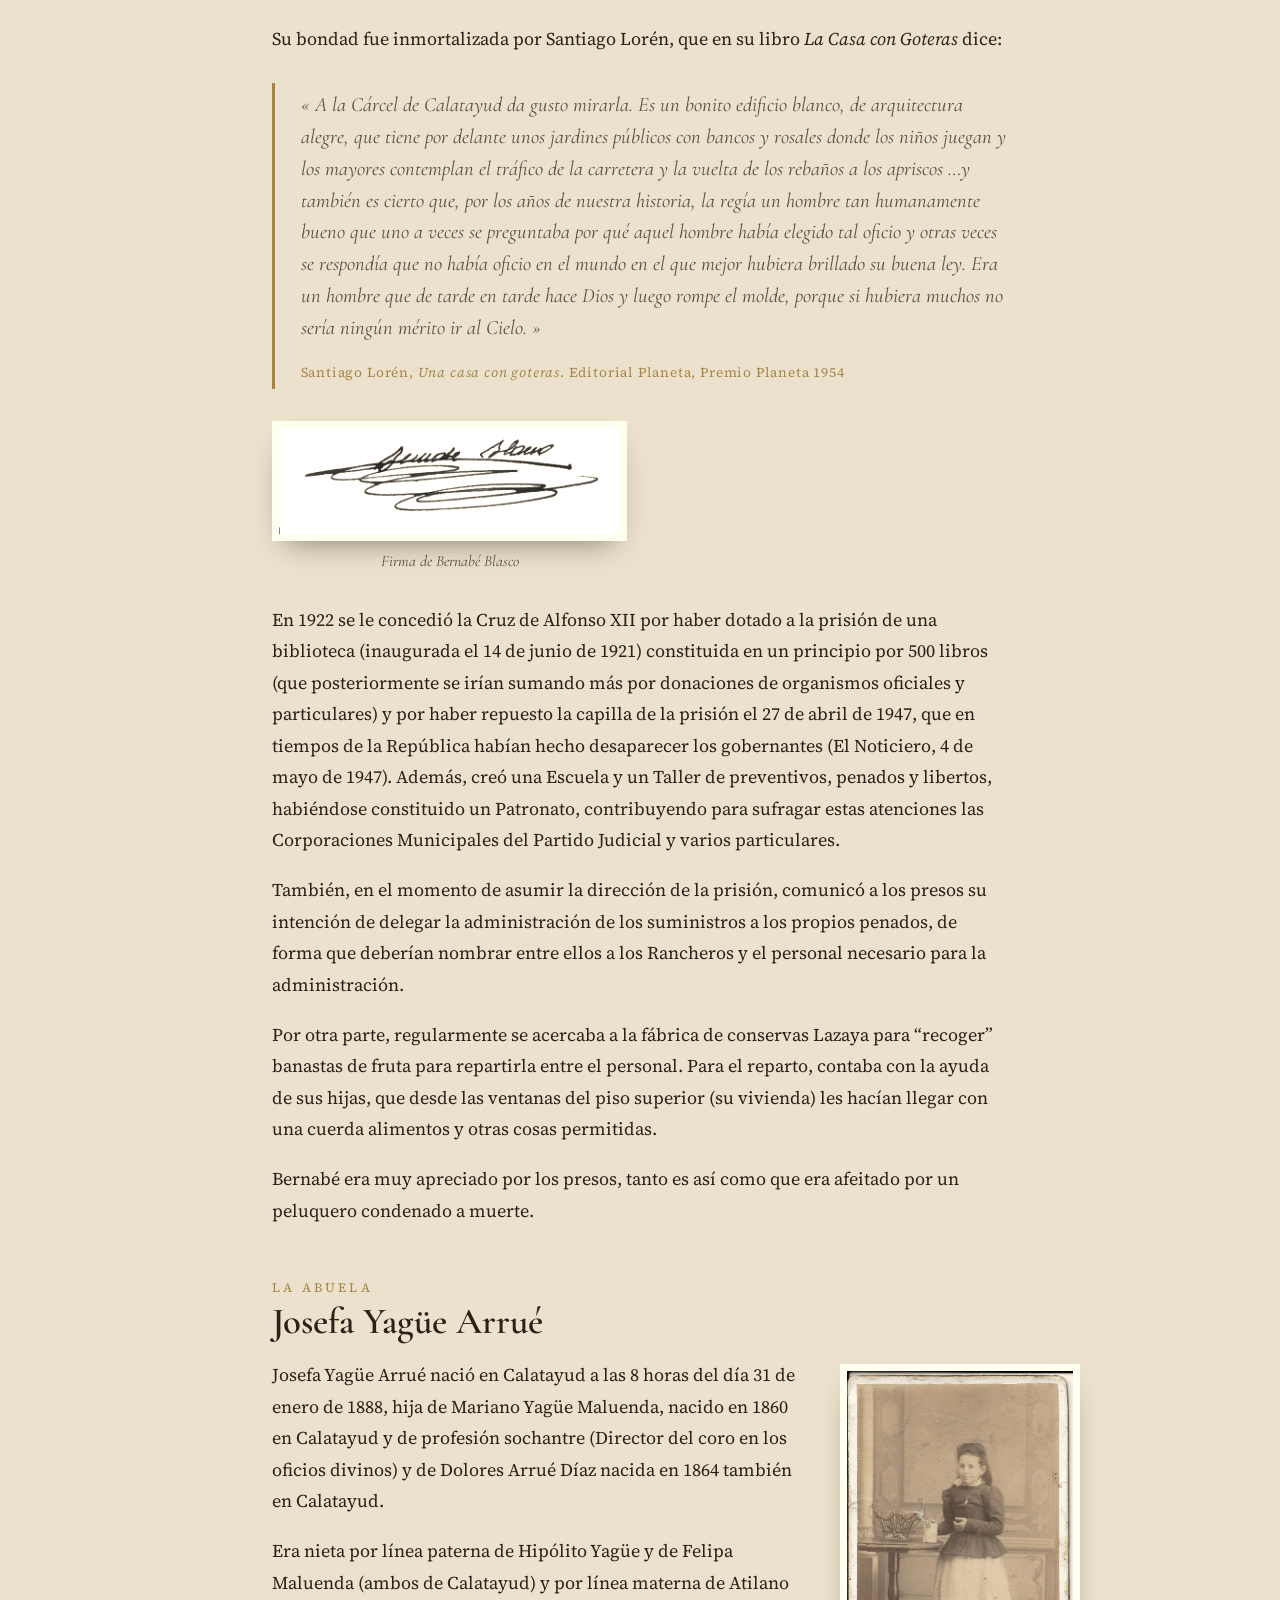
==== commit b07a1838: "Añade fotos de Carmen y la comunión, ajusta árbol y titulares" ====
--- a/index.html
+++ b/index.html
@@ -379,8 +379,11 @@
     <figure class="foto ancha reveal"><img src="img/Los-cinco-hermanos-de-mayores.jpg" alt="Los cinco hermanos Ordovás Blasco ya mayores"><figcaption>Los cinco hermanos, ya mayores, en la boda de Jorge (hijo de Rafael) y Gema, el 24 de julio de 2004</figcaption></figure>
     <p>Pese a las adversidades, la familia sigue adelante y Carmen se empieza a resentir de su enfermedad (retinosis pigmentaria) y va perdiendo poco a poco la visión hasta que ya se jubila debido a esta circunstancia el 9 de abril de 1977 a los 62 años.</p>
     <p>La jubilación, junto con su creciente ceguera los lleva bastante bien, habida cuenta de que se entretiene con deshacer y hacer jerséis (nos utilizaba a los pequeños para sostener las madejas de lana), coser (nos pedía que enhebrásemos las agujas) … pero sobre todo la bolsa. Compra y vende acciones obteniendo en ocasiones suculentos beneficios que repartía periódicamente entre todos los hijos a partes iguales. Tanto es así que, pocos días antes de morir recibió del BBVA un diploma de bróker.</p>
-    <figure class="foto der reveal"><img src="img/Carmen-con-sus-nietos-en-Alcala.jpg" alt="Carmen con sus nietos Arantxa y Jorge en el patio de su casa de Alcalá de Henares"><figcaption>Carmen con sus nietos Arantxa y Jorge en el patio de su casa de Alcalá de Henares, antes de venir a Madrid</figcaption></figure>
-    <p>Aprovecha también la jubilación para ayudar a cuidar a sus nietos Jorge y Arantxa a raíz del fallecimiento de su madre M.ª Carmen y el traslado de la familia al barrio desde Alcalá de Henares donde vivían.</p>
+    <p>Aprovecha también la jubilación para ayudar a cuidar, junto a su hermana María Luisa, a sus nietos Jorge y Arantxa, a raíz del fallecimiento de su madre M.ª Carmen y el traslado de la familia al barrio desde Alcalá de Henares donde vivían.</p>
+    <div class="fila-fotos">
+      <figure class="foto reveal" style="--r:.673"><img src="img/Carmen-con-sus-nietos-en-Alcala.jpg" alt="Carmen con sus nietos Arantxa y Jorge en el patio de su casa de Alcalá de Henares"><figcaption>Carmen con sus nietos Arantxa y Jorge en el patio de su casa de Alcalá de Henares, antes de venir a Madrid</figcaption></figure>
+      <figure class="foto reveal" style="--r:1.507"><img src="img/Maria-Luisa-Carmen-y-Trinidad-comunion.jpg" alt="María Luisa, Carmen y Trinidad en la comunión de Arantxa y Jorge"><figcaption>María Luisa (a la izquierda) y Carmen (en el centro), junto a Trinidad, esposa de Eduardo, en la comunión de Arantxa y Jorge</figcaption></figure>
+    </div>
     <p>Ya más mayor, pasa unos episodios de una cierta enajenación que se controlan hasta que un día, sufre una caída en casa provocándose un derrame cerebral y, trasladada a la Clínica N.ª Sra. de América fallece a los pocos días. En esta misma clínica fallecerá años después su hermana María Luisa.</p>
   </article>
 </section>
--- a/css/style.css
+++ b/css/style.css
@@ -278,3 +278,10 @@
   .lamina-web .solo-ordenador { display: none; }
   .lamina-web .solo-movil { display: inline; }
 }
+
+/* Fila de fotos con la misma altura */
+.fila-fotos { display: flex; gap: 1.2rem; margin: 2rem 0; clear: both; align-items: flex-start; }
+.fila-fotos figure.foto { margin: 0; float: none; width: auto; flex: var(--r) 1 0; min-width: 0; }
+.fila-fotos figure.foto img { width: 100%; height: auto; display: block; }
+.fila-fotos figure.foto figcaption { font-size: .88rem; }
+@media (max-width: 760px) { .fila-fotos { flex-direction: column; } .fila-fotos figure.foto { flex: none; width: 100%; } }
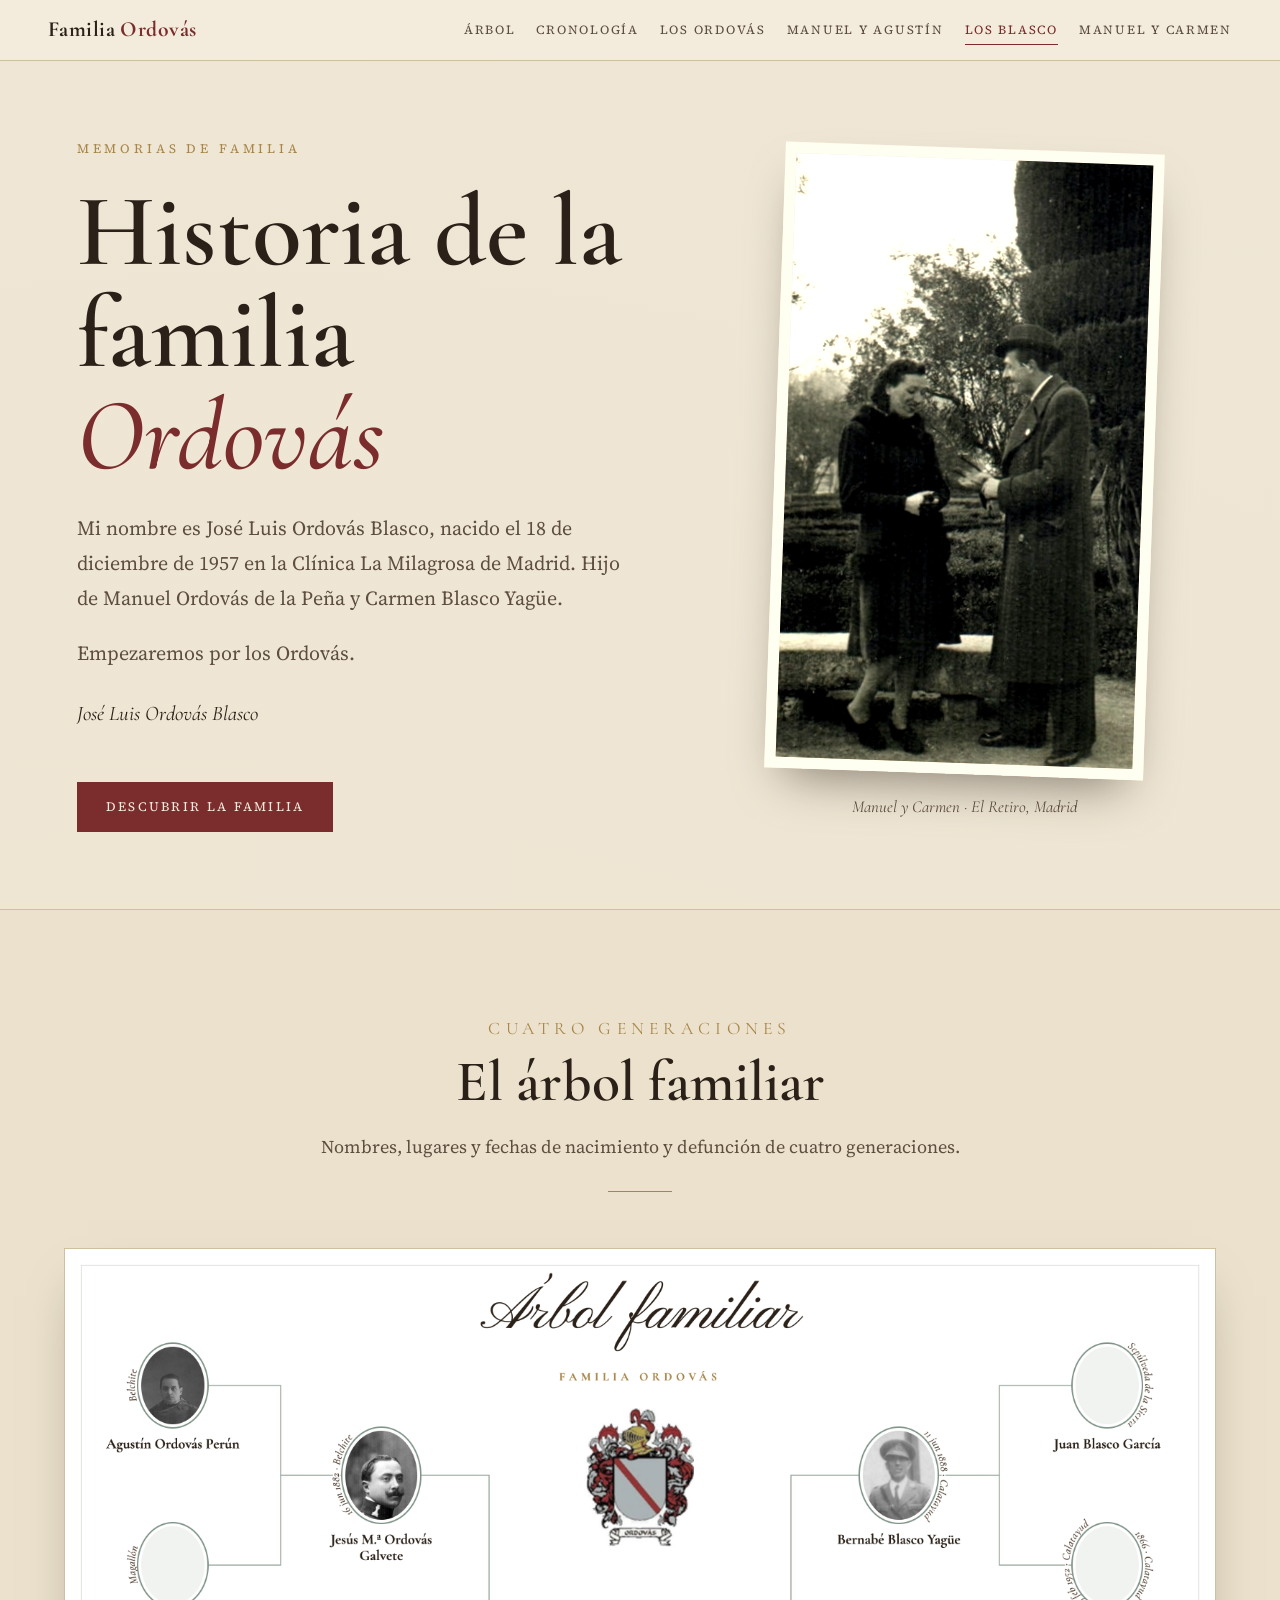
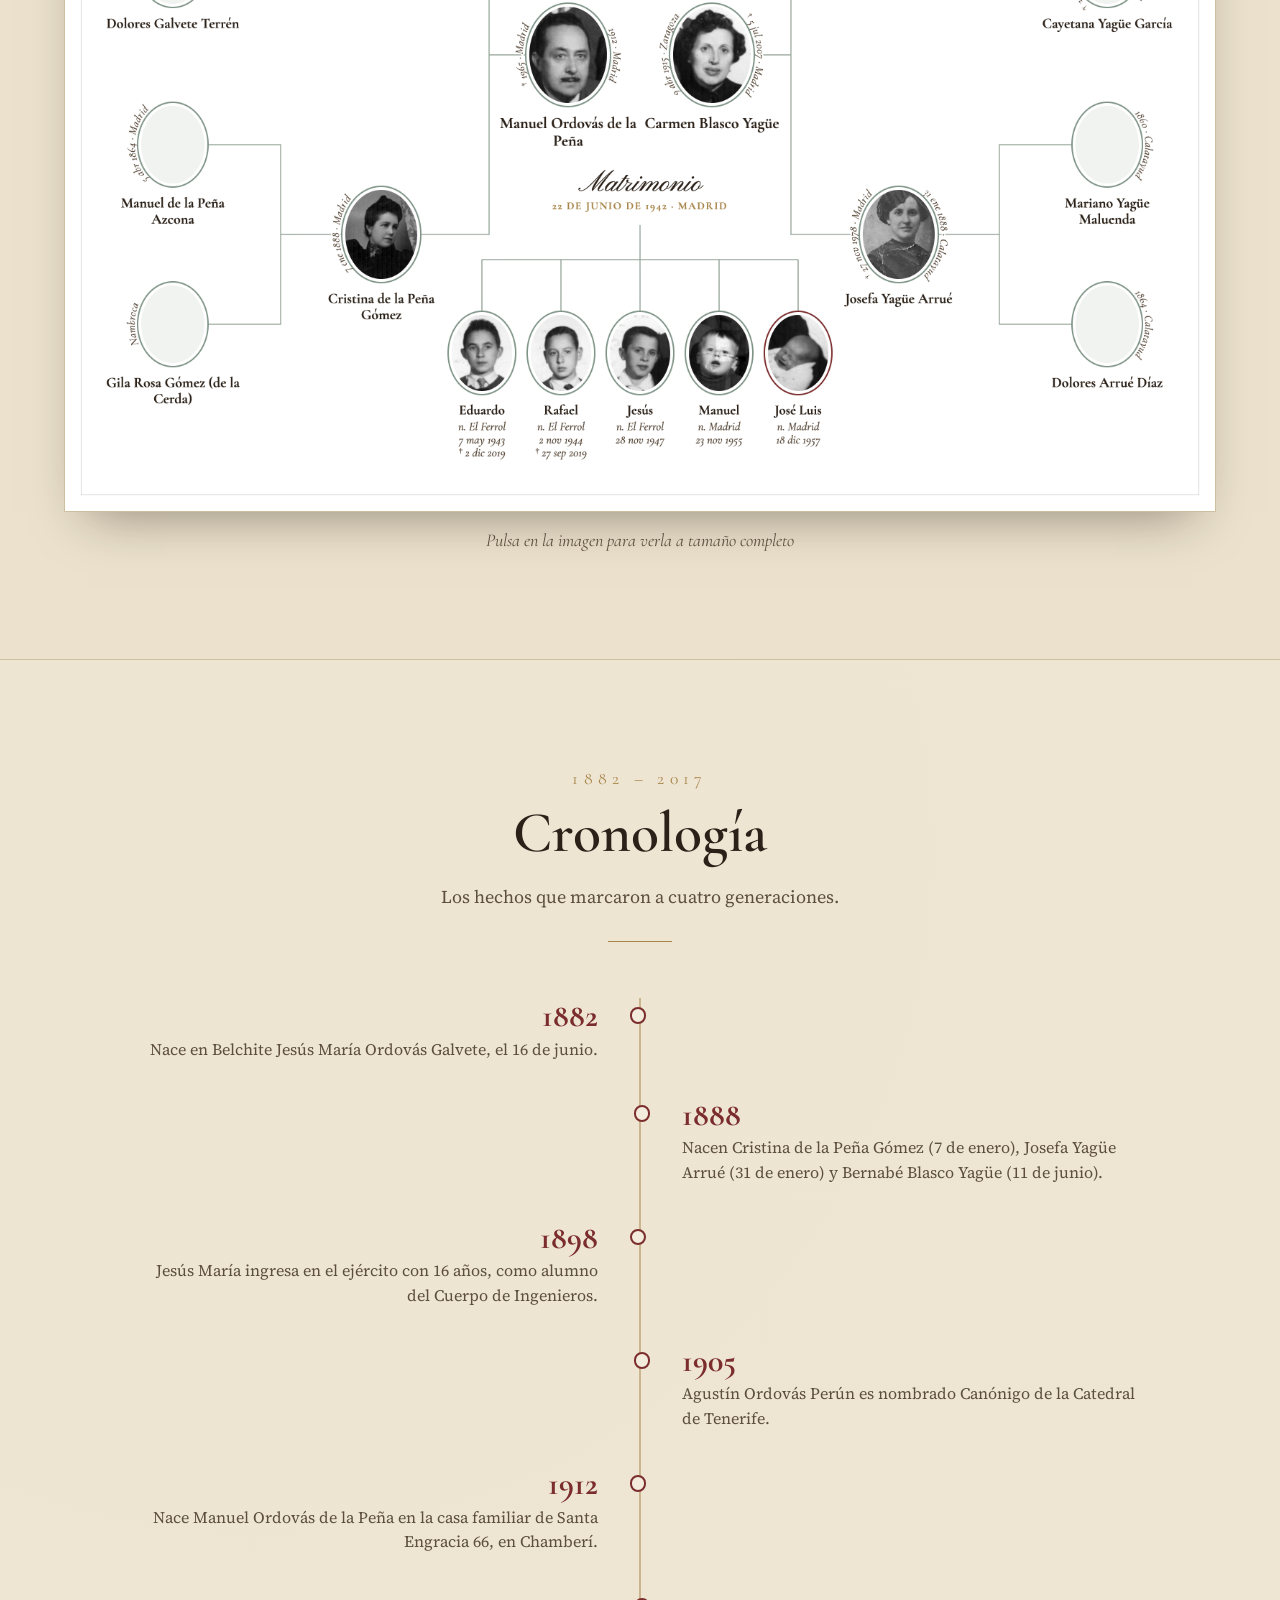
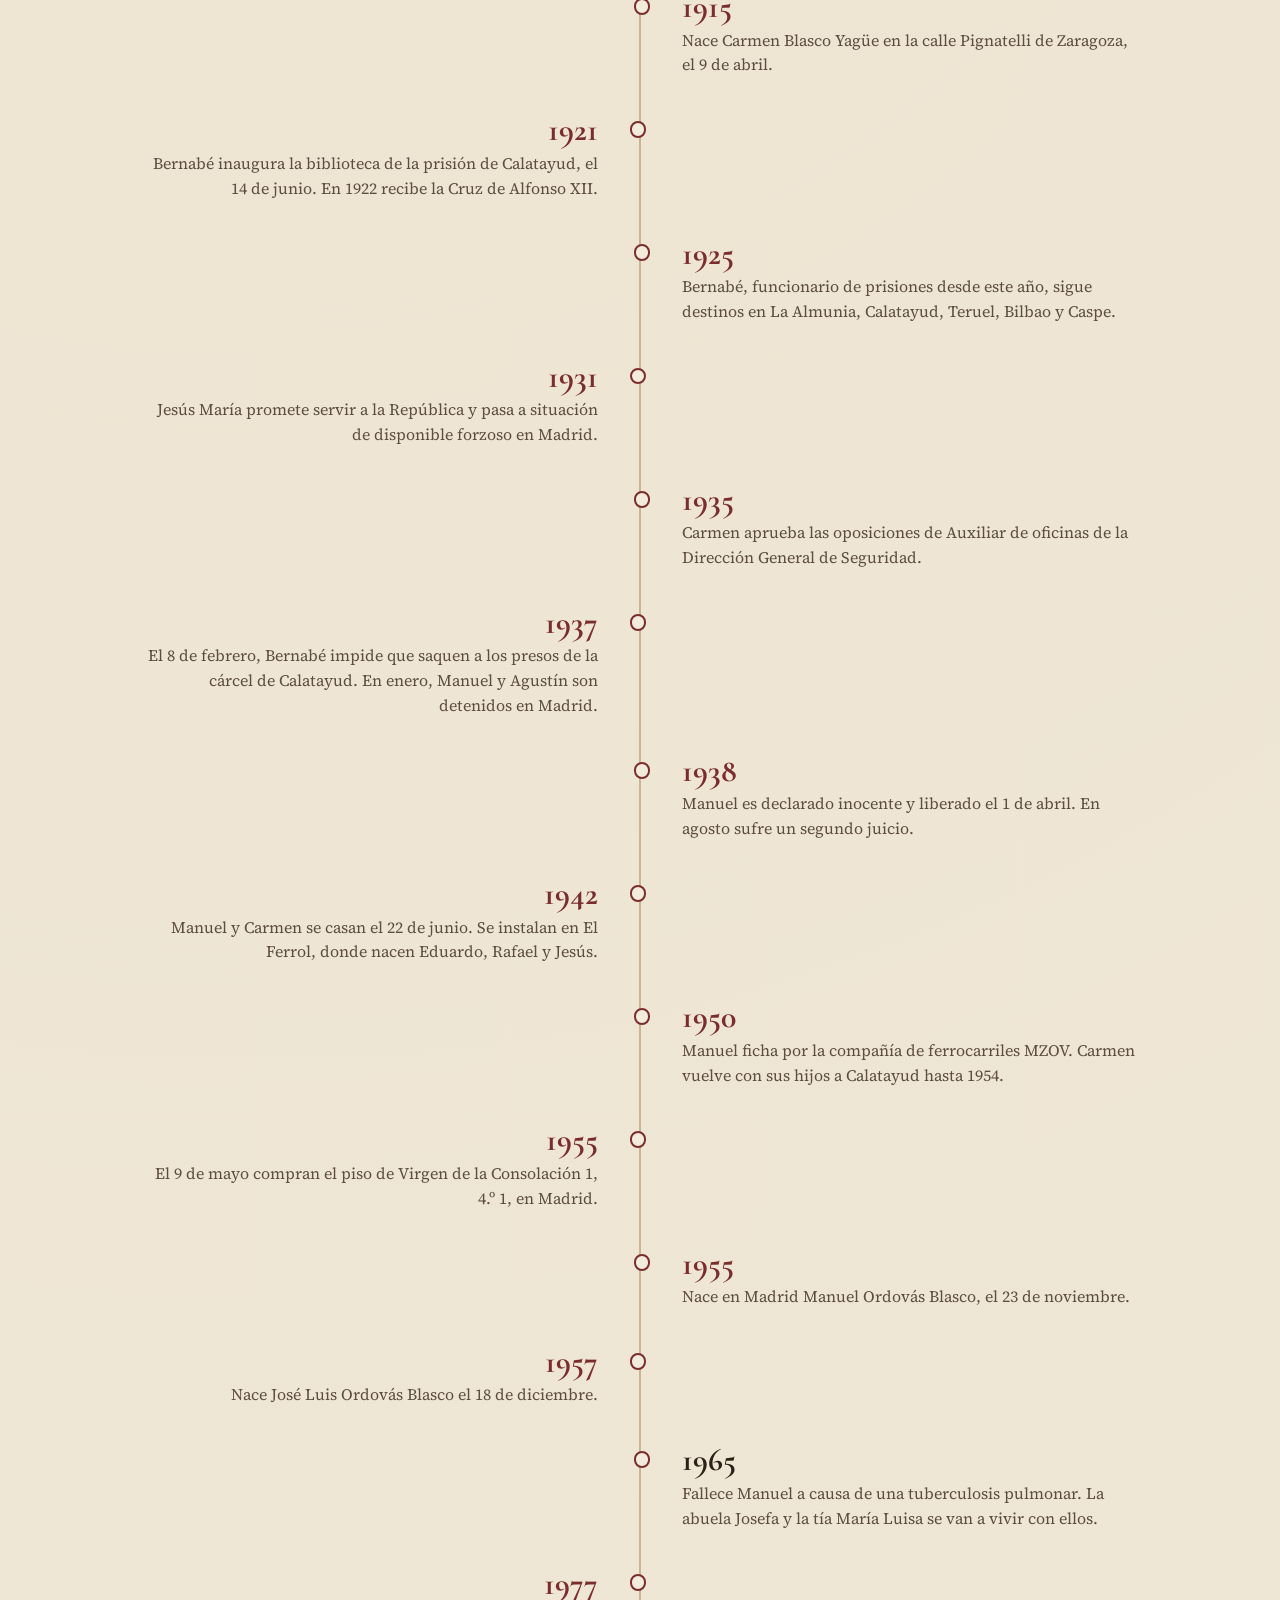
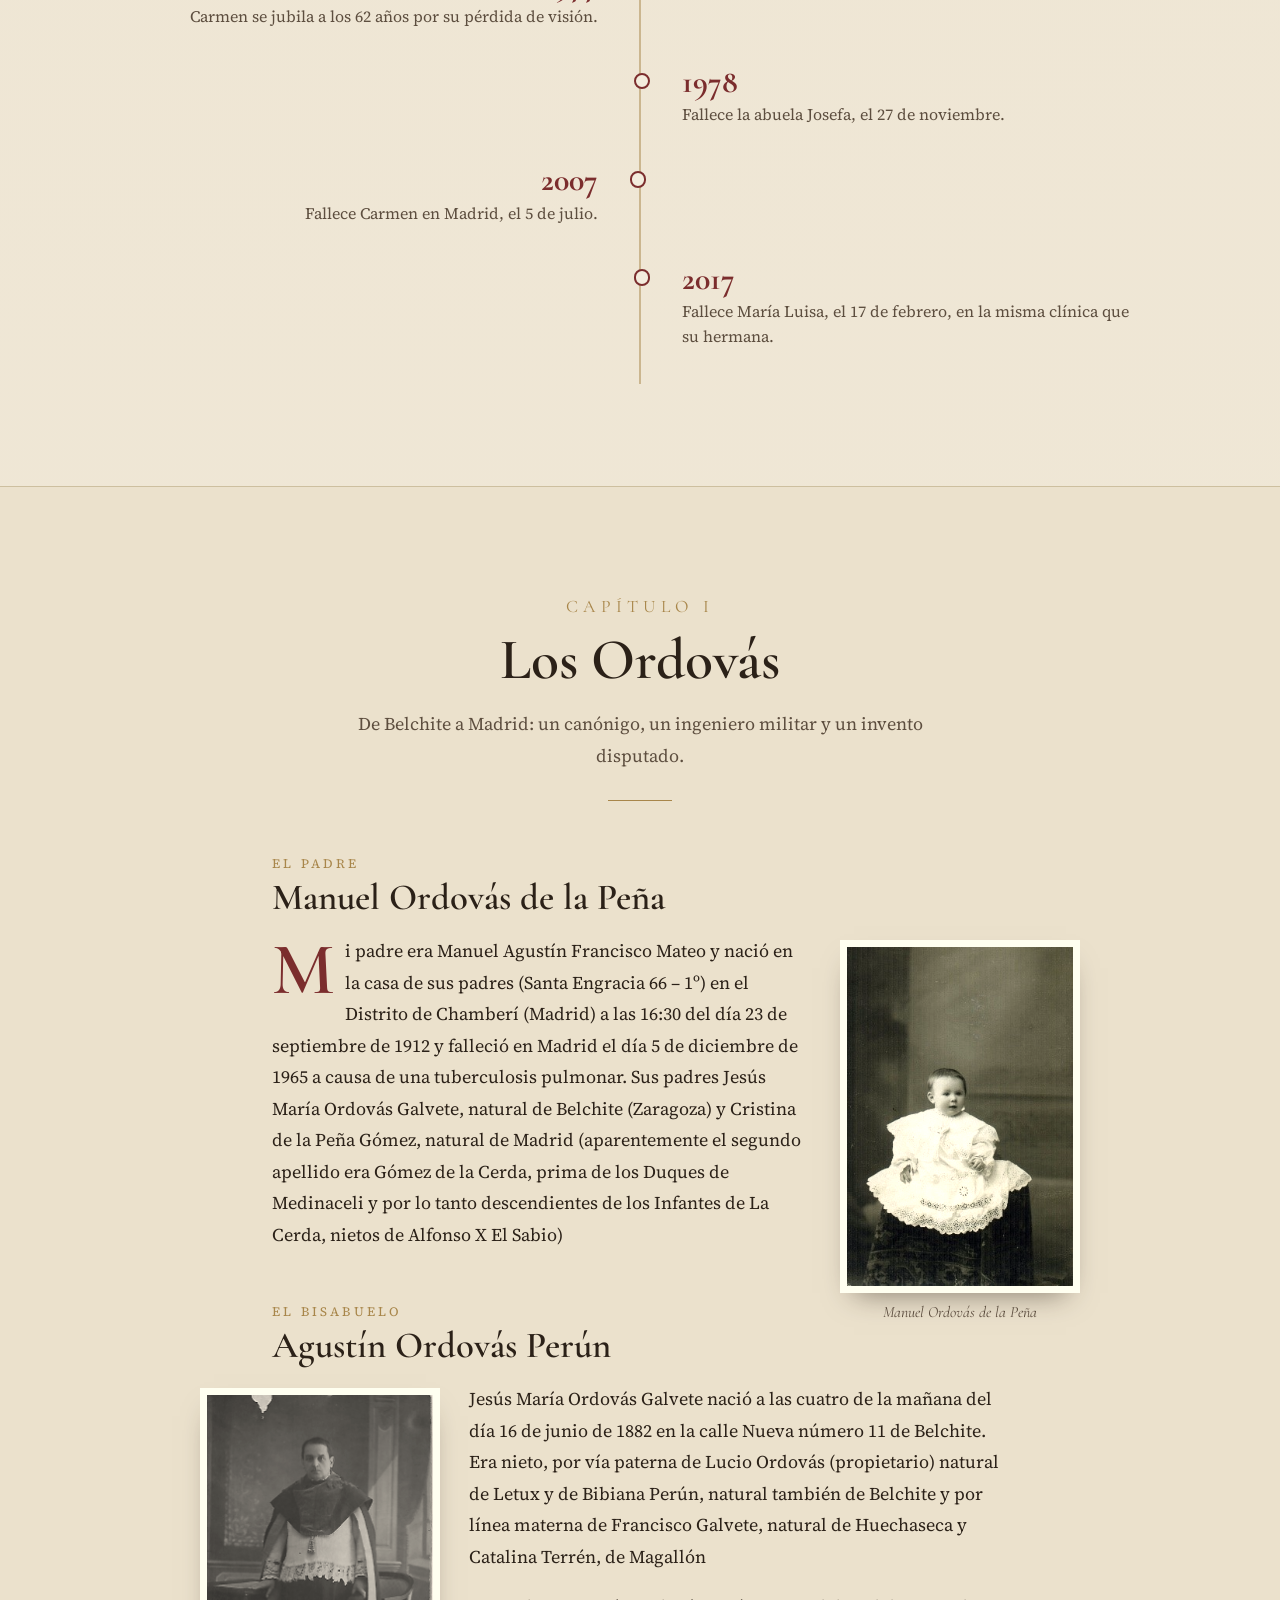
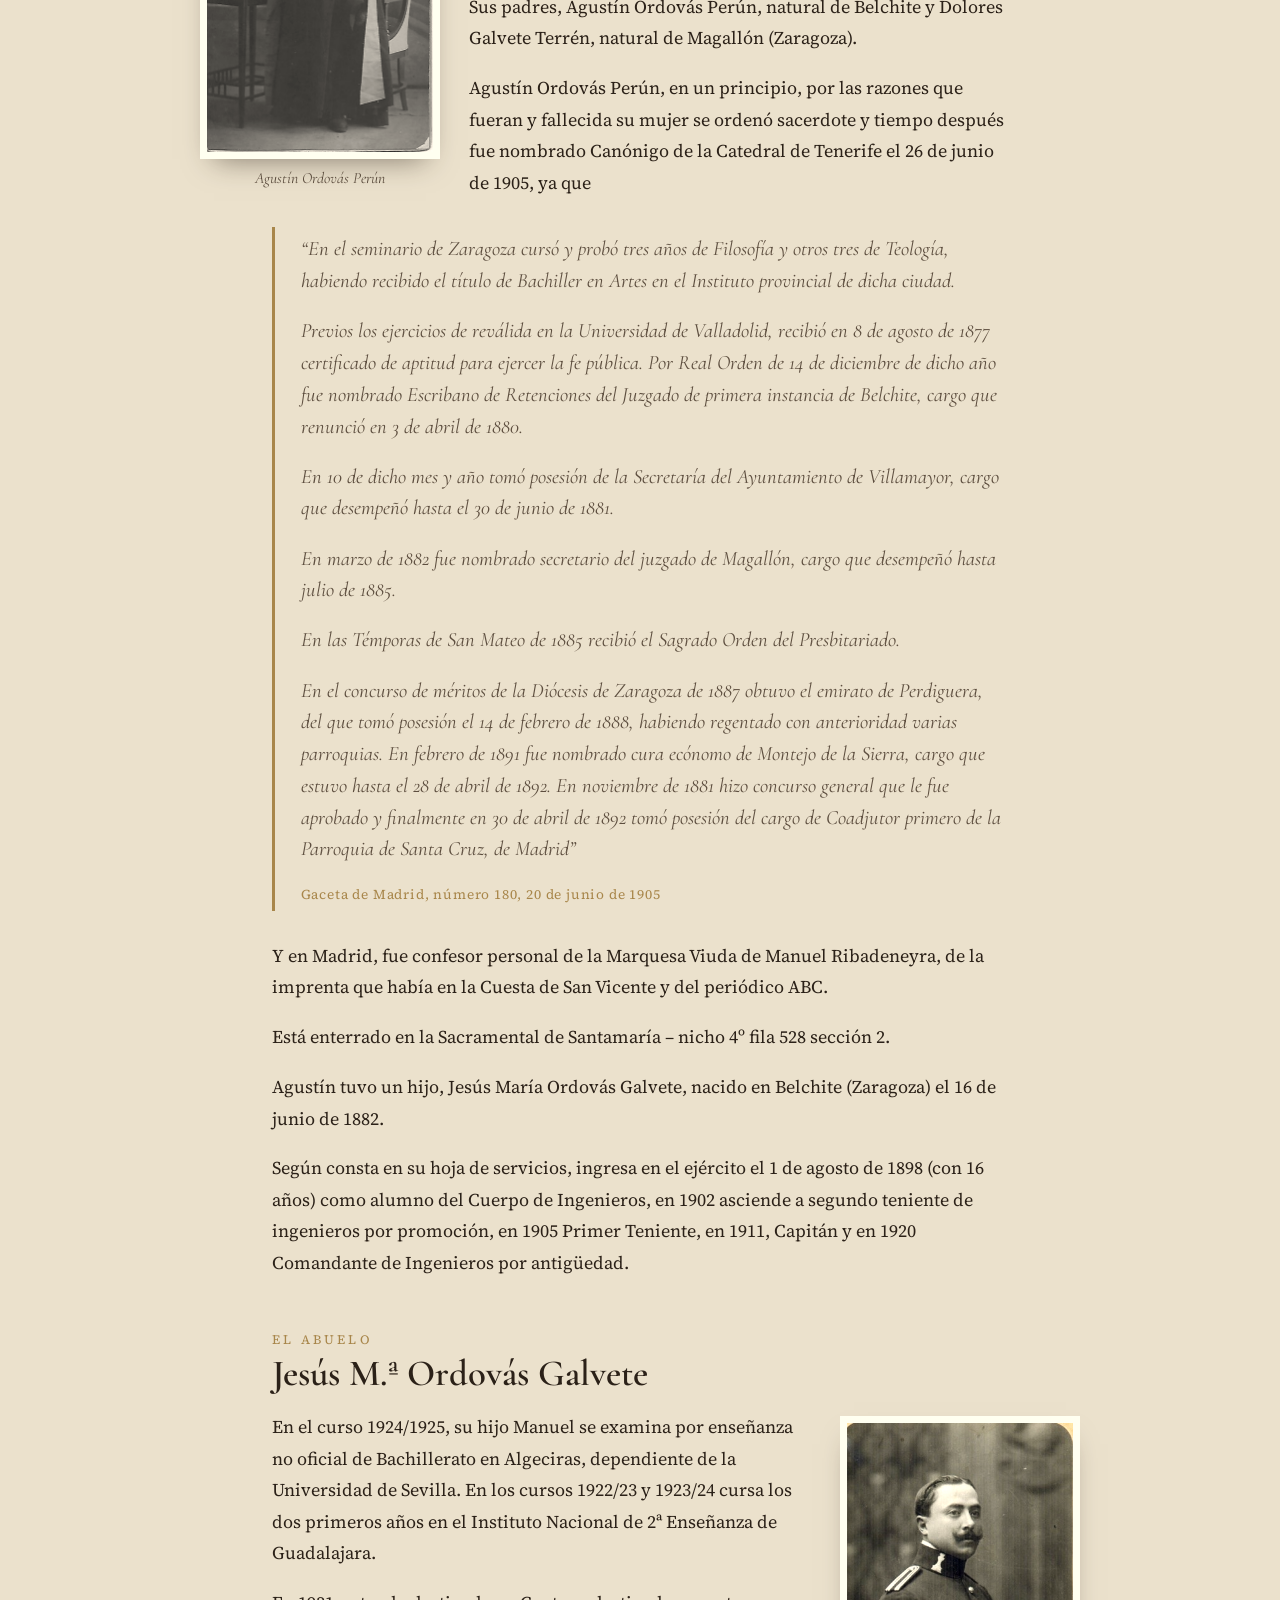
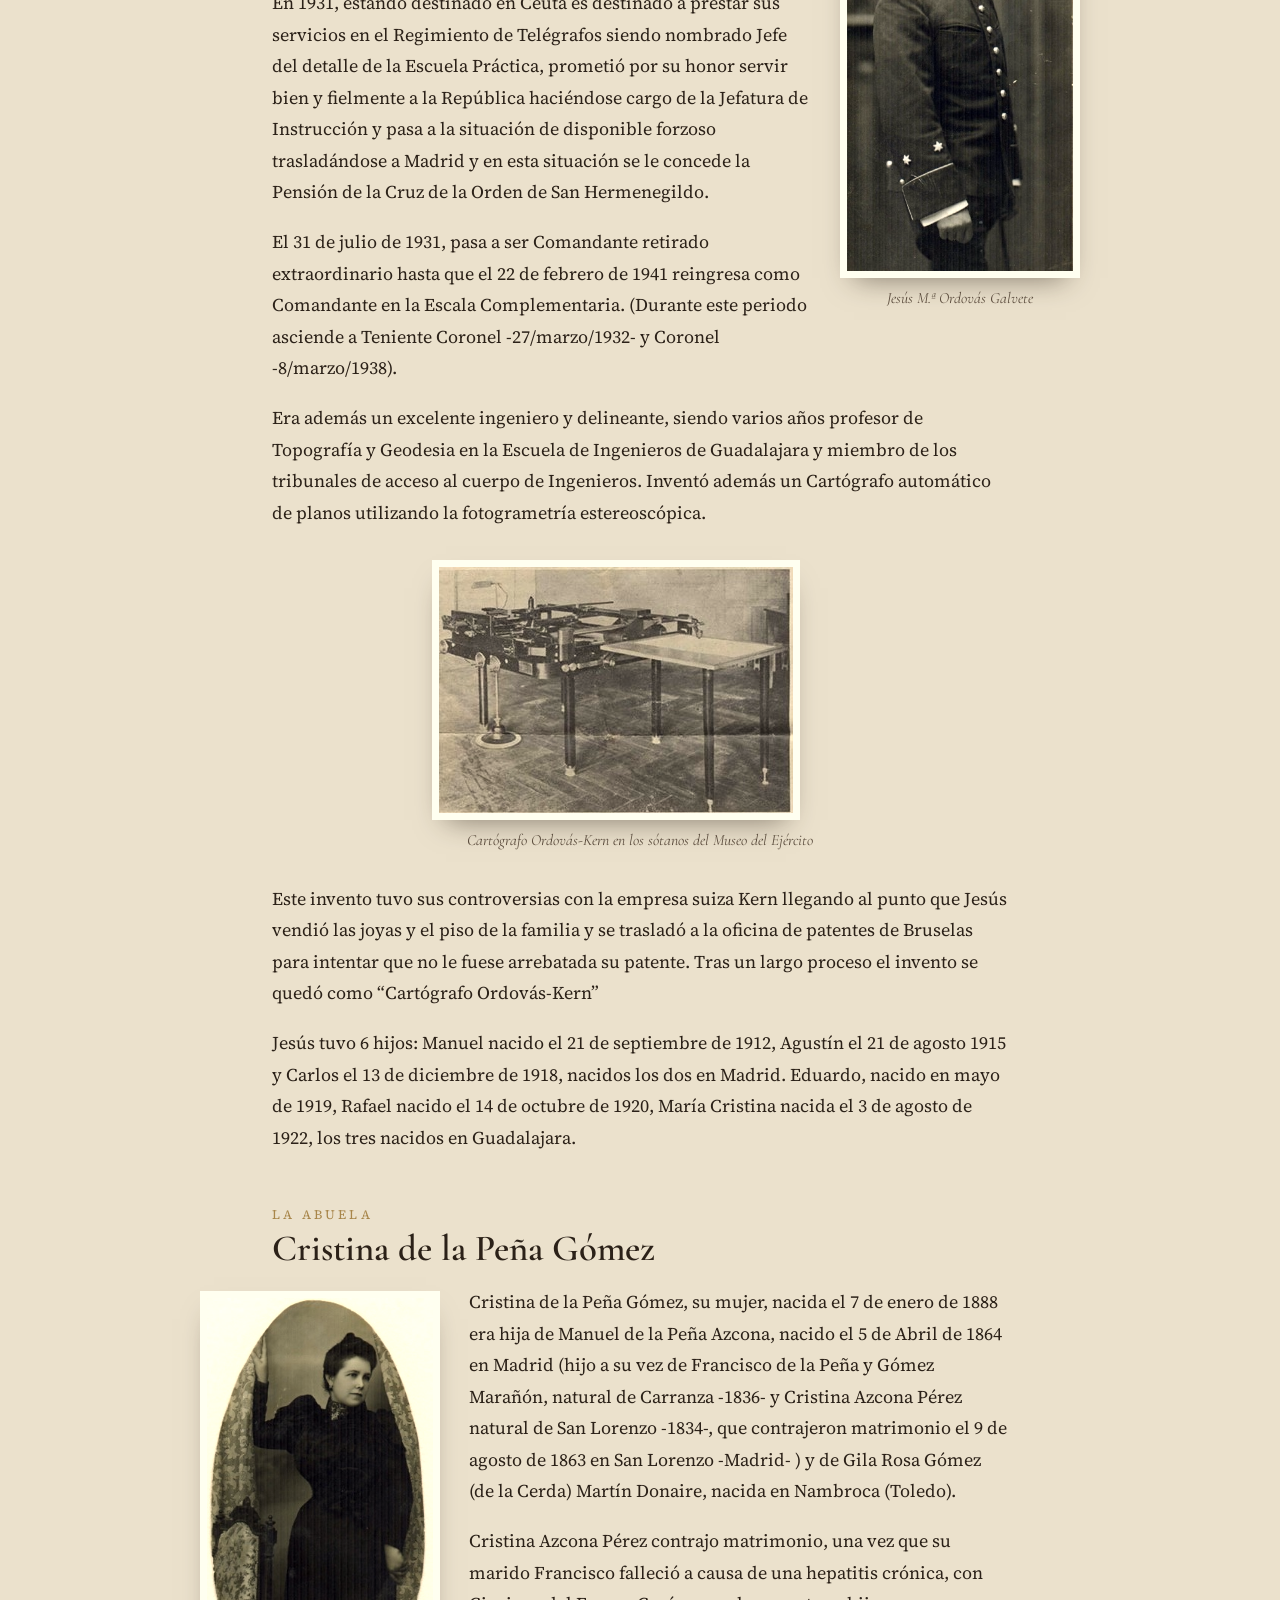
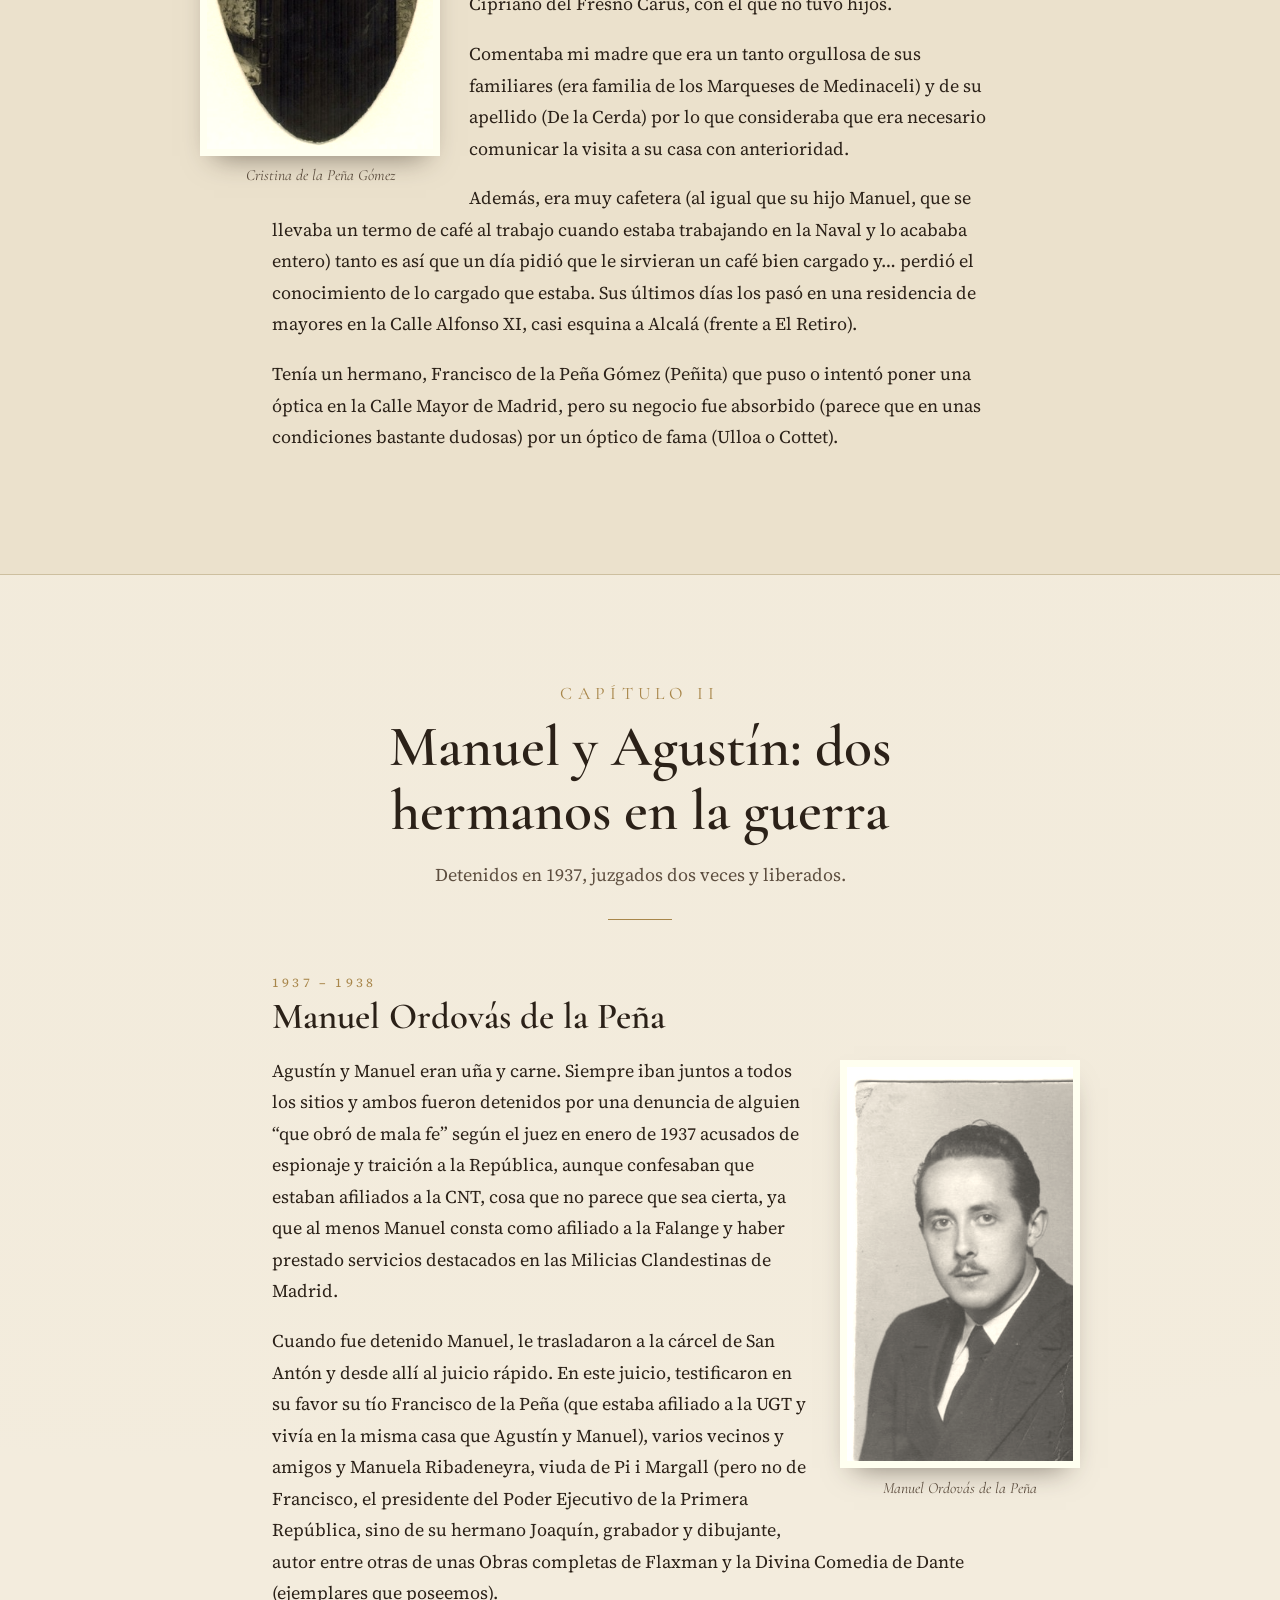
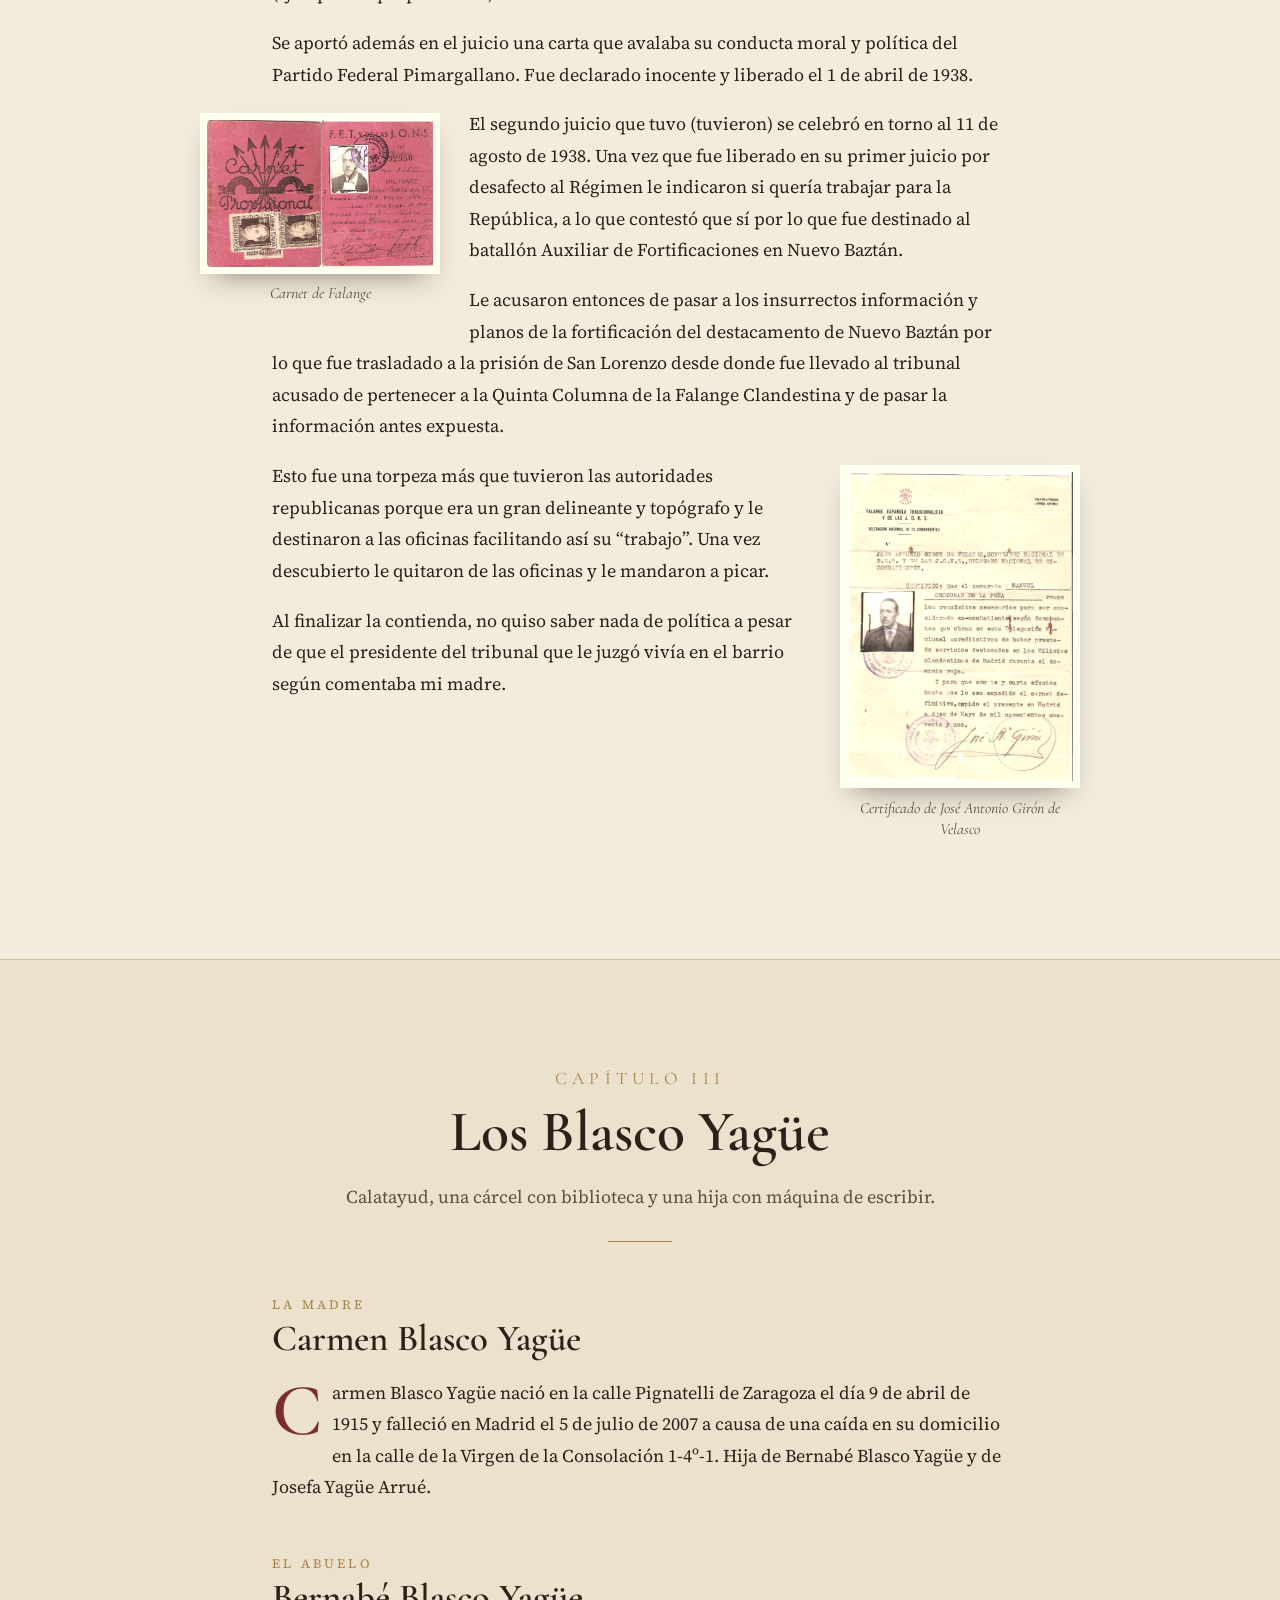
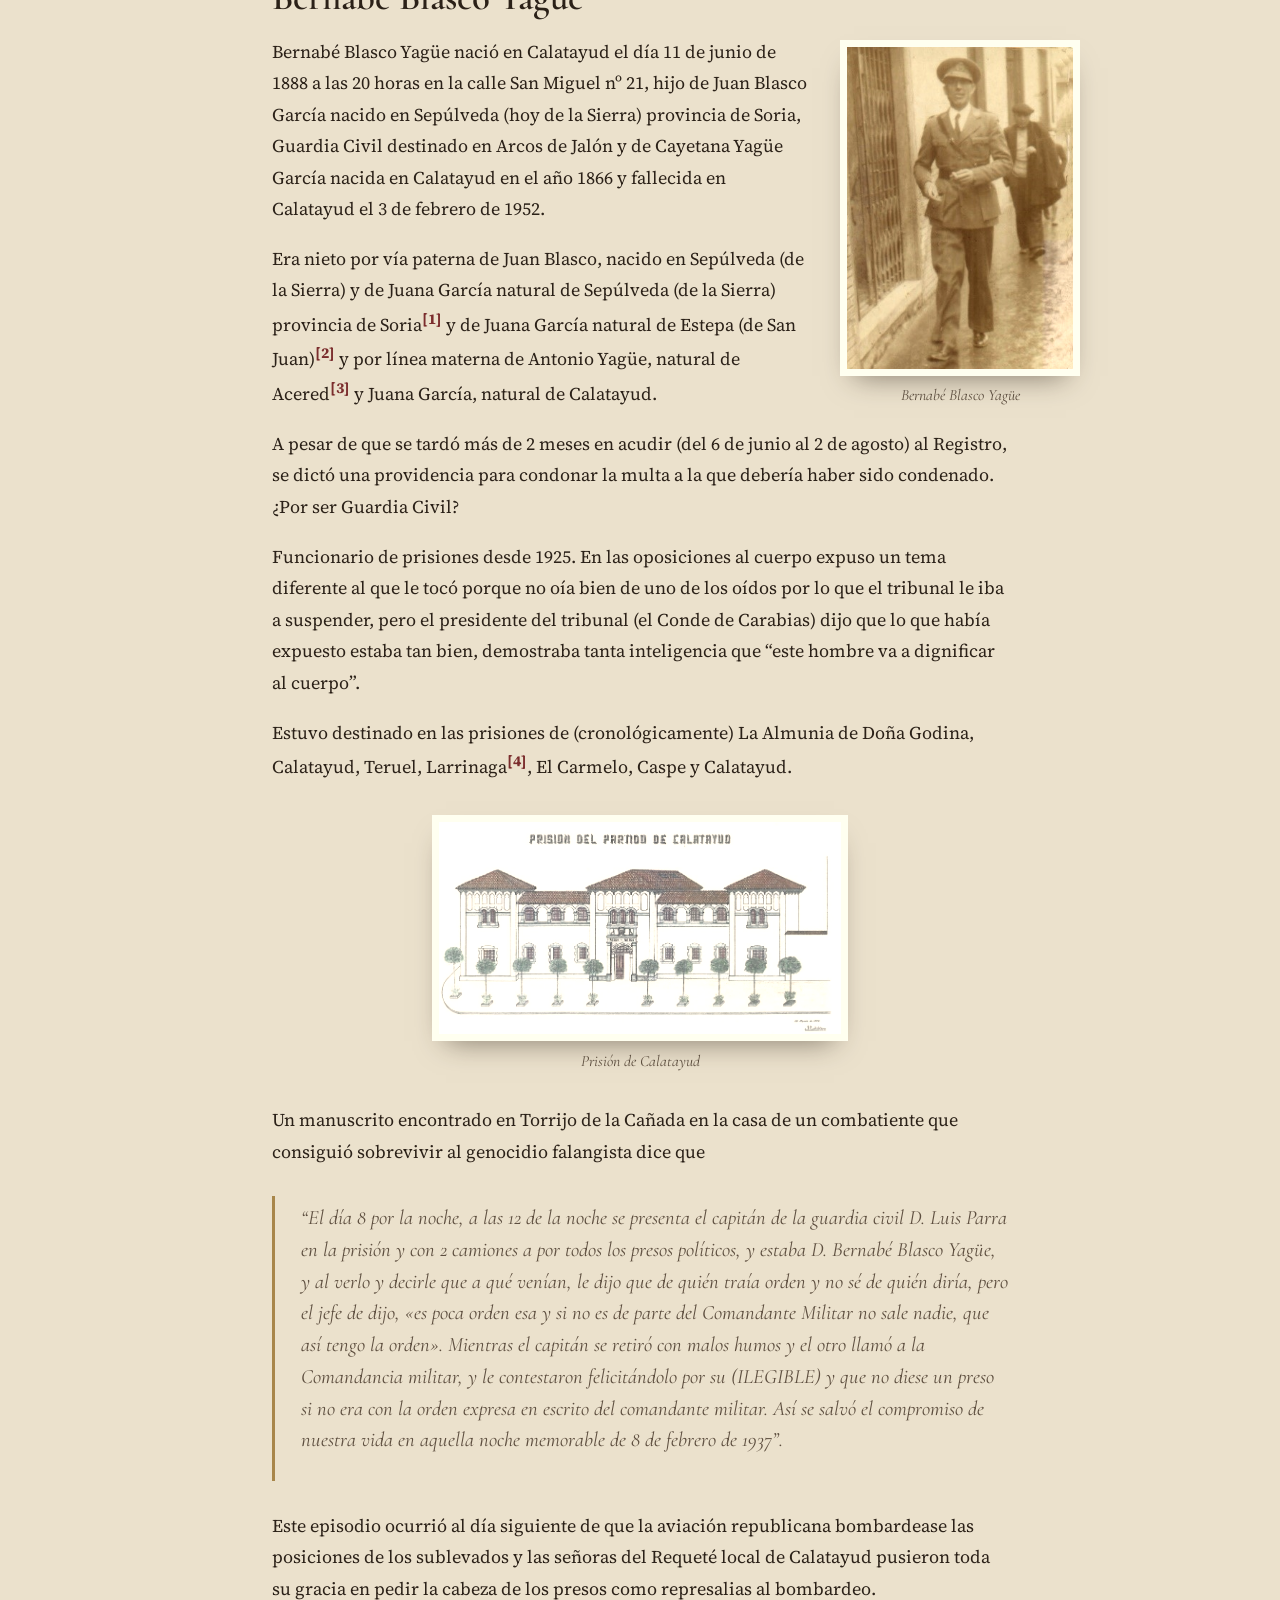
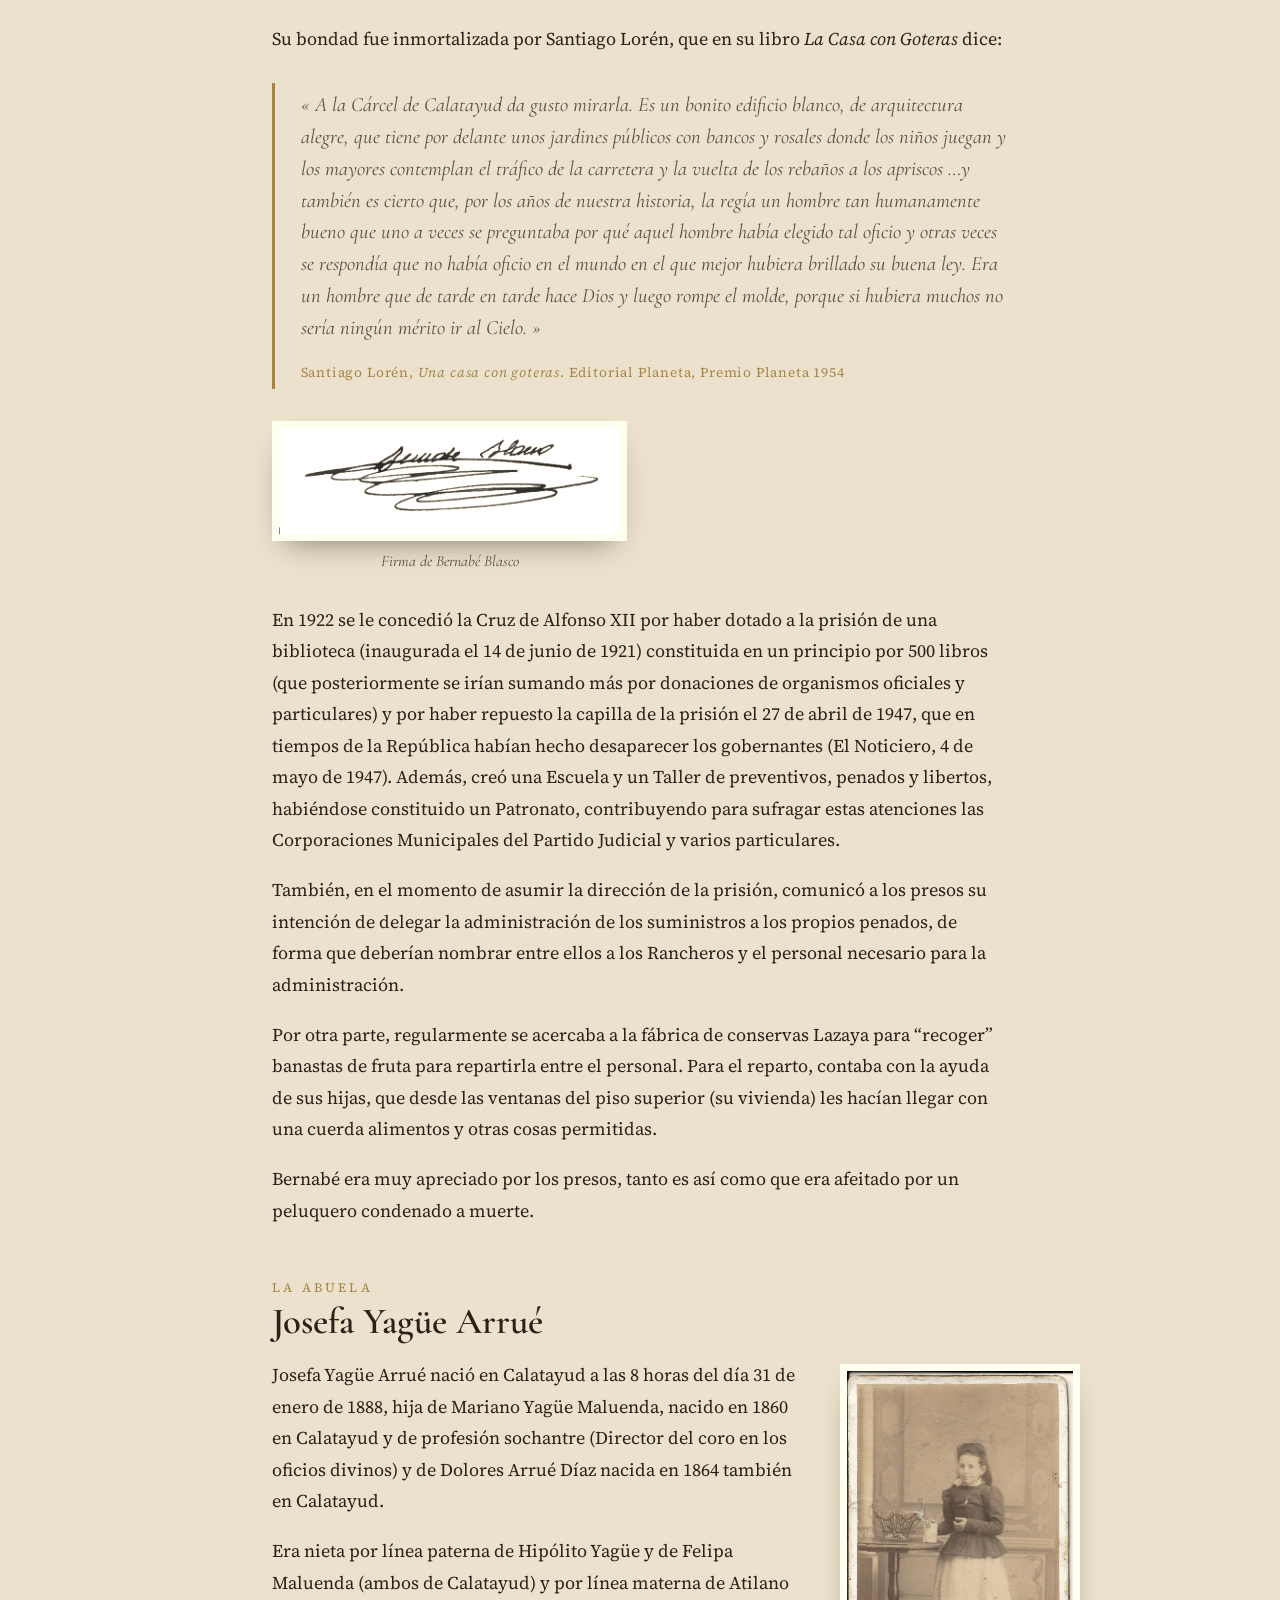
==== commit 98f0bb94: "Añade fotos de Carmen y la comunión, ajusta árbol y titulares" ====
--- a/index.html
+++ b/index.html
@@ -379,7 +379,7 @@
     <figure class="foto ancha reveal"><img src="img/Los-cinco-hermanos-de-mayores.jpg" alt="Los cinco hermanos Ordovás Blasco ya mayores"><figcaption>Los cinco hermanos, ya mayores, en la boda de Jorge (hijo de Rafael) y Gema, el 24 de julio de 2004</figcaption></figure>
     <p>Pese a las adversidades, la familia sigue adelante y Carmen se empieza a resentir de su enfermedad (retinosis pigmentaria) y va perdiendo poco a poco la visión hasta que ya se jubila debido a esta circunstancia el 9 de abril de 1977 a los 62 años.</p>
     <p>La jubilación, junto con su creciente ceguera los lleva bastante bien, habida cuenta de que se entretiene con deshacer y hacer jerséis (nos utilizaba a los pequeños para sostener las madejas de lana), coser (nos pedía que enhebrásemos las agujas) … pero sobre todo la bolsa. Compra y vende acciones obteniendo en ocasiones suculentos beneficios que repartía periódicamente entre todos los hijos a partes iguales. Tanto es así que, pocos días antes de morir recibió del BBVA un diploma de bróker.</p>
-    <p>Aprovecha también la jubilación para ayudar a cuidar, junto a su hermana María Luisa, a sus nietos Jorge y Arantxa, a raíz del fallecimiento de su madre M.ª Carmen y el traslado de la familia al barrio desde Alcalá de Henares donde vivían.</p>
+    <p>Aprovecha también la jubilación para ayudar a cuidar, junto a su hermana María Luisa, a sus nietos Jorge y Arantxa, tras el fallecimiento de su madre M.ª Carmen y el traslado de la familia al barrio desde Alcalá de Henares donde vivían.</p>
     <div class="fila-fotos">
       <figure class="foto reveal" style="--r:.673"><img src="img/Carmen-con-sus-nietos-en-Alcala.jpg" alt="Carmen con sus nietos Arantxa y Jorge en el patio de su casa de Alcalá de Henares"><figcaption>Carmen con sus nietos Arantxa y Jorge en el patio de su casa de Alcalá de Henares, antes de venir a Madrid</figcaption></figure>
       <figure class="foto reveal" style="--r:1.507"><img src="img/Maria-Luisa-Carmen-y-Trinidad-comunion.jpg" alt="María Luisa, Carmen y Trinidad en la comunión de Arantxa y Jorge"><figcaption>María Luisa (a la izquierda) y Carmen (en el centro), junto a Trinidad, esposa de Eduardo, en la comunión de Arantxa y Jorge</figcaption></figure>
--- a/css/style.css
+++ b/css/style.css
@@ -280,7 +280,7 @@
 }
 
 /* Fila de fotos con la misma altura */
-.fila-fotos { display: flex; gap: 1.2rem; margin: 2rem 0; clear: both; align-items: flex-start; }
+.fila-fotos { display: flex; gap: 1.2rem; margin: 2rem auto; max-width: 33rem; clear: both; align-items: flex-start; }
 .fila-fotos figure.foto { margin: 0; float: none; width: auto; flex: var(--r) 1 0; min-width: 0; }
 .fila-fotos figure.foto img { width: 100%; height: auto; display: block; }
 .fila-fotos figure.foto figcaption { font-size: .88rem; }
